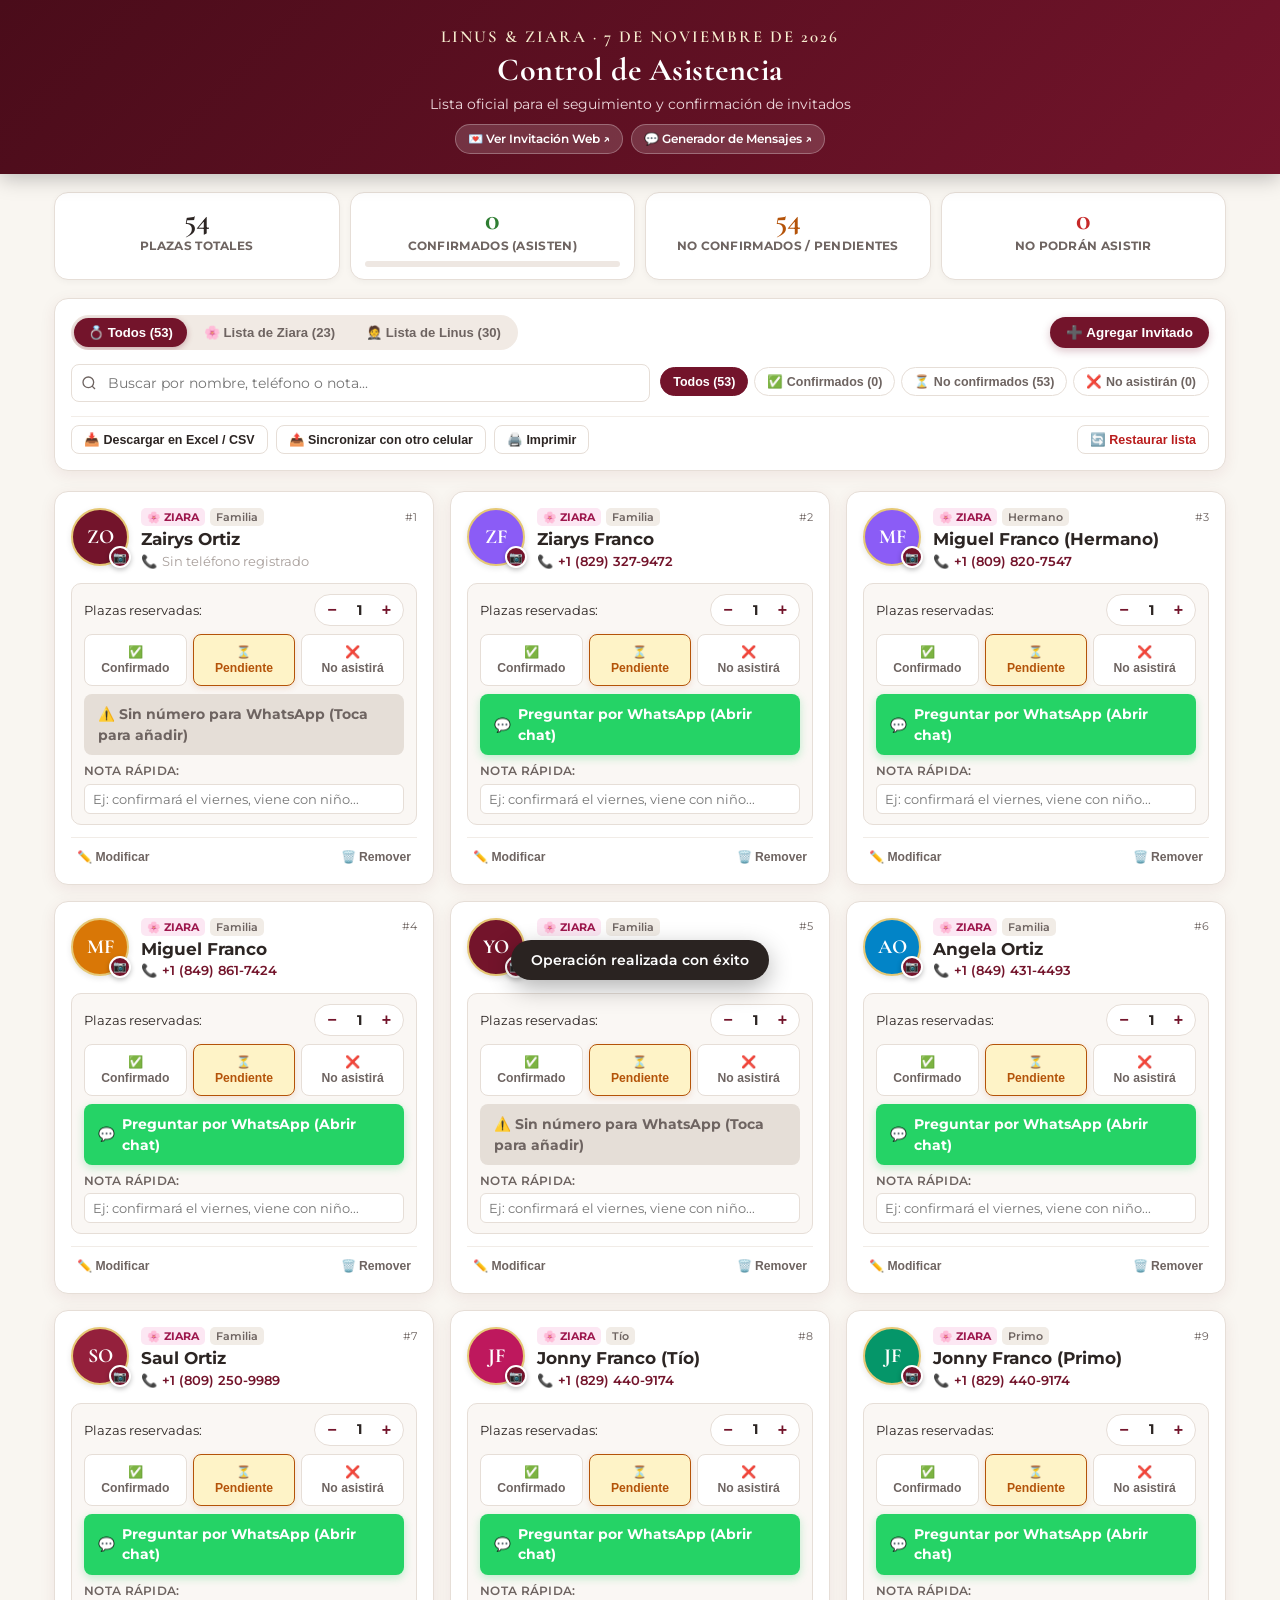
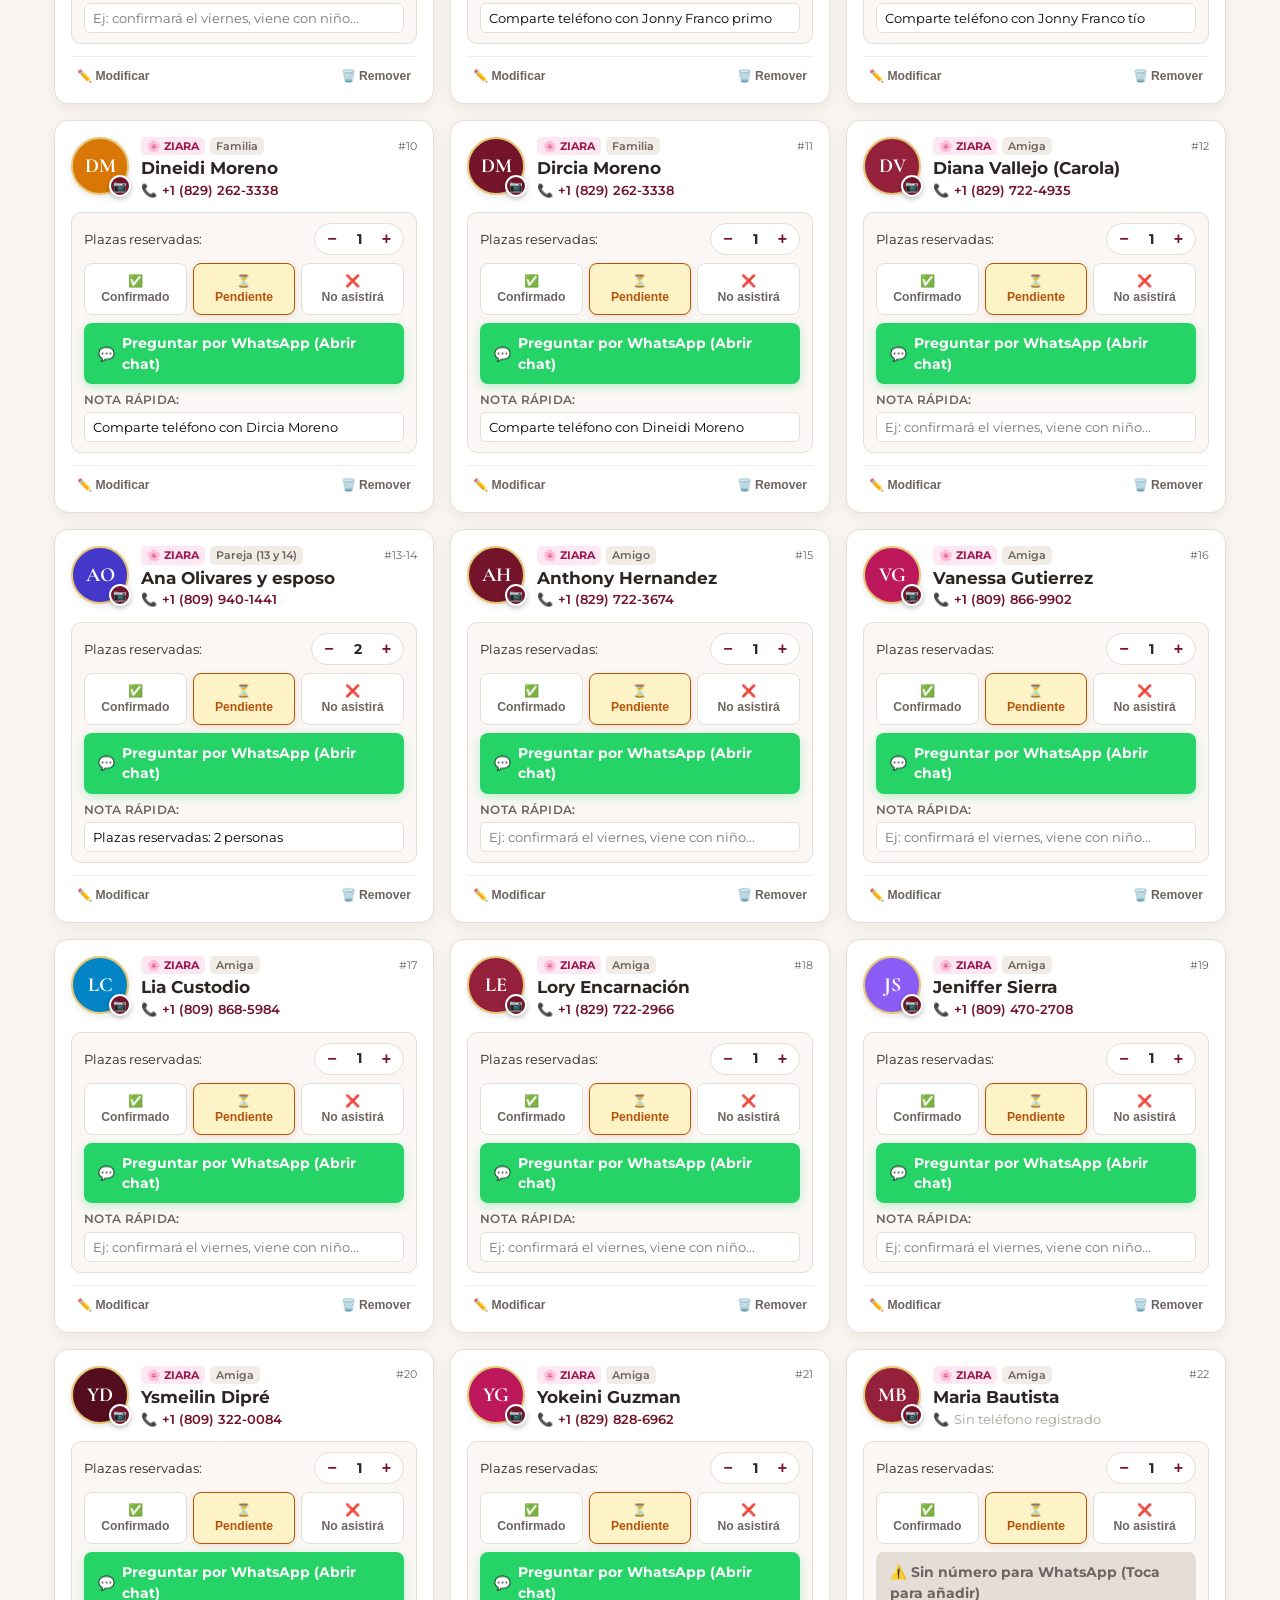
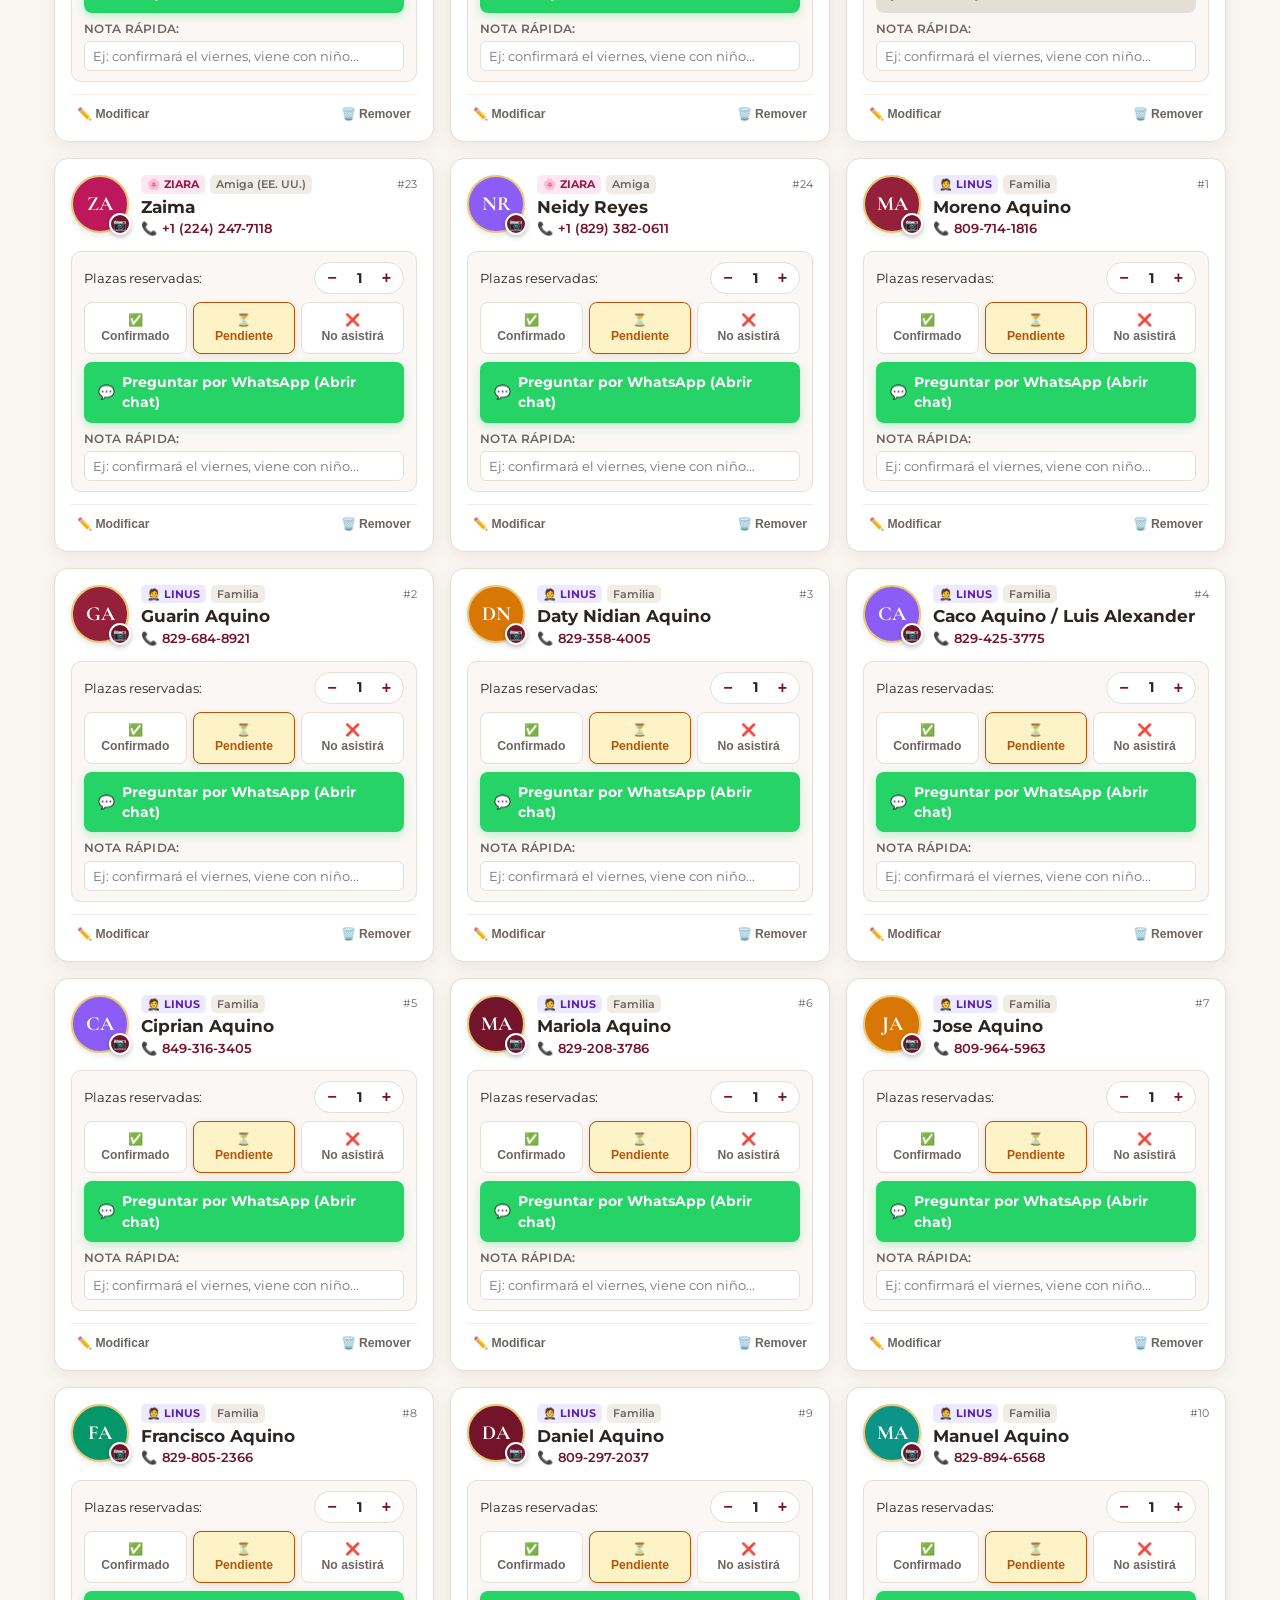
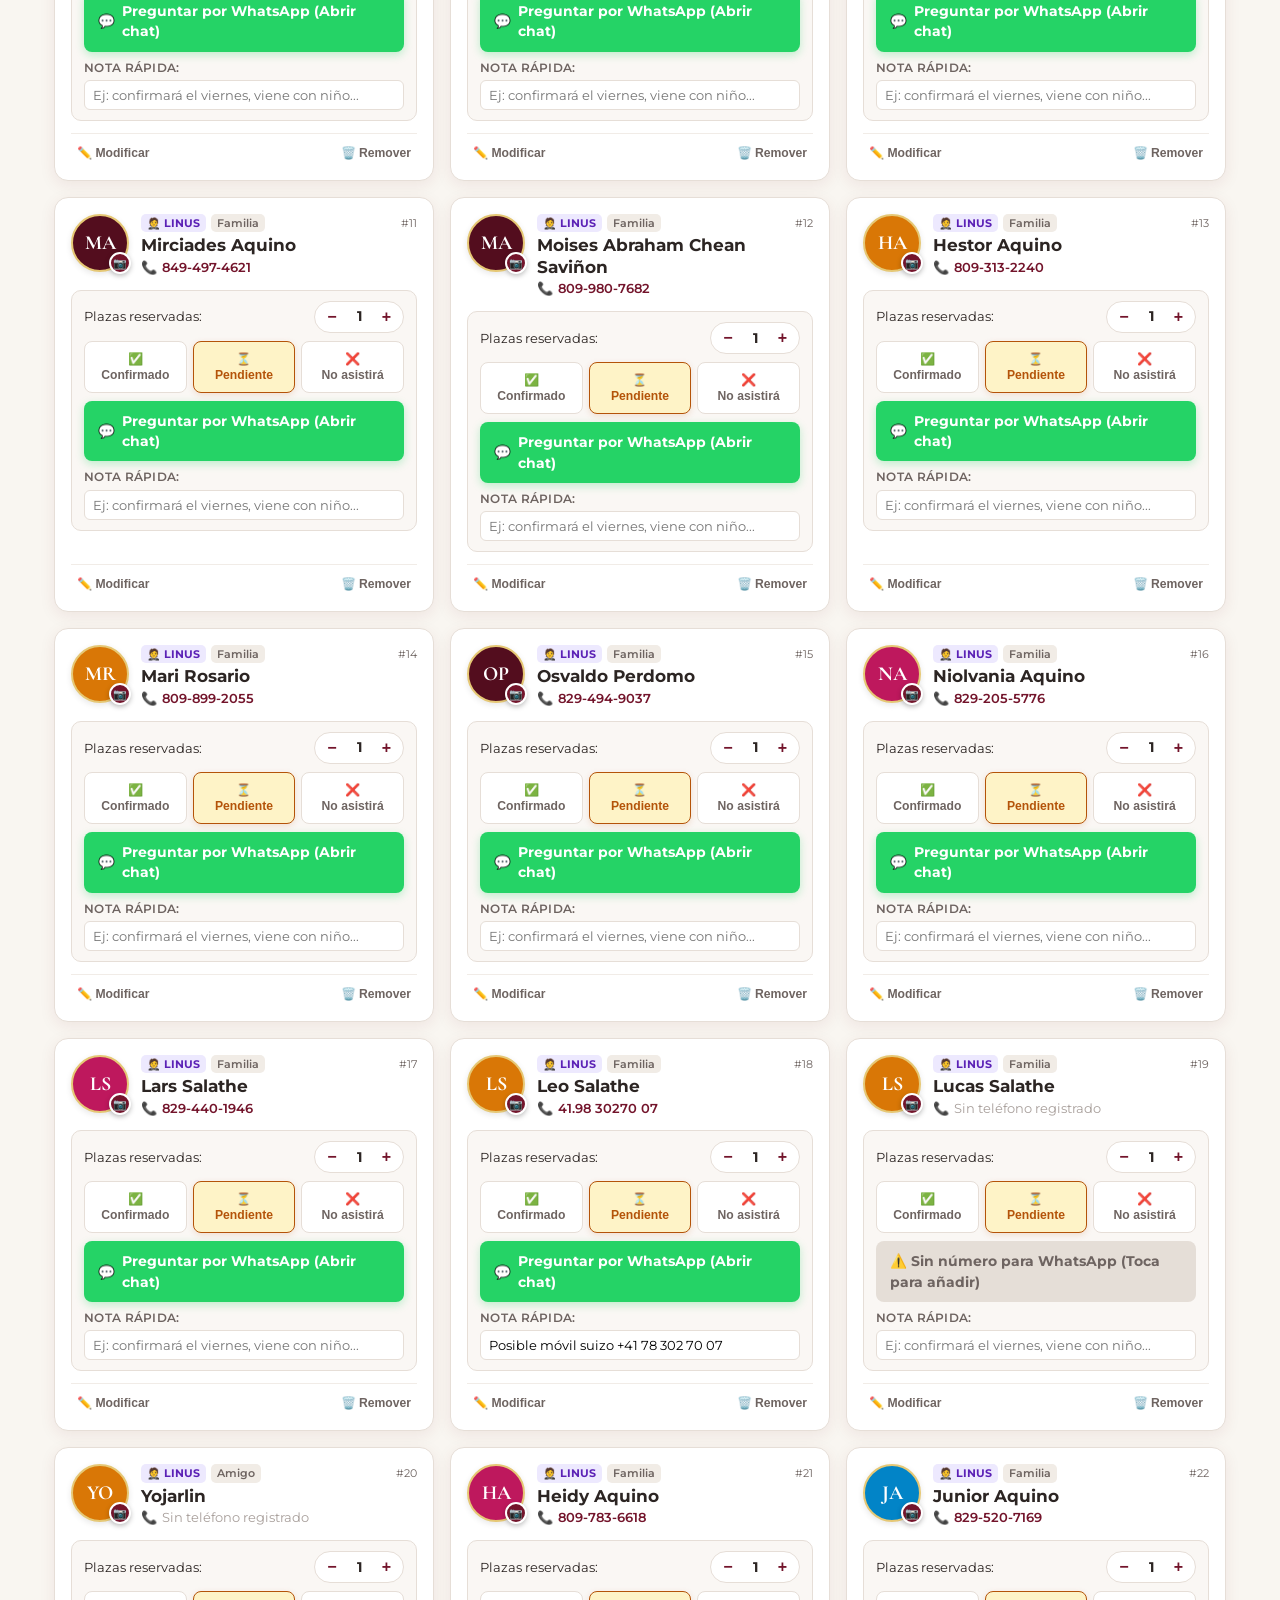
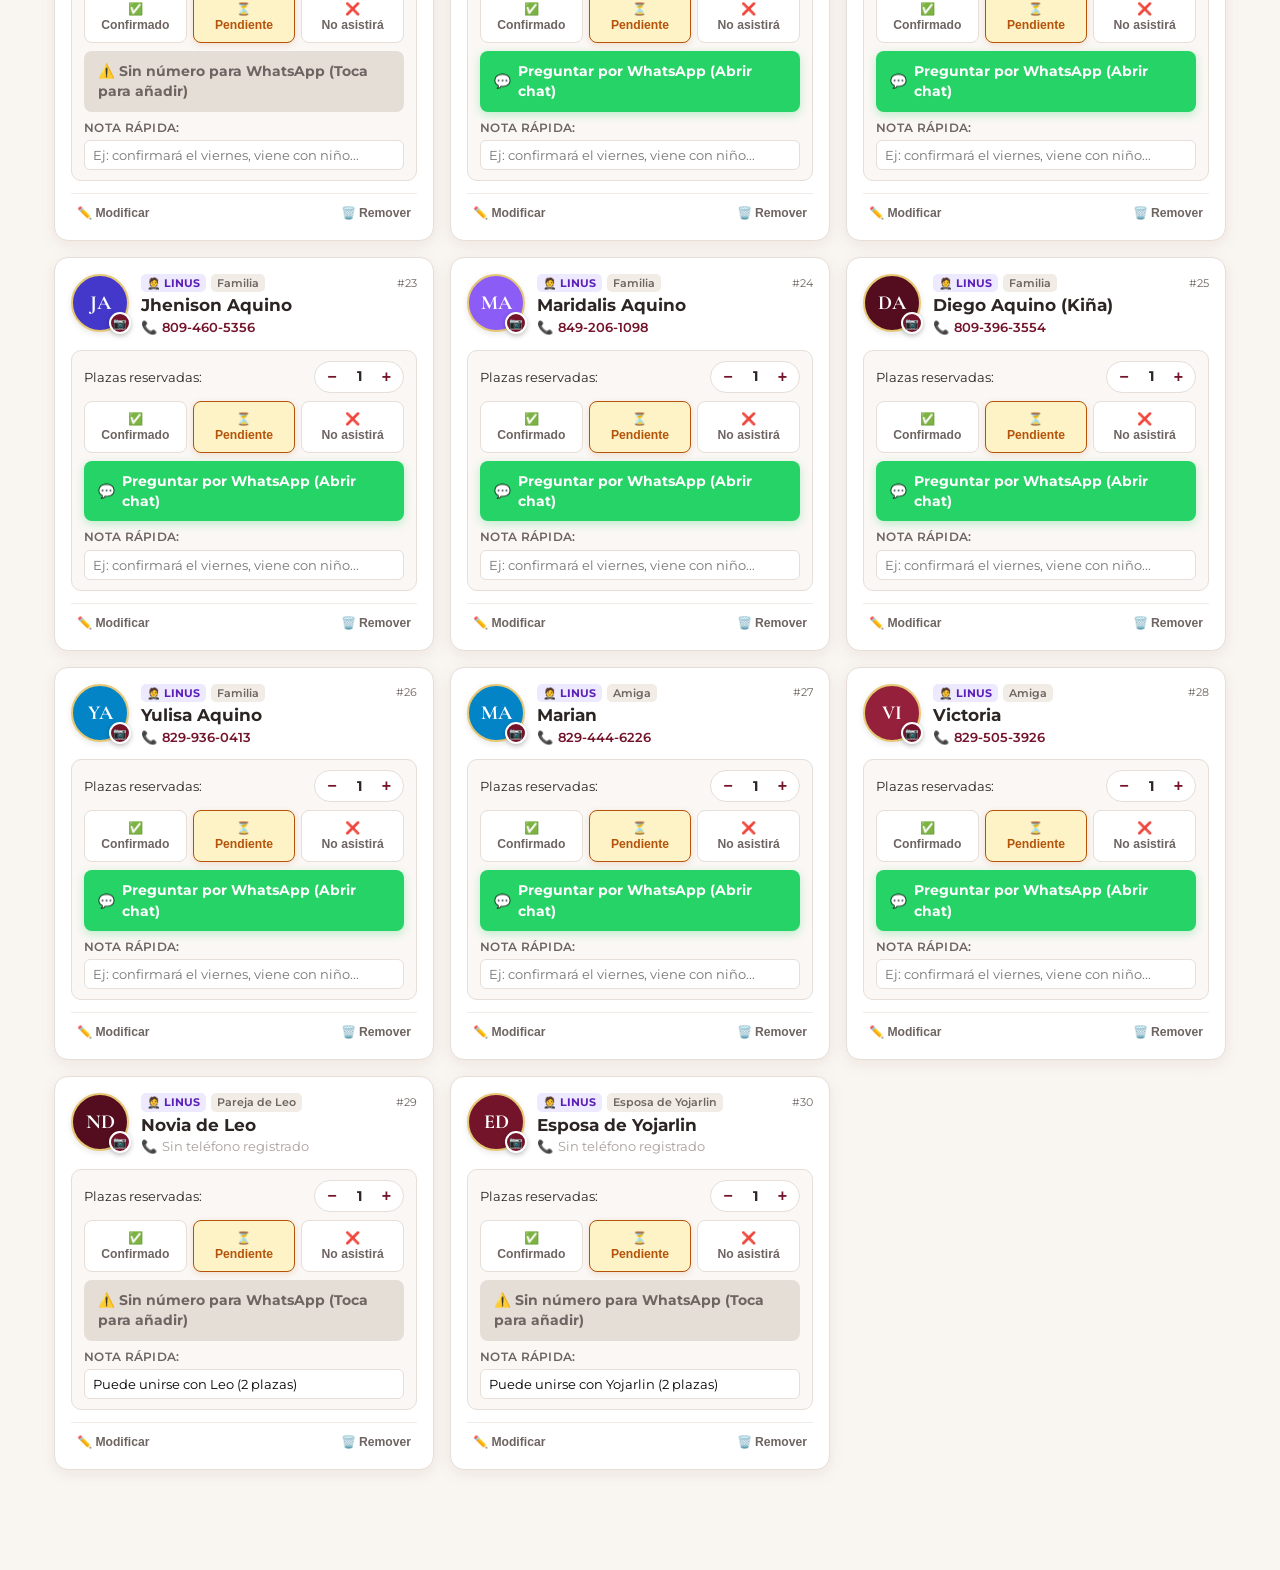
==== confirmaciones.html @ 28e30df6 "Añade panel de confirmaciones y gestor de invitados para móvil y PC" ====
<!DOCTYPE html>
<html lang="es">
<head>
  <meta charset="UTF-8">
  <meta name="viewport" content="width=device-width, initial-scale=1.0, maximum-scale=1.0, user-scalable=no">
  <title>Control de Asistencia · Linus & Ziara</title>
  <link rel="preconnect" href="https://fonts.googleapis.com">
  <link rel="preconnect" href="https://fonts.gstatic.com" crossorigin>
  <link href="https://fonts.googleapis.com/css2?family=Cormorant+Garamond:ital,wght@0,500;0,600;0,700;1,400&family=Montserrat:wght@400;500;600;700&display=swap" rel="stylesheet">
  <style>
    :root {
      --wine: #73142b;
      --wine-dark: #4a0c1a;
      --wine-light: #94203c;
      --gold: #c59b27;
      --gold-light: #f7edcf;
      --gold-border: #e6c875;
      --bg: #f9f6f1;
      --card-bg: #ffffff;
      --text: #2c2523;
      --text-muted: #6e6461;
      --border: #e6ded7;
      --green: #2e7d32;
      --green-light: #e8f5e9;
      --green-border: #a5d6a7;
      --yellow: #b45309;
      --yellow-light: #fef3c7;
      --yellow-border: #fde68a;
      --red: #c62828;
      --red-light: #ffebee;
      --red-border: #ef9a9a;
      --wa-green: #25D366;
      --wa-green-dark: #128C7E;
      --shadow-sm: 0 2px 6px rgba(0,0,0,0.04);
      --shadow: 0 4px 16px rgba(115, 20, 43, 0.08);
      --shadow-hover: 0 8px 24px rgba(115, 20, 43, 0.14);
      --radius: 14px;
    }
    * { box-sizing: border-box; margin: 0; padding: 0; -webkit-tap-highlight-color: transparent; }
    body {
      font-family: 'Montserrat', -apple-system, BlinkMacSystemFont, "Segoe UI", Roboto, sans-serif;
      background: var(--bg);
      color: var(--text);
      line-height: 1.5;
      padding-bottom: 100px;
    }

    /* Header */
    header {
      background: linear-gradient(135deg, var(--wine-dark) 0%, var(--wine) 100%);
      color: #fff;
      padding: 24px 16px 20px;
      text-align: center;
      position: sticky;
      top: 0;
      z-index: 100;
      box-shadow: 0 4px 20px rgba(0,0,0,0.25);
    }
    .header-content {
      max-width: 1200px;
      margin: 0 auto;
    }
    .wedding-tag {
      font-family: 'Cormorant Garamond', Georgia, serif;
      font-size: 1.05rem;
      color: var(--gold-light);
      letter-spacing: 2px;
      text-transform: uppercase;
      font-weight: 600;
      margin-bottom: 2px;
    }
    h1 {
      font-family: 'Cormorant Garamond', Georgia, serif;
      font-size: 2rem;
      font-weight: 700;
      letter-spacing: 0.5px;
      margin-bottom: 4px;
      line-height: 1.2;
    }
    .subtitle {
      font-size: 0.85rem;
      color: #fbebee;
      opacity: 0.92;
    }
    .nav-shortcuts {
      margin-top: 10px;
      display: flex;
      justify-content: center;
      gap: 8px;
      flex-wrap: wrap;
    }
    .nav-link-btn {
      background: rgba(255,255,255,0.15);
      border: 1px solid rgba(255,255,255,0.28);
      color: #fff;
      text-decoration: none;
      padding: 5px 12px;
      border-radius: 20px;
      font-size: 0.76rem;
      font-weight: 600;
      transition: all 0.2s;
      display: inline-flex;
      align-items: center;
      gap: 5px;
    }
    .nav-link-btn:hover, .nav-link-btn:active {
      background: #fff;
      color: var(--wine);
    }

    .container {
      max-width: 1200px;
      margin: 18px auto 0;
      padding: 0 14px;
    }

    /* Stats Grid */
    .stats-grid {
      display: grid;
      grid-template-columns: repeat(auto-fit, minmax(140px, 1fr));
      gap: 10px;
      margin-bottom: 18px;
    }
    .stat-card {
      background: var(--card-bg);
      border-radius: var(--radius);
      padding: 12px 14px;
      border: 1px solid var(--border);
      box-shadow: var(--shadow-sm);
      text-align: center;
    }
    .stat-val {
      font-family: 'Cormorant Garamond', Georgia, serif;
      font-size: 1.9rem;
      font-weight: 700;
      line-height: 1;
      margin-bottom: 2px;
    }
    .stat-lbl {
      font-size: 0.72rem;
      text-transform: uppercase;
      font-weight: 700;
      color: var(--text-muted);
      letter-spacing: 0.3px;
    }
    .progress-bar-wrap {
      background: #eee7e2;
      border-radius: 99px;
      height: 6px;
      overflow: hidden;
      margin-top: 6px;
    }
    .progress-bar-fill {
      height: 100%;
      background: var(--green);
      width: 0%;
      transition: width 0.4s ease;
    }

    /* Controls Panel */
    .controls-panel {
      background: var(--card-bg);
      border-radius: var(--radius);
      border: 1px solid var(--border);
      box-shadow: var(--shadow);
      padding: 16px;
      margin-bottom: 20px;
      display: flex;
      flex-direction: column;
      gap: 14px;
    }

    /* Horizontal scrollable tabs for mobile */
    .scrollable-tabs-wrap {
      display: flex;
      align-items: center;
      justify-content: space-between;
      gap: 10px;
      flex-wrap: wrap;
    }
    .group-tabs {
      display: flex;
      background: #f1eae4;
      border-radius: 30px;
      padding: 3px;
      gap: 3px;
      overflow-x: auto;
      white-space: nowrap;
      -webkit-overflow-scrolling: touch;
      max-width: 100%;
    }
    .group-tab-btn {
      border: none;
      background: transparent;
      padding: 7px 14px;
      border-radius: 20px;
      font-size: 0.82rem;
      font-weight: 600;
      cursor: pointer;
      color: var(--text-muted);
      transition: all 0.2s;
      flex-shrink: 0;
    }
    .group-tab-btn.active {
      background: var(--wine);
      color: #fff;
      box-shadow: 0 2px 6px rgba(115,20,43,0.3);
    }

    .btn-add-guest {
      background: var(--wine);
      color: #fff;
      border: none;
      padding: 8px 16px;
      border-radius: 20px;
      font-size: 0.84rem;
      font-weight: 700;
      cursor: pointer;
      display: inline-flex;
      align-items: center;
      gap: 6px;
      box-shadow: 0 3px 8px rgba(115,20,43,0.25);
      transition: all 0.2s;
      flex-shrink: 0;
    }
    .btn-add-guest:hover, .btn-add-guest:active {
      background: var(--wine-dark);
      transform: translateY(-1px);
    }

    .filter-search-row {
      display: flex;
      justify-content: space-between;
      align-items: center;
      flex-wrap: wrap;
      gap: 10px;
    }
    .search-input-wrap {
      flex: 1;
      min-width: 220px;
      position: relative;
    }
    .search-input-wrap input {
      width: 100%;
      padding: 9px 12px 9px 36px;
      border: 1.5px solid var(--border);
      border-radius: 8px;
      font-size: 0.88rem;
      font-family: inherit;
      outline: none;
      transition: border-color 0.2s;
    }
    .search-input-wrap input:focus { border-color: var(--wine); }
    .search-input-wrap svg {
      position: absolute;
      left: 10px;
      top: 50%;
      transform: translateY(-50%);
      width: 16px;
      height: 16px;
      stroke: var(--text-muted);
    }

    .status-pills {
      display: flex;
      gap: 6px;
      overflow-x: auto;
      white-space: nowrap;
      -webkit-overflow-scrolling: touch;
      padding-bottom: 2px;
      max-width: 100%;
    }
    .status-pill {
      border: 1px solid var(--border);
      background: #fff;
      padding: 6px 12px;
      border-radius: 18px;
      font-size: 0.78rem;
      font-weight: 600;
      color: var(--text-muted);
      cursor: pointer;
      transition: all 0.15s;
      flex-shrink: 0;
    }
    .status-pill:hover, .status-pill:active { border-color: var(--wine); color: var(--wine); }
    .status-pill.active {
      background: var(--wine);
      color: #fff;
      border-color: var(--wine);
    }

    .tools-row {
      display: flex;
      flex-wrap: wrap;
      gap: 8px;
      padding-top: 8px;
      border-top: 1px solid #f2ede8;
    }
    .btn-tool {
      background: #fff;
      border: 1px solid var(--border);
      color: var(--text);
      font-size: 0.78rem;
      font-weight: 600;
      padding: 6px 12px;
      border-radius: 8px;
      cursor: pointer;
      display: inline-flex;
      align-items: center;
      gap: 5px;
      transition: all 0.2s;
    }
    .btn-tool:hover, .btn-tool:active {
      background: #fbf7f4;
      border-color: var(--wine);
      color: var(--wine);
    }

    /* Guest Cards Grid */
    .guests-grid {
      display: grid;
      grid-template-columns: repeat(auto-fill, minmax(340px, 1fr));
      gap: 16px;
    }
    .guest-card {
      background: var(--card-bg);
      border-radius: var(--radius);
      border: 1.5px solid var(--border);
      box-shadow: var(--shadow);
      padding: 16px;
      display: flex;
      flex-direction: column;
      gap: 12px;
      position: relative;
      transition: transform 0.2s, box-shadow 0.2s, border-color 0.2s;
    }
    .guest-card:hover {
      box-shadow: var(--shadow-hover);
      border-color: #d1c1b8;
    }
    .guest-card.confirmed {
      border-color: var(--green-border);
      background: #fbfdfb;
    }
    .guest-card.declined {
      border-color: var(--red-border);
      background: #fffcfc;
    }

    /* Card Header with Photo Avatar */
    .card-person-header {
      display: flex;
      gap: 12px;
      align-items: flex-start;
    }
    .avatar-wrap {
      position: relative;
      flex-shrink: 0;
      cursor: pointer;
    }
    .avatar-img {
      width: 58px;
      height: 58px;
      border-radius: 50%;
      object-fit: cover;
      border: 2px solid var(--gold-border);
      box-shadow: 0 2px 6px rgba(0,0,0,0.1);
      display: block;
      background: #f4ede6;
    }
    .avatar-initials {
      width: 58px;
      height: 58px;
      border-radius: 50%;
      display: flex;
      align-items: center;
      justify-content: center;
      font-size: 1.25rem;
      font-weight: 700;
      font-family: 'Cormorant Garamond', Georgia, serif;
      color: #fff;
      border: 2px solid var(--gold-border);
      box-shadow: 0 2px 6px rgba(0,0,0,0.1);
      text-transform: uppercase;
      user-select: none;
    }
    .avatar-camera-badge {
      position: absolute;
      bottom: -2px;
      right: -2px;
      background: var(--wine);
      color: #fff;
      width: 22px;
      height: 22px;
      border-radius: 50%;
      display: flex;
      align-items: center;
      justify-content: center;
      font-size: 0.68rem;
      border: 2px solid #fff;
      box-shadow: 0 2px 5px rgba(0,0,0,0.25);
    }

    .person-info {
      flex: 1;
      min-width: 0;
    }
    .person-top-meta {
      display: flex;
      align-items: center;
      gap: 5px;
      margin-bottom: 2px;
      flex-wrap: wrap;
    }
    .badge-group {
      font-size: 0.68rem;
      font-weight: 700;
      padding: 1px 6px;
      border-radius: 5px;
      text-transform: uppercase;
    }
    .badge-group.ziara { background: #fce7f3; color: #9d174d; }
    .badge-group.linus { background: #ede9fe; color: #5b21b6; }
    .badge-relation {
      background: #f1ece6;
      color: var(--text-muted);
      font-size: 0.68rem;
      font-weight: 600;
      padding: 1px 6px;
      border-radius: 5px;
    }
    .person-name {
      font-size: 1.08rem;
      font-weight: 700;
      color: var(--text);
      line-height: 1.25;
      margin-bottom: 2px;
      word-break: break-word;
    }
    .person-phone {
      font-size: 0.82rem;
      color: var(--text-muted);
      display: flex;
      align-items: center;
      gap: 5px;
    }
    .person-phone a {
      color: var(--wine);
      text-decoration: none;
      font-weight: 600;
    }

    /* Capacity & RSVP Status Box */
    .status-box {
      background: #faf7f4;
      border: 1px solid var(--border);
      border-radius: 10px;
      padding: 10px 12px;
      display: flex;
      flex-direction: column;
      gap: 8px;
    }
    .plazas-row {
      display: flex;
      align-items: center;
      justify-content: space-between;
      font-size: 0.84rem;
    }
    .plazas-stepper {
      display: inline-flex;
      align-items: center;
      border: 1px solid var(--border);
      border-radius: 20px;
      background: #fff;
      overflow: hidden;
    }
    .plazas-stepper button {
      border: none;
      background: transparent;
      padding: 6px 12px;
      font-size: 1rem;
      font-weight: bold;
      cursor: pointer;
      color: var(--wine);
      touch-action: manipulation;
    }
    .plazas-stepper button:active { background: #f5ebe6; }
    .plazas-stepper span {
      padding: 0 8px;
      font-weight: 700;
      font-size: 0.86rem;
    }

    /* Attendance Buttons */
    .rsvp-choice-buttons {
      display: grid;
      grid-template-columns: 1fr 1fr 1fr;
      gap: 6px;
    }
    .btn-rsvp {
      border: 1.5px solid var(--border);
      background: #fff;
      padding: 10px 4px;
      border-radius: 8px;
      font-size: 0.76rem;
      font-weight: 700;
      cursor: pointer;
      display: flex;
      flex-direction: column;
      align-items: center;
      justify-content: center;
      gap: 2px;
      color: var(--text-muted);
      transition: all 0.2s;
      touch-action: manipulation;
    }
    .btn-rsvp.confirmed.active {
      background: var(--green-light);
      border-color: var(--green);
      color: var(--green);
      box-shadow: 0 2px 6px rgba(46,125,50,0.15);
    }
    .btn-rsvp.pending.active {
      background: var(--yellow-light);
      border-color: var(--yellow);
      color: var(--yellow);
      box-shadow: 0 2px 6px rgba(180,83,9,0.15);
    }
    .btn-rsvp.declined.active {
      background: var(--red-light);
      border-color: var(--red);
      color: var(--red);
      box-shadow: 0 2px 6px rgba(198,40,40,0.15);
    }

    /* WhatsApp direct button (WITHOUT text, opens chat directly) */
    .btn-wa-ask {
      background: var(--wa-green);
      color: #fff;
      border: none;
      padding: 10px 14px;
      border-radius: 8px;
      font-weight: 700;
      font-size: 0.85rem;
      cursor: pointer;
      display: flex;
      align-items: center;
      justify-content: center;
      gap: 7px;
      text-decoration: none;
      box-shadow: 0 3px 8px rgba(37, 211, 102, 0.28);
      transition: all 0.2s;
      touch-action: manipulation;
    }
    .btn-wa-ask:hover, .btn-wa-ask:active {
      background: var(--wa-green-dark);
      transform: translateY(-1px);
    }
    .btn-wa-ask.confirmed-subtle {
      background: #f0faf2;
      color: var(--green);
      border: 1px solid var(--green-border);
      box-shadow: none;
    }
    .btn-wa-ask.no-phone {
      background: #e5ded7;
      color: var(--text-muted);
      box-shadow: none;
      cursor: not-allowed;
    }

    /* Notes Input */
    .notes-box {
      display: flex;
      flex-direction: column;
      gap: 3px;
    }
    .notes-box label {
      font-size: 0.72rem;
      font-weight: 600;
      color: var(--text-muted);
      text-transform: uppercase;
      letter-spacing: 0.3px;
    }
    .notes-input {
      width: 100%;
      border: 1px solid var(--border);
      border-radius: 6px;
      padding: 6px 8px;
      font-size: 0.82rem;
      font-family: inherit;
      background: #fff;
      outline: none;
      transition: border-color 0.2s;
    }
    .notes-input:focus { border-color: var(--wine); }

    /* Card Actions Footer */
    .card-footer-actions {
      display: flex;
      align-items: center;
      justify-content: space-between;
      border-top: 1px solid #f1ece7;
      padding-top: 8px;
      margin-top: auto;
    }
    .btn-card-action {
      background: transparent;
      border: none;
      font-size: 0.76rem;
      font-weight: 600;
      color: var(--text-muted);
      cursor: pointer;
      display: inline-flex;
      align-items: center;
      gap: 3px;
      padding: 4px 6px;
      border-radius: 4px;
      transition: all 0.15s;
    }
    .btn-card-action:hover, .btn-card-action:active {
      background: #f1ece7;
      color: var(--wine);
    }
    .btn-card-action.danger:hover, .btn-card-action.danger:active {
      color: var(--red);
      background: var(--red-light);
    }

    /* Modals */
    .modal-overlay {
      position: fixed;
      top: 0; left: 0; right: 0; bottom: 0;
      background: rgba(0,0,0,0.65);
      backdrop-filter: blur(4px);
      display: none;
      align-items: center;
      justify-content: center;
      z-index: 1000;
      padding: 14px;
    }
    .modal-overlay.open { display: flex; }
    .modal-card {
      background: #fff;
      border-radius: 16px;
      width: 100%;
      max-width: 500px;
      max-height: 90vh;
      overflow-y: auto;
      box-shadow: 0 20px 50px rgba(0,0,0,0.3);
      padding: 22px;
      position: relative;
    }
    .modal-header {
      display: flex;
      align-items: center;
      justify-content: space-between;
      margin-bottom: 16px;
      padding-bottom: 10px;
      border-bottom: 1px solid var(--border);
    }
    .modal-title {
      font-family: 'Cormorant Garamond', Georgia, serif;
      font-size: 1.5rem;
      font-weight: 700;
      color: var(--wine);
    }
    .modal-close {
      border: none;
      background: transparent;
      font-size: 1.8rem;
      color: var(--text-muted);
      cursor: pointer;
      padding: 0 4px;
    }
    .form-group {
      display: flex;
      flex-direction: column;
      gap: 5px;
      margin-bottom: 14px;
    }
    .form-group label {
      font-size: 0.82rem;
      font-weight: 600;
      color: var(--text);
    }
    .form-control {
      border: 1.5px solid var(--border);
      border-radius: 8px;
      padding: 8px 10px;
      font-size: 0.88rem;
      font-family: inherit;
      outline: none;
      transition: border-color 0.2s;
    }
    .form-control:focus { border-color: var(--wine); }
    .form-row-2 {
      display: grid;
      grid-template-columns: 1fr 1fr;
      gap: 10px;
    }
    .modal-actions {
      display: flex;
      justify-content: flex-end;
      gap: 8px;
      margin-top: 18px;
      padding-top: 12px;
      border-top: 1px solid var(--border);
    }
    .btn-save {
      background: var(--wine);
      color: #fff;
      border: none;
      padding: 9px 18px;
      border-radius: 8px;
      font-weight: 700;
      font-size: 0.88rem;
      cursor: pointer;
    }
    .btn-save:hover, .btn-save:active { background: var(--wine-dark); }
    .btn-cancel {
      background: #f1ece6;
      border: 1px solid var(--border);
      padding: 9px 14px;
      border-radius: 8px;
      font-weight: 600;
      font-size: 0.88rem;
      cursor: pointer;
    }

    /* Photo Upload Area */
    .photo-preview-wrap {
      display: flex;
      align-items: center;
      gap: 14px;
      margin-top: 4px;
    }
    .preview-circle {
      width: 64px;
      height: 64px;
      border-radius: 50%;
      object-fit: cover;
      border: 2px solid var(--gold-border);
      background: #f1ece7;
      display: flex;
      align-items: center;
      justify-content: center;
      font-size: 1.35rem;
      color: var(--text-muted);
      overflow: hidden;
      flex-shrink: 0;
    }
    .preview-circle img {
      width: 100%;
      height: 100%;
      object-fit: cover;
    }
    .photo-actions {
      display: flex;
      flex-direction: column;
      gap: 5px;
    }

    /* Toast */
    .toast {
      position: fixed;
      bottom: 20px;
      left: 50%;
      transform: translateX(-50%) translateY(100px);
      background: #2a2321;
      color: #fff;
      padding: 10px 20px;
      border-radius: 30px;
      font-size: 0.85rem;
      font-weight: 600;
      box-shadow: 0 8px 24px rgba(0,0,0,0.3);
      transition: transform 0.25s cubic-bezier(0.175, 0.885, 0.32, 1.275);
      z-index: 2000;
      display: flex;
      align-items: center;
      gap: 6px;
      white-space: nowrap;
    }
    .toast.show { transform: translateX(-50%) translateY(0); }

    /* Hidden file input */
    #hiddenFileInput { display: none; }

    /* Mobile specific tweaks */
    @media (max-width: 600px) {
      header { padding: 18px 12px 14px; }
      h1 { font-size: 1.6rem; }
      .container { padding: 0 10px; margin-top: 12px; }
      .stats-grid { grid-template-columns: 1fr 1fr; gap: 8px; }
      .stat-card { padding: 10px; }
      .stat-val { font-size: 1.6rem; }
      .controls-panel { padding: 12px; gap: 10px; }
      .scrollable-tabs-wrap { flex-direction: column; align-items: stretch; }
      .btn-add-guest { width: 100%; justify-content: center; }
      .filter-search-row { flex-direction: column; align-items: stretch; }
      .guests-grid { grid-template-columns: 1fr; gap: 12px; }
      .form-row-2 { grid-template-columns: 1fr; }
    }
  </style>
</head>
<body>

<header>
  <div class="header-content">
    <div class="wedding-tag">Linus & Ziara · 7 de Noviembre de 2026</div>
    <h1>Control de Asistencia</h1>
    <p class="subtitle">Lista oficial para el seguimiento y confirmación de invitados</p>
    <div class="nav-shortcuts">
      <a href="index.html" class="nav-link-btn" target="_blank">💌 Ver Invitación Web ↗</a>
      <a href="invitados.html" class="nav-link-btn">💬 Generador de Mensajes ↗</a>
    </div>
  </div>
</header>

<div class="container">
  <!-- Stats -->
  <div class="stats-grid">
    <div class="stat-card">
      <div class="stat-val" id="statTotalPlazas">54</div>
      <div class="stat-lbl">Plazas Totales</div>
    </div>
    <div class="stat-card">
      <div class="stat-val" id="statConfirmed" style="color: var(--green);">0</div>
      <div class="stat-lbl">Confirmados (Asisten)</div>
      <div class="progress-bar-wrap">
        <div class="progress-bar-fill" id="statProgressBar"></div>
      </div>
    </div>
    <div class="stat-card">
      <div class="stat-val" id="statPending" style="color: var(--yellow);">54</div>
      <div class="stat-lbl">No Confirmados / Pendientes</div>
    </div>
    <div class="stat-card">
      <div class="stat-val" id="statDeclined" style="color: var(--red);">0</div>
      <div class="stat-lbl">No Podrán Asistir</div>
    </div>
  </div>

  <!-- Controls Panel -->
  <div class="controls-panel">
    <div class="scrollable-tabs-wrap">
      <div class="group-tabs">
        <button class="group-tab-btn active" data-group="all" onclick="setGroup('all')">
          💍 Todos (<span id="countGroupAll">53</span>)
        </button>
        <button class="group-tab-btn" data-group="ziara" onclick="setGroup('ziara')">
          🌸 Lista de Ziara (<span id="countGroupZiara">23</span>)
        </button>
        <button class="group-tab-btn" data-group="linus" onclick="setGroup('linus')">
          🤵 Lista de Linus (<span id="countGroupLinus">30</span>)
        </button>
      </div>

      <button class="btn-add-guest" onclick="openAddGuestModal()">
        <span>➕ Agregar Invitado</span>
      </button>
    </div>

    <div class="filter-search-row">
      <div class="search-input-wrap">
        <svg viewBox="0 0 24 24" fill="none" stroke="currentColor" stroke-width="2"><circle cx="11" cy="11" r="8"/><path d="M21 21l-4.35-4.35"/></svg>
        <input type="text" id="searchInput" placeholder="Buscar por nombre, teléfono o nota..." oninput="handleSearch()">
      </div>

      <div class="status-pills">
        <button class="status-pill active" data-status="all" onclick="setStatusFilter('all')">
          Todos (<span id="countStatusAll">53</span>)
        </button>
        <button class="status-pill" data-status="confirmed" onclick="setStatusFilter('confirmed')">
          ✅ Confirmados (<span id="countStatusConfirmed">0</span>)
        </button>
        <button class="status-pill" data-status="pending" onclick="setStatusFilter('pending')">
          ⏳ No confirmados (<span id="countStatusPending">53</span>)
        </button>
        <button class="status-pill" data-status="declined" onclick="setStatusFilter('declined')">
          ❌ No asistirán (<span id="countStatusDeclined">0</span>)
        </button>
      </div>
    </div>

    <div class="tools-row">
      <button class="btn-tool" onclick="exportCSV()">📥 Descargar en Excel / CSV</button>
      <button class="btn-tool" onclick="shareOrSyncModal()">📤 Sincronizar con otro celular</button>
      <button class="btn-tool" onclick="window.print()">🖨️ Imprimir</button>
      <button class="btn-tool" onclick="resetToInitialData()" style="color:#b91c1c; margin-left:auto;">🔄 Restaurar lista</button>
    </div>
  </div>

  <!-- Cards Grid -->
  <div class="guests-grid" id="guestsContainer">
    <!-- Injected via JavaScript -->
  </div>
</div>

<!-- Modal: Add or Edit Guest -->
<div class="modal-overlay" id="guestModal" onclick="closeModalOnOverlay(event, 'guestModal')">
  <div class="modal-card">
    <div class="modal-header">
      <h3 class="modal-title" id="modalTitle">Agregar Invitado</h3>
      <button class="modal-close" onclick="closeModal('guestModal')">&times;</button>
    </div>

    <form id="guestForm" onsubmit="handleSaveGuest(event)">
      <input type="hidden" id="editGuestId">

      <div class="form-group">
        <label for="inputName">Nombre completo / Pareja *</label>
        <input type="text" id="inputName" class="form-control" required placeholder="Ej: Diana Vallejo">
      </div>

      <div class="form-row-2">
        <div class="form-group">
          <label for="inputPhone">Teléfono / WhatsApp</label>
          <input type="tel" id="inputPhone" class="form-control" placeholder="Ej: 829-327-9472">
        </div>
        <div class="form-group">
          <label for="inputPersonas">Plazas reservadas</label>
          <input type="number" id="inputPersonas" class="form-control" min="1" max="20" value="1" required>
        </div>
      </div>

      <div class="form-row-2">
        <div class="form-group">
          <label for="inputGroup">¿De qué lista es?</label>
          <select id="inputGroup" class="form-control">
            <option value="ziara">🌸 Lista de Ziara</option>
            <option value="linus">🤵 Lista de Linus</option>
          </select>
        </div>
        <div class="form-group">
          <label for="inputRelation">Relación / Categoría</label>
          <input type="text" id="inputRelation" class="form-control" placeholder="Ej: Familia, Amigo, etc.">
        </div>
      </div>

      <div class="form-group">
        <label for="inputStatus">Estado de Asistencia</label>
        <select id="inputStatus" class="form-control">
          <option value="pending">⏳ No confirmado / Pendiente</option>
          <option value="confirmed">✅ Confirmado (Asistirá)</option>
          <option value="declined">❌ No asistirá</option>
        </select>
      </div>

      <div class="form-group">
        <label>Foto de Perfil</label>
        <div class="photo-preview-wrap">
          <div class="preview-circle" id="formPhotoPreview">
            <span>📷</span>
          </div>
          <div class="photo-actions">
            <button type="button" class="btn-tool" onclick="triggerFileInput('modal')">📁 Subir / Tomar foto</button>
            <button type="button" class="btn-card-action danger" id="btnRemoveFormPhoto" style="display:none;" onclick="removeFormPhoto()">Quitar foto</button>
          </div>
        </div>
        <input type="hidden" id="inputPhotoData">
      </div>

      <div class="form-group">
        <label for="inputNotes">Notas privadas (Alergias, acompañantes, etc.)</label>
        <textarea id="inputNotes" class="form-control" rows="2" placeholder="Notas sobre la confirmación..."></textarea>
      </div>

      <div class="modal-actions">
        <button type="button" class="btn-cancel" onclick="closeModal('guestModal')">Cancelar</button>
        <button type="submit" class="btn-save" id="btnSubmitModal">Guardar Invitado</button>
      </div>
    </form>
  </div>
</div>

<!-- Modal: Sync / Share -->
<div class="modal-overlay" id="syncModal" onclick="closeModalOnOverlay(event, 'syncModal')">
  <div class="modal-card">
    <div class="modal-header">
      <h3 class="modal-title">Sincronizar Celulares</h3>
      <button class="modal-close" onclick="closeModal('syncModal')">&times;</button>
    </div>
    <p style="font-size:0.86rem; color:var(--text-muted); margin-bottom:12px;">
      Para que Linus y Ziara tengan exactamente la misma lista en sus celulares:
      <br>1. En el celular que tiene los cambios, pulsa <b>«Copiar código»</b> y envíaselo al otro por WhatsApp.
      <br>2. En el otro celular, pégalo abajo y pulsa <b>«Cargar Datos»</b>.
    </p>
    <div class="form-group">
      <label>Código de respaldo actual:</label>
      <textarea id="backupDataArea" class="form-control" rows="4" readonly style="font-family:monospace; font-size:0.72rem;"></textarea>
    </div>
    <div style="display:flex; gap:10px; margin-bottom:14px;">
      <button class="btn-save" onclick="copyBackupData()" style="flex:1;">📋 Copiar código para enviar</button>
    </div>

    <div class="form-group" style="border-top:1px solid var(--border); padding-top:12px;">
      <label>Pegar código recibido por WhatsApp:</label>
      <textarea id="importDataArea" class="form-control" rows="3" placeholder="Pega aquí el código copiado..."></textarea>
    </div>
    <div class="modal-actions">
      <button type="button" class="btn-save" onclick="handleImportData()">📥 Cargar Datos en este celular</button>
    </div>
  </div>
</div>

<!-- Hidden File Input for Image Uploads -->
<input type="file" id="hiddenFileInput" accept="image/*" onchange="handleFileSelected(event)">

<div class="toast" id="toast">Operación realizada con éxito</div>

<script>
const INITIAL_DATA = [{"id": 101, "list_num": "1", "name": "Zairys Ortiz", "greeting": "Zairys", "phone": "", "wa": "", "personas": 1, "group": "ziara", "relation": "Familia", "status": "pending", "notes": "", "photo": ""}, {"id": 102, "list_num": "2", "name": "Ziarys Franco", "greeting": "Ziarys", "phone": "+1 (829) 327-9472", "wa": "18293279472", "personas": 1, "group": "ziara", "relation": "Familia", "status": "pending", "notes": "", "photo": ""}, {"id": 103, "list_num": "3", "name": "Miguel Franco (Hermano)", "greeting": "Miguel", "phone": "+1 (809) 820-7547", "wa": "18098207547", "personas": 1, "group": "ziara", "relation": "Hermano", "status": "pending", "notes": "", "photo": ""}, {"id": 104, "list_num": "4", "name": "Miguel Franco", "greeting": "Miguel", "phone": "+1 (849) 861-7424", "wa": "18498617424", "personas": 1, "group": "ziara", "relation": "Familia", "status": "pending", "notes": "", "photo": ""}, {"id": 105, "list_num": "5", "name": "Yanela Ortiz", "greeting": "Yanela", "phone": "", "wa": "", "personas": 1, "group": "ziara", "relation": "Familia", "status": "pending", "notes": "", "photo": ""}, {"id": 106, "list_num": "6", "name": "Angela Ortiz", "greeting": "Angela", "phone": "+1 (849) 431-4493", "wa": "18494314493", "personas": 1, "group": "ziara", "relation": "Familia", "status": "pending", "notes": "", "photo": ""}, {"id": 107, "list_num": "7", "name": "Saul Ortiz", "greeting": "Saul", "phone": "+1 (809) 250-9989", "wa": "18092509989", "personas": 1, "group": "ziara", "relation": "Familia", "status": "pending", "notes": "", "photo": ""}, {"id": 108, "list_num": "8", "name": "Jonny Franco (Tío)", "greeting": "Jonny", "link_name": "Jonny Franco", "phone": "+1 (829) 440-9174", "wa": "18294409174", "personas": 1, "group": "ziara", "relation": "Tío", "status": "pending", "notes": "Comparte teléfono con Jonny Franco primo", "photo": ""}, {"id": 109, "list_num": "9", "name": "Jonny Franco (Primo)", "greeting": "Jonny", "link_name": "Jonny Franco", "phone": "+1 (829) 440-9174", "wa": "18294409174", "personas": 1, "group": "ziara", "relation": "Primo", "status": "pending", "notes": "Comparte teléfono con Jonny Franco tío", "photo": ""}, {"id": 110, "list_num": "10", "name": "Dineidi Moreno", "greeting": "Dineidi", "phone": "+1 (829) 262-3338", "wa": "18292623338", "personas": 1, "group": "ziara", "relation": "Familia", "status": "pending", "notes": "Comparte teléfono con Dircia Moreno", "photo": ""}, {"id": 111, "list_num": "11", "name": "Dircia Moreno", "greeting": "Dircia", "phone": "+1 (829) 262-3338", "wa": "18292623338", "personas": 1, "group": "ziara", "relation": "Familia", "status": "pending", "notes": "Comparte teléfono con Dineidi Moreno", "photo": ""}, {"id": 112, "list_num": "12", "name": "Diana Vallejo (Carola)", "greeting": "Diana", "link_name": "Diana Vallejo", "phone": "+1 (829) 722-4935", "wa": "18297224935", "personas": 1, "group": "ziara", "relation": "Amiga", "status": "pending", "notes": "", "photo": ""}, {"id": 113, "list_num": "13-14", "name": "Ana Olivares y esposo", "greeting": "Ana", "link_name": "Ana Olivares y esposo", "phone": "+1 (809) 940-1441", "wa": "18099401441", "personas": 2, "group": "ziara", "relation": "Pareja (13 y 14)", "status": "pending", "notes": "Plazas reservadas: 2 personas", "photo": ""}, {"id": 115, "list_num": "15", "name": "Anthony Hernandez", "greeting": "Anthony", "phone": "+1 (829) 722-3674", "wa": "18297223674", "personas": 1, "group": "ziara", "relation": "Amigo", "status": "pending", "notes": "", "photo": ""}, {"id": 116, "list_num": "16", "name": "Vanessa Gutierrez", "greeting": "Vanessa", "phone": "+1 (809) 866-9902", "wa": "18098669902", "personas": 1, "group": "ziara", "relation": "Amiga", "status": "pending", "notes": "", "photo": ""}, {"id": 117, "list_num": "17", "name": "Lia Custodio", "greeting": "Lia", "phone": "+1 (809) 868-5984", "wa": "18098685984", "personas": 1, "group": "ziara", "relation": "Amiga", "status": "pending", "notes": "", "photo": ""}, {"id": 118, "list_num": "18", "name": "Lory Encarnación", "greeting": "Lory", "phone": "+1 (829) 722-2966", "wa": "18297222966", "personas": 1, "group": "ziara", "relation": "Amiga", "status": "pending", "notes": "", "photo": ""}, {"id": 119, "list_num": "19", "name": "Jeniffer Sierra", "greeting": "Jeniffer", "phone": "+1 (809) 470-2708", "wa": "18094702708", "personas": 1, "group": "ziara", "relation": "Amiga", "status": "pending", "notes": "", "photo": ""}, {"id": 120, "list_num": "20", "name": "Ysmeilin Dipré", "greeting": "Ysmeilin", "phone": "+1 (809) 322-0084", "wa": "18093220084", "personas": 1, "group": "ziara", "relation": "Amiga", "status": "pending", "notes": "", "photo": ""}, {"id": 121, "list_num": "21", "name": "Yokeini Guzman", "greeting": "Yokeini", "phone": "+1 (829) 828-6962", "wa": "18298286962", "personas": 1, "group": "ziara", "relation": "Amiga", "status": "pending", "notes": "", "photo": ""}, {"id": 122, "list_num": "22", "name": "Maria Bautista", "greeting": "Maria", "phone": "", "wa": "", "personas": 1, "group": "ziara", "relation": "Amiga", "status": "pending", "notes": "", "photo": ""}, {"id": 123, "list_num": "23", "name": "Zaima", "greeting": "Zaima", "phone": "+1 (224) 247-7118", "wa": "12242477118", "personas": 1, "group": "ziara", "relation": "Amiga (EE. UU.)", "status": "pending", "notes": "", "photo": ""}, {"id": 124, "list_num": "24", "name": "Neidy Reyes", "greeting": "Neidy", "phone": "+1 (829) 382-0611", "wa": "18293820611", "personas": 1, "group": "ziara", "relation": "Amiga", "status": "pending", "notes": "", "photo": ""}, {"id": 1, "list_num": "1", "name": "Moreno Aquino", "greeting": "Moreno", "phone": "809-714-1816", "wa": "18097141816", "personas": 1, "group": "linus", "relation": "Familia", "status": "pending", "notes": "", "photo": ""}, {"id": 2, "list_num": "2", "name": "Guarin Aquino", "greeting": "Guarin", "phone": "829-684-8921", "wa": "18296848921", "personas": 1, "group": "linus", "relation": "Familia", "status": "pending", "notes": "", "photo": ""}, {"id": 3, "list_num": "3", "name": "Daty Nidian Aquino", "greeting": "Daty Nidian", "phone": "829-358-4005", "wa": "18293584005", "personas": 1, "group": "linus", "relation": "Familia", "status": "pending", "notes": "", "photo": ""}, {"id": 4, "list_num": "4", "name": "Caco Aquino / Luis Alexander", "greeting": "Caco", "link_name": "Luis Alexander Aquino", "phone": "829-425-3775", "wa": "18294253775", "personas": 1, "group": "linus", "relation": "Familia", "status": "pending", "notes": "", "photo": ""}, {"id": 5, "list_num": "5", "name": "Ciprian Aquino", "greeting": "Ciprian", "phone": "849-316-3405", "wa": "18493163405", "personas": 1, "group": "linus", "relation": "Familia", "status": "pending", "notes": "", "photo": ""}, {"id": 6, "list_num": "6", "name": "Mariola Aquino", "greeting": "Mariola", "phone": "829-208-3786", "wa": "18292083786", "personas": 1, "group": "linus", "relation": "Familia", "status": "pending", "notes": "", "photo": ""}, {"id": 7, "list_num": "7", "name": "Jose Aquino", "greeting": "Jose", "phone": "809-964-5963", "wa": "18099645963", "personas": 1, "group": "linus", "relation": "Familia", "status": "pending", "notes": "", "photo": ""}, {"id": 8, "list_num": "8", "name": "Francisco Aquino", "greeting": "Francisco", "phone": "829-805-2366", "wa": "18298052366", "personas": 1, "group": "linus", "relation": "Familia", "status": "pending", "notes": "", "photo": ""}, {"id": 9, "list_num": "9", "name": "Daniel Aquino", "greeting": "Daniel", "phone": "809-297-2037", "wa": "18092972037", "personas": 1, "group": "linus", "relation": "Familia", "status": "pending", "notes": "", "photo": ""}, {"id": 10, "list_num": "10", "name": "Manuel Aquino", "greeting": "Manuel", "phone": "829-894-6568", "wa": "18298946568", "personas": 1, "group": "linus", "relation": "Familia", "status": "pending", "notes": "", "photo": ""}, {"id": 11, "list_num": "11", "name": "Mirciades Aquino", "greeting": "Mirciades", "phone": "849-497-4621", "wa": "18494974621", "personas": 1, "group": "linus", "relation": "Familia", "status": "pending", "notes": "", "photo": ""}, {"id": 12, "list_num": "12", "name": "Moises Abraham Chean Saviñon", "greeting": "Moises", "phone": "809-980-7682", "wa": "18099807682", "personas": 1, "group": "linus", "relation": "Familia", "status": "pending", "notes": "", "photo": ""}, {"id": 13, "list_num": "13", "name": "Hestor Aquino", "greeting": "Hestor", "phone": "809-313-2240", "wa": "18093132240", "personas": 1, "group": "linus", "relation": "Familia", "status": "pending", "notes": "", "photo": ""}, {"id": 14, "list_num": "14", "name": "Mari Rosario", "greeting": "Mari", "phone": "809-899-2055", "wa": "18098992055", "personas": 1, "group": "linus", "relation": "Familia", "status": "pending", "notes": "", "photo": ""}, {"id": 15, "list_num": "15", "name": "Osvaldo Perdomo", "greeting": "Osvaldo", "phone": "829-494-9037", "wa": "18294949037", "personas": 1, "group": "linus", "relation": "Familia", "status": "pending", "notes": "", "photo": ""}, {"id": 16, "list_num": "16", "name": "Niolvania Aquino", "greeting": "Niolvania", "phone": "829-205-5776", "wa": "18292055776", "personas": 1, "group": "linus", "relation": "Familia", "status": "pending", "notes": "", "photo": ""}, {"id": 17, "list_num": "17", "name": "Lars Salathe", "greeting": "Lars", "phone": "829-440-1946", "wa": "18294401946", "personas": 1, "group": "linus", "relation": "Familia", "status": "pending", "notes": "", "photo": ""}, {"id": 18, "list_num": "18", "name": "Leo Salathe", "greeting": "Leo", "phone": "41.98 30270 07", "wa": "41983027007", "personas": 1, "group": "linus", "relation": "Familia", "status": "pending", "notes": "Posible móvil suizo +41 78 302 70 07", "photo": ""}, {"id": 19, "list_num": "19", "name": "Lucas Salathe", "greeting": "Lucas", "phone": "", "wa": "", "personas": 1, "group": "linus", "relation": "Familia", "status": "pending", "notes": "", "photo": ""}, {"id": 20, "list_num": "20", "name": "Yojarlin", "greeting": "Yojarlin", "phone": "", "wa": "", "personas": 1, "group": "linus", "relation": "Amigo", "status": "pending", "notes": "", "photo": ""}, {"id": 21, "list_num": "21", "name": "Heidy Aquino", "greeting": "Heidy", "phone": "809-783-6618", "wa": "18097836618", "personas": 1, "group": "linus", "relation": "Familia", "status": "pending", "notes": "", "photo": ""}, {"id": 22, "list_num": "22", "name": "Junior Aquino", "greeting": "Junior", "phone": "829-520-7169", "wa": "18295207169", "personas": 1, "group": "linus", "relation": "Familia", "status": "pending", "notes": "", "photo": ""}, {"id": 23, "list_num": "23", "name": "Jhenison Aquino", "greeting": "Jhenison", "phone": "809-460-5356", "wa": "18094605356", "personas": 1, "group": "linus", "relation": "Familia", "status": "pending", "notes": "", "photo": ""}, {"id": 24, "list_num": "24", "name": "Maridalis Aquino", "greeting": "Maridalis", "phone": "849-206-1098", "wa": "18492061098", "personas": 1, "group": "linus", "relation": "Familia", "status": "pending", "notes": "", "photo": ""}, {"id": 25, "list_num": "25", "name": "Diego Aquino (Kiña)", "greeting": "Diego", "link_name": "Diego Aquino", "phone": "809-396-3554", "wa": "18093963554", "personas": 1, "group": "linus", "relation": "Familia", "status": "pending", "notes": "", "photo": ""}, {"id": 26, "list_num": "26", "name": "Yulisa Aquino", "greeting": "Yulisa", "phone": "829-936-0413", "wa": "18299360413", "personas": 1, "group": "linus", "relation": "Familia", "status": "pending", "notes": "", "photo": ""}, {"id": 27, "list_num": "27", "name": "Marian", "greeting": "Marian", "phone": "829-444-6226", "wa": "18294446226", "personas": 1, "group": "linus", "relation": "Amiga", "status": "pending", "notes": "", "photo": ""}, {"id": 28, "list_num": "28", "name": "Victoria", "greeting": "Victoria", "phone": "829-505-3926", "wa": "18295053926", "personas": 1, "group": "linus", "relation": "Amiga", "status": "pending", "notes": "", "photo": ""}, {"id": 29, "list_num": "29", "name": "Novia de Leo", "greeting": "Amiga", "phone": "", "wa": "", "personas": 1, "group": "linus", "relation": "Pareja de Leo", "status": "pending", "notes": "Puede unirse con Leo (2 plazas)", "photo": ""}, {"id": 30, "list_num": "30", "name": "Esposa de Yojarlin", "greeting": "Amiga", "phone": "", "wa": "", "personas": 1, "group": "linus", "relation": "Esposa de Yojarlin", "status": "pending", "notes": "Puede unirse con Yojarlin (2 plazas)", "photo": ""}];
const STORAGE_KEY = 'linus_ziara_wedding_attendance_v3';

let guests = [];
let currentGroup = 'all';
let currentStatus = 'all';
let searchQuery = '';
let targetPhotoGuestId = null;

const MONO_COLORS = [
  '#73142b', '#94203c', '#530d1e', '#8b5cf6', '#d97706',
  '#0d9488', '#0284c7', '#4338ca', '#be185d', '#059669'
];

function getMonogramColor(str) {
  let hash = 0;
  for (let i = 0; i < str.length; i++) hash = str.charCodeAt(i) + ((hash << 5) - hash);
  return MONO_COLORS[Math.abs(hash) % MONO_COLORS.length];
}

function getInitials(name) {
  if (!name) return 'LZ';
  const parts = name.trim().split(/\s+/);
  if (parts.length === 1) return parts[0].slice(0, 2).toUpperCase();
  return (parts[0][0] + parts[1][0]).toUpperCase();
}

function loadData() {
  const saved = localStorage.getItem(STORAGE_KEY);
  if (saved) {
    try {
      guests = JSON.parse(saved);
    } catch(e) {
      guests = JSON.parse(JSON.stringify(INITIAL_DATA));
    }
  } else {
    guests = JSON.parse(JSON.stringify(INITIAL_DATA));
  }
}

function saveData() {
  localStorage.setItem(STORAGE_KEY, JSON.stringify(guests));
  updateStats();
}

function updateStats() {
  const filteredByGroup = guests.filter(g => currentGroup === 'all' || g.group === currentGroup);
  const totalPlazas = filteredByGroup.reduce((acc, g) => acc + (parseInt(g.personas, 10) || 1), 0);
  
  const confirmedPlazas = filteredByGroup
    .filter(g => g.status === 'confirmed')
    .reduce((acc, g) => acc + (parseInt(g.personas, 10) || 1), 0);

  const pendingPlazas = filteredByGroup
    .filter(g => g.status === 'pending' || !g.status)
    .reduce((acc, g) => acc + (parseInt(g.personas, 10) || 1), 0);

  const declinedPlazas = filteredByGroup
    .filter(g => g.status === 'declined')
    .reduce((acc, g) => acc + (parseInt(g.personas, 10) || 1), 0);

  document.getElementById('statTotalPlazas').textContent = totalPlazas;
  document.getElementById('statConfirmed').textContent = confirmedPlazas;
  document.getElementById('statPending').textContent = pendingPlazas;
  document.getElementById('statDeclined').textContent = declinedPlazas;

  const pct = totalPlazas > 0 ? Math.round((confirmedPlazas / totalPlazas) * 100) : 0;
  document.getElementById('statProgressBar').style.width = pct + '%';

  // Counts for pills
  document.getElementById('countGroupAll').textContent = guests.length;
  document.getElementById('countGroupZiara').textContent = guests.filter(g => g.group === 'ziara').length;
  document.getElementById('countGroupLinus').textContent = guests.filter(g => g.group === 'linus').length;

  document.getElementById('countStatusAll').textContent = filteredByGroup.length;
  document.getElementById('countStatusConfirmed').textContent = filteredByGroup.filter(g => g.status === 'confirmed').length;
  document.getElementById('countStatusPending').textContent = filteredByGroup.filter(g => g.status === 'pending' || !g.status).length;
  document.getElementById('countStatusDeclined').textContent = filteredByGroup.filter(g => g.status === 'declined').length;
}

function render() {
  const container = document.getElementById('guestsContainer');
  container.innerHTML = '';

  const list = guests.filter(g => {
    if (currentGroup !== 'all' && g.group !== currentGroup) return false;

    const guestStatus = g.status || 'pending';
    if (currentStatus !== 'all' && guestStatus !== currentStatus) return false;

    if (searchQuery) {
      const matchName = g.name.toLowerCase().includes(searchQuery);
      const matchPhone = (g.phone || '').toLowerCase().includes(searchQuery);
      const matchNotes = (g.notes || '').toLowerCase().includes(searchQuery);
      const matchRelation = (g.relation || '').toLowerCase().includes(searchQuery);
      if (!matchName && !matchPhone && !matchNotes && !matchRelation) return false;
    }
    return true;
  });

  if (list.length === 0) {
    container.innerHTML = '<div style="grid-column: 1/-1; text-align:center; padding: 40px; color: var(--text-muted); font-size:1rem;">No se encontraron invitados con estos criterios.</div>';
    return;
  }

  list.forEach(g => {
    const card = document.createElement('div');
    const guestStatus = g.status || 'pending';
    card.className = `guest-card ${guestStatus}`;
    card.id = `guest-card-${g.id}`;

    const color = getMonogramColor(g.name);
    const initials = getInitials(g.name);
    const hasPhoto = Boolean(g.photo);

    // Direct WhatsApp link WITHOUT any text message
    const waDirectUrl = g.wa ? `https://wa.me/${g.wa}` : null;
    const telLink = g.phone ? `tel:${g.phone.replace(/[^\d+]/g, '')}` : null;

    card.innerHTML = `
      <div class="card-person-header">
        <div class="avatar-wrap" onclick="changeGuestPhotoPrompt(${g.id})" title="Toca para cambiar o subir foto">
          ${hasPhoto 
            ? `<img src="${g.photo}" alt="${escapeHtml(g.name)}" class="avatar-img">`
            : `<div class="avatar-initials" style="background:${color};">${initials}</div>`
          }
          <div class="avatar-camera-badge" title="Cambiar foto">📷</div>
        </div>

        <div class="person-info">
          <div class="person-top-meta">
            <span class="badge-group ${g.group}">${g.group === 'ziara' ? '🌸 Ziara' : '🤵 Linus'}</span>
            ${g.relation ? `<span class="badge-relation">${escapeHtml(g.relation)}</span>` : ''}
            <span style="font-size:0.7rem; color:var(--text-muted); margin-left:auto;">#${g.list_num || g.id}</span>
          </div>
          <h4 class="person-name">${escapeHtml(g.name)}</h4>
          <div class="person-phone">
            <span>📞</span>
            ${g.phone ? `
              <a href="${telLink || '#'}" title="Llamar">${escapeHtml(g.phone)}</a>
            ` : '<span style="color:#a89f9b;">Sin teléfono registrado</span>'}
          </div>
        </div>
      </div>

      <div class="status-box">
        <div class="plazas-row">
          <span>Plazas reservadas:</span>
          <div class="plazas-stepper">
            <button type="button" onclick="adjustPlazas(${g.id}, -1)">−</button>
            <span>${g.personas || 1}</span>
            <button type="button" onclick="adjustPlazas(${g.id}, 1)">+</button>
          </div>
        </div>

        <div class="rsvp-choice-buttons">
          <button type="button" class="btn-rsvp confirmed ${guestStatus === 'confirmed' ? 'active' : ''}" onclick="setGuestStatus(${g.id}, 'confirmed')">
            <span>✅</span>
            <span>Confirmado</span>
          </button>
          <button type="button" class="btn-rsvp pending ${guestStatus === 'pending' ? 'active' : ''}" onclick="setGuestStatus(${g.id}, 'pending')">
            <span>⏳</span>
            <span>Pendiente</span>
          </button>
          <button type="button" class="btn-rsvp declined ${guestStatus === 'declined' ? 'active' : ''}" onclick="setGuestStatus(${g.id}, 'declined')">
            <span>❌</span>
            <span>No asistirá</span>
          </button>
        </div>

        <!-- WhatsApp direct button: opens chat directly without message to ask -->
        ${waDirectUrl ? `
          <a href="${waDirectUrl}" target="_blank" class="btn-wa-ask ${guestStatus === 'confirmed' ? 'confirmed-subtle' : ''}">
            <span>💬</span>
            <span>${guestStatus === 'confirmed' ? 'Abrir chat en WhatsApp' : 'Preguntar por WhatsApp (Abrir chat)'}</span>
          </a>
        ` : `
          <div class="btn-wa-ask no-phone" onclick="openEditGuestModal(${g.id})">
            <span>⚠️ Sin número para WhatsApp (Toca para añadir)</span>
          </div>
        `}

        <div class="notes-box">
          <label>Nota rápida:</label>
          <input type="text" class="notes-input" placeholder="Ej: confirmará el viernes, viene con niño..." value="${escapeHtml(g.notes || '')}" onchange="saveQuickNote(${g.id}, this.value)">
        </div>
      </div>

      <div class="card-footer-actions">
        <button type="button" class="btn-card-action" onclick="openEditGuestModal(${g.id})">
          <span>✏️ Modificar</span>
        </button>
        ${hasPhoto ? `<button type="button" class="btn-card-action" onclick="removeGuestPhoto(${g.id})">Quitar foto</button>` : ''}
        <button type="button" class="btn-card-action danger" onclick="deleteGuest(${g.id})">
          <span>🗑️ Remover</span>
        </button>
      </div>
    `;

    container.appendChild(card);
  });
}

function escapeHtml(text) {
  if (!text) return '';
  return String(text).replace(/&/g, '&amp;').replace(/</g, '&lt;').replace(/>/g, '&gt;').replace(/"/g, '&quot;');
}

function setGroup(group) {
  currentGroup = group;
  document.querySelectorAll('.group-tab-btn').forEach(btn => {
    btn.classList.toggle('active', btn.getAttribute('data-group') === group);
  });
  updateStats();
  render();
}

function setStatusFilter(status) {
  currentStatus = status;
  document.querySelectorAll('.status-pill').forEach(btn => {
    btn.classList.toggle('active', btn.getAttribute('data-status') === status);
  });
  render();
}

function handleSearch() {
  searchQuery = document.getElementById('searchInput').value.trim().toLowerCase();
  render();
}

function setGuestStatus(id, newStatus) {
  const g = guests.find(x => x.id === id);
  if (g) {
    g.status = newStatus;
    saveData();
    render();
    const label = newStatus === 'confirmed' ? 'Confirmado' : (newStatus === 'declined' ? 'No asistirá' : 'Pendiente');
    showToast(`${g.name} marcado como: ${label}`);
  }
}

function adjustPlazas(id, delta) {
  const g = guests.find(x => x.id === id);
  if (g) {
    const current = parseInt(g.personas, 10) || 1;
    const updated = Math.max(1, Math.min(30, current + delta));
    if (updated !== current) {
      g.personas = updated;
      saveData();
      render();
      showToast(`Plazas de ${g.name} actualizadas a ${updated}`);
    }
  }
}

function saveQuickNote(id, note) {
  const g = guests.find(x => x.id === id);
  if (g) {
    g.notes = note.trim();
    saveData();
    showToast('Nota guardada');
  }
}

// Photos Management with resize
function changeGuestPhotoPrompt(id) {
  targetPhotoGuestId = id;
  document.getElementById('hiddenFileInput').click();
}

function triggerFileInput(source) {
  document.getElementById('hiddenFileInput').click();
}

function handleFileSelected(event) {
  const file = event.target.files[0];
  if (!file) return;

  const reader = new FileReader();
  reader.onload = function(e) {
    const img = new Image();
    img.onload = function() {
      // Resize to max 240x240 for mobile localStorage efficiency
      const canvas = document.createElement('canvas');
      const maxDim = 240;
      let width = img.width;
      let height = img.height;
      if (width > height) {
        if (width > maxDim) {
          height = Math.round(height * (maxDim / width));
          width = maxDim;
        }
      } else {
        if (height > maxDim) {
          width = Math.round(width * (maxDim / height));
          height = maxDim;
        }
      }
      canvas.width = width;
      canvas.height = height;
      const ctx = canvas.getContext('2d');
      ctx.drawImage(img, 0, 0, width, height);
      const dataUrl = canvas.toDataURL('image/jpeg', 0.85);

      if (document.getElementById('guestModal').classList.contains('open')) {
        document.getElementById('inputPhotoData').value = dataUrl;
        const preview = document.getElementById('formPhotoPreview');
        preview.innerHTML = `<img src="${dataUrl}" alt="Preview">`;
        document.getElementById('btnRemoveFormPhoto').style.display = 'inline-block';
        showToast('Foto cargada en formulario');
      } else if (targetPhotoGuestId) {
        const g = guests.find(x => x.id === targetPhotoGuestId);
        if (g) {
          g.photo = dataUrl;
          saveData();
          render();
          showToast(`Foto de ${g.name} guardada`);
        }
        targetPhotoGuestId = null;
      }
    };
    img.src = e.target.result;
  };
  reader.readAsDataURL(file);
  event.target.value = '';
}

function removeGuestPhoto(id) {
  const g = guests.find(x => x.id === id);
  if (g && confirm(`¿Deseas quitar la foto de ${g.name}?`)) {
    g.photo = '';
    saveData();
    render();
    showToast('Foto removida');
  }
}

function removeFormPhoto() {
  document.getElementById('inputPhotoData').value = '';
  document.getElementById('formPhotoPreview').innerHTML = '<span>📷</span>';
  document.getElementById('btnRemoveFormPhoto').style.display = 'none';
}

// Modals: Add / Edit
function openAddGuestModal() {
  document.getElementById('modalTitle').textContent = 'Agregar Invitado';
  document.getElementById('editGuestId').value = '';
  document.getElementById('inputName').value = '';
  document.getElementById('inputPhone').value = '';
  document.getElementById('inputPersonas').value = '1';
  document.getElementById('inputGroup').value = currentGroup === 'linus' ? 'linus' : 'ziara';
  document.getElementById('inputRelation').value = 'Familia';
  document.getElementById('inputStatus').value = 'pending';
  document.getElementById('inputNotes').value = '';
  removeFormPhoto();

  document.getElementById('guestModal').classList.add('open');
}

function openEditGuestModal(id) {
  const g = guests.find(x => x.id === id);
  if (!g) return;

  document.getElementById('modalTitle').textContent = 'Modificar Invitado';
  document.getElementById('editGuestId').value = g.id;
  document.getElementById('inputName').value = g.name || '';
  document.getElementById('inputPhone').value = g.phone || '';
  document.getElementById('inputPersonas').value = g.personas || 1;
  document.getElementById('inputGroup').value = g.group || 'ziara';
  document.getElementById('inputRelation').value = g.relation || '';
  document.getElementById('inputStatus').value = g.status || 'pending';
  document.getElementById('inputNotes').value = g.notes || '';

  if (g.photo) {
    document.getElementById('inputPhotoData').value = g.photo;
    document.getElementById('formPhotoPreview').innerHTML = `<img src="${g.photo}" alt="Preview">`;
    document.getElementById('btnRemoveFormPhoto').style.display = 'inline-block';
  } else {
    removeFormPhoto();
  }

  document.getElementById('guestModal').classList.add('open');
}

function handleSaveGuest(event) {
  event.preventDefault();
  const idStr = document.getElementById('editGuestId').value;
  const name = document.getElementById('inputName').value.trim();
  const phone = document.getElementById('inputPhone').value.trim();
  const personas = parseInt(document.getElementById('inputPersonas').value, 10) || 1;
  const group = document.getElementById('inputGroup').value;
  const relation = document.getElementById('inputRelation').value.trim();
  const status = document.getElementById('inputStatus').value;
  const notes = document.getElementById('inputNotes').value.trim();
  const photo = document.getElementById('inputPhotoData').value;

  const cleanPhone = phone.replace(/\D/g, '');
  let wa = '';
  if (cleanPhone.startsWith('809') || cleanPhone.startsWith('829') || cleanPhone.startsWith('849')) {
    wa = '1' + cleanPhone;
  } else if (cleanPhone) {
    wa = cleanPhone;
  }

  if (idStr) {
    // Modify existing
    const id = parseInt(idStr, 10);
    const g = guests.find(x => x.id === id);
    if (g) {
      g.name = name;
      g.phone = phone;
      g.wa = wa;
      g.personas = personas;
      g.group = group;
      g.relation = relation;
      g.status = status;
      g.notes = notes;
      g.photo = photo;
      showToast('Invitado modificado con éxito');
    }
  } else {
    // Add new
    const nextId = guests.length > 0 ? Math.max(...guests.map(x => x.id)) + 1 : 1;
    guests.push({
      id: nextId,
      list_num: String(nextId),
      name,
      greeting: name.split(' ')[0],
      phone,
      wa,
      personas,
      group,
      relation,
      status,
      notes,
      photo
    });
    showToast('Nuevo invitado agregado');
  }

  saveData();
  render();
  closeModal('guestModal');
}

function deleteGuest(id) {
  const g = guests.find(x => x.id === id);
  if (!g) return;
  if (confirm(`¿Estás seguro de que deseas remover a "${g.name}" de la lista?`)) {
    guests = guests.filter(x => x.id !== id);
    saveData();
    render();
    showToast(`"${g.name}" fue removido`);
  }
}

function closeModal(id) {
  document.getElementById(id).classList.remove('open');
}

function closeModalOnOverlay(e, id) {
  if (e.target === document.getElementById(id)) {
    closeModal(id);
  }
}

// Export CSV
function exportCSV() {
  const list = guests.filter(g => currentGroup === 'all' || g.group === currentGroup);
  const headers = ['ID', 'Lista', 'Nombre', 'Relacion', 'Telefono', 'Plazas', 'Estado_Asistencia', 'Notas'];
  const rows = list.map(g => [
    g.list_num || g.id,
    g.group === 'ziara' ? 'Ziara' : 'Linus',
    `"${g.name.replace(/"/g, '""')}"`,
    `"${(g.relation || '').replace(/"/g, '""')}"`,
    `"${g.phone || ''}"`,
    g.personas || 1,
    g.status === 'confirmed' ? 'Confirmado' : (g.status === 'declined' ? 'No asistira' : 'Pendiente'),
    `"${(g.notes || '').replace(/"/g, '""')}"`
  ]);

  const csv = '\uFEFF' + [headers.join(','), ...rows.map(r => r.join(','))].join('\n');
  const blob = new Blob([csv], { type: 'text/csv;charset=utf-8;' });
  const url = URL.createObjectURL(blob);
  const a = document.createElement('a');
  a.href = url;
  a.download = 'asistencia_boda_linus_ziara.csv';
  document.body.appendChild(a);
  a.click();
  a.remove();
  URL.revokeObjectURL(url);
  showToast('Archivo CSV descargado');
}

// Backup & Sync
function shareOrSyncModal() {
  document.getElementById('backupDataArea').value = JSON.stringify(guests);
  document.getElementById('importDataArea').value = '';
  document.getElementById('syncModal').classList.add('open');
}

function copyBackupData() {
  const text = document.getElementById('backupDataArea').value;
  navigator.clipboard.writeText(text).then(() => {
    showToast('Código de respaldo copiado para enviar por WhatsApp');
  });
}

function handleImportData() {
  const text = document.getElementById('importDataArea').value.trim();
  if (!text) {
    alert('Por favor pega el código recibido.');
    return;
  }
  try {
    const parsed = JSON.parse(text);
    if (Array.isArray(parsed) && parsed.length > 0) {
      if (confirm('Se actualizarán los datos de tu celular con el código recibido. ¿Continuar?')) {
        guests = parsed;
        saveData();
        render();
        closeModal('syncModal');
        showToast('¡Datos sincronizados con éxito en este celular!');
      }
    } else {
      alert('El formato del código no es válido.');
    }
  } catch(e) {
    alert('Error al leer el código. Asegúrate de copiarlo completo.');
  }
}

function resetToInitialData() {
  if (confirm('¿Seguro que deseas reiniciar la lista a los valores iniciales?')) {
    localStorage.removeItem(STORAGE_KEY);
    loadData();
    updateStats();
    render();
    showToast('Lista restaurada a los valores iniciales');
  }
}

let toastTimer = null;
function showToast(msg) {
  const el = document.getElementById('toast');
  el.textContent = msg;
  el.classList.add('show');
  clearTimeout(toastTimer);
  toastTimer = setTimeout(() => {
    el.classList.remove('show');
  }, 2500);
}

// Initialize
loadData();
updateStats();
render();
</script>

</body>
</html>
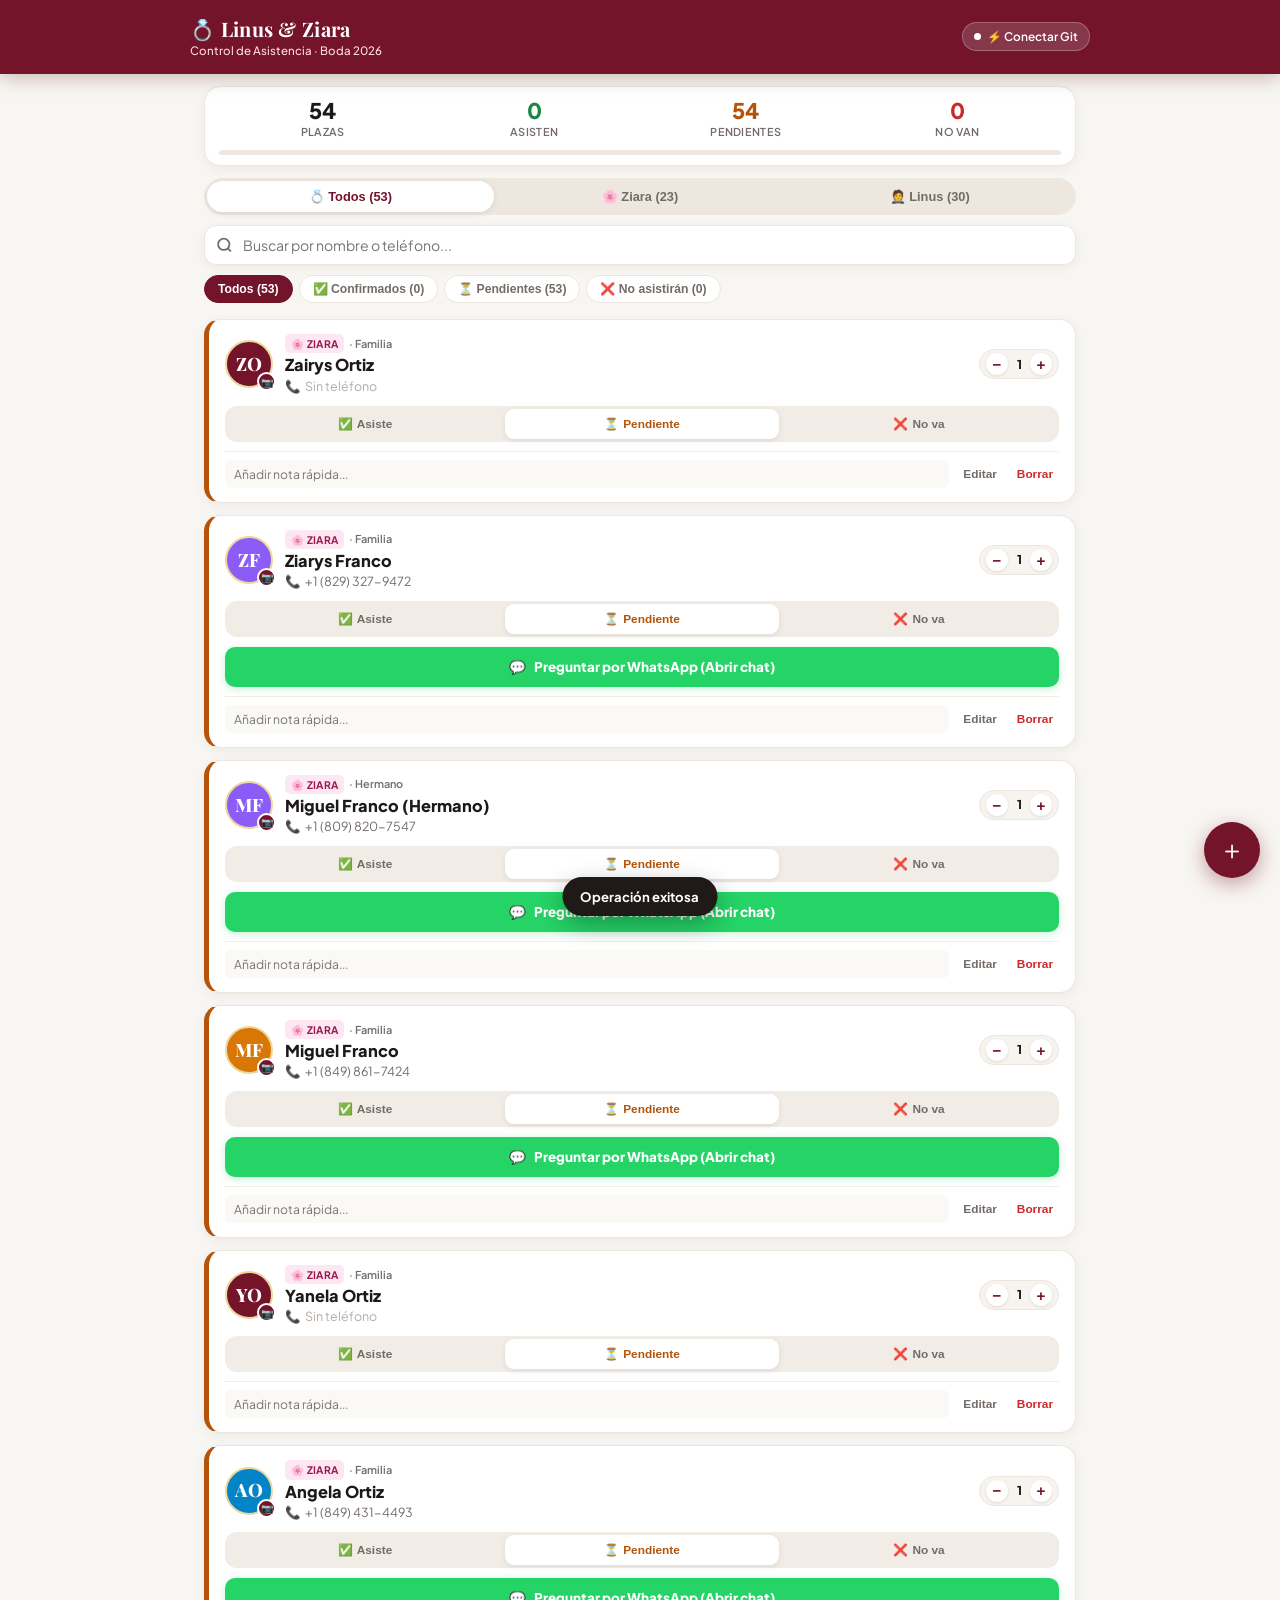
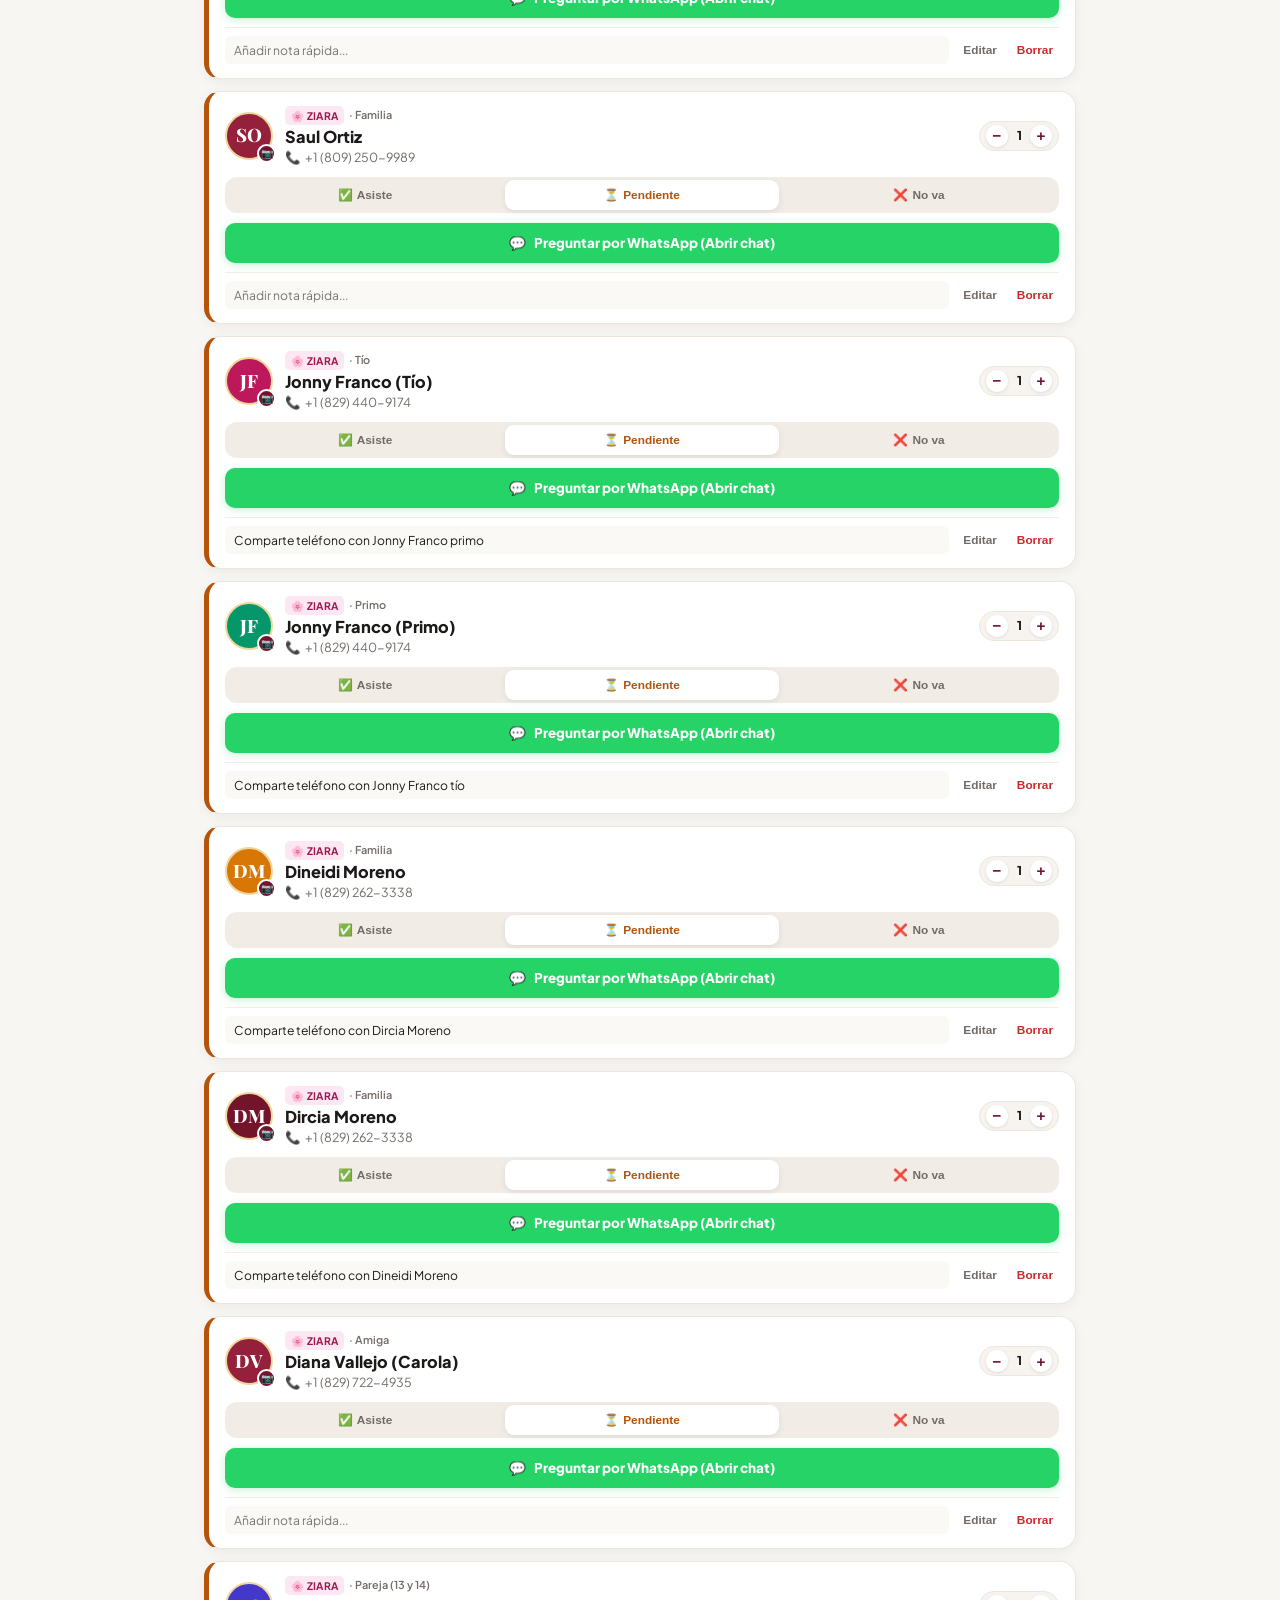
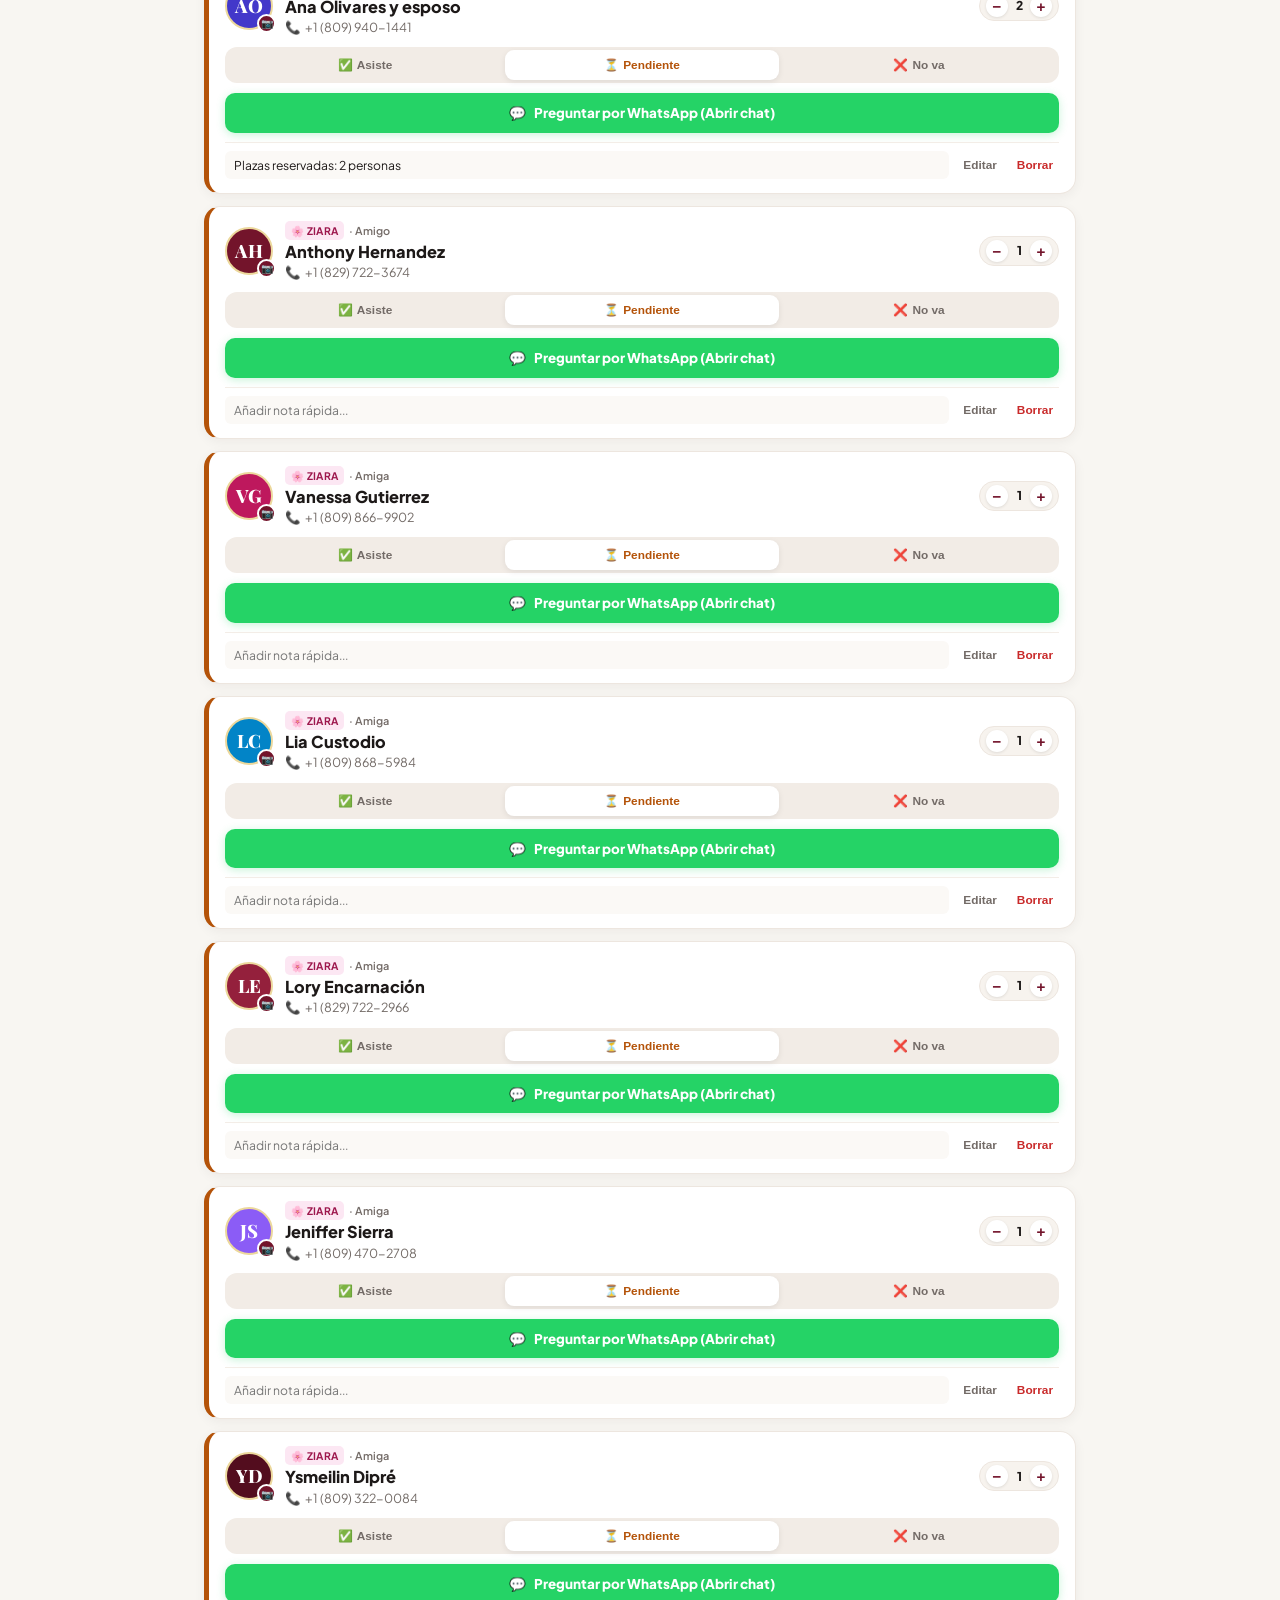
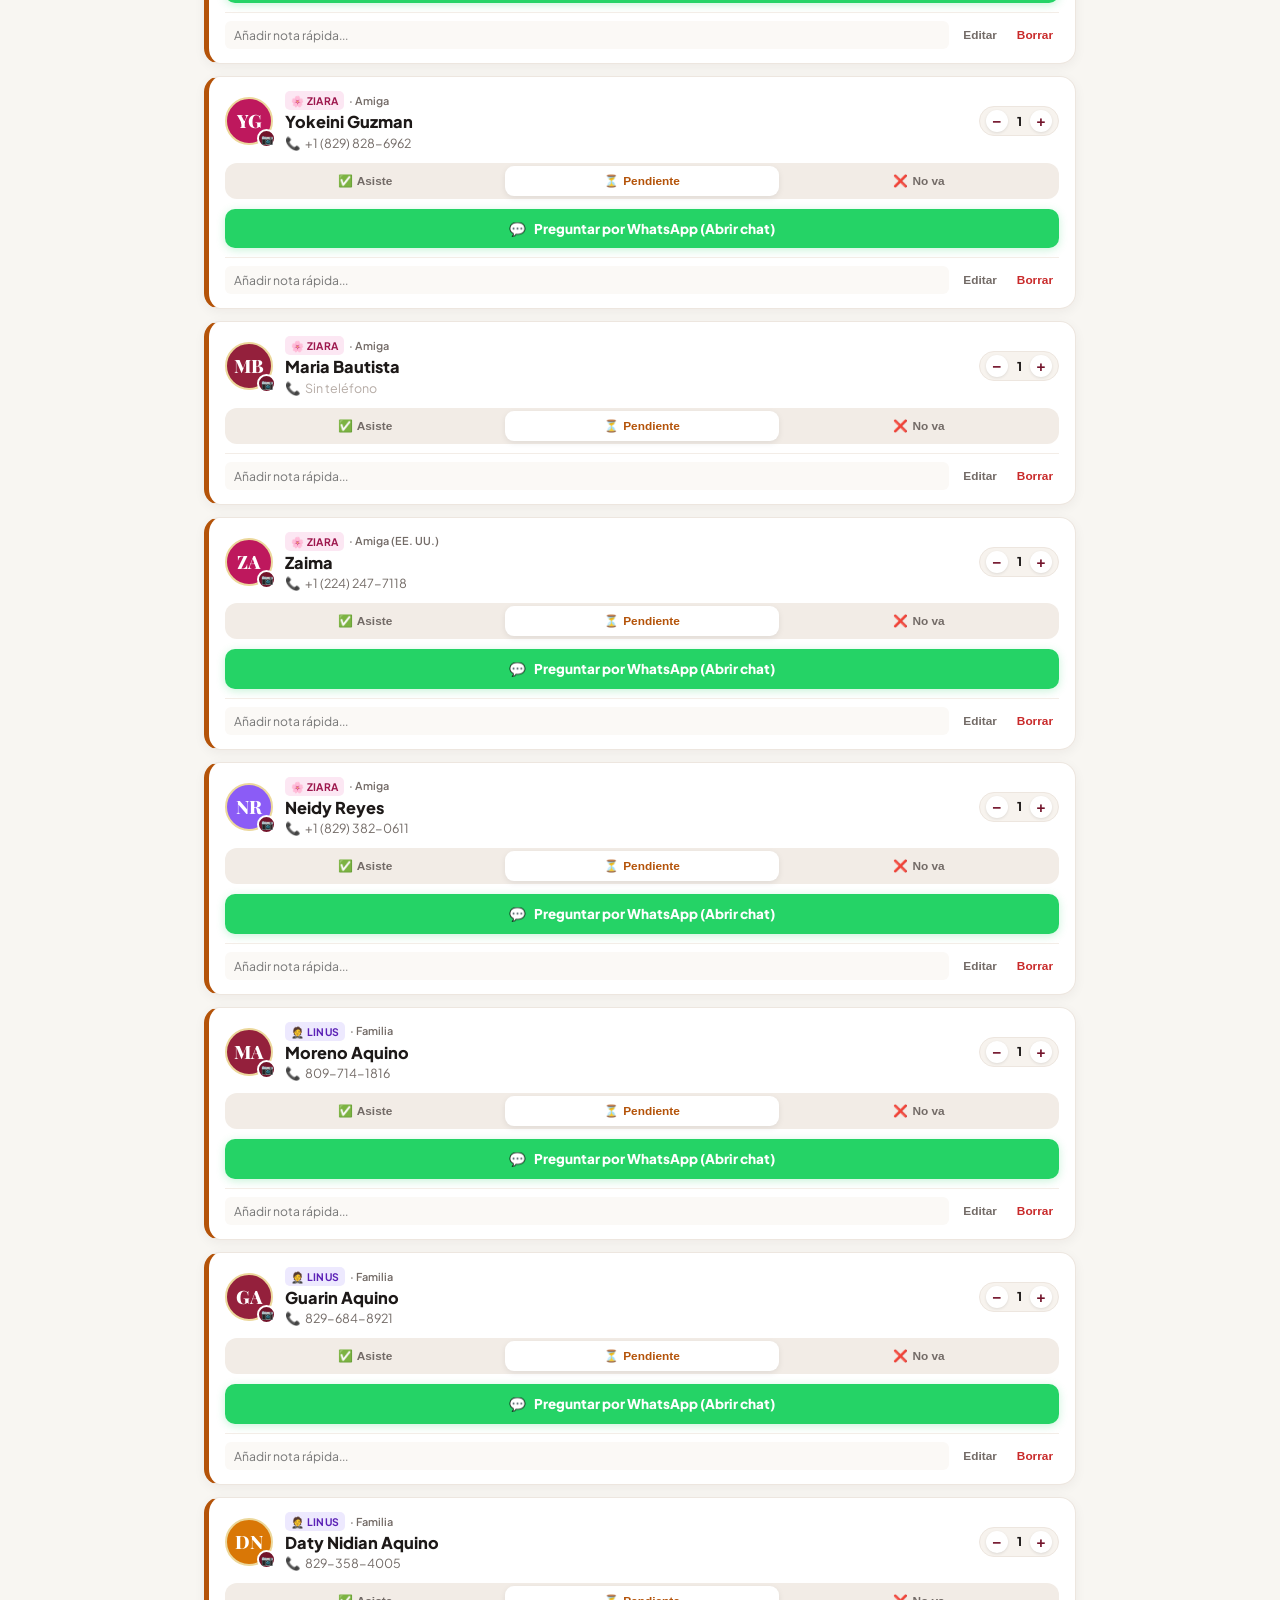
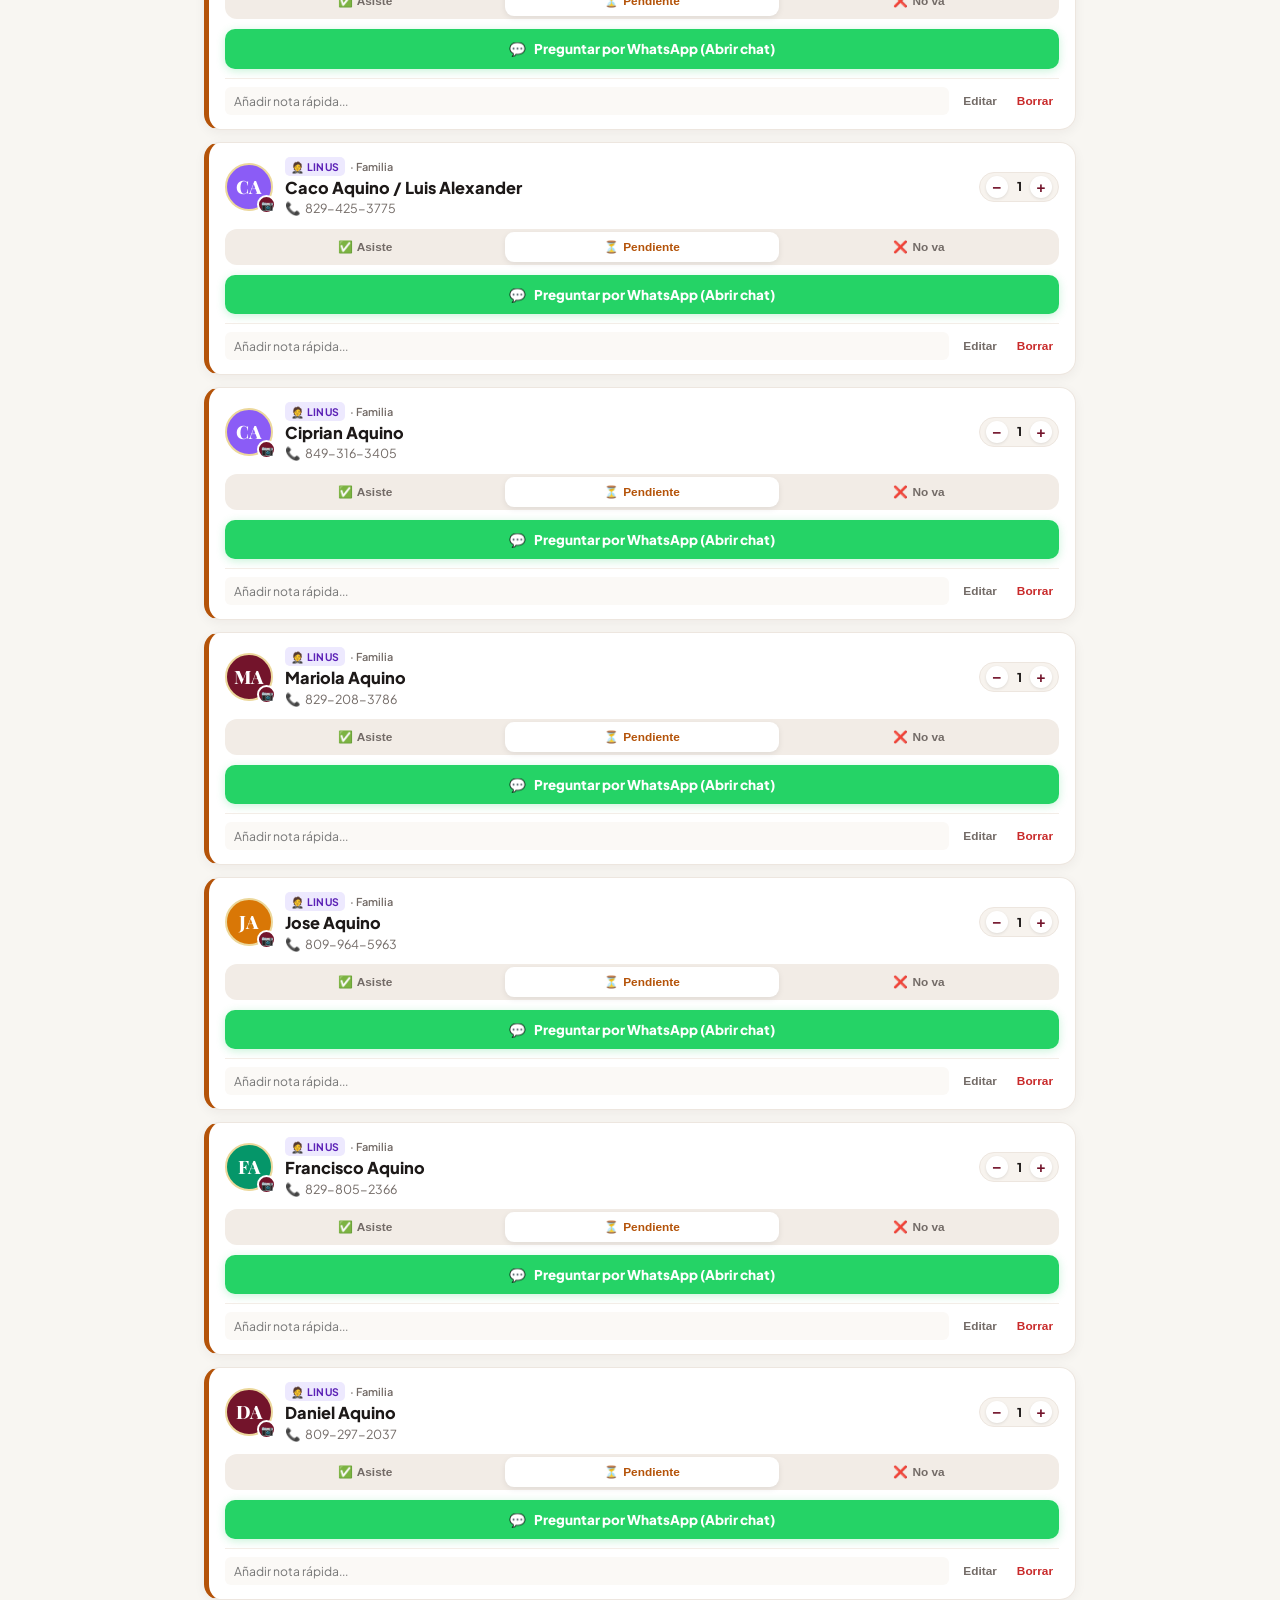
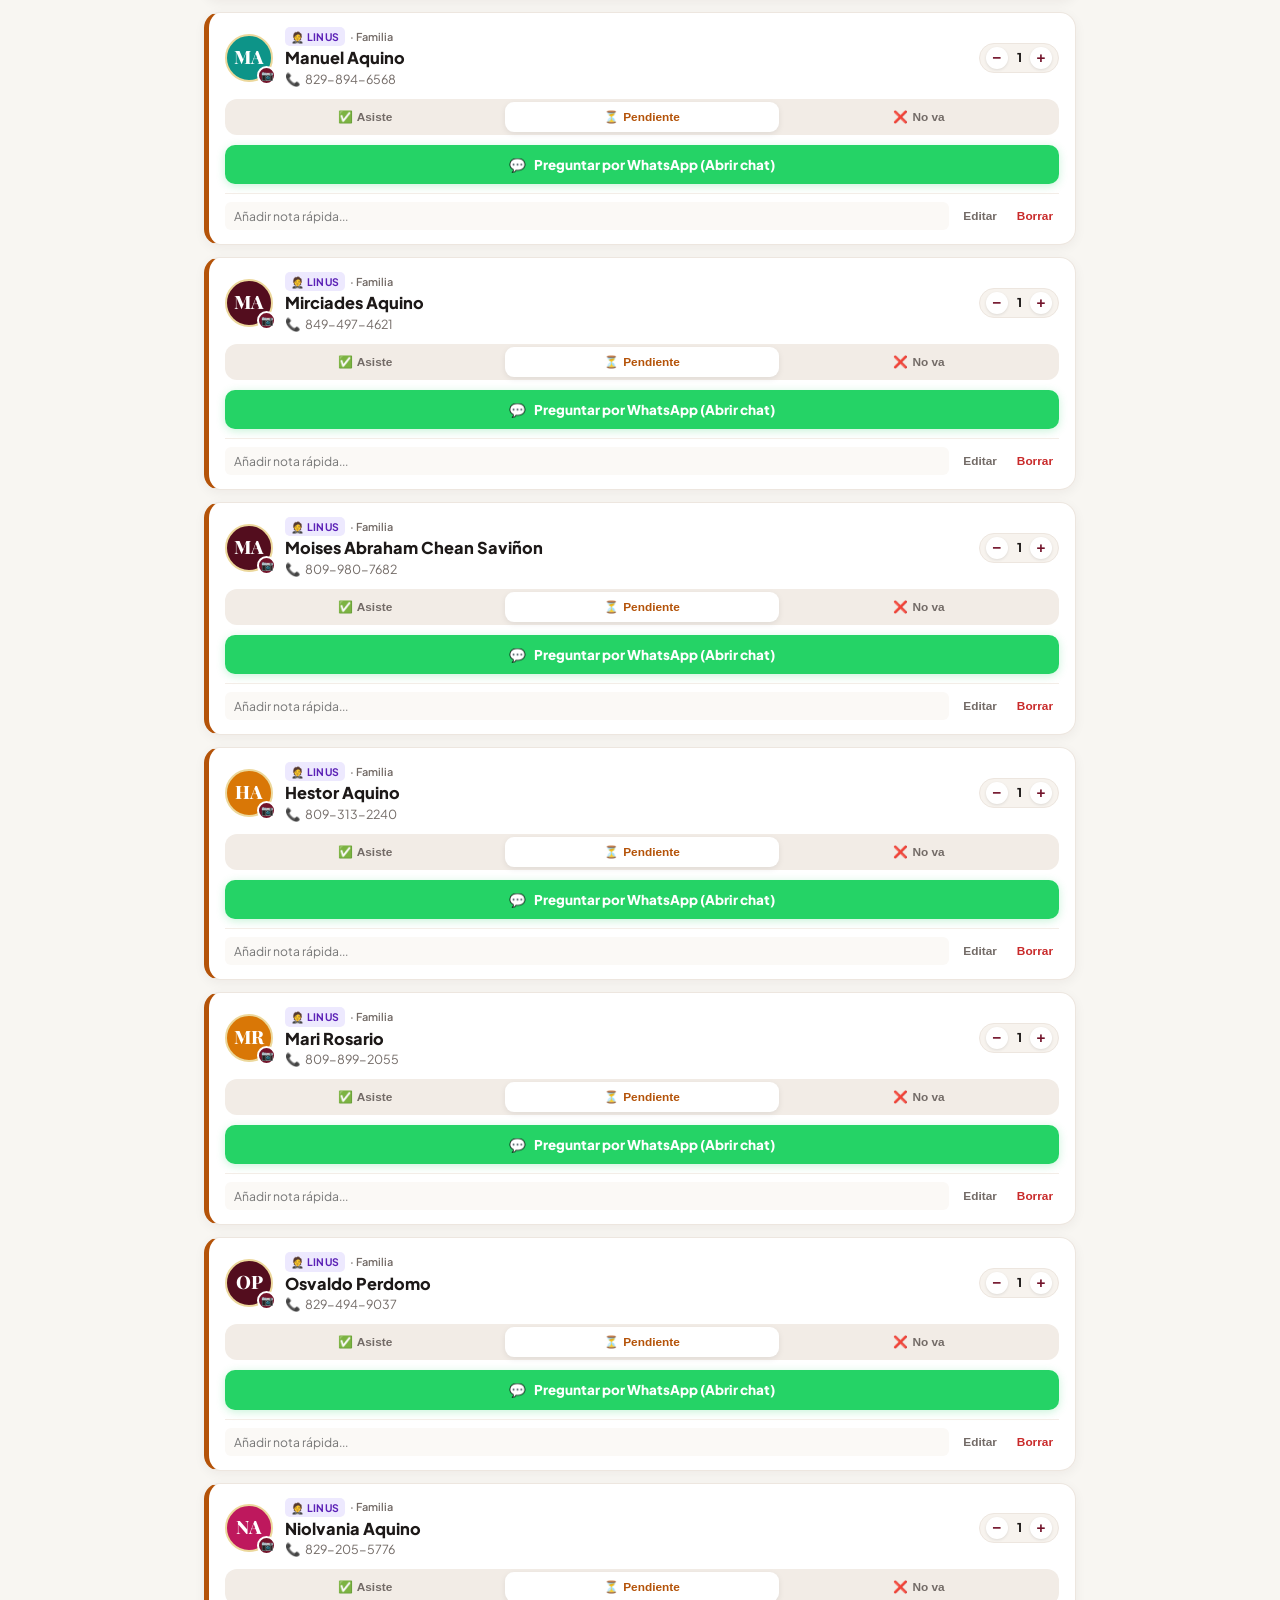
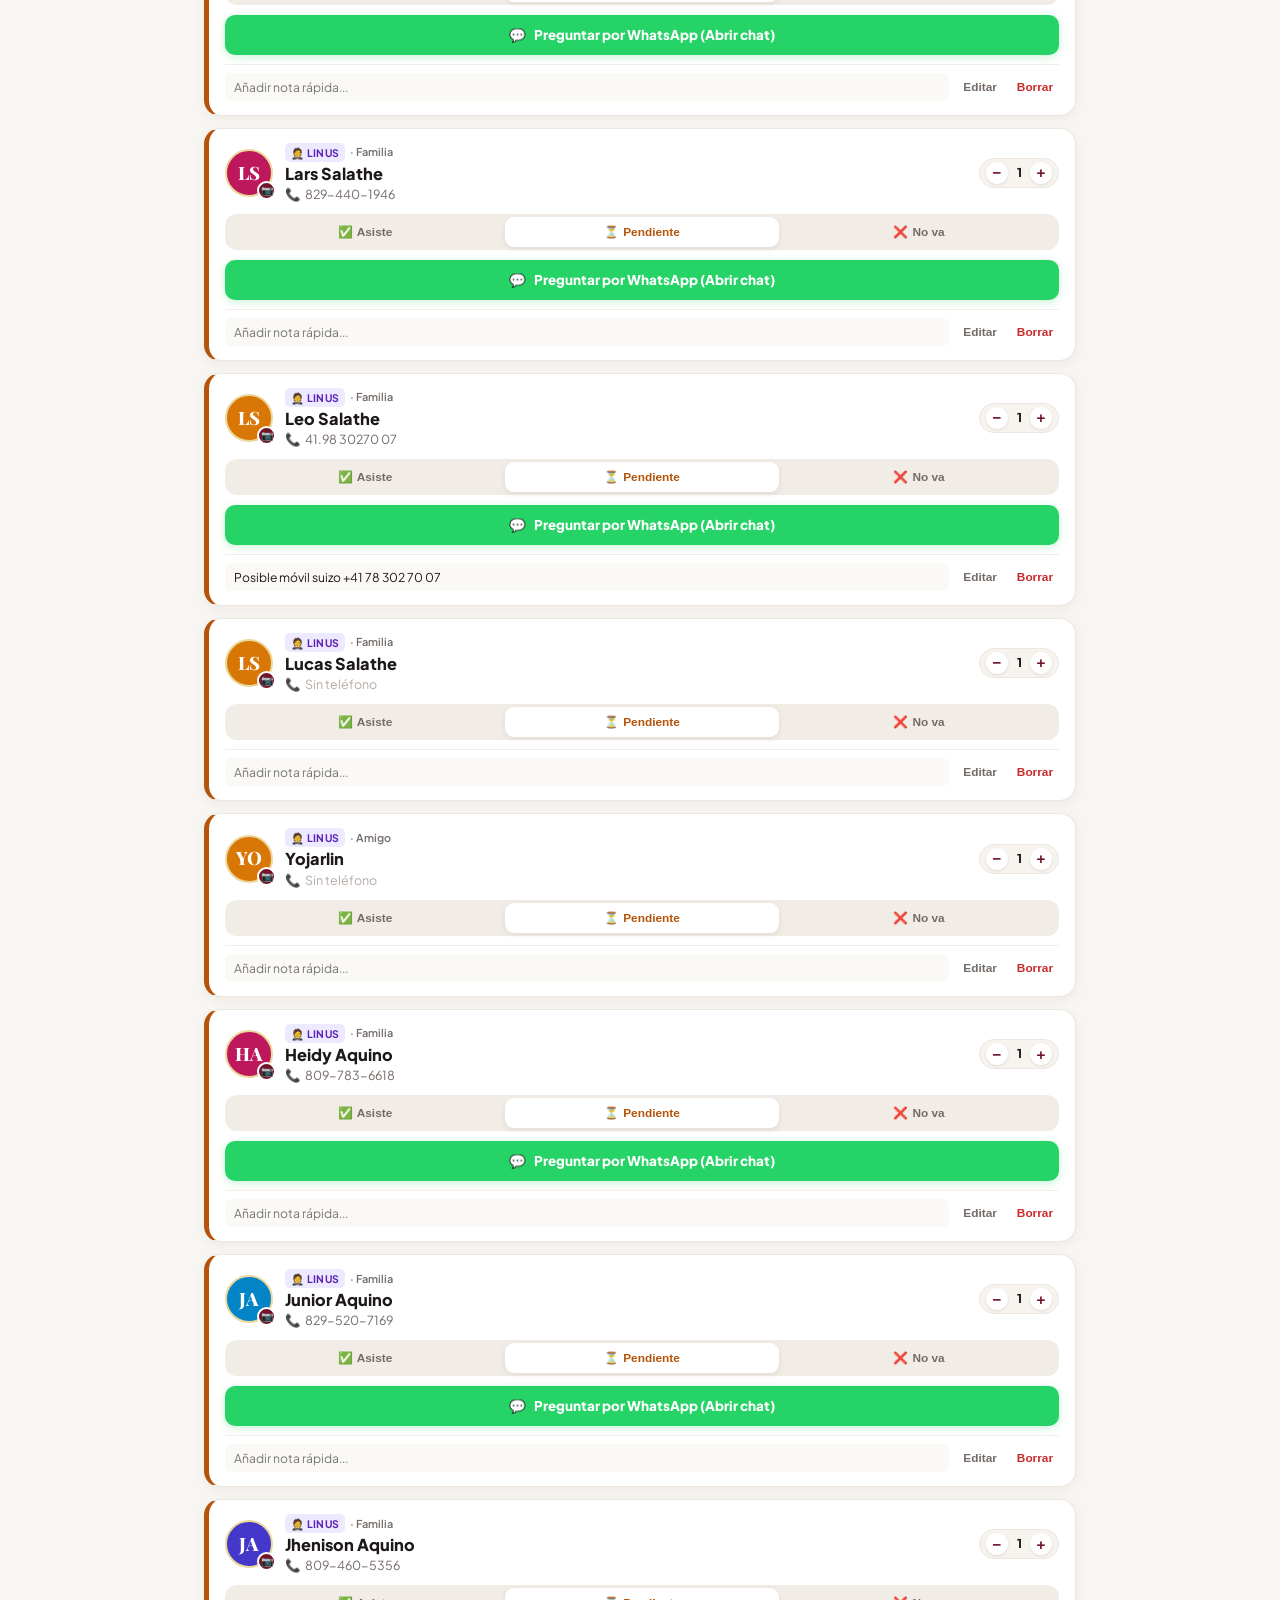
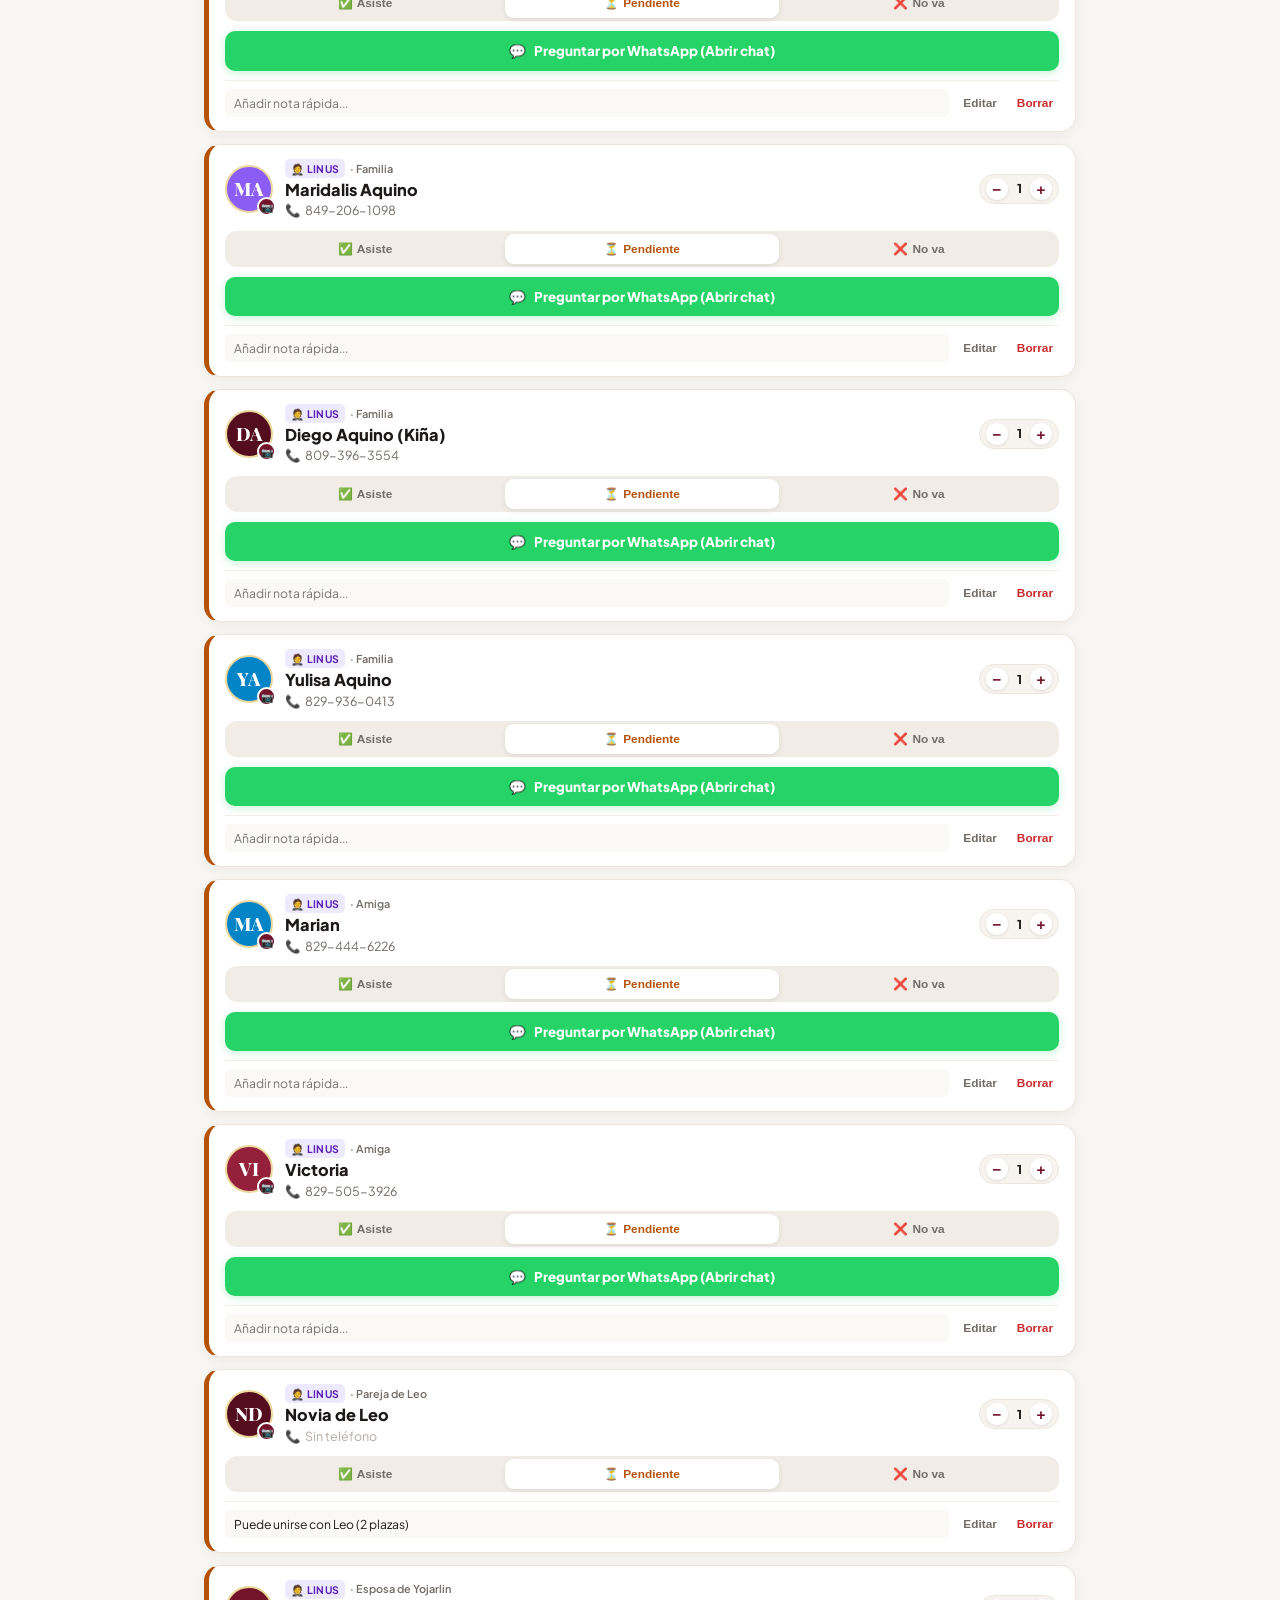
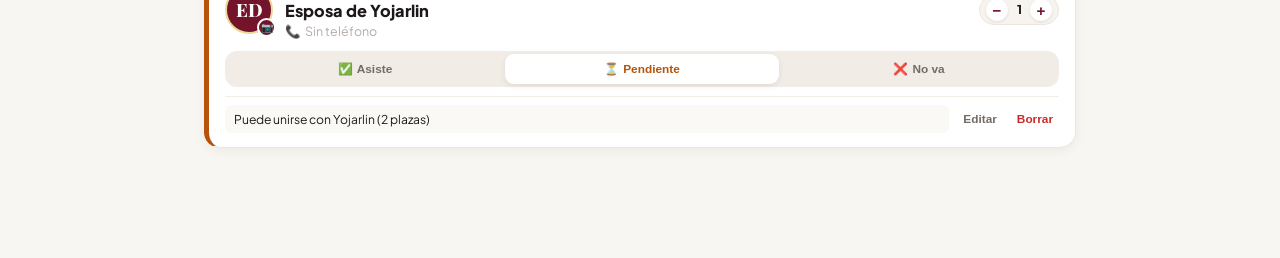
==== commit e351d1a4: "Rediseño móvil premium de confirmaciones y guardado automático en Git" ====
--- a/confirmaciones.html
+++ b/confirmaciones.html
@@ -3,1570 +3,1372 @@
 <head>
   <meta charset="UTF-8">
   <meta name="viewport" content="width=device-width, initial-scale=1.0, maximum-scale=1.0, user-scalable=no">
-  <title>Control de Asistencia · Linus & Ziara</title>
+  <title>Asistencia · Linus & Ziara</title>
   <link rel="preconnect" href="https://fonts.googleapis.com">
   <link rel="preconnect" href="https://fonts.gstatic.com" crossorigin>
-  <link href="https://fonts.googleapis.com/css2?family=Cormorant+Garamond:ital,wght@0,500;0,600;0,700;1,400&family=Montserrat:wght@400;500;600;700&display=swap" rel="stylesheet">
+  <link href="https://fonts.googleapis.com/css2?family=Plus+Jakarta+Sans:wght@400;500;600;700;800&family=Playfair+Display:ital,wght@0,600;0,700;1,500&display=swap" rel="stylesheet">
   <style>
     :root {
       --wine: #73142b;
-      --wine-dark: #4a0c1a;
-      --wine-light: #94203c;
-      --gold: #c59b27;
-      --gold-light: #f7edcf;
-      --gold-border: #e6c875;
-      --bg: #f9f6f1;
-      --card-bg: #ffffff;
-      --text: #2c2523;
-      --text-muted: #6e6461;
-      --border: #e6ded7;
-      --green: #2e7d32;
-      --green-light: #e8f5e9;
-      --green-border: #a5d6a7;
-      --yellow: #b45309;
-      --yellow-light: #fef3c7;
-      --yellow-border: #fde68a;
-      --red: #c62828;
-      --red-light: #ffebee;
-      --red-border: #ef9a9a;
-      --wa-green: #25D366;
-      --wa-green-dark: #128C7E;
-      --shadow-sm: 0 2px 6px rgba(0,0,0,0.04);
-      --shadow: 0 4px 16px rgba(115, 20, 43, 0.08);
-      --shadow-hover: 0 8px 24px rgba(115, 20, 43, 0.14);
-      --radius: 14px;
+      --wine-dark: #490a19;
+      --wine-subtle: #fcf1f3;
+      --gold: #b38b22;
+      --gold-light: #fef8e7;
+      --bg: #f8f6f2;
+      --surface: #ffffff;
+      --text: #1d1918;
+      --text-muted: #736b67;
+      --border: #ede6df;
+      --border-subtle: #f3ede7;
+      --green: #1b873f;
+      --green-bg: #eaf7ee;
+      --amber: #b45309;
+      --amber-bg: #fff8eb;
+      --red: #c92a2a;
+      --red-bg: #fdf0f0;
+      --wa: #25D366;
+      --wa-dark: #128C7E;
+      --shadow-card: 0 3px 12px rgba(45, 25, 20, 0.05);
+      --radius: 16px;
     }
     * { box-sizing: border-box; margin: 0; padding: 0; -webkit-tap-highlight-color: transparent; }
     body {
-      font-family: 'Montserrat', -apple-system, BlinkMacSystemFont, "Segoe UI", Roboto, sans-serif;
+      font-family: 'Plus Jakarta Sans', -apple-system, BlinkMacSystemFont, "Segoe UI", Roboto, sans-serif;
       background: var(--bg);
       color: var(--text);
-      line-height: 1.5;
-      padding-bottom: 100px;
-    }
-
-    /* Header */
-    header {
-      background: linear-gradient(135deg, var(--wine-dark) 0%, var(--wine) 100%);
+      line-height: 1.45;
+      padding-bottom: 110px;
+      -webkit-font-smoothing: antialiased;
+    }
+
+    /* Top App Bar */
+    .app-header {
+      background: var(--wine);
       color: #fff;
-      padding: 24px 16px 20px;
-      text-align: center;
+      padding: 14px 16px;
       position: sticky;
       top: 0;
       z-index: 100;
-      box-shadow: 0 4px 20px rgba(0,0,0,0.25);
-    }
-    .header-content {
-      max-width: 1200px;
+      box-shadow: 0 4px 18px rgba(73, 10, 25, 0.25);
+    }
+    .header-row {
+      max-width: 900px;
       margin: 0 auto;
-    }
-    .wedding-tag {
-      font-family: 'Cormorant Garamond', Georgia, serif;
-      font-size: 1.05rem;
-      color: var(--gold-light);
-      letter-spacing: 2px;
+      display: flex;
+      align-items: center;
+      justify-content: space-between;
+    }
+    .brand-title {
+      font-family: 'Playfair Display', Georgia, serif;
+      font-size: 1.25rem;
+      font-weight: 700;
+      letter-spacing: 0.3px;
+      display: flex;
+      align-items: center;
+      gap: 7px;
+    }
+    .brand-sub {
+      font-size: 0.72rem;
+      color: #ffd9e2;
+      font-family: 'Plus Jakarta Sans', sans-serif;
+      font-weight: 500;
+    }
+    .header-actions {
+      display: flex;
+      align-items: center;
+      gap: 8px;
+    }
+    .git-status-badge {
+      background: rgba(255,255,255,0.15);
+      border: 1px solid rgba(255,255,255,0.25);
+      color: #fff;
+      padding: 5px 11px;
+      border-radius: 20px;
+      font-size: 0.74rem;
+      font-weight: 600;
+      cursor: pointer;
+      display: inline-flex;
+      align-items: center;
+      gap: 6px;
+      transition: all 0.2s;
+    }
+    .git-status-badge.connected {
+      background: #eaf7ee;
+      color: var(--green);
+      border-color: #a3e0b5;
+    }
+    .git-status-badge.saving {
+      background: #fef8e7;
+      color: var(--amber);
+      border-color: #f7df94;
+    }
+    .pulse-dot {
+      width: 7px;
+      height: 7px;
+      border-radius: 50%;
+      background: currentColor;
+    }
+
+    /* Main Container */
+    .main-wrap {
+      max-width: 900px;
+      margin: 0 auto;
+      padding: 12px 14px 0;
+    }
+
+    /* Compact Stat Ribbon */
+    .stat-ribbon {
+      background: var(--surface);
+      border-radius: var(--radius);
+      border: 1px solid var(--border);
+      box-shadow: var(--shadow-card);
+      padding: 12px 14px 10px;
+      margin-bottom: 12px;
+    }
+    .stat-cells {
+      display: grid;
+      grid-template-columns: repeat(4, 1fr);
+      text-align: center;
+      gap: 4px;
+    }
+    .stat-cell .num {
+      font-size: 1.35rem;
+      font-weight: 800;
+      line-height: 1.1;
+      font-family: 'Plus Jakarta Sans', sans-serif;
+    }
+    .stat-cell .lbl {
+      font-size: 0.68rem;
+      font-weight: 600;
+      color: var(--text-muted);
       text-transform: uppercase;
-      font-weight: 600;
-      margin-bottom: 2px;
-    }
-    h1 {
-      font-family: 'Cormorant Garamond', Georgia, serif;
-      font-size: 2rem;
-      font-weight: 700;
-      letter-spacing: 0.5px;
-      margin-bottom: 4px;
-      line-height: 1.2;
-    }
-    .subtitle {
-      font-size: 0.85rem;
-      color: #fbebee;
-      opacity: 0.92;
-    }
-    .nav-shortcuts {
+      letter-spacing: 0.3px;
+      margin-top: 2px;
+    }
+    .ribbon-progress {
+      height: 5px;
+      background: #eee8e2;
+      border-radius: 10px;
+      overflow: hidden;
       margin-top: 10px;
-      display: flex;
-      justify-content: center;
-      gap: 8px;
-      flex-wrap: wrap;
-    }
-    .nav-link-btn {
-      background: rgba(255,255,255,0.15);
-      border: 1px solid rgba(255,255,255,0.28);
-      color: #fff;
-      text-decoration: none;
-      padding: 5px 12px;
-      border-radius: 20px;
-      font-size: 0.76rem;
-      font-weight: 600;
-      transition: all 0.2s;
-      display: inline-flex;
-      align-items: center;
-      gap: 5px;
-    }
-    .nav-link-btn:hover, .nav-link-btn:active {
-      background: #fff;
-      color: var(--wine);
-    }
-
-    .container {
-      max-width: 1200px;
-      margin: 18px auto 0;
-      padding: 0 14px;
-    }
-
-    /* Stats Grid */
-    .stats-grid {
-      display: grid;
-      grid-template-columns: repeat(auto-fit, minmax(140px, 1fr));
+    }
+    .ribbon-progress-fill {
+      height: 100%;
+      background: linear-gradient(90deg, #1b873f, #25D366);
+      width: 0%;
+      transition: width 0.4s ease;
+    }
+
+    /* Sticky Search & Filter Bar */
+    .filter-section {
+      display: flex;
+      flex-direction: column;
       gap: 10px;
-      margin-bottom: 18px;
-    }
-    .stat-card {
-      background: var(--card-bg);
-      border-radius: var(--radius);
-      padding: 12px 14px;
-      border: 1px solid var(--border);
-      box-shadow: var(--shadow-sm);
-      text-align: center;
-    }
-    .stat-val {
-      font-family: 'Cormorant Garamond', Georgia, serif;
-      font-size: 1.9rem;
-      font-weight: 700;
-      line-height: 1;
-      margin-bottom: 2px;
-    }
-    .stat-lbl {
-      font-size: 0.72rem;
-      text-transform: uppercase;
+      margin-bottom: 14px;
+    }
+
+    /* List Tabs (Ziara / Linus / Todos) */
+    .group-pills-bar {
+      display: flex;
+      background: #eee7e0;
+      padding: 3px;
+      border-radius: 30px;
+      gap: 3px;
+    }
+    .grp-btn {
+      flex: 1;
+      border: none;
+      background: transparent;
+      padding: 8px 6px;
+      border-radius: 24px;
+      font-size: 0.8rem;
       font-weight: 700;
       color: var(--text-muted);
-      letter-spacing: 0.3px;
-    }
-    .progress-bar-wrap {
-      background: #eee7e2;
-      border-radius: 99px;
-      height: 6px;
-      overflow: hidden;
-      margin-top: 6px;
-    }
-    .progress-bar-fill {
-      height: 100%;
-      background: var(--green);
-      width: 0%;
-      transition: width 0.4s ease;
-    }
-
-    /* Controls Panel */
-    .controls-panel {
-      background: var(--card-bg);
-      border-radius: var(--radius);
+      cursor: pointer;
+      text-align: center;
+      transition: all 0.2s;
+    }
+    .grp-btn.active {
+      background: var(--surface);
+      color: var(--wine);
+      box-shadow: 0 2px 7px rgba(0,0,0,0.08);
+    }
+
+    /* Search Box (iOS style) */
+    .search-row {
+      position: relative;
+    }
+    .search-row input {
+      width: 100%;
+      padding: 10px 14px 10px 38px;
+      background: var(--surface);
       border: 1px solid var(--border);
-      box-shadow: var(--shadow);
-      padding: 16px;
-      margin-bottom: 20px;
-      display: flex;
-      flex-direction: column;
-      gap: 14px;
-    }
-
-    /* Horizontal scrollable tabs for mobile */
-    .scrollable-tabs-wrap {
-      display: flex;
-      align-items: center;
-      justify-content: space-between;
-      gap: 10px;
-      flex-wrap: wrap;
-    }
-    .group-tabs {
-      display: flex;
-      background: #f1eae4;
-      border-radius: 30px;
-      padding: 3px;
-      gap: 3px;
-      overflow-x: auto;
-      white-space: nowrap;
-      -webkit-overflow-scrolling: touch;
-      max-width: 100%;
-    }
-    .group-tab-btn {
-      border: none;
-      background: transparent;
-      padding: 7px 14px;
-      border-radius: 20px;
-      font-size: 0.82rem;
-      font-weight: 600;
-      cursor: pointer;
-      color: var(--text-muted);
-      transition: all 0.2s;
-      flex-shrink: 0;
-    }
-    .group-tab-btn.active {
-      background: var(--wine);
-      color: #fff;
-      box-shadow: 0 2px 6px rgba(115,20,43,0.3);
-    }
-
-    .btn-add-guest {
-      background: var(--wine);
-      color: #fff;
-      border: none;
-      padding: 8px 16px;
-      border-radius: 20px;
-      font-size: 0.84rem;
-      font-weight: 700;
-      cursor: pointer;
-      display: inline-flex;
-      align-items: center;
-      gap: 6px;
-      box-shadow: 0 3px 8px rgba(115,20,43,0.25);
-      transition: all 0.2s;
-      flex-shrink: 0;
-    }
-    .btn-add-guest:hover, .btn-add-guest:active {
-      background: var(--wine-dark);
-      transform: translateY(-1px);
-    }
-
-    .filter-search-row {
-      display: flex;
-      justify-content: space-between;
-      align-items: center;
-      flex-wrap: wrap;
-      gap: 10px;
-    }
-    .search-input-wrap {
-      flex: 1;
-      min-width: 220px;
-      position: relative;
-    }
-    .search-input-wrap input {
-      width: 100%;
-      padding: 9px 12px 9px 36px;
-      border: 1.5px solid var(--border);
-      border-radius: 8px;
+      border-radius: 12px;
       font-size: 0.88rem;
       font-family: inherit;
       outline: none;
+      box-shadow: var(--shadow-card);
       transition: border-color 0.2s;
     }
-    .search-input-wrap input:focus { border-color: var(--wine); }
-    .search-input-wrap svg {
+    .search-row input:focus { border-color: var(--wine); }
+    .search-row svg {
       position: absolute;
-      left: 10px;
+      left: 12px;
       top: 50%;
       transform: translateY(-50%);
-      width: 16px;
-      height: 16px;
+      width: 17px;
+      height: 17px;
       stroke: var(--text-muted);
     }
 
-    .status-pills {
+    /* Status Filters (Swipeable horizontal pills) */
+    .status-scroll-bar {
       display: flex;
       gap: 6px;
       overflow-x: auto;
       white-space: nowrap;
       -webkit-overflow-scrolling: touch;
       padding-bottom: 2px;
-      max-width: 100%;
-    }
-    .status-pill {
+      scrollbar-width: none;
+    }
+    .status-scroll-bar::-webkit-scrollbar { display: none; }
+    .pill-btn {
       border: 1px solid var(--border);
-      background: #fff;
-      padding: 6px 12px;
-      border-radius: 18px;
-      font-size: 0.78rem;
-      font-weight: 600;
+      background: var(--surface);
       color: var(--text-muted);
+      padding: 6px 13px;
+      border-radius: 20px;
+      font-size: 0.76rem;
+      font-weight: 700;
       cursor: pointer;
       transition: all 0.15s;
       flex-shrink: 0;
     }
-    .status-pill:hover, .status-pill:active { border-color: var(--wine); color: var(--wine); }
-    .status-pill.active {
+    .pill-btn.active {
       background: var(--wine);
       color: #fff;
       border-color: var(--wine);
     }
 
-    .tools-row {
-      display: flex;
-      flex-wrap: wrap;
-      gap: 8px;
-      padding-top: 8px;
-      border-top: 1px solid #f2ede8;
-    }
-    .btn-tool {
-      background: #fff;
-      border: 1px solid var(--border);
-      color: var(--text);
-      font-size: 0.78rem;
-      font-weight: 600;
-      padding: 6px 12px;
-      border-radius: 8px;
-      cursor: pointer;
-      display: inline-flex;
-      align-items: center;
-      gap: 5px;
-      transition: all 0.2s;
-    }
-    .btn-tool:hover, .btn-tool:active {
-      background: #fbf7f4;
-      border-color: var(--wine);
-      color: var(--wine);
-    }
-
-    /* Guest Cards Grid */
-    .guests-grid {
-      display: grid;
-      grid-template-columns: repeat(auto-fill, minmax(340px, 1fr));
-      gap: 16px;
-    }
-    .guest-card {
-      background: var(--card-bg);
-      border-radius: var(--radius);
-      border: 1.5px solid var(--border);
-      box-shadow: var(--shadow);
-      padding: 16px;
+    /* Guest Cards List */
+    .guests-list {
       display: flex;
       flex-direction: column;
       gap: 12px;
+    }
+    .guest-card {
+      background: var(--surface);
+      border-radius: var(--radius);
+      border: 1px solid var(--border);
+      box-shadow: var(--shadow-card);
+      padding: 14px 16px;
       position: relative;
-      transition: transform 0.2s, box-shadow 0.2s, border-color 0.2s;
-    }
-    .guest-card:hover {
-      box-shadow: var(--shadow-hover);
-      border-color: #d1c1b8;
-    }
-    .guest-card.confirmed {
-      border-color: var(--green-border);
-      background: #fbfdfb;
-    }
-    .guest-card.declined {
-      border-color: var(--red-border);
-      background: #fffcfc;
-    }
-
-    /* Card Header with Photo Avatar */
-    .card-person-header {
-      display: flex;
+      transition: all 0.2s;
+      border-left: 5px solid #d9d2cb;
+    }
+    .guest-card.confirmed { border-left-color: var(--green); }
+    .guest-card.pending { border-left-color: var(--amber); }
+    .guest-card.declined { border-left-color: var(--red); }
+
+    /* Top row inside card */
+    .card-top {
+      display: flex;
+      align-items: center;
       gap: 12px;
-      align-items: flex-start;
-    }
-    .avatar-wrap {
+    }
+    .avatar-box {
       position: relative;
       flex-shrink: 0;
       cursor: pointer;
     }
     .avatar-img {
-      width: 58px;
-      height: 58px;
+      width: 48px;
+      height: 48px;
       border-radius: 50%;
       object-fit: cover;
-      border: 2px solid var(--gold-border);
-      box-shadow: 0 2px 6px rgba(0,0,0,0.1);
       display: block;
-      background: #f4ede6;
-    }
-    .avatar-initials {
-      width: 58px;
-      height: 58px;
+      border: 2px solid #ecd89c;
+    }
+    .avatar-mono {
+      width: 48px;
+      height: 48px;
       border-radius: 50%;
+      color: #fff;
       display: flex;
       align-items: center;
       justify-content: center;
-      font-size: 1.25rem;
-      font-weight: 700;
-      font-family: 'Cormorant Garamond', Georgia, serif;
-      color: #fff;
-      border: 2px solid var(--gold-border);
-      box-shadow: 0 2px 6px rgba(0,0,0,0.1);
-      text-transform: uppercase;
-      user-select: none;
-    }
-    .avatar-camera-badge {
+      font-weight: 800;
+      font-size: 1.15rem;
+      font-family: 'Playfair Display', Georgia, serif;
+      border: 2px solid #ecd89c;
+    }
+    .avatar-cam-badge {
       position: absolute;
-      bottom: -2px;
-      right: -2px;
+      bottom: -3px;
+      right: -3px;
       background: var(--wine);
       color: #fff;
+      width: 19px;
+      height: 19px;
+      border-radius: 50%;
+      display: flex;
+      align-items: center;
+      justify-content: center;
+      font-size: 0.62rem;
+      border: 2px solid #fff;
+    }
+
+    .card-info {
+      flex: 1;
+      min-width: 0;
+    }
+    .card-meta-line {
+      display: flex;
+      align-items: center;
+      gap: 5px;
+      margin-bottom: 2px;
+      flex-wrap: wrap;
+    }
+    .tag-chip {
+      font-size: 0.65rem;
+      font-weight: 700;
+      padding: 2px 6px;
+      border-radius: 5px;
+      text-transform: uppercase;
+      letter-spacing: 0.3px;
+    }
+    .tag-chip.ziara { background: #fce7f3; color: #9d174d; }
+    .tag-chip.linus { background: #ede9fe; color: #5b21b6; }
+    .tag-rel {
+      font-size: 0.68rem;
+      color: var(--text-muted);
+      font-weight: 600;
+    }
+    .card-name {
+      font-size: 1.02rem;
+      font-weight: 800;
+      color: var(--text);
+      line-height: 1.25;
+      word-break: break-word;
+    }
+    .card-phone-txt {
+      font-size: 0.78rem;
+      color: var(--text-muted);
+      display: flex;
+      align-items: center;
+      gap: 4px;
+      margin-top: 1px;
+    }
+    .card-phone-txt a {
+      color: var(--text-muted);
+      text-decoration: none;
+    }
+
+    /* Plazas Stepper */
+    .plazas-pill {
+      display: flex;
+      align-items: center;
+      gap: 4px;
+      background: #f7f3ee;
+      padding: 3px 6px;
+      border-radius: 20px;
+      flex-shrink: 0;
+      border: 1px solid var(--border);
+    }
+    .plazas-btn {
+      border: none;
+      background: #fff;
       width: 22px;
       height: 22px;
       border-radius: 50%;
+      font-weight: 800;
+      font-size: 0.95rem;
+      color: var(--wine);
+      cursor: pointer;
       display: flex;
       align-items: center;
       justify-content: center;
-      font-size: 0.68rem;
-      border: 2px solid #fff;
-      box-shadow: 0 2px 5px rgba(0,0,0,0.25);
-    }
-
-    .person-info {
-      flex: 1;
-      min-width: 0;
-    }
-    .person-top-meta {
-      display: flex;
-      align-items: center;
-      gap: 5px;
-      margin-bottom: 2px;
-      flex-wrap: wrap;
-    }
-    .badge-group {
-      font-size: 0.68rem;
-      font-weight: 700;
-      padding: 1px 6px;
-      border-radius: 5px;
-      text-transform: uppercase;
-    }
-    .badge-group.ziara { background: #fce7f3; color: #9d174d; }
-    .badge-group.linus { background: #ede9fe; color: #5b21b6; }
-    .badge-relation {
-      background: #f1ece6;
-      color: var(--text-muted);
-      font-size: 0.68rem;
-      font-weight: 600;
-      padding: 1px 6px;
-      border-radius: 5px;
-    }
-    .person-name {
-      font-size: 1.08rem;
-      font-weight: 700;
+      box-shadow: 0 1px 3px rgba(0,0,0,0.1);
+    }
+    .plazas-val {
+      font-size: 0.76rem;
+      font-weight: 800;
       color: var(--text);
-      line-height: 1.25;
-      margin-bottom: 2px;
-      word-break: break-word;
-    }
-    .person-phone {
-      font-size: 0.82rem;
-      color: var(--text-muted);
-      display: flex;
-      align-items: center;
-      gap: 5px;
-    }
-    .person-phone a {
-      color: var(--wine);
-      text-decoration: none;
-      font-weight: 600;
-    }
-
-    /* Capacity & RSVP Status Box */
-    .status-box {
-      background: #faf7f4;
-      border: 1px solid var(--border);
-      border-radius: 10px;
-      padding: 10px 12px;
-      display: flex;
-      flex-direction: column;
-      gap: 8px;
-    }
-    .plazas-row {
-      display: flex;
-      align-items: center;
-      justify-content: space-between;
-      font-size: 0.84rem;
-    }
-    .plazas-stepper {
-      display: inline-flex;
-      align-items: center;
-      border: 1px solid var(--border);
-      border-radius: 20px;
-      background: #fff;
-      overflow: hidden;
-    }
-    .plazas-stepper button {
+      min-width: 14px;
+      text-align: center;
+    }
+
+    /* Segmented Control for Attendance */
+    .segmented-rsvp {
+      display: grid;
+      grid-template-columns: 1fr 1fr 1fr;
+      background: #f2ece6;
+      border-radius: 12px;
+      padding: 3px;
+      gap: 3px;
+      margin-top: 11px;
+    }
+    .seg-btn {
       border: none;
       background: transparent;
-      padding: 6px 12px;
-      font-size: 1rem;
-      font-weight: bold;
-      cursor: pointer;
-      color: var(--wine);
-      touch-action: manipulation;
-    }
-    .plazas-stepper button:active { background: #f5ebe6; }
-    .plazas-stepper span {
-      padding: 0 8px;
-      font-weight: 700;
-      font-size: 0.86rem;
-    }
-
-    /* Attendance Buttons */
-    .rsvp-choice-buttons {
-      display: grid;
-      grid-template-columns: 1fr 1fr 1fr;
-      gap: 6px;
-    }
-    .btn-rsvp {
-      border: 1.5px solid var(--border);
-      background: #fff;
-      padding: 10px 4px;
-      border-radius: 8px;
-      font-size: 0.76rem;
+      padding: 8px 4px;
+      border-radius: 9px;
+      font-size: 0.74rem;
       font-weight: 700;
       cursor: pointer;
-      display: flex;
-      flex-direction: column;
+      color: var(--text-muted);
+      display: flex;
       align-items: center;
       justify-content: center;
-      gap: 2px;
-      color: var(--text-muted);
-      transition: all 0.2s;
-      touch-action: manipulation;
-    }
-    .btn-rsvp.confirmed.active {
-      background: var(--green-light);
-      border-color: var(--green);
+      gap: 4px;
+      transition: all 0.18s;
+      white-space: nowrap;
+    }
+    .seg-btn.active.confirmed {
+      background: var(--surface);
       color: var(--green);
-      box-shadow: 0 2px 6px rgba(46,125,50,0.15);
-    }
-    .btn-rsvp.pending.active {
-      background: var(--yellow-light);
-      border-color: var(--yellow);
-      color: var(--yellow);
-      box-shadow: 0 2px 6px rgba(180,83,9,0.15);
-    }
-    .btn-rsvp.declined.active {
-      background: var(--red-light);
-      border-color: var(--red);
+      box-shadow: 0 2px 6px rgba(0,0,0,0.08);
+      font-weight: 800;
+    }
+    .seg-btn.active.pending {
+      background: var(--surface);
+      color: var(--amber);
+      box-shadow: 0 2px 6px rgba(0,0,0,0.08);
+      font-weight: 800;
+    }
+    .seg-btn.active.declined {
+      background: var(--surface);
       color: var(--red);
-      box-shadow: 0 2px 6px rgba(198,40,40,0.15);
-    }
-
-    /* WhatsApp direct button (WITHOUT text, opens chat directly) */
-    .btn-wa-ask {
-      background: var(--wa-green);
+      box-shadow: 0 2px 6px rgba(0,0,0,0.08);
+      font-weight: 800;
+    }
+
+    /* WhatsApp Button (Clean & Modern) */
+    .wa-button-row {
+      margin-top: 10px;
+    }
+    .btn-wa-direct {
+      width: 100%;
+      background: var(--wa);
       color: #fff;
       border: none;
       padding: 10px 14px;
-      border-radius: 8px;
+      border-radius: 10px;
+      font-size: 0.84rem;
+      font-weight: 800;
+      text-decoration: none;
+      display: flex;
+      align-items: center;
+      justify-content: center;
+      gap: 8px;
+      cursor: pointer;
+      box-shadow: 0 2px 8px rgba(37, 211, 102, 0.25);
+      transition: all 0.18s;
+    }
+    .btn-wa-direct:active {
+      background: var(--wa-dark);
+      transform: scale(0.98);
+    }
+    .btn-wa-direct.confirmed-style {
+      background: #eaf7ee;
+      color: var(--green);
+      border: 1px solid #bce6c7;
+      box-shadow: none;
       font-weight: 700;
-      font-size: 0.85rem;
-      cursor: pointer;
-      display: flex;
-      align-items: center;
-      justify-content: center;
-      gap: 7px;
-      text-decoration: none;
-      box-shadow: 0 3px 8px rgba(37, 211, 102, 0.28);
-      transition: all 0.2s;
-      touch-action: manipulation;
-    }
-    .btn-wa-ask:hover, .btn-wa-ask:active {
-      background: var(--wa-green-dark);
-      transform: translateY(-1px);
-    }
-    .btn-wa-ask.confirmed-subtle {
-      background: #f0faf2;
-      color: var(--green);
-      border: 1px solid var(--green-border);
-      box-shadow: none;
-    }
-    .btn-wa-ask.no-phone {
-      background: #e5ded7;
-      color: var(--text-muted);
-      box-shadow: none;
-      cursor: not-allowed;
-    }
-
-    /* Notes Input */
-    .notes-box {
-      display: flex;
-      flex-direction: column;
-      gap: 3px;
-    }
-    .notes-box label {
-      font-size: 0.72rem;
-      font-weight: 600;
-      color: var(--text-muted);
-      text-transform: uppercase;
-      letter-spacing: 0.3px;
-    }
-    .notes-input {
-      width: 100%;
-      border: 1px solid var(--border);
+    }
+
+    /* Note & Options Row */
+    .card-footer-row {
+      display: flex;
+      align-items: center;
+      justify-content: space-between;
+      gap: 8px;
+      margin-top: 9px;
+      padding-top: 8px;
+      border-top: 1px solid var(--border-subtle);
+    }
+    .inline-note-input {
+      flex: 1;
+      border: none;
+      background: #fbf9f6;
       border-radius: 6px;
-      padding: 6px 8px;
-      font-size: 0.82rem;
+      padding: 6px 9px;
+      font-size: 0.76rem;
       font-family: inherit;
-      background: #fff;
+      color: var(--text);
       outline: none;
-      transition: border-color 0.2s;
-    }
-    .notes-input:focus { border-color: var(--wine); }
-
-    /* Card Actions Footer */
-    .card-footer-actions {
-      display: flex;
-      align-items: center;
-      justify-content: space-between;
-      border-top: 1px solid #f1ece7;
-      padding-top: 8px;
-      margin-top: auto;
-    }
-    .btn-card-action {
+    }
+    .inline-note-input:focus { background: #fff; box-shadow: 0 0 0 1px var(--wine); }
+    .btn-subtle-act {
+      border: none;
       background: transparent;
-      border: none;
-      font-size: 0.76rem;
-      font-weight: 600;
+      font-size: 0.74rem;
+      font-weight: 700;
       color: var(--text-muted);
       cursor: pointer;
-      display: inline-flex;
-      align-items: center;
-      gap: 3px;
       padding: 4px 6px;
-      border-radius: 4px;
-      transition: all 0.15s;
-    }
-    .btn-card-action:hover, .btn-card-action:active {
-      background: #f1ece7;
-      color: var(--wine);
-    }
-    .btn-card-action.danger:hover, .btn-card-action.danger:active {
-      color: var(--red);
-      background: var(--red-light);
-    }
-
-    /* Modals */
+      border-radius: 5px;
+    }
+    .btn-subtle-act:active { background: #f0e9e2; color: var(--wine); }
+
+    /* Floating Add Button for Mobile */
+    .fab-add {
+      position: fixed;
+      bottom: 22px;
+      right: 20px;
+      background: var(--wine);
+      color: #fff;
+      border: none;
+      width: 56px;
+      height: 56px;
+      border-radius: 50%;
+      display: flex;
+      align-items: center;
+      justify-content: center;
+      font-size: 1.6rem;
+      box-shadow: 0 6px 20px rgba(115, 20, 43, 0.4);
+      cursor: pointer;
+      z-index: 90;
+      transition: all 0.2s;
+    }
+    .fab-add:active { transform: scale(0.92); background: var(--wine-dark); }
+
+    /* Modals (Clean iOS bottom sheet on mobile, centered on desktop) */
     .modal-overlay {
       position: fixed;
       top: 0; left: 0; right: 0; bottom: 0;
-      background: rgba(0,0,0,0.65);
+      background: rgba(0,0,0,0.6);
       backdrop-filter: blur(4px);
       display: none;
-      align-items: center;
+      align-items: flex-end;
       justify-content: center;
       z-index: 1000;
-      padding: 14px;
+      padding: 0;
     }
     .modal-overlay.open { display: flex; }
     .modal-card {
       background: #fff;
-      border-radius: 16px;
       width: 100%;
-      max-width: 500px;
+      max-width: 540px;
+      border-radius: 24px 24px 0 0;
       max-height: 90vh;
       overflow-y: auto;
-      box-shadow: 0 20px 50px rgba(0,0,0,0.3);
-      padding: 22px;
+      padding: 22px 20px 30px;
+      box-shadow: 0 -8px 30px rgba(0,0,0,0.25);
       position: relative;
-    }
-    .modal-header {
-      display: flex;
-      align-items: center;
+      animation: slideUp 0.25s cubic-bezier(0.16, 1, 0.3, 1);
+    }
+    @keyframes slideUp {
+      from { transform: translateY(100%); }
+      to { transform: translateY(0); }
+    }
+    @media (min-width: 600px) {
+      .modal-overlay { align-items: center; padding: 20px; }
+      .modal-card { border-radius: 20px; animation: fadeIn 0.2s ease; }
+      @keyframes fadeIn { from { opacity: 0; transform: scale(0.96); } to { opacity: 1; transform: scale(1); } }
+    }
+    .modal-handle {
+      width: 38px;
+      height: 4px;
+      background: #ddd;
+      border-radius: 4px;
+      margin: 0 auto 14px;
+    }
+    .modal-head {
+      display: flex;
       justify-content: space-between;
-      margin-bottom: 16px;
-      padding-bottom: 10px;
-      border-bottom: 1px solid var(--border);
+      align-items: center;
+      margin-bottom: 14px;
     }
     .modal-title {
-      font-family: 'Cormorant Garamond', Georgia, serif;
-      font-size: 1.5rem;
-      font-weight: 700;
+      font-size: 1.25rem;
+      font-weight: 800;
       color: var(--wine);
     }
-    .modal-close {
+    .btn-m-close {
       border: none;
-      background: transparent;
-      font-size: 1.8rem;
-      color: var(--text-muted);
+      background: #f1ece7;
+      width: 30px;
+      height: 30px;
+      border-radius: 50%;
+      font-size: 1.2rem;
       cursor: pointer;
-      padding: 0 4px;
-    }
-    .form-group {
+      display: flex;
+      align-items: center;
+      justify-content: center;
+    }
+
+    .form-item {
       display: flex;
       flex-direction: column;
       gap: 5px;
-      margin-bottom: 14px;
-    }
-    .form-group label {
-      font-size: 0.82rem;
-      font-weight: 600;
+      margin-bottom: 12px;
+    }
+    .form-item label {
+      font-size: 0.78rem;
+      font-weight: 700;
       color: var(--text);
     }
-    .form-control {
+    .form-input {
       border: 1.5px solid var(--border);
-      border-radius: 8px;
-      padding: 8px 10px;
-      font-size: 0.88rem;
+      border-radius: 10px;
+      padding: 10px 12px;
+      font-size: 0.9rem;
       font-family: inherit;
       outline: none;
-      transition: border-color 0.2s;
-    }
-    .form-control:focus { border-color: var(--wine); }
-    .form-row-2 {
+    }
+    .form-input:focus { border-color: var(--wine); }
+    .form-2col {
       display: grid;
       grid-template-columns: 1fr 1fr;
       gap: 10px;
     }
-    .modal-actions {
-      display: flex;
-      justify-content: flex-end;
-      gap: 8px;
-      margin-top: 18px;
-      padding-top: 12px;
-      border-top: 1px solid var(--border);
-    }
-    .btn-save {
+    .btn-save-act {
+      width: 100%;
       background: var(--wine);
       color: #fff;
       border: none;
-      padding: 9px 18px;
-      border-radius: 8px;
-      font-weight: 700;
-      font-size: 0.88rem;
+      padding: 13px;
+      border-radius: 12px;
+      font-size: 0.92rem;
+      font-weight: 800;
       cursor: pointer;
-    }
-    .btn-save:hover, .btn-save:active { background: var(--wine-dark); }
-    .btn-cancel {
-      background: #f1ece6;
-      border: 1px solid var(--border);
-      padding: 9px 14px;
-      border-radius: 8px;
-      font-weight: 600;
-      font-size: 0.88rem;
-      cursor: pointer;
-    }
-
-    /* Photo Upload Area */
-    .photo-preview-wrap {
-      display: flex;
-      align-items: center;
-      gap: 14px;
-      margin-top: 4px;
-    }
-    .preview-circle {
-      width: 64px;
-      height: 64px;
-      border-radius: 50%;
-      object-fit: cover;
-      border: 2px solid var(--gold-border);
-      background: #f1ece7;
-      display: flex;
-      align-items: center;
-      justify-content: center;
-      font-size: 1.35rem;
-      color: var(--text-muted);
-      overflow: hidden;
-      flex-shrink: 0;
-    }
-    .preview-circle img {
-      width: 100%;
-      height: 100%;
-      object-fit: cover;
-    }
-    .photo-actions {
-      display: flex;
-      flex-direction: column;
-      gap: 5px;
+      margin-top: 14px;
     }
 
     /* Toast */
     .toast {
       position: fixed;
-      bottom: 20px;
+      bottom: 84px;
       left: 50%;
       transform: translateX(-50%) translateY(100px);
-      background: #2a2321;
+      background: #1f1a18;
       color: #fff;
-      padding: 10px 20px;
+      padding: 10px 18px;
       border-radius: 30px;
-      font-size: 0.85rem;
-      font-weight: 600;
+      font-size: 0.82rem;
+      font-weight: 700;
       box-shadow: 0 8px 24px rgba(0,0,0,0.3);
       transition: transform 0.25s cubic-bezier(0.175, 0.885, 0.32, 1.275);
       z-index: 2000;
-      display: flex;
-      align-items: center;
-      gap: 6px;
       white-space: nowrap;
     }
     .toast.show { transform: translateX(-50%) translateY(0); }
-
-    /* Hidden file input */
-    #hiddenFileInput { display: none; }
-
-    /* Mobile specific tweaks */
-    @media (max-width: 600px) {
-      header { padding: 18px 12px 14px; }
-      h1 { font-size: 1.6rem; }
-      .container { padding: 0 10px; margin-top: 12px; }
-      .stats-grid { grid-template-columns: 1fr 1fr; gap: 8px; }
-      .stat-card { padding: 10px; }
-      .stat-val { font-size: 1.6rem; }
-      .controls-panel { padding: 12px; gap: 10px; }
-      .scrollable-tabs-wrap { flex-direction: column; align-items: stretch; }
-      .btn-add-guest { width: 100%; justify-content: center; }
-      .filter-search-row { flex-direction: column; align-items: stretch; }
-      .guests-grid { grid-template-columns: 1fr; gap: 12px; }
-      .form-row-2 { grid-template-columns: 1fr; }
-    }
+    #filePicker { display: none; }
   </style>
 </head>
 <body>
 
-<header>
-  <div class="header-content">
-    <div class="wedding-tag">Linus & Ziara · 7 de Noviembre de 2026</div>
-    <h1>Control de Asistencia</h1>
-    <p class="subtitle">Lista oficial para el seguimiento y confirmación de invitados</p>
-    <div class="nav-shortcuts">
-      <a href="index.html" class="nav-link-btn" target="_blank">💌 Ver Invitación Web ↗</a>
-      <a href="invitados.html" class="nav-link-btn">💬 Generador de Mensajes ↗</a>
+<header class="app-header">
+  <div class="header-row">
+    <div>
+      <div class="brand-title">💍 Linus & Ziara</div>
+      <div class="brand-sub">Control de Asistencia · Boda 2026</div>
+    </div>
+    <div class="header-actions">
+      <div class="git-status-badge" id="gitSyncBadge" onclick="openGitSettingsModal()">
+        <span class="pulse-dot"></span>
+        <span id="gitSyncText">Conectar Git</span>
+      </div>
     </div>
   </div>
 </header>
 
-<div class="container">
-  <!-- Stats -->
-  <div class="stats-grid">
-    <div class="stat-card">
-      <div class="stat-val" id="statTotalPlazas">54</div>
-      <div class="stat-lbl">Plazas Totales</div>
-    </div>
-    <div class="stat-card">
-      <div class="stat-val" id="statConfirmed" style="color: var(--green);">0</div>
-      <div class="stat-lbl">Confirmados (Asisten)</div>
-      <div class="progress-bar-wrap">
-        <div class="progress-bar-fill" id="statProgressBar"></div>
+<div class="main-wrap">
+  <!-- Ribbon Stats -->
+  <div class="stat-ribbon">
+    <div class="stat-cells">
+      <div class="stat-cell">
+        <div class="num" id="ribbonPlazas">54</div>
+        <div class="lbl">Plazas</div>
+      </div>
+      <div class="stat-cell" style="color: var(--green);">
+        <div class="num" id="ribbonConfirmed">0</div>
+        <div class="lbl">Asisten</div>
+      </div>
+      <div class="stat-cell" style="color: var(--amber);">
+        <div class="num" id="ribbonPending">54</div>
+        <div class="lbl">Pendientes</div>
+      </div>
+      <div class="stat-cell" style="color: var(--red);">
+        <div class="num" id="ribbonDeclined">0</div>
+        <div class="lbl">No van</div>
       </div>
     </div>
-    <div class="stat-card">
-      <div class="stat-val" id="statPending" style="color: var(--yellow);">54</div>
-      <div class="stat-lbl">No Confirmados / Pendientes</div>
-    </div>
-    <div class="stat-card">
-      <div class="stat-val" id="statDeclined" style="color: var(--red);">0</div>
-      <div class="stat-lbl">No Podrán Asistir</div>
+    <div class="ribbon-progress">
+      <div class="ribbon-progress-fill" id="ribbonProgressFill"></div>
     </div>
   </div>
 
-  <!-- Controls Panel -->
-  <div class="controls-panel">
-    <div class="scrollable-tabs-wrap">
-      <div class="group-tabs">
-        <button class="group-tab-btn active" data-group="all" onclick="setGroup('all')">
-          💍 Todos (<span id="countGroupAll">53</span>)
-        </button>
-        <button class="group-tab-btn" data-group="ziara" onclick="setGroup('ziara')">
-          🌸 Lista de Ziara (<span id="countGroupZiara">23</span>)
-        </button>
-        <button class="group-tab-btn" data-group="linus" onclick="setGroup('linus')">
-          🤵 Lista de Linus (<span id="countGroupLinus">30</span>)
-        </button>
-      </div>
-
-      <button class="btn-add-guest" onclick="openAddGuestModal()">
-        <span>➕ Agregar Invitado</span>
-      </button>
+  <!-- Filters -->
+  <div class="filter-section">
+    <!-- List Switcher -->
+    <div class="group-pills-bar">
+      <button class="grp-btn active" data-grp="all" onclick="selectGroup('all')">💍 Todos (<span id="cntAll">53</span>)</button>
+      <button class="grp-btn" data-grp="ziara" onclick="selectGroup('ziara')">🌸 Ziara (<span id="cntZiara">23</span>)</button>
+      <button class="grp-btn" data-grp="linus" onclick="selectGroup('linus')">🤵 Linus (<span id="cntLinus">30</span>)</button>
     </div>
 
-    <div class="filter-search-row">
-      <div class="search-input-wrap">
-        <svg viewBox="0 0 24 24" fill="none" stroke="currentColor" stroke-width="2"><circle cx="11" cy="11" r="8"/><path d="M21 21l-4.35-4.35"/></svg>
-        <input type="text" id="searchInput" placeholder="Buscar por nombre, teléfono o nota..." oninput="handleSearch()">
-      </div>
-
-      <div class="status-pills">
-        <button class="status-pill active" data-status="all" onclick="setStatusFilter('all')">
-          Todos (<span id="countStatusAll">53</span>)
-        </button>
-        <button class="status-pill" data-status="confirmed" onclick="setStatusFilter('confirmed')">
-          ✅ Confirmados (<span id="countStatusConfirmed">0</span>)
-        </button>
-        <button class="status-pill" data-status="pending" onclick="setStatusFilter('pending')">
-          ⏳ No confirmados (<span id="countStatusPending">53</span>)
-        </button>
-        <button class="status-pill" data-status="declined" onclick="setStatusFilter('declined')">
-          ❌ No asistirán (<span id="countStatusDeclined">0</span>)
-        </button>
-      </div>
+    <!-- Search Input -->
+    <div class="search-row">
+      <svg viewBox="0 0 24 24" fill="none" stroke="currentColor" stroke-width="2.5"><circle cx="11" cy="11" r="8"/><path d="M21 21l-4.35-4.35"/></svg>
+      <input type="text" id="searchInput" placeholder="Buscar por nombre o teléfono..." oninput="handleSearch()">
     </div>
 
-    <div class="tools-row">
-      <button class="btn-tool" onclick="exportCSV()">📥 Descargar en Excel / CSV</button>
-      <button class="btn-tool" onclick="shareOrSyncModal()">📤 Sincronizar con otro celular</button>
-      <button class="btn-tool" onclick="window.print()">🖨️ Imprimir</button>
-      <button class="btn-tool" onclick="resetToInitialData()" style="color:#b91c1c; margin-left:auto;">🔄 Restaurar lista</button>
+    <!-- Status Tabs -->
+    <div class="status-scroll-bar">
+      <button class="pill-btn active" data-st="all" onclick="selectStatus('all')">Todos (<span id="cntStAll">53</span>)</button>
+      <button class="pill-btn" data-st="confirmed" onclick="selectStatus('confirmed')">✅ Confirmados (<span id="cntStConf">0</span>)</button>
+      <button class="pill-btn" data-st="pending" onclick="selectStatus('pending')">⏳ Pendientes (<span id="cntStPend">53</span>)</button>
+      <button class="pill-btn" data-st="declined" onclick="selectStatus('declined')">❌ No asistirán (<span id="cntStDecl">0</span>)</button>
     </div>
   </div>
 
-  <!-- Cards Grid -->
-  <div class="guests-grid" id="guestsContainer">
-    <!-- Injected via JavaScript -->
+  <!-- Cards List -->
+  <div class="guests-list" id="cardsList">
+    <!-- Injected by JavaScript -->
   </div>
 </div>
 
+<!-- Floating Action Button -->
+<button class="fab-add" onclick="openAddModal()" title="Agregar nuevo invitado">＋</button>
+
 <!-- Modal: Add or Edit Guest -->
-<div class="modal-overlay" id="guestModal" onclick="closeModalOnOverlay(event, 'guestModal')">
+<div class="modal-overlay" id="editModal" onclick="closeOverlay(event, 'editModal')">
   <div class="modal-card">
-    <div class="modal-header">
+    <div class="modal-handle"></div>
+    <div class="modal-head">
       <h3 class="modal-title" id="modalTitle">Agregar Invitado</h3>
-      <button class="modal-close" onclick="closeModal('guestModal')">&times;</button>
+      <button class="btn-m-close" onclick="closeModal('editModal')">&times;</button>
     </div>
 
-    <form id="guestForm" onsubmit="handleSaveGuest(event)">
+    <form onsubmit="saveGuestForm(event)">
       <input type="hidden" id="editGuestId">
 
-      <div class="form-group">
-        <label for="inputName">Nombre completo / Pareja *</label>
-        <input type="text" id="inputName" class="form-control" required placeholder="Ej: Diana Vallejo">
+      <div class="form-item">
+        <label>Nombre del invitado / pareja *</label>
+        <input type="text" id="mName" class="form-input" required placeholder="Ej: Diana Vallejo">
       </div>
 
-      <div class="form-row-2">
-        <div class="form-group">
-          <label for="inputPhone">Teléfono / WhatsApp</label>
-          <input type="tel" id="inputPhone" class="form-control" placeholder="Ej: 829-327-9472">
+      <div class="form-2col">
+        <div class="form-item">
+          <label>Teléfono (WhatsApp)</label>
+          <input type="tel" id="mPhone" class="form-input" placeholder="Ej: 829-327-9472">
         </div>
-        <div class="form-group">
-          <label for="inputPersonas">Plazas reservadas</label>
-          <input type="number" id="inputPersonas" class="form-control" min="1" max="20" value="1" required>
+        <div class="form-item">
+          <label>Plazas</label>
+          <input type="number" id="mPersonas" class="form-input" min="1" max="20" value="1" required>
         </div>
       </div>
 
-      <div class="form-row-2">
-        <div class="form-group">
-          <label for="inputGroup">¿De qué lista es?</label>
-          <select id="inputGroup" class="form-control">
+      <div class="form-2col">
+        <div class="form-item">
+          <label>Lista</label>
+          <select id="mGroup" class="form-input">
             <option value="ziara">🌸 Lista de Ziara</option>
             <option value="linus">🤵 Lista de Linus</option>
           </select>
         </div>
-        <div class="form-group">
-          <label for="inputRelation">Relación / Categoría</label>
-          <input type="text" id="inputRelation" class="form-control" placeholder="Ej: Familia, Amigo, etc.">
+        <div class="form-item">
+          <label>Relación</label>
+          <input type="text" id="mRelation" class="form-input" placeholder="Familia, Amigo...">
         </div>
       </div>
 
-      <div class="form-group">
-        <label for="inputStatus">Estado de Asistencia</label>
-        <select id="inputStatus" class="form-control">
-          <option value="pending">⏳ No confirmado / Pendiente</option>
-          <option value="confirmed">✅ Confirmado (Asistirá)</option>
-          <option value="declined">❌ No asistirá</option>
-        </select>
+      <div class="form-item">
+        <label>Foto de perfil</label>
+        <div style="display:flex; align-items:center; gap:10px;">
+          <div id="mPhotoPrev" style="width:48px; height:48px; border-radius:50%; background:#eee; display:flex; align-items:center; justify-content:center; overflow:hidden; font-size:1.2rem;">📷</div>
+          <button type="button" class="pill-btn" onclick="triggerPhotoPick('modal')">📁 Elegir / Tomar foto</button>
+          <button type="button" class="btn-subtle-act" id="btnDelPhoto" style="display:none; color:var(--red);" onclick="delFormPhoto()">Quitar</button>
+        </div>
+        <input type="hidden" id="mPhotoData">
       </div>
 
-      <div class="form-group">
-        <label>Foto de Perfil</label>
-        <div class="photo-preview-wrap">
-          <div class="preview-circle" id="formPhotoPreview">
-            <span>📷</span>
-          </div>
-          <div class="photo-actions">
-            <button type="button" class="btn-tool" onclick="triggerFileInput('modal')">📁 Subir / Tomar foto</button>
-            <button type="button" class="btn-card-action danger" id="btnRemoveFormPhoto" style="display:none;" onclick="removeFormPhoto()">Quitar foto</button>
-          </div>
-        </div>
-        <input type="hidden" id="inputPhotoData">
+      <div class="form-item">
+        <label>Nota rápida</label>
+        <input type="text" id="mNotes" class="form-input" placeholder="Comentarios, acompañantes...">
       </div>
 
-      <div class="form-group">
-        <label for="inputNotes">Notas privadas (Alergias, acompañantes, etc.)</label>
-        <textarea id="inputNotes" class="form-control" rows="2" placeholder="Notas sobre la confirmación..."></textarea>
-      </div>
-
-      <div class="modal-actions">
-        <button type="button" class="btn-cancel" onclick="closeModal('guestModal')">Cancelar</button>
-        <button type="submit" class="btn-save" id="btnSubmitModal">Guardar Invitado</button>
-      </div>
+      <button type="submit" class="btn-save-act">Guardar Invitado</button>
     </form>
   </div>
 </div>
 
-<!-- Modal: Sync / Share -->
-<div class="modal-overlay" id="syncModal" onclick="closeModalOnOverlay(event, 'syncModal')">
+<!-- Modal: Git Auto-Sync Config -->
+<div class="modal-overlay" id="gitModal" onclick="closeOverlay(event, 'gitModal')">
   <div class="modal-card">
-    <div class="modal-header">
-      <h3 class="modal-title">Sincronizar Celulares</h3>
-      <button class="modal-close" onclick="closeModal('syncModal')">&times;</button>
+    <div class="modal-handle"></div>
+    <div class="modal-head">
+      <h3 class="modal-title">Guardado Automático en Git</h3>
+      <button class="btn-m-close" onclick="closeModal('gitModal')">&times;</button>
     </div>
-    <p style="font-size:0.86rem; color:var(--text-muted); margin-bottom:12px;">
-      Para que Linus y Ziara tengan exactamente la misma lista en sus celulares:
-      <br>1. En el celular que tiene los cambios, pulsa <b>«Copiar código»</b> y envíaselo al otro por WhatsApp.
-      <br>2. En el otro celular, pégalo abajo y pulsa <b>«Cargar Datos»</b>.
+
+    <p style="font-size:0.84rem; color:var(--text-muted); margin-bottom:12px;">
+      Conecta tu Token de GitHub para que cada vez que tú o Ziara marquen a alguien como <b>Confirmado</b>, se guarde <b>automáticamente en el Git</b> en tiempo real sin tener que mandar códigos.
     </p>
-    <div class="form-group">
-      <label>Código de respaldo actual:</label>
-      <textarea id="backupDataArea" class="form-control" rows="4" readonly style="font-family:monospace; font-size:0.72rem;"></textarea>
+
+    <div class="form-item">
+      <label>Token de GitHub (Personal Access Token):</label>
+      <input type="password" id="gitTokenInput" class="form-input" placeholder="ghp_xxxxxxxxxxxx...">
+      <small style="font-size:0.72rem; color:var(--text-muted); margin-top:3px;">
+        👉 <a href="https://github.com/settings/tokens/new?description=Boda-Linus-Ziara-Sync&scopes=repo" target="_blank" style="color:var(--wine); font-weight:700;">Haz clic aquí para crear tu token en GitHub</a> (marca la casilla <b>repo</b> y pulsa Generar).
+      </small>
     </div>
-    <div style="display:flex; gap:10px; margin-bottom:14px;">
-      <button class="btn-save" onclick="copyBackupData()" style="flex:1;">📋 Copiar código para enviar</button>
-    </div>
-
-    <div class="form-group" style="border-top:1px solid var(--border); padding-top:12px;">
-      <label>Pegar código recibido por WhatsApp:</label>
-      <textarea id="importDataArea" class="form-control" rows="3" placeholder="Pega aquí el código copiado..."></textarea>
-    </div>
-    <div class="modal-actions">
-      <button type="button" class="btn-save" onclick="handleImportData()">📥 Cargar Datos en este celular</button>
+
+    <button type="button" class="btn-save-act" onclick="saveGitToken()" style="margin-top:4px;">🔐 Conectar y Guardar en Git</button>
+
+    <div id="ziaraShareSection" style="margin-top:20px; padding-top:14px; border-top:1px solid var(--border); display:none;">
+      <label style="font-size:0.8rem; font-weight:700; color:var(--wine);">📲 Enlace para el celular de Ziara:</label>
+      <p style="font-size:0.75rem; color:var(--text-muted); margin:4px 0 8px;">
+        Envíale este enlace por WhatsApp a Ziara. Al tocarlo en su celular, quedará conectada a Git automáticamente sin tener que configurar nada.
+      </p>
+      <button type="button" class="btn-wa-direct" onclick="copyZiaraLink()">
+        <span>💬 Copiar enlace directo para Ziara</span>
+      </button>
     </div>
   </div>
 </div>
 
-<!-- Hidden File Input for Image Uploads -->
-<input type="file" id="hiddenFileInput" accept="image/*" onchange="handleFileSelected(event)">
-
-<div class="toast" id="toast">Operación realizada con éxito</div>
+<input type="file" id="filePicker" accept="image/*" onchange="fileSelected(event)">
+<div class="toast" id="toastMsg">Operación exitosa</div>
 
 <script>
 const INITIAL_DATA = [{"id": 101, "list_num": "1", "name": "Zairys Ortiz", "greeting": "Zairys", "phone": "", "wa": "", "personas": 1, "group": "ziara", "relation": "Familia", "status": "pending", "notes": "", "photo": ""}, {"id": 102, "list_num": "2", "name": "Ziarys Franco", "greeting": "Ziarys", "phone": "+1 (829) 327-9472", "wa": "18293279472", "personas": 1, "group": "ziara", "relation": "Familia", "status": "pending", "notes": "", "photo": ""}, {"id": 103, "list_num": "3", "name": "Miguel Franco (Hermano)", "greeting": "Miguel", "phone": "+1 (809) 820-7547", "wa": "18098207547", "personas": 1, "group": "ziara", "relation": "Hermano", "status": "pending", "notes": "", "photo": ""}, {"id": 104, "list_num": "4", "name": "Miguel Franco", "greeting": "Miguel", "phone": "+1 (849) 861-7424", "wa": "18498617424", "personas": 1, "group": "ziara", "relation": "Familia", "status": "pending", "notes": "", "photo": ""}, {"id": 105, "list_num": "5", "name": "Yanela Ortiz", "greeting": "Yanela", "phone": "", "wa": "", "personas": 1, "group": "ziara", "relation": "Familia", "status": "pending", "notes": "", "photo": ""}, {"id": 106, "list_num": "6", "name": "Angela Ortiz", "greeting": "Angela", "phone": "+1 (849) 431-4493", "wa": "18494314493", "personas": 1, "group": "ziara", "relation": "Familia", "status": "pending", "notes": "", "photo": ""}, {"id": 107, "list_num": "7", "name": "Saul Ortiz", "greeting": "Saul", "phone": "+1 (809) 250-9989", "wa": "18092509989", "personas": 1, "group": "ziara", "relation": "Familia", "status": "pending", "notes": "", "photo": ""}, {"id": 108, "list_num": "8", "name": "Jonny Franco (Tío)", "greeting": "Jonny", "link_name": "Jonny Franco", "phone": "+1 (829) 440-9174", "wa": "18294409174", "personas": 1, "group": "ziara", "relation": "Tío", "status": "pending", "notes": "Comparte teléfono con Jonny Franco primo", "photo": ""}, {"id": 109, "list_num": "9", "name": "Jonny Franco (Primo)", "greeting": "Jonny", "link_name": "Jonny Franco", "phone": "+1 (829) 440-9174", "wa": "18294409174", "personas": 1, "group": "ziara", "relation": "Primo", "status": "pending", "notes": "Comparte teléfono con Jonny Franco tío", "photo": ""}, {"id": 110, "list_num": "10", "name": "Dineidi Moreno", "greeting": "Dineidi", "phone": "+1 (829) 262-3338", "wa": "18292623338", "personas": 1, "group": "ziara", "relation": "Familia", "status": "pending", "notes": "Comparte teléfono con Dircia Moreno", "photo": ""}, {"id": 111, "list_num": "11", "name": "Dircia Moreno", "greeting": "Dircia", "phone": "+1 (829) 262-3338", "wa": "18292623338", "personas": 1, "group": "ziara", "relation": "Familia", "status": "pending", "notes": "Comparte teléfono con Dineidi Moreno", "photo": ""}, {"id": 112, "list_num": "12", "name": "Diana Vallejo (Carola)", "greeting": "Diana", "link_name": "Diana Vallejo", "phone": "+1 (829) 722-4935", "wa": "18297224935", "personas": 1, "group": "ziara", "relation": "Amiga", "status": "pending", "notes": "", "photo": ""}, {"id": 113, "list_num": "13-14", "name": "Ana Olivares y esposo", "greeting": "Ana", "link_name": "Ana Olivares y esposo", "phone": "+1 (809) 940-1441", "wa": "18099401441", "personas": 2, "group": "ziara", "relation": "Pareja (13 y 14)", "status": "pending", "notes": "Plazas reservadas: 2 personas", "photo": ""}, {"id": 115, "list_num": "15", "name": "Anthony Hernandez", "greeting": "Anthony", "phone": "+1 (829) 722-3674", "wa": "18297223674", "personas": 1, "group": "ziara", "relation": "Amigo", "status": "pending", "notes": "", "photo": ""}, {"id": 116, "list_num": "16", "name": "Vanessa Gutierrez", "greeting": "Vanessa", "phone": "+1 (809) 866-9902", "wa": "18098669902", "personas": 1, "group": "ziara", "relation": "Amiga", "status": "pending", "notes": "", "photo": ""}, {"id": 117, "list_num": "17", "name": "Lia Custodio", "greeting": "Lia", "phone": "+1 (809) 868-5984", "wa": "18098685984", "personas": 1, "group": "ziara", "relation": "Amiga", "status": "pending", "notes": "", "photo": ""}, {"id": 118, "list_num": "18", "name": "Lory Encarnación", "greeting": "Lory", "phone": "+1 (829) 722-2966", "wa": "18297222966", "personas": 1, "group": "ziara", "relation": "Amiga", "status": "pending", "notes": "", "photo": ""}, {"id": 119, "list_num": "19", "name": "Jeniffer Sierra", "greeting": "Jeniffer", "phone": "+1 (809) 470-2708", "wa": "18094702708", "personas": 1, "group": "ziara", "relation": "Amiga", "status": "pending", "notes": "", "photo": ""}, {"id": 120, "list_num": "20", "name": "Ysmeilin Dipré", "greeting": "Ysmeilin", "phone": "+1 (809) 322-0084", "wa": "18093220084", "personas": 1, "group": "ziara", "relation": "Amiga", "status": "pending", "notes": "", "photo": ""}, {"id": 121, "list_num": "21", "name": "Yokeini Guzman", "greeting": "Yokeini", "phone": "+1 (829) 828-6962", "wa": "18298286962", "personas": 1, "group": "ziara", "relation": "Amiga", "status": "pending", "notes": "", "photo": ""}, {"id": 122, "list_num": "22", "name": "Maria Bautista", "greeting": "Maria", "phone": "", "wa": "", "personas": 1, "group": "ziara", "relation": "Amiga", "status": "pending", "notes": "", "photo": ""}, {"id": 123, "list_num": "23", "name": "Zaima", "greeting": "Zaima", "phone": "+1 (224) 247-7118", "wa": "12242477118", "personas": 1, "group": "ziara", "relation": "Amiga (EE. UU.)", "status": "pending", "notes": "", "photo": ""}, {"id": 124, "list_num": "24", "name": "Neidy Reyes", "greeting": "Neidy", "phone": "+1 (829) 382-0611", "wa": "18293820611", "personas": 1, "group": "ziara", "relation": "Amiga", "status": "pending", "notes": "", "photo": ""}, {"id": 1, "list_num": "1", "name": "Moreno Aquino", "greeting": "Moreno", "phone": "809-714-1816", "wa": "18097141816", "personas": 1, "group": "linus", "relation": "Familia", "status": "pending", "notes": "", "photo": ""}, {"id": 2, "list_num": "2", "name": "Guarin Aquino", "greeting": "Guarin", "phone": "829-684-8921", "wa": "18296848921", "personas": 1, "group": "linus", "relation": "Familia", "status": "pending", "notes": "", "photo": ""}, {"id": 3, "list_num": "3", "name": "Daty Nidian Aquino", "greeting": "Daty Nidian", "phone": "829-358-4005", "wa": "18293584005", "personas": 1, "group": "linus", "relation": "Familia", "status": "pending", "notes": "", "photo": ""}, {"id": 4, "list_num": "4", "name": "Caco Aquino / Luis Alexander", "greeting": "Caco", "link_name": "Luis Alexander Aquino", "phone": "829-425-3775", "wa": "18294253775", "personas": 1, "group": "linus", "relation": "Familia", "status": "pending", "notes": "", "photo": ""}, {"id": 5, "list_num": "5", "name": "Ciprian Aquino", "greeting": "Ciprian", "phone": "849-316-3405", "wa": "18493163405", "personas": 1, "group": "linus", "relation": "Familia", "status": "pending", "notes": "", "photo": ""}, {"id": 6, "list_num": "6", "name": "Mariola Aquino", "greeting": "Mariola", "phone": "829-208-3786", "wa": "18292083786", "personas": 1, "group": "linus", "relation": "Familia", "status": "pending", "notes": "", "photo": ""}, {"id": 7, "list_num": "7", "name": "Jose Aquino", "greeting": "Jose", "phone": "809-964-5963", "wa": "18099645963", "personas": 1, "group": "linus", "relation": "Familia", "status": "pending", "notes": "", "photo": ""}, {"id": 8, "list_num": "8", "name": "Francisco Aquino", "greeting": "Francisco", "phone": "829-805-2366", "wa": "18298052366", "personas": 1, "group": "linus", "relation": "Familia", "status": "pending", "notes": "", "photo": ""}, {"id": 9, "list_num": "9", "name": "Daniel Aquino", "greeting": "Daniel", "phone": "809-297-2037", "wa": "18092972037", "personas": 1, "group": "linus", "relation": "Familia", "status": "pending", "notes": "", "photo": ""}, {"id": 10, "list_num": "10", "name": "Manuel Aquino", "greeting": "Manuel", "phone": "829-894-6568", "wa": "18298946568", "personas": 1, "group": "linus", "relation": "Familia", "status": "pending", "notes": "", "photo": ""}, {"id": 11, "list_num": "11", "name": "Mirciades Aquino", "greeting": "Mirciades", "phone": "849-497-4621", "wa": "18494974621", "personas": 1, "group": "linus", "relation": "Familia", "status": "pending", "notes": "", "photo": ""}, {"id": 12, "list_num": "12", "name": "Moises Abraham Chean Saviñon", "greeting": "Moises", "phone": "809-980-7682", "wa": "18099807682", "personas": 1, "group": "linus", "relation": "Familia", "status": "pending", "notes": "", "photo": ""}, {"id": 13, "list_num": "13", "name": "Hestor Aquino", "greeting": "Hestor", "phone": "809-313-2240", "wa": "18093132240", "personas": 1, "group": "linus", "relation": "Familia", "status": "pending", "notes": "", "photo": ""}, {"id": 14, "list_num": "14", "name": "Mari Rosario", "greeting": "Mari", "phone": "809-899-2055", "wa": "18098992055", "personas": 1, "group": "linus", "relation": "Familia", "status": "pending", "notes": "", "photo": ""}, {"id": 15, "list_num": "15", "name": "Osvaldo Perdomo", "greeting": "Osvaldo", "phone": "829-494-9037", "wa": "18294949037", "personas": 1, "group": "linus", "relation": "Familia", "status": "pending", "notes": "", "photo": ""}, {"id": 16, "list_num": "16", "name": "Niolvania Aquino", "greeting": "Niolvania", "phone": "829-205-5776", "wa": "18292055776", "personas": 1, "group": "linus", "relation": "Familia", "status": "pending", "notes": "", "photo": ""}, {"id": 17, "list_num": "17", "name": "Lars Salathe", "greeting": "Lars", "phone": "829-440-1946", "wa": "18294401946", "personas": 1, "group": "linus", "relation": "Familia", "status": "pending", "notes": "", "photo": ""}, {"id": 18, "list_num": "18", "name": "Leo Salathe", "greeting": "Leo", "phone": "41.98 30270 07", "wa": "41983027007", "personas": 1, "group": "linus", "relation": "Familia", "status": "pending", "notes": "Posible móvil suizo +41 78 302 70 07", "photo": ""}, {"id": 19, "list_num": "19", "name": "Lucas Salathe", "greeting": "Lucas", "phone": "", "wa": "", "personas": 1, "group": "linus", "relation": "Familia", "status": "pending", "notes": "", "photo": ""}, {"id": 20, "list_num": "20", "name": "Yojarlin", "greeting": "Yojarlin", "phone": "", "wa": "", "personas": 1, "group": "linus", "relation": "Amigo", "status": "pending", "notes": "", "photo": ""}, {"id": 21, "list_num": "21", "name": "Heidy Aquino", "greeting": "Heidy", "phone": "809-783-6618", "wa": "18097836618", "personas": 1, "group": "linus", "relation": "Familia", "status": "pending", "notes": "", "photo": ""}, {"id": 22, "list_num": "22", "name": "Junior Aquino", "greeting": "Junior", "phone": "829-520-7169", "wa": "18295207169", "personas": 1, "group": "linus", "relation": "Familia", "status": "pending", "notes": "", "photo": ""}, {"id": 23, "list_num": "23", "name": "Jhenison Aquino", "greeting": "Jhenison", "phone": "809-460-5356", "wa": "18094605356", "personas": 1, "group": "linus", "relation": "Familia", "status": "pending", "notes": "", "photo": ""}, {"id": 24, "list_num": "24", "name": "Maridalis Aquino", "greeting": "Maridalis", "phone": "849-206-1098", "wa": "18492061098", "personas": 1, "group": "linus", "relation": "Familia", "status": "pending", "notes": "", "photo": ""}, {"id": 25, "list_num": "25", "name": "Diego Aquino (Kiña)", "greeting": "Diego", "link_name": "Diego Aquino", "phone": "809-396-3554", "wa": "18093963554", "personas": 1, "group": "linus", "relation": "Familia", "status": "pending", "notes": "", "photo": ""}, {"id": 26, "list_num": "26", "name": "Yulisa Aquino", "greeting": "Yulisa", "phone": "829-936-0413", "wa": "18299360413", "personas": 1, "group": "linus", "relation": "Familia", "status": "pending", "notes": "", "photo": ""}, {"id": 27, "list_num": "27", "name": "Marian", "greeting": "Marian", "phone": "829-444-6226", "wa": "18294446226", "personas": 1, "group": "linus", "relation": "Amiga", "status": "pending", "notes": "", "photo": ""}, {"id": 28, "list_num": "28", "name": "Victoria", "greeting": "Victoria", "phone": "829-505-3926", "wa": "18295053926", "personas": 1, "group": "linus", "relation": "Amiga", "status": "pending", "notes": "", "photo": ""}, {"id": 29, "list_num": "29", "name": "Novia de Leo", "greeting": "Amiga", "phone": "", "wa": "", "personas": 1, "group": "linus", "relation": "Pareja de Leo", "status": "pending", "notes": "Puede unirse con Leo (2 plazas)", "photo": ""}, {"id": 30, "list_num": "30", "name": "Esposa de Yojarlin", "greeting": "Amiga", "phone": "", "wa": "", "personas": 1, "group": "linus", "relation": "Esposa de Yojarlin", "status": "pending", "notes": "Puede unirse con Yojarlin (2 plazas)", "photo": ""}];
-const STORAGE_KEY = 'linus_ziara_wedding_attendance_v3';
+const GITHUB_REPO = 'LuckyOne69/invitacion-linus-ziara';
+const GITHUB_FILE_PATH = 'data/asistencia.json';
+const LOCAL_STORAGE_KEY = 'linus_ziara_wedding_attendance_v4';
+const TOKEN_STORAGE_KEY = 'linus_ziara_github_pat_v1';
 
 let guests = [];
 let currentGroup = 'all';
 let currentStatus = 'all';
 let searchQuery = '';
-let targetPhotoGuestId = null;
-
-const MONO_COLORS = [
-  '#73142b', '#94203c', '#530d1e', '#8b5cf6', '#d97706',
-  '#0d9488', '#0284c7', '#4338ca', '#be185d', '#059669'
-];
-
-function getMonogramColor(str) {
-  let hash = 0;
-  for (let i = 0; i < str.length; i++) hash = str.charCodeAt(i) + ((hash << 5) - hash);
-  return MONO_COLORS[Math.abs(hash) % MONO_COLORS.length];
-}
-
+let targetPhotoId = null;
+let gitSha = null;
+let isSavingToGit = false;
+let gitToken = localStorage.getItem(TOKEN_STORAGE_KEY) || '';
+
+// Palette for avatars
+const PALETTE = ['#73142b', '#94203c', '#530d1e', '#8b5cf6', '#d97706', '#0d9488', '#0284c7', '#4338ca', '#be185d', '#059669'];
+function getAvatarColor(name) {
+  let h = 0;
+  for (let i = 0; i < name.length; i++) h = name.charCodeAt(i) + ((h << 5) - h);
+  return PALETTE[Math.abs(h) % PALETTE.length];
+}
 function getInitials(name) {
   if (!name) return 'LZ';
   const parts = name.trim().split(/\s+/);
-  if (parts.length === 1) return parts[0].slice(0, 2).toUpperCase();
-  return (parts[0][0] + parts[1][0]).toUpperCase();
-}
-
-function loadData() {
-  const saved = localStorage.getItem(STORAGE_KEY);
-  if (saved) {
-    try {
-      guests = JSON.parse(saved);
-    } catch(e) {
-      guests = JSON.parse(JSON.stringify(INITIAL_DATA));
-    }
+  return parts.length === 1 ? parts[0].slice(0,2).toUpperCase() : (parts[0][0] + parts[1][0]).toUpperCase();
+}
+
+// Check URL Hash for automatic Ziara pairing (#auth=...)
+function checkAuthHash() {
+  const hash = window.location.hash;
+  if (hash && hash.includes('auth=')) {
+    const tokenMatch = hash.match(/auth=([^&]+)/);
+    if (tokenMatch && tokenMatch[1]) {
+      gitToken = decodeURIComponent(tokenMatch[1]);
+      localStorage.setItem(TOKEN_STORAGE_KEY, gitToken);
+      window.history.replaceState(null, '', window.location.pathname + window.location.search);
+      showToast('¡Conectado automáticamente con Git!');
+    }
+  }
+}
+
+// Load Data (First from Git, fallback to localStorage/initial)
+async function initApp() {
+  checkAuthHash();
+  updateGitBadgeUI();
+
+  // Load local cache first for instant rendering
+  const cached = localStorage.getItem(LOCAL_STORAGE_KEY);
+  if (cached) {
+    try { guests = JSON.parse(cached); } catch(e) { guests = JSON.parse(JSON.stringify(INITIAL_DATA)); }
   } else {
     guests = JSON.parse(JSON.stringify(INITIAL_DATA));
   }
-}
-
-function saveData() {
-  localStorage.setItem(STORAGE_KEY, JSON.stringify(guests));
   updateStats();
+  renderCards();
+
+  // Now fetch live data from Git repository in background
+  await fetchFromGit();
+}
+
+async function fetchFromGit() {
+  try {
+    const url = `https://raw.githubusercontent.com/${GITHUB_REPO}/main/${GITHUB_FILE_PATH}?_t=${Date.now()}`;
+    const res = await fetch(url);
+    if (res.ok) {
+      const data = await res.json();
+      if (Array.isArray(data) && data.length > 0) {
+        guests = data;
+        localStorage.setItem(LOCAL_STORAGE_KEY, JSON.stringify(guests));
+        updateStats();
+        renderCards();
+      }
+    }
+    // Also fetch SHA if token present
+    if (gitToken) {
+      const metaRes = await fetch(`https://api.github.com/repos/${GITHUB_REPO}/contents/${GITHUB_FILE_PATH}`, {
+        headers: { 'Authorization': `Bearer ${gitToken}`, 'Accept': 'application/vnd.github.v3+json' }
+      });
+      if (metaRes.ok) {
+        const meta = await metaRes.json();
+        gitSha = meta.sha;
+      }
+    }
+  } catch(e) {
+    console.log('Using local cached data.');
+  }
+}
+
+function updateGitBadgeUI() {
+  const badge = document.getElementById('gitSyncBadge');
+  const txt = document.getElementById('gitSyncText');
+  const ziaraSec = document.getElementById('ziaraShareSection');
+
+  if (gitToken) {
+    badge.className = 'git-status-badge connected';
+    txt.textContent = '● Guardado en Git';
+    if (ziaraSec) ziaraSec.style.display = 'block';
+  } else {
+    badge.className = 'git-status-badge';
+    txt.textContent = '⚡ Conectar Git';
+    if (ziaraSec) ziaraSec.style.display = 'none';
+  }
+}
+
+// Auto-Save: updates local immediately, and commits to Git automatically!
+async function triggerSave(commitMsg = 'Actualiza asistencia') {
+  // 1. Save local immediately
+  localStorage.setItem(LOCAL_STORAGE_KEY, JSON.stringify(guests));
+  updateStats();
+
+  // 2. If GitHub Token is connected, commit directly to Git!
+  if (gitToken) {
+    pushToGit(commitMsg);
+  }
+}
+
+let gitDebounceTimer = null;
+function pushToGit(commitMsg) {
+  clearTimeout(gitDebounceTimer);
+  const badge = document.getElementById('gitSyncBadge');
+  const txt = document.getElementById('gitSyncText');
+  badge.className = 'git-status-badge saving';
+  txt.textContent = 'Guardando en Git...';
+
+  gitDebounceTimer = setTimeout(async () => {
+    try {
+      // Get current SHA if not present
+      if (!gitSha) {
+        const getRes = await fetch(`https://api.github.com/repos/${GITHUB_REPO}/contents/${GITHUB_FILE_PATH}`, {
+          headers: { 'Authorization': `Bearer ${gitToken}`, 'Accept': 'application/vnd.github.v3+json' }
+        });
+        if (getRes.ok) {
+          const meta = await getRes.json();
+          gitSha = meta.sha;
+        }
+      }
+
+      const contentStr = JSON.stringify(guests, null, 2);
+      const b64 = btoa(unescape(encodeURIComponent(contentStr)));
+
+      const putRes = await fetch(`https://api.github.com/repos/${GITHUB_REPO}/contents/${GITHUB_FILE_PATH}`, {
+        method: 'PUT',
+        headers: {
+          'Authorization': `Bearer ${gitToken}`,
+          'Accept': 'application/vnd.github.v3+json',
+          'Content-Type': 'application/json'
+        },
+        body: JSON.stringify({
+          message: commitMsg + ' (Boda Linus & Ziara)',
+          content: b64,
+          sha: gitSha
+        })
+      });
+
+      if (putRes.ok) {
+        const resData = await putRes.json();
+        gitSha = resData.content.sha;
+        badge.className = 'git-status-badge connected';
+        txt.textContent = '● Guardado en Git';
+        showToast('Guardado en Git con éxito');
+      } else if (putRes.status === 409) {
+        // Conflict: retry with fresh SHA
+        gitSha = null;
+        pushToGit(commitMsg);
+      } else {
+        badge.className = 'git-status-badge';
+        txt.textContent = '⚠️ Error en Git';
+      }
+    } catch(err) {
+      badge.className = 'git-status-badge';
+      txt.textContent = '⚠️ Reintentar';
+    }
+  }, 1000);
 }
 
 function updateStats() {
-  const filteredByGroup = guests.filter(g => currentGroup === 'all' || g.group === currentGroup);
-  const totalPlazas = filteredByGroup.reduce((acc, g) => acc + (parseInt(g.personas, 10) || 1), 0);
-  
-  const confirmedPlazas = filteredByGroup
-    .filter(g => g.status === 'confirmed')
-    .reduce((acc, g) => acc + (parseInt(g.personas, 10) || 1), 0);
-
-  const pendingPlazas = filteredByGroup
-    .filter(g => g.status === 'pending' || !g.status)
-    .reduce((acc, g) => acc + (parseInt(g.personas, 10) || 1), 0);
-
-  const declinedPlazas = filteredByGroup
-    .filter(g => g.status === 'declined')
-    .reduce((acc, g) => acc + (parseInt(g.personas, 10) || 1), 0);
-
-  document.getElementById('statTotalPlazas').textContent = totalPlazas;
-  document.getElementById('statConfirmed').textContent = confirmedPlazas;
-  document.getElementById('statPending').textContent = pendingPlazas;
-  document.getElementById('statDeclined').textContent = declinedPlazas;
+  const filtered = guests.filter(g => currentGroup === 'all' || g.group === currentGroup);
+  const totalPlazas = filtered.reduce((acc, g) => acc + (parseInt(g.personas, 10) || 1), 0);
+  const confirmedPlazas = filtered.filter(g => g.status === 'confirmed').reduce((acc, g) => acc + (parseInt(g.personas, 10) || 1), 0);
+  const pendingPlazas = filtered.filter(g => g.status === 'pending' || !g.status).reduce((acc, g) => acc + (parseInt(g.personas, 10) || 1), 0);
+  const declinedPlazas = filtered.filter(g => g.status === 'declined').reduce((acc, g) => acc + (parseInt(g.personas, 10) || 1), 0);
+
+  document.getElementById('ribbonPlazas').textContent = totalPlazas;
+  document.getElementById('ribbonConfirmed').textContent = confirmedPlazas;
+  document.getElementById('ribbonPending').textContent = pendingPlazas;
+  document.getElementById('ribbonDeclined').textContent = declinedPlazas;
 
   const pct = totalPlazas > 0 ? Math.round((confirmedPlazas / totalPlazas) * 100) : 0;
-  document.getElementById('statProgressBar').style.width = pct + '%';
-
-  // Counts for pills
-  document.getElementById('countGroupAll').textContent = guests.length;
-  document.getElementById('countGroupZiara').textContent = guests.filter(g => g.group === 'ziara').length;
-  document.getElementById('countGroupLinus').textContent = guests.filter(g => g.group === 'linus').length;
-
-  document.getElementById('countStatusAll').textContent = filteredByGroup.length;
-  document.getElementById('countStatusConfirmed').textContent = filteredByGroup.filter(g => g.status === 'confirmed').length;
-  document.getElementById('countStatusPending').textContent = filteredByGroup.filter(g => g.status === 'pending' || !g.status).length;
-  document.getElementById('countStatusDeclined').textContent = filteredByGroup.filter(g => g.status === 'declined').length;
-}
-
-function render() {
-  const container = document.getElementById('guestsContainer');
+  document.getElementById('ribbonProgressFill').style.width = pct + '%';
+
+  document.getElementById('cntAll').textContent = guests.length;
+  document.getElementById('cntZiara').textContent = guests.filter(g => g.group === 'ziara').length;
+  document.getElementById('cntLinus').textContent = guests.filter(g => g.group === 'linus').length;
+
+  document.getElementById('cntStAll').textContent = filtered.length;
+  document.getElementById('cntStConf').textContent = filtered.filter(g => g.status === 'confirmed').length;
+  document.getElementById('cntStPend').textContent = filtered.filter(g => g.status === 'pending' || !g.status).length;
+  document.getElementById('cntStDecl').textContent = filtered.filter(g => g.status === 'declined').length;
+}
+
+function renderCards() {
+  const container = document.getElementById('cardsList');
   container.innerHTML = '';
 
   const list = guests.filter(g => {
     if (currentGroup !== 'all' && g.group !== currentGroup) return false;
-
-    const guestStatus = g.status || 'pending';
-    if (currentStatus !== 'all' && guestStatus !== currentStatus) return false;
-
+    const st = g.status || 'pending';
+    if (currentStatus !== 'all' && st !== currentStatus) return false;
     if (searchQuery) {
-      const matchName = g.name.toLowerCase().includes(searchQuery);
-      const matchPhone = (g.phone || '').toLowerCase().includes(searchQuery);
-      const matchNotes = (g.notes || '').toLowerCase().includes(searchQuery);
-      const matchRelation = (g.relation || '').toLowerCase().includes(searchQuery);
-      if (!matchName && !matchPhone && !matchNotes && !matchRelation) return false;
+      const q = searchQuery;
+      if (!g.name.toLowerCase().includes(q) && !(g.phone||'').includes(q) && !(g.notes||'').toLowerCase().includes(q)) return false;
     }
     return true;
   });
 
   if (list.length === 0) {
-    container.innerHTML = '<div style="grid-column: 1/-1; text-align:center; padding: 40px; color: var(--text-muted); font-size:1rem;">No se encontraron invitados con estos criterios.</div>';
+    container.innerHTML = '<div style="text-align:center; padding:36px 16px; color:var(--text-muted); font-size:0.92rem;">No se encontraron invitados con estos filtros.</div>';
     return;
   }
 
   list.forEach(g => {
     const card = document.createElement('div');
-    const guestStatus = g.status || 'pending';
-    card.className = `guest-card ${guestStatus}`;
-    card.id = `guest-card-${g.id}`;
-
-    const color = getMonogramColor(g.name);
+    const st = g.status || 'pending';
+    card.className = `guest-card ${st}`;
+
+    const color = getAvatarColor(g.name);
     const initials = getInitials(g.name);
     const hasPhoto = Boolean(g.photo);
 
-    // Direct WhatsApp link WITHOUT any text message
-    const waDirectUrl = g.wa ? `https://wa.me/${g.wa}` : null;
+    // Direct WhatsApp Link (NO message text)
+    const waUrl = g.wa ? `https://wa.me/${g.wa}` : null;
     const telLink = g.phone ? `tel:${g.phone.replace(/[^\d+]/g, '')}` : null;
 
     card.innerHTML = `
-      <div class="card-person-header">
-        <div class="avatar-wrap" onclick="changeGuestPhotoPrompt(${g.id})" title="Toca para cambiar o subir foto">
+      <div class="card-top">
+        <div class="avatar-box" onclick="pickPhotoFor(${g.id})" title="Toca para cambiar foto">
           ${hasPhoto 
             ? `<img src="${g.photo}" alt="${escapeHtml(g.name)}" class="avatar-img">`
-            : `<div class="avatar-initials" style="background:${color};">${initials}</div>`
+            : `<div class="avatar-mono" style="background:${color};">${initials}</div>`
           }
-          <div class="avatar-camera-badge" title="Cambiar foto">📷</div>
+          <div class="avatar-cam-badge">📷</div>
         </div>
 
-        <div class="person-info">
-          <div class="person-top-meta">
-            <span class="badge-group ${g.group}">${g.group === 'ziara' ? '🌸 Ziara' : '🤵 Linus'}</span>
-            ${g.relation ? `<span class="badge-relation">${escapeHtml(g.relation)}</span>` : ''}
-            <span style="font-size:0.7rem; color:var(--text-muted); margin-left:auto;">#${g.list_num || g.id}</span>
+        <div class="card-info">
+          <div class="card-meta-line">
+            <span class="tag-chip ${g.group}">${g.group === 'ziara' ? '🌸 Ziara' : '🤵 Linus'}</span>
+            ${g.relation ? `<span class="tag-rel">· ${escapeHtml(g.relation)}</span>` : ''}
           </div>
-          <h4 class="person-name">${escapeHtml(g.name)}</h4>
-          <div class="person-phone">
+          <h4 class="card-name">${escapeHtml(g.name)}</h4>
+          <div class="card-phone-txt">
             <span>📞</span>
-            ${g.phone ? `
-              <a href="${telLink || '#'}" title="Llamar">${escapeHtml(g.phone)}</a>
-            ` : '<span style="color:#a89f9b;">Sin teléfono registrado</span>'}
+            ${g.phone ? `<a href="${telLink || '#'}">${escapeHtml(g.phone)}</a>` : '<span style="color:#b5aba5;">Sin teléfono</span>'}
           </div>
         </div>
-      </div>
-
-      <div class="status-box">
-        <div class="plazas-row">
-          <span>Plazas reservadas:</span>
-          <div class="plazas-stepper">
-            <button type="button" onclick="adjustPlazas(${g.id}, -1)">−</button>
-            <span>${g.personas || 1}</span>
-            <button type="button" onclick="adjustPlazas(${g.id}, 1)">+</button>
-          </div>
-        </div>
-
-        <div class="rsvp-choice-buttons">
-          <button type="button" class="btn-rsvp confirmed ${guestStatus === 'confirmed' ? 'active' : ''}" onclick="setGuestStatus(${g.id}, 'confirmed')">
-            <span>✅</span>
-            <span>Confirmado</span>
-          </button>
-          <button type="button" class="btn-rsvp pending ${guestStatus === 'pending' ? 'active' : ''}" onclick="setGuestStatus(${g.id}, 'pending')">
-            <span>⏳</span>
-            <span>Pendiente</span>
-          </button>
-          <button type="button" class="btn-rsvp declined ${guestStatus === 'declined' ? 'active' : ''}" onclick="setGuestStatus(${g.id}, 'declined')">
-            <span>❌</span>
-            <span>No asistirá</span>
-          </button>
-        </div>
-
-        <!-- WhatsApp direct button: opens chat directly without message to ask -->
-        ${waDirectUrl ? `
-          <a href="${waDirectUrl}" target="_blank" class="btn-wa-ask ${guestStatus === 'confirmed' ? 'confirmed-subtle' : ''}">
-            <span>💬</span>
-            <span>${guestStatus === 'confirmed' ? 'Abrir chat en WhatsApp' : 'Preguntar por WhatsApp (Abrir chat)'}</span>
-          </a>
-        ` : `
-          <div class="btn-wa-ask no-phone" onclick="openEditGuestModal(${g.id})">
-            <span>⚠️ Sin número para WhatsApp (Toca para añadir)</span>
-          </div>
-        `}
-
-        <div class="notes-box">
-          <label>Nota rápida:</label>
-          <input type="text" class="notes-input" placeholder="Ej: confirmará el viernes, viene con niño..." value="${escapeHtml(g.notes || '')}" onchange="saveQuickNote(${g.id}, this.value)">
+
+        <div class="plazas-pill">
+          <button class="plazas-btn" onclick="stepPlazas(${g.id}, -1)">−</button>
+          <span class="plazas-val">${g.personas || 1}</span>
+          <button class="plazas-btn" onclick="stepPlazas(${g.id}, 1)">+</button>
         </div>
       </div>
 
-      <div class="card-footer-actions">
-        <button type="button" class="btn-card-action" onclick="openEditGuestModal(${g.id})">
-          <span>✏️ Modificar</span>
+      <!-- Segmented RSVP Status -->
+      <div class="segmented-rsvp">
+        <button class="seg-btn ${st === 'confirmed' ? 'active confirmed' : ''}" onclick="setStatus(${g.id}, 'confirmed')">
+          <span>✅</span> Asiste
         </button>
-        ${hasPhoto ? `<button type="button" class="btn-card-action" onclick="removeGuestPhoto(${g.id})">Quitar foto</button>` : ''}
-        <button type="button" class="btn-card-action danger" onclick="deleteGuest(${g.id})">
-          <span>🗑️ Remover</span>
+        <button class="seg-btn ${st === 'pending' ? 'active pending' : ''}" onclick="setStatus(${g.id}, 'pending')">
+          <span>⏳</span> Pendiente
+        </button>
+        <button class="seg-btn ${st === 'declined' ? 'active declined' : ''}" onclick="setStatus(${g.id}, 'declined')">
+          <span>❌</span> No va
         </button>
       </div>
+
+      <!-- WhatsApp Button (No text, opens directly to chat) -->
+      ${waUrl ? `
+        <div class="wa-button-row">
+          <a href="${waUrl}" target="_blank" class="btn-wa-direct ${st === 'confirmed' ? 'confirmed-style' : ''}">
+            <span>💬</span>
+            <span>${st === 'confirmed' ? 'Abrir chat de WhatsApp' : 'Preguntar por WhatsApp (Abrir chat)'}</span>
+          </a>
+        </div>
+      ` : ''}
+
+      <!-- Note & Options -->
+      <div class="card-footer-row">
+        <input type="text" class="inline-note-input" placeholder="Añadir nota rápida..." value="${escapeHtml(g.notes || '')}" onchange="updateNote(${g.id}, this.value)">
+        <button class="btn-subtle-act" onclick="openEditModal(${g.id})">Editar</button>
+        <button class="btn-subtle-act" style="color:var(--red);" onclick="removeGuest(${g.id})">Borrar</button>
+      </div>
     `;
 
     container.appendChild(card);
   });
 }
 
-function escapeHtml(text) {
-  if (!text) return '';
-  return String(text).replace(/&/g, '&amp;').replace(/</g, '&lt;').replace(/>/g, '&gt;').replace(/"/g, '&quot;');
-}
-
-function setGroup(group) {
-  currentGroup = group;
-  document.querySelectorAll('.group-tab-btn').forEach(btn => {
-    btn.classList.toggle('active', btn.getAttribute('data-group') === group);
-  });
+function escapeHtml(t) {
+  if (!t) return '';
+  return String(t).replace(/&/g, '&amp;').replace(/</g, '&lt;').replace(/>/g, '&gt;').replace(/"/g, '&quot;');
+}
+
+function selectGroup(grp) {
+  currentGroup = grp;
+  document.querySelectorAll('.grp-btn').forEach(b => b.classList.toggle('active', b.getAttribute('data-grp') === grp));
   updateStats();
-  render();
-}
-
-function setStatusFilter(status) {
-  currentStatus = status;
-  document.querySelectorAll('.status-pill').forEach(btn => {
-    btn.classList.toggle('active', btn.getAttribute('data-status') === status);
-  });
-  render();
+  renderCards();
+}
+
+function selectStatus(st) {
+  currentStatus = st;
+  document.querySelectorAll('.pill-btn').forEach(b => b.classList.toggle('active', b.getAttribute('data-st') === st));
+  renderCards();
 }
 
 function handleSearch() {
   searchQuery = document.getElementById('searchInput').value.trim().toLowerCase();
-  render();
-}
-
-function setGuestStatus(id, newStatus) {
+  renderCards();
+}
+
+function setStatus(id, newStatus) {
   const g = guests.find(x => x.id === id);
   if (g) {
     g.status = newStatus;
-    saveData();
-    render();
-    const label = newStatus === 'confirmed' ? 'Confirmado' : (newStatus === 'declined' ? 'No asistirá' : 'Pendiente');
-    showToast(`${g.name} marcado como: ${label}`);
+    renderCards();
+    triggerSave(`Confirmación: ${g.name} (${newStatus})`);
+    const lbl = newStatus === 'confirmed' ? 'Confirmado' : (newStatus === 'declined' ? 'No asistirá' : 'Pendiente');
+    showToast(`${g.name}: ${lbl}`);
   }
 }
 
-function adjustPlazas(id, delta) {
+function stepPlazas(id, delta) {
   const g = guests.find(x => x.id === id);
   if (g) {
-    const current = parseInt(g.personas, 10) || 1;
-    const updated = Math.max(1, Math.min(30, current + delta));
-    if (updated !== current) {
-      g.personas = updated;
-      saveData();
-      render();
-      showToast(`Plazas de ${g.name} actualizadas a ${updated}`);
+    const cur = parseInt(g.personas, 10) || 1;
+    const n = Math.max(1, Math.min(20, cur + delta));
+    if (n !== cur) {
+      g.personas = n;
+      renderCards();
+      triggerSave(`Plazas de ${g.name} -> ${n}`);
     }
   }
 }
 
-function saveQuickNote(id, note) {
+function updateNote(id, note) {
   const g = guests.find(x => x.id === id);
   if (g) {
     g.notes = note.trim();
-    saveData();
+    triggerSave(`Nota en ${g.name}`);
     showToast('Nota guardada');
   }
 }
 
-// Photos Management with resize
-function changeGuestPhotoPrompt(id) {
-  targetPhotoGuestId = id;
-  document.getElementById('hiddenFileInput').click();
-}
-
-function triggerFileInput(source) {
-  document.getElementById('hiddenFileInput').click();
-}
-
-function handleFileSelected(event) {
-  const file = event.target.files[0];
+// Photos: Compress on phone
+function pickPhotoFor(id) {
+  targetPhotoId = id;
+  document.getElementById('filePicker').click();
+}
+function triggerPhotoPick(source) {
+  document.getElementById('filePicker').click();
+}
+function fileSelected(e) {
+  const file = e.target.files[0];
   if (!file) return;
 
   const reader = new FileReader();
-  reader.onload = function(e) {
+  reader.onload = function(evt) {
     const img = new Image();
     img.onload = function() {
-      // Resize to max 240x240 for mobile localStorage efficiency
       const canvas = document.createElement('canvas');
-      const maxDim = 240;
-      let width = img.width;
-      let height = img.height;
-      if (width > height) {
-        if (width > maxDim) {
-          height = Math.round(height * (maxDim / width));
-          width = maxDim;
-        }
-      } else {
-        if (height > maxDim) {
-          width = Math.round(width * (maxDim / height));
-          height = maxDim;
-        }
-      }
-      canvas.width = width;
-      canvas.height = height;
-      const ctx = canvas.getContext('2d');
-      ctx.drawImage(img, 0, 0, width, height);
-      const dataUrl = canvas.toDataURL('image/jpeg', 0.85);
-
-      if (document.getElementById('guestModal').classList.contains('open')) {
-        document.getElementById('inputPhotoData').value = dataUrl;
-        const preview = document.getElementById('formPhotoPreview');
-        preview.innerHTML = `<img src="${dataUrl}" alt="Preview">`;
-        document.getElementById('btnRemoveFormPhoto').style.display = 'inline-block';
-        showToast('Foto cargada en formulario');
-      } else if (targetPhotoGuestId) {
-        const g = guests.find(x => x.id === targetPhotoGuestId);
+      const maxD = 180;
+      let w = img.width, h = img.height;
+      if (w > h) { if (w > maxD) { h = Math.round(h * (maxD / w)); w = maxD; } }
+      else { if (h > maxD) { w = Math.round(w * (maxD / h)); h = maxD; } }
+      canvas.width = w; canvas.height = h;
+      canvas.getContext('2d').drawImage(img, 0, 0, w, h);
+      const dataUrl = canvas.toDataURL('image/jpeg', 0.82);
+
+      if (document.getElementById('editModal').classList.contains('open')) {
+        document.getElementById('mPhotoData').value = dataUrl;
+        document.getElementById('mPhotoPrev').innerHTML = `<img src="${dataUrl}" style="width:100%; height:100%; object-fit:cover;">`;
+        document.getElementById('btnDelPhoto').style.display = 'inline-block';
+      } else if (targetPhotoId) {
+        const g = guests.find(x => x.id === targetPhotoId);
         if (g) {
           g.photo = dataUrl;
-          saveData();
-          render();
-          showToast(`Foto de ${g.name} guardada`);
+          renderCards();
+          triggerSave(`Foto de ${g.name}`);
+          showToast(`Foto guardada para ${g.name}`);
         }
-        targetPhotoGuestId = null;
+        targetPhotoId = null;
       }
     };
-    img.src = e.target.result;
+    img.src = evt.target.result;
   };
   reader.readAsDataURL(file);
-  event.target.value = '';
-}
-
-function removeGuestPhoto(id) {
-  const g = guests.find(x => x.id === id);
-  if (g && confirm(`¿Deseas quitar la foto de ${g.name}?`)) {
-    g.photo = '';
-    saveData();
-    render();
-    showToast('Foto removida');
-  }
-}
-
-function removeFormPhoto() {
-  document.getElementById('inputPhotoData').value = '';
-  document.getElementById('formPhotoPreview').innerHTML = '<span>📷</span>';
-  document.getElementById('btnRemoveFormPhoto').style.display = 'none';
+  e.target.value = '';
+}
+function delFormPhoto() {
+  document.getElementById('mPhotoData').value = '';
+  document.getElementById('mPhotoPrev').innerHTML = '📷';
+  document.getElementById('btnDelPhoto').style.display = 'none';
 }
 
 // Modals: Add / Edit
-function openAddGuestModal() {
+function openAddModal() {
   document.getElementById('modalTitle').textContent = 'Agregar Invitado';
   document.getElementById('editGuestId').value = '';
-  document.getElementById('inputName').value = '';
-  document.getElementById('inputPhone').value = '';
-  document.getElementById('inputPersonas').value = '1';
-  document.getElementById('inputGroup').value = currentGroup === 'linus' ? 'linus' : 'ziara';
-  document.getElementById('inputRelation').value = 'Familia';
-  document.getElementById('inputStatus').value = 'pending';
-  document.getElementById('inputNotes').value = '';
-  removeFormPhoto();
-
-  document.getElementById('guestModal').classList.add('open');
-}
-
-function openEditGuestModal(id) {
+  document.getElementById('mName').value = '';
+  document.getElementById('mPhone').value = '';
+  document.getElementById('mPersonas').value = '1';
+  document.getElementById('mGroup').value = currentGroup === 'linus' ? 'linus' : 'ziara';
+  document.getElementById('mRelation').value = 'Familia';
+  document.getElementById('mNotes').value = '';
+  delFormPhoto();
+  document.getElementById('editModal').classList.add('open');
+}
+
+function openEditModal(id) {
   const g = guests.find(x => x.id === id);
   if (!g) return;
-
   document.getElementById('modalTitle').textContent = 'Modificar Invitado';
   document.getElementById('editGuestId').value = g.id;
-  document.getElementById('inputName').value = g.name || '';
-  document.getElementById('inputPhone').value = g.phone || '';
-  document.getElementById('inputPersonas').value = g.personas || 1;
-  document.getElementById('inputGroup').value = g.group || 'ziara';
-  document.getElementById('inputRelation').value = g.relation || '';
-  document.getElementById('inputStatus').value = g.status || 'pending';
-  document.getElementById('inputNotes').value = g.notes || '';
+  document.getElementById('mName').value = g.name || '';
+  document.getElementById('mPhone').value = g.phone || '';
+  document.getElementById('mPersonas').value = g.personas || 1;
+  document.getElementById('mGroup').value = g.group || 'ziara';
+  document.getElementById('mRelation').value = g.relation || '';
+  document.getElementById('mNotes').value = g.notes || '';
 
   if (g.photo) {
-    document.getElementById('inputPhotoData').value = g.photo;
-    document.getElementById('formPhotoPreview').innerHTML = `<img src="${g.photo}" alt="Preview">`;
-    document.getElementById('btnRemoveFormPhoto').style.display = 'inline-block';
+    document.getElementById('mPhotoData').value = g.photo;
+    document.getElementById('mPhotoPrev').innerHTML = `<img src="${g.photo}" style="width:100%; height:100%; object-fit:cover;">`;
+    document.getElementById('btnDelPhoto').style.display = 'inline-block';
   } else {
-    removeFormPhoto();
+    delFormPhoto();
   }
-
-  document.getElementById('guestModal').classList.add('open');
-}
-
-function handleSaveGuest(event) {
-  event.preventDefault();
+  document.getElementById('editModal').classList.add('open');
+}
+
+function saveGuestForm(e) {
+  e.preventDefault();
   const idStr = document.getElementById('editGuestId').value;
-  const name = document.getElementById('inputName').value.trim();
-  const phone = document.getElementById('inputPhone').value.trim();
-  const personas = parseInt(document.getElementById('inputPersonas').value, 10) || 1;
-  const group = document.getElementById('inputGroup').value;
-  const relation = document.getElementById('inputRelation').value.trim();
-  const status = document.getElementById('inputStatus').value;
-  const notes = document.getElementById('inputNotes').value.trim();
-  const photo = document.getElementById('inputPhotoData').value;
-
-  const cleanPhone = phone.replace(/\D/g, '');
+  const name = document.getElementById('mName').value.trim();
+  const phone = document.getElementById('mPhone').value.trim();
+  const personas = parseInt(document.getElementById('mPersonas').value, 10) || 1;
+  const group = document.getElementById('mGroup').value;
+  const relation = document.getElementById('mRelation').value.trim();
+  const notes = document.getElementById('mNotes').value.trim();
+  const photo = document.getElementById('mPhotoData').value;
+
+  const clean = phone.replace(/\D/g, '');
   let wa = '';
-  if (cleanPhone.startsWith('809') || cleanPhone.startsWith('829') || cleanPhone.startsWith('849')) {
-    wa = '1' + cleanPhone;
-  } else if (cleanPhone) {
-    wa = cleanPhone;
-  }
+  if (clean.startsWith('809') || clean.startsWith('829') || clean.startsWith('849')) wa = '1' + clean;
+  else if (clean) wa = clean;
 
   if (idStr) {
-    // Modify existing
-    const id = parseInt(idStr, 10);
-    const g = guests.find(x => x.id === id);
+    const g = guests.find(x => x.id === parseInt(idStr, 10));
     if (g) {
-      g.name = name;
-      g.phone = phone;
-      g.wa = wa;
-      g.personas = personas;
-      g.group = group;
-      g.relation = relation;
-      g.status = status;
-      g.notes = notes;
-      g.photo = photo;
-      showToast('Invitado modificado con éxito');
+      g.name = name; g.phone = phone; g.wa = wa; g.personas = personas;
+      g.group = group; g.relation = relation; g.notes = notes; g.photo = photo;
+      triggerSave(`Modificado: ${name}`);
+      showToast('Invitado modificado');
     }
   } else {
-    // Add new
     const nextId = guests.length > 0 ? Math.max(...guests.map(x => x.id)) + 1 : 1;
-    guests.push({
-      id: nextId,
-      list_num: String(nextId),
-      name,
-      greeting: name.split(' ')[0],
-      phone,
-      wa,
-      personas,
-      group,
-      relation,
-      status,
-      notes,
-      photo
+    guests.unshift({
+      id: nextId, list_num: String(nextId), name, greeting: name.split(' ')[0],
+      phone, wa, personas, group, relation, status: 'pending', notes, photo
     });
+    triggerSave(`Agregado: ${name}`);
     showToast('Nuevo invitado agregado');
   }
 
-  saveData();
-  render();
-  closeModal('guestModal');
-}
-
-function deleteGuest(id) {
+  renderCards();
+  closeModal('editModal');
+}
+
+function removeGuest(id) {
   const g = guests.find(x => x.id === id);
-  if (!g) return;
-  if (confirm(`¿Estás seguro de que deseas remover a "${g.name}" de la lista?`)) {
+  if (g && confirm(`¿Remover a "${g.name}" de la lista?`)) {
     guests = guests.filter(x => x.id !== id);
-    saveData();
-    render();
+    renderCards();
+    triggerSave(`Removido: ${g.name}`);
     showToast(`"${g.name}" fue removido`);
   }
 }
 
+// Git Settings Modal
+function openGitSettingsModal() {
+  document.getElementById('gitTokenInput').value = gitToken;
+  document.getElementById('gitModal').classList.add('open');
+}
+
+function saveGitToken() {
+  const tok = document.getElementById('gitTokenInput').value.trim();
+  if (!tok) {
+    alert('Por favor ingresa un token válido.');
+    return;
+  }
+  gitToken = tok;
+  localStorage.setItem(TOKEN_STORAGE_KEY, gitToken);
+  updateGitBadgeUI();
+  closeModal('gitModal');
+  showToast('Token conectado. Guardando en Git...');
+  pushToGit('Conexión inicial de Git');
+}
+
+function copyZiaraLink() {
+  const shareUrl = `${window.location.origin}${window.location.pathname}#auth=${encodeURIComponent(gitToken)}`;
+  navigator.clipboard.writeText(shareUrl).then(() => {
+    showToast('Enlace para Ziara copiado al portapapeles');
+    alert('¡Enlace copiado!\n\nPégalo en WhatsApp y envíaselo a Ziara. Al tocarlo en su celular, su teléfono se sincronizará automáticamente.');
+  });
+}
+
 function closeModal(id) {
   document.getElementById(id).classList.remove('open');
 }
-
-function closeModalOnOverlay(e, id) {
-  if (e.target === document.getElementById(id)) {
-    closeModal(id);
-  }
-}
-
-// Export CSV
-function exportCSV() {
-  const list = guests.filter(g => currentGroup === 'all' || g.group === currentGroup);
-  const headers = ['ID', 'Lista', 'Nombre', 'Relacion', 'Telefono', 'Plazas', 'Estado_Asistencia', 'Notas'];
-  const rows = list.map(g => [
-    g.list_num || g.id,
-    g.group === 'ziara' ? 'Ziara' : 'Linus',
-    `"${g.name.replace(/"/g, '""')}"`,
-    `"${(g.relation || '').replace(/"/g, '""')}"`,
-    `"${g.phone || ''}"`,
-    g.personas || 1,
-    g.status === 'confirmed' ? 'Confirmado' : (g.status === 'declined' ? 'No asistira' : 'Pendiente'),
-    `"${(g.notes || '').replace(/"/g, '""')}"`
-  ]);
-
-  const csv = '\uFEFF' + [headers.join(','), ...rows.map(r => r.join(','))].join('\n');
-  const blob = new Blob([csv], { type: 'text/csv;charset=utf-8;' });
-  const url = URL.createObjectURL(blob);
-  const a = document.createElement('a');
-  a.href = url;
-  a.download = 'asistencia_boda_linus_ziara.csv';
-  document.body.appendChild(a);
-  a.click();
-  a.remove();
-  URL.revokeObjectURL(url);
-  showToast('Archivo CSV descargado');
-}
-
-// Backup & Sync
-function shareOrSyncModal() {
-  document.getElementById('backupDataArea').value = JSON.stringify(guests);
-  document.getElementById('importDataArea').value = '';
-  document.getElementById('syncModal').classList.add('open');
-}
-
-function copyBackupData() {
-  const text = document.getElementById('backupDataArea').value;
-  navigator.clipboard.writeText(text).then(() => {
-    showToast('Código de respaldo copiado para enviar por WhatsApp');
-  });
-}
-
-function handleImportData() {
-  const text = document.getElementById('importDataArea').value.trim();
-  if (!text) {
-    alert('Por favor pega el código recibido.');
-    return;
-  }
-  try {
-    const parsed = JSON.parse(text);
-    if (Array.isArray(parsed) && parsed.length > 0) {
-      if (confirm('Se actualizarán los datos de tu celular con el código recibido. ¿Continuar?')) {
-        guests = parsed;
-        saveData();
-        render();
-        closeModal('syncModal');
-        showToast('¡Datos sincronizados con éxito en este celular!');
-      }
-    } else {
-      alert('El formato del código no es válido.');
-    }
-  } catch(e) {
-    alert('Error al leer el código. Asegúrate de copiarlo completo.');
-  }
-}
-
-function resetToInitialData() {
-  if (confirm('¿Seguro que deseas reiniciar la lista a los valores iniciales?')) {
-    localStorage.removeItem(STORAGE_KEY);
-    loadData();
-    updateStats();
-    render();
-    showToast('Lista restaurada a los valores iniciales');
-  }
+function closeOverlay(e, id) {
+  if (e.target === document.getElementById(id)) closeModal(id);
 }
 
 let toastTimer = null;
 function showToast(msg) {
-  const el = document.getElementById('toast');
+  const el = document.getElementById('toastMsg');
   el.textContent = msg;
   el.classList.add('show');
   clearTimeout(toastTimer);
-  toastTimer = setTimeout(() => {
-    el.classList.remove('show');
-  }, 2500);
-}
-
-// Initialize
-loadData();
-updateStats();
-render();
+  toastTimer = setTimeout(() => el.classList.remove('show'), 2400);
+}
+
+// Start
+initApp();
 </script>
 
 </body>
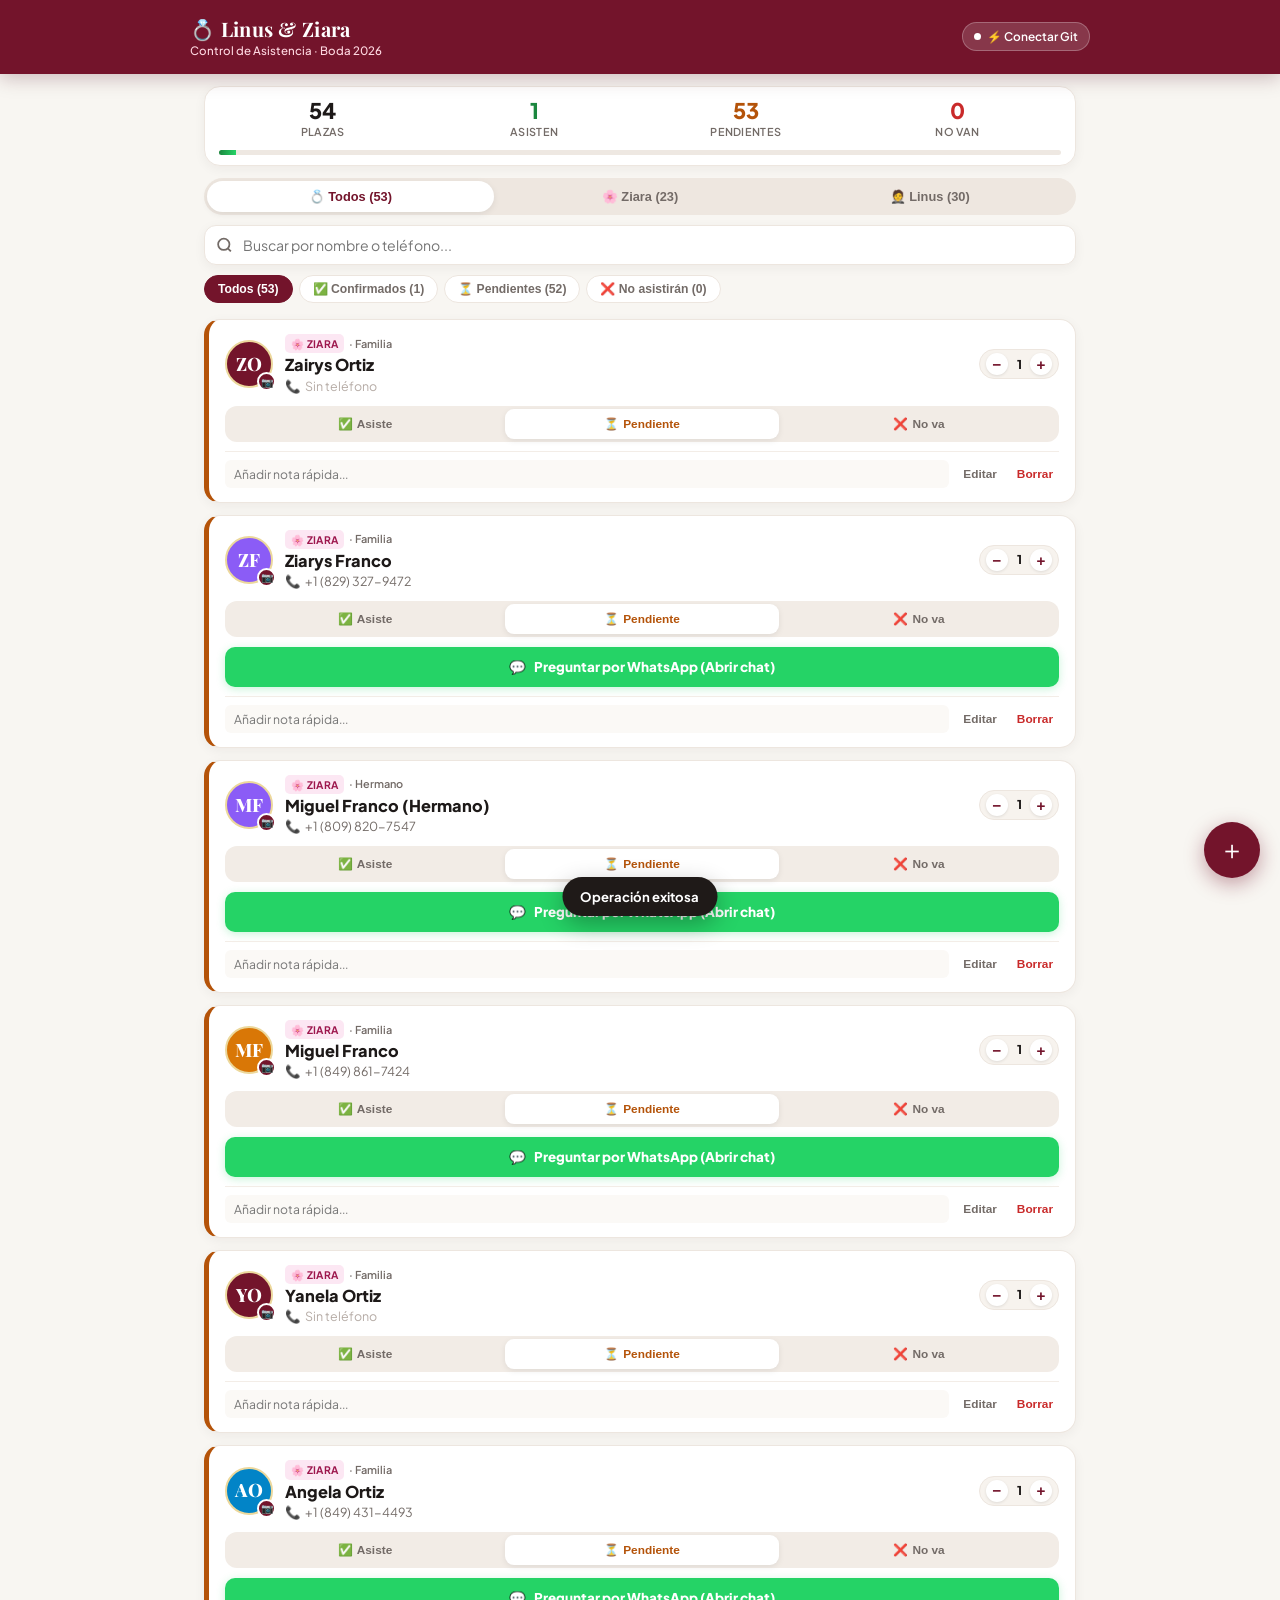
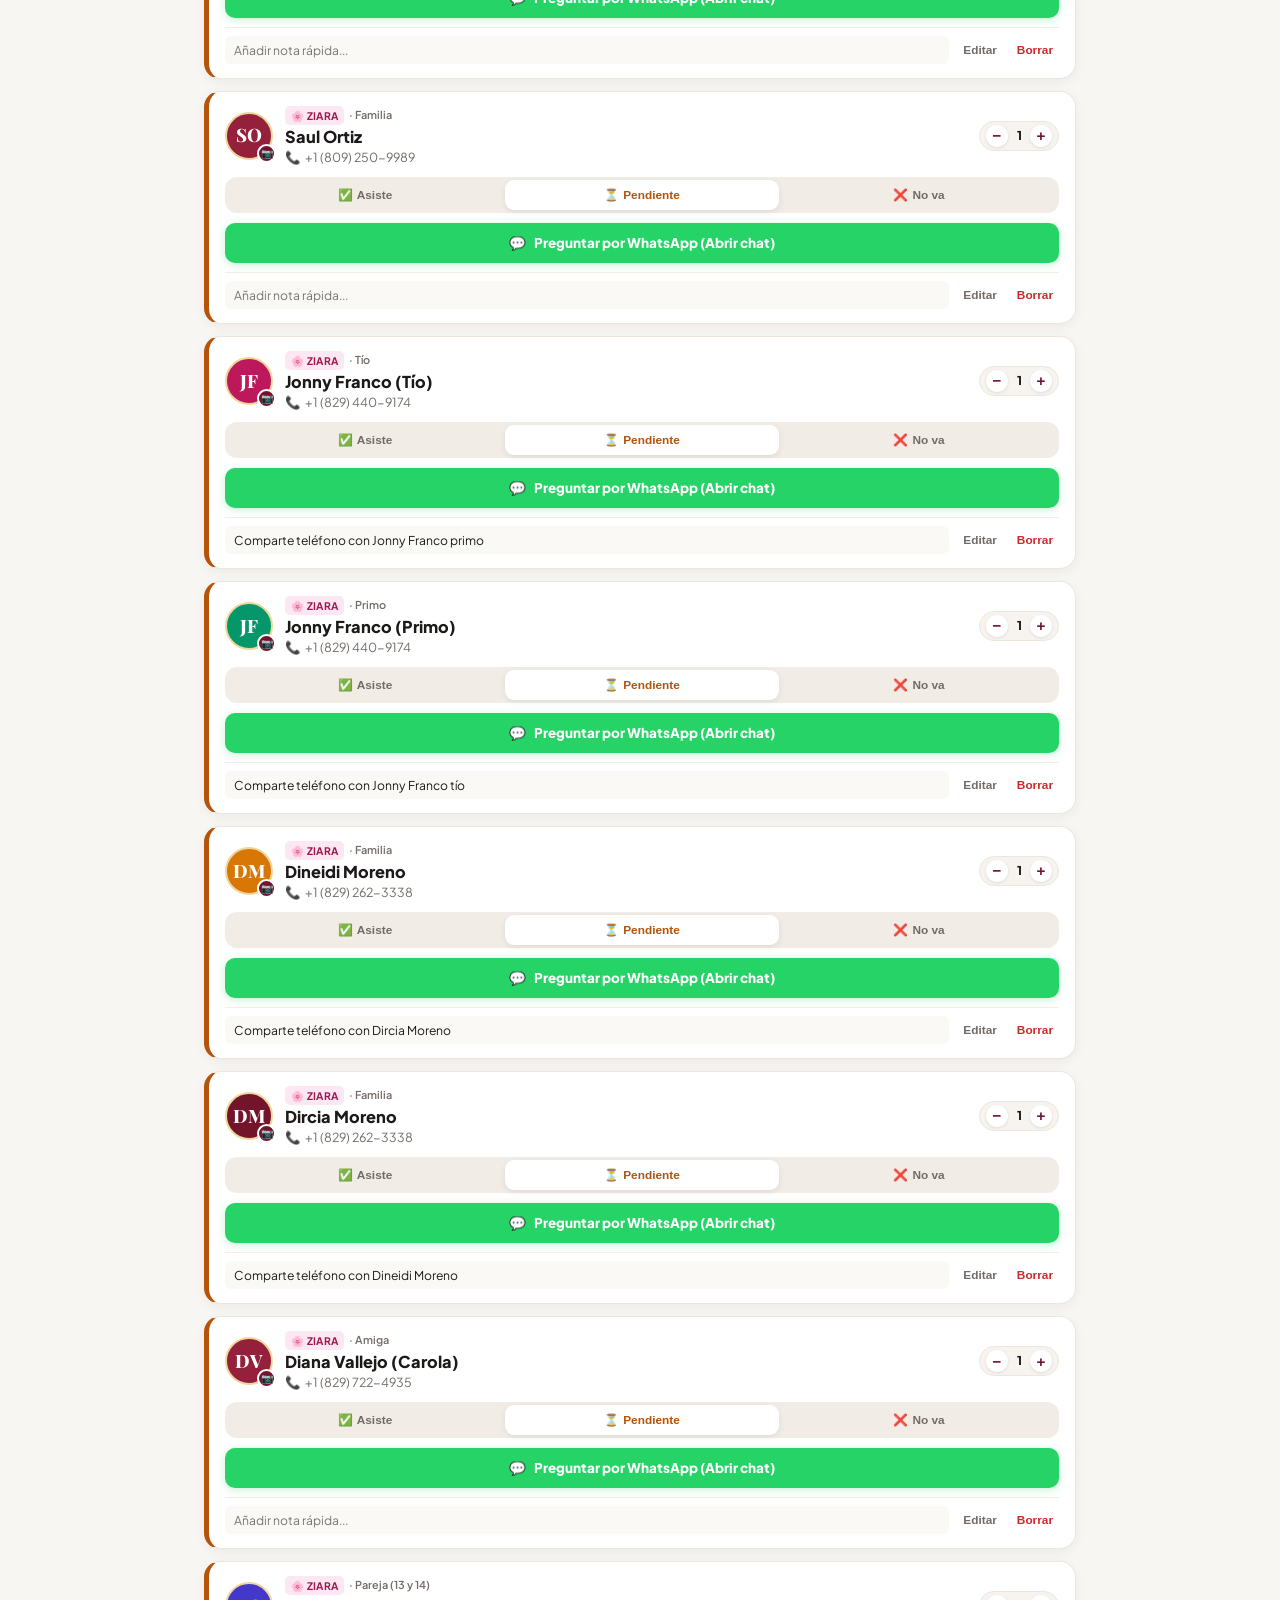
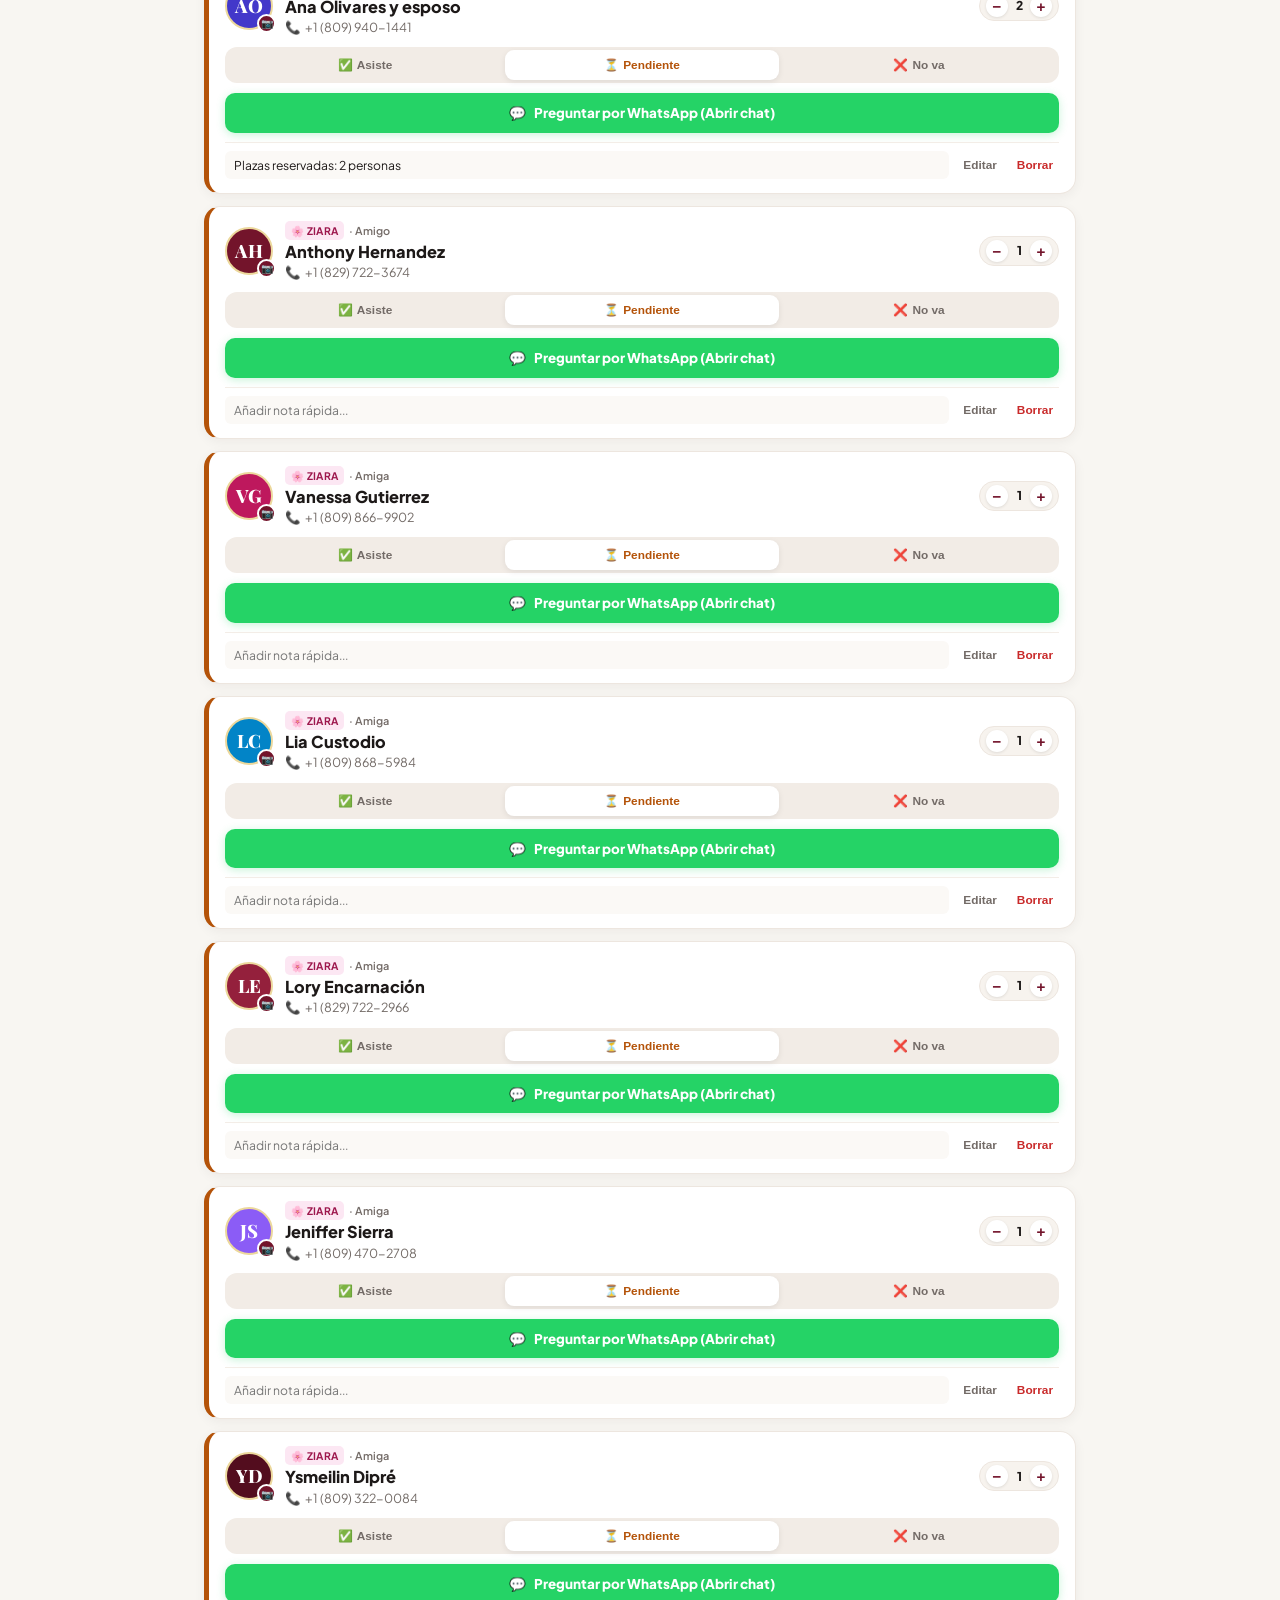
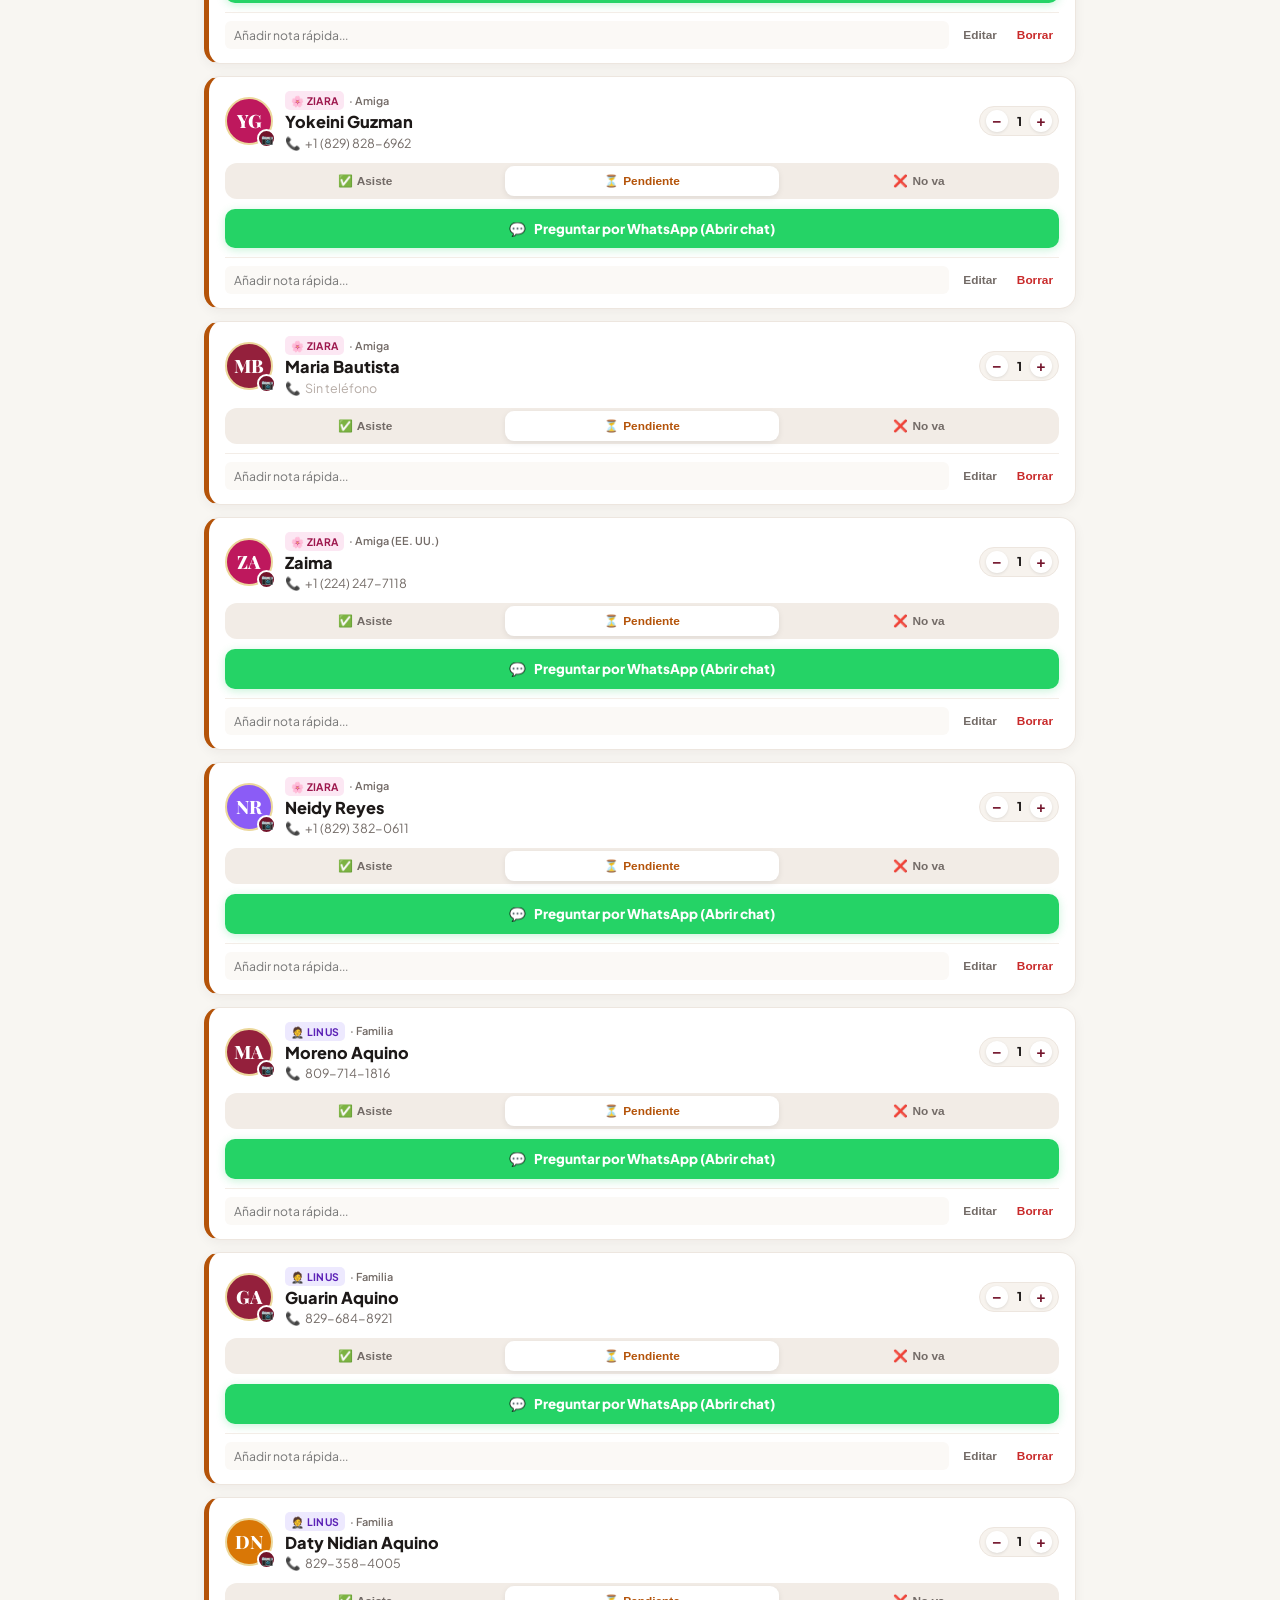
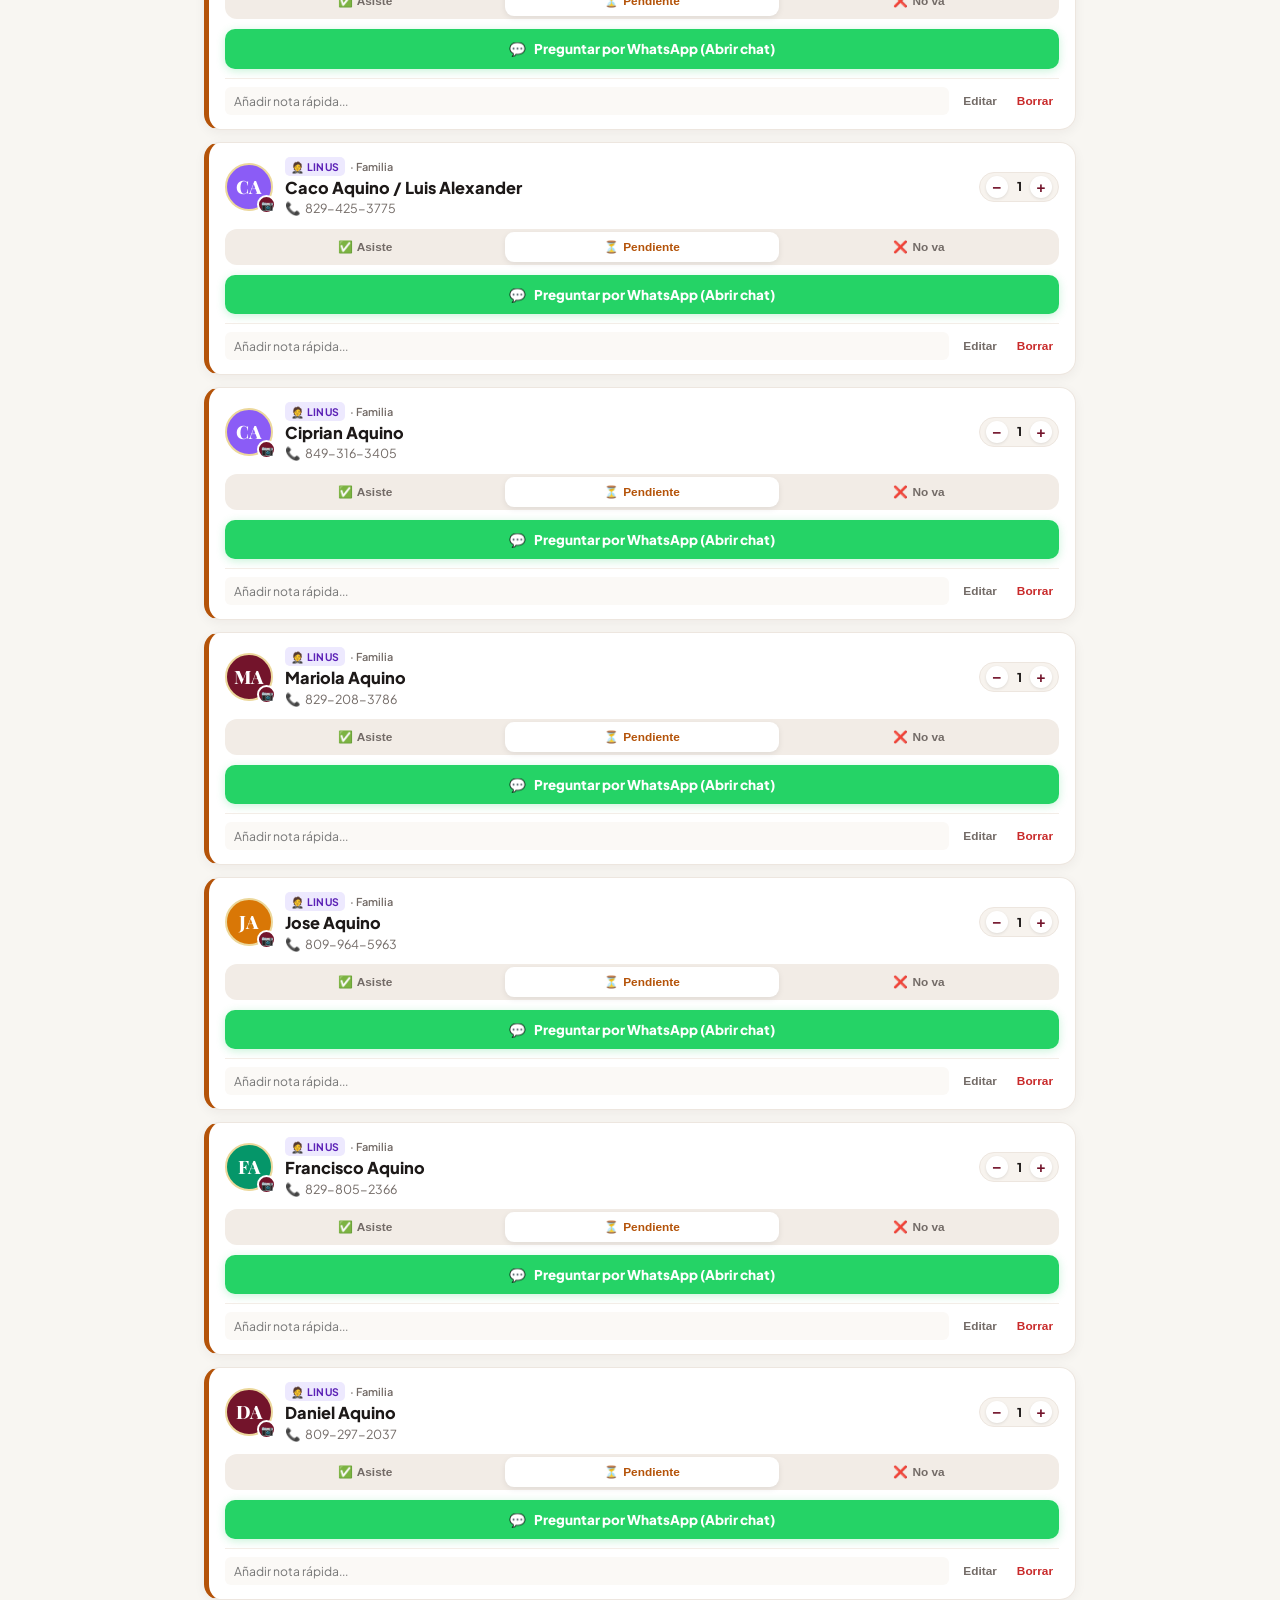
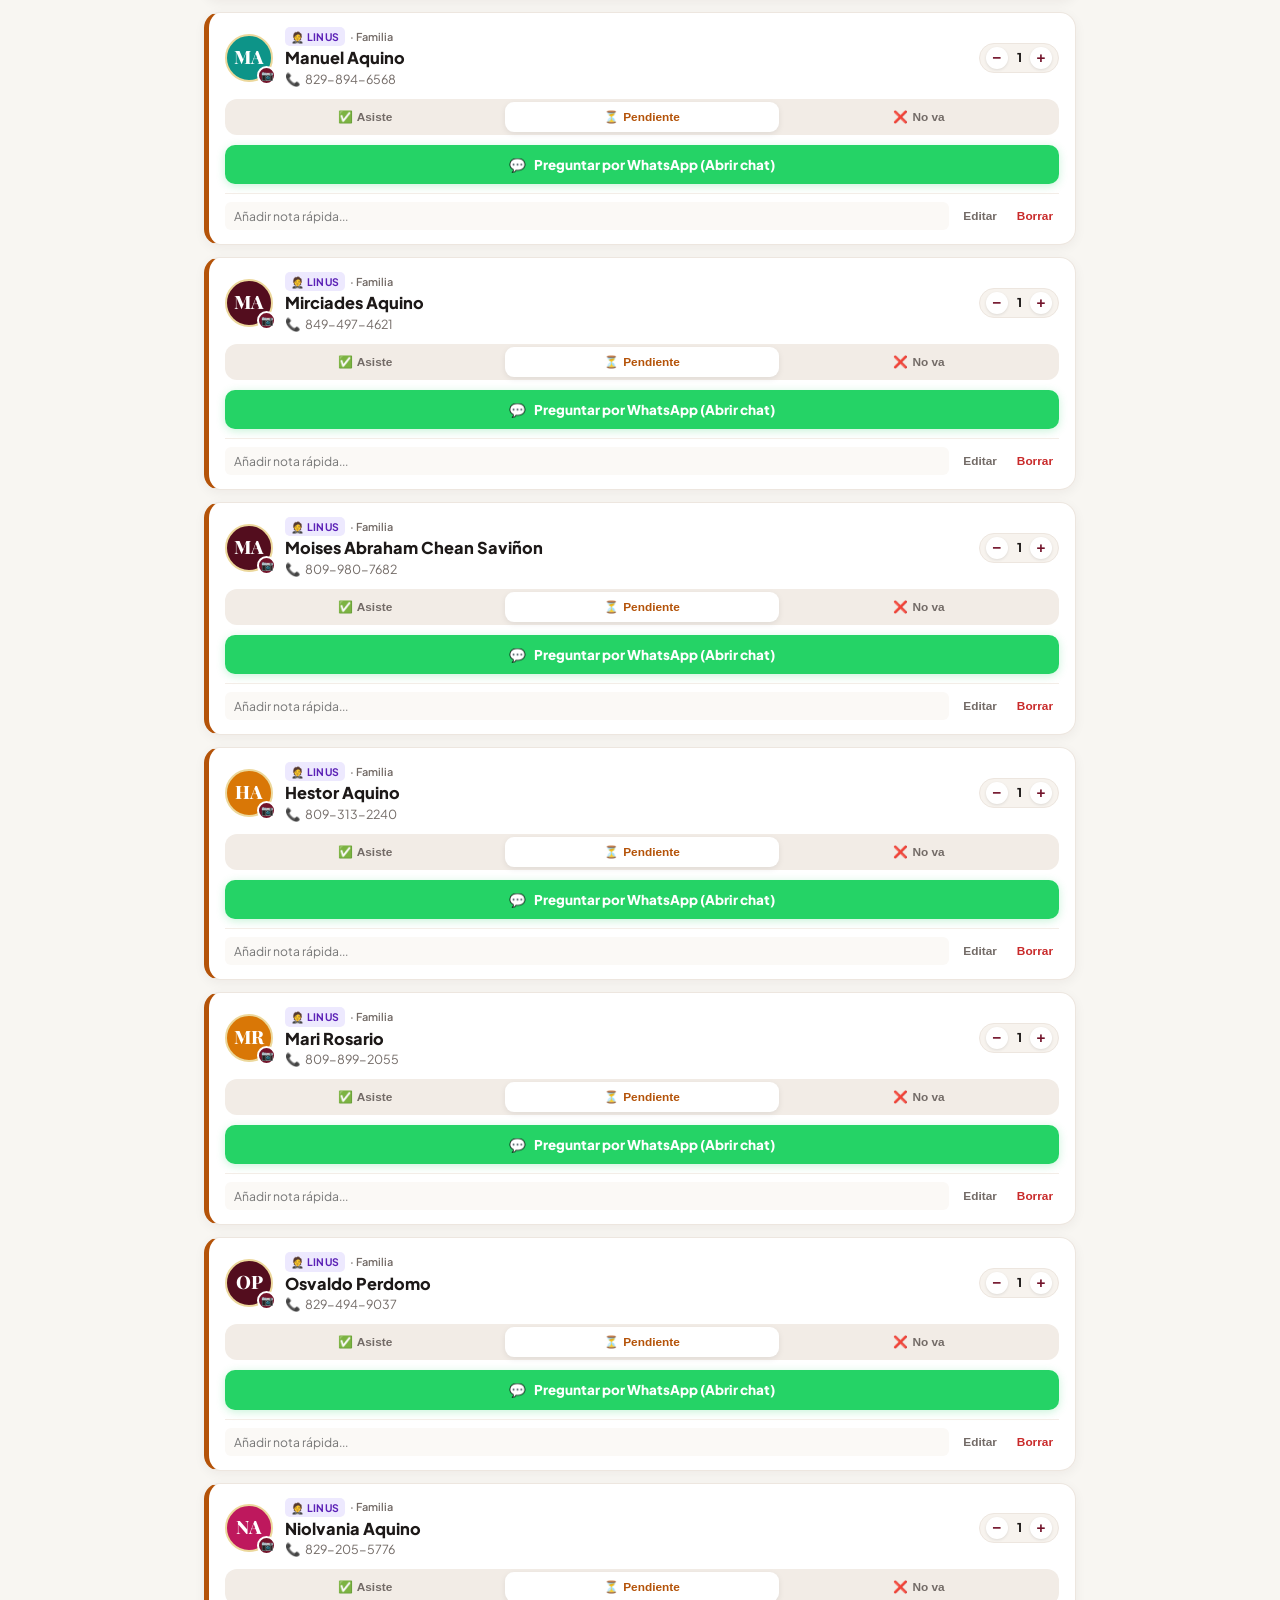
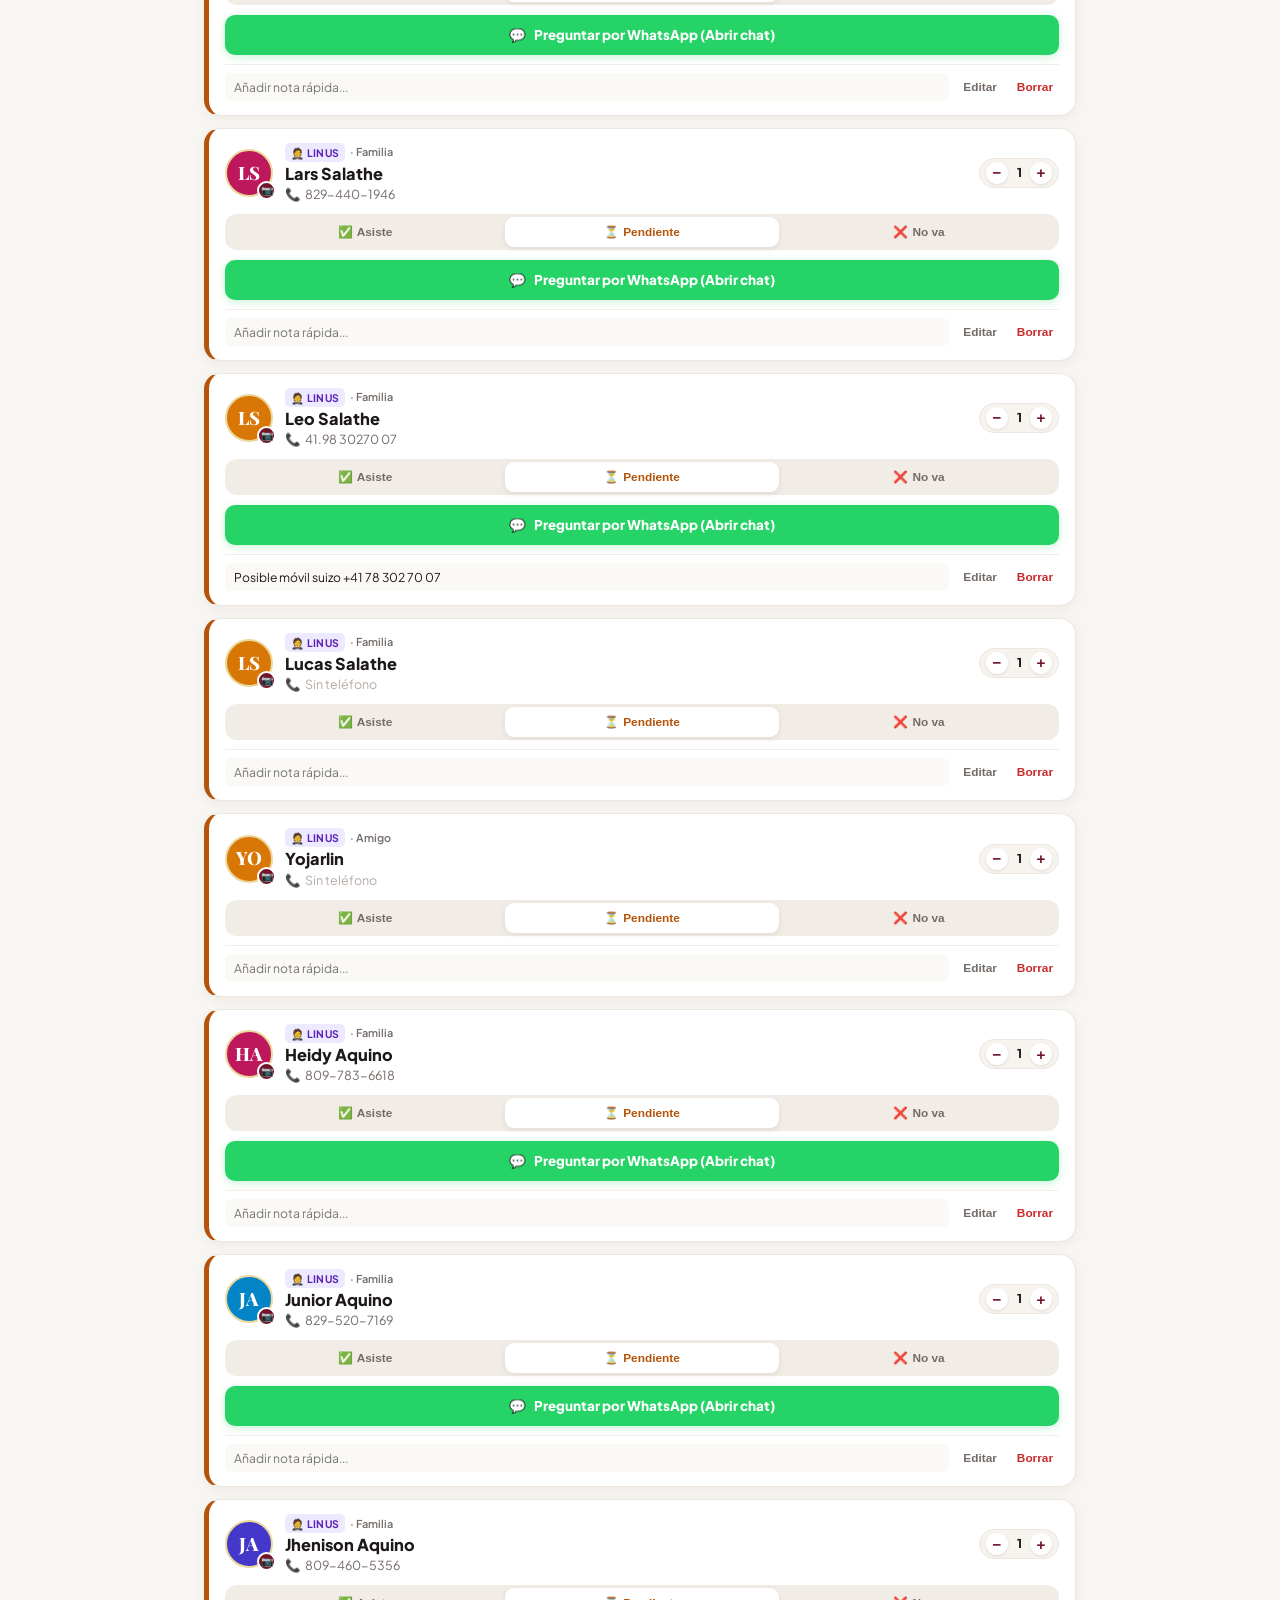
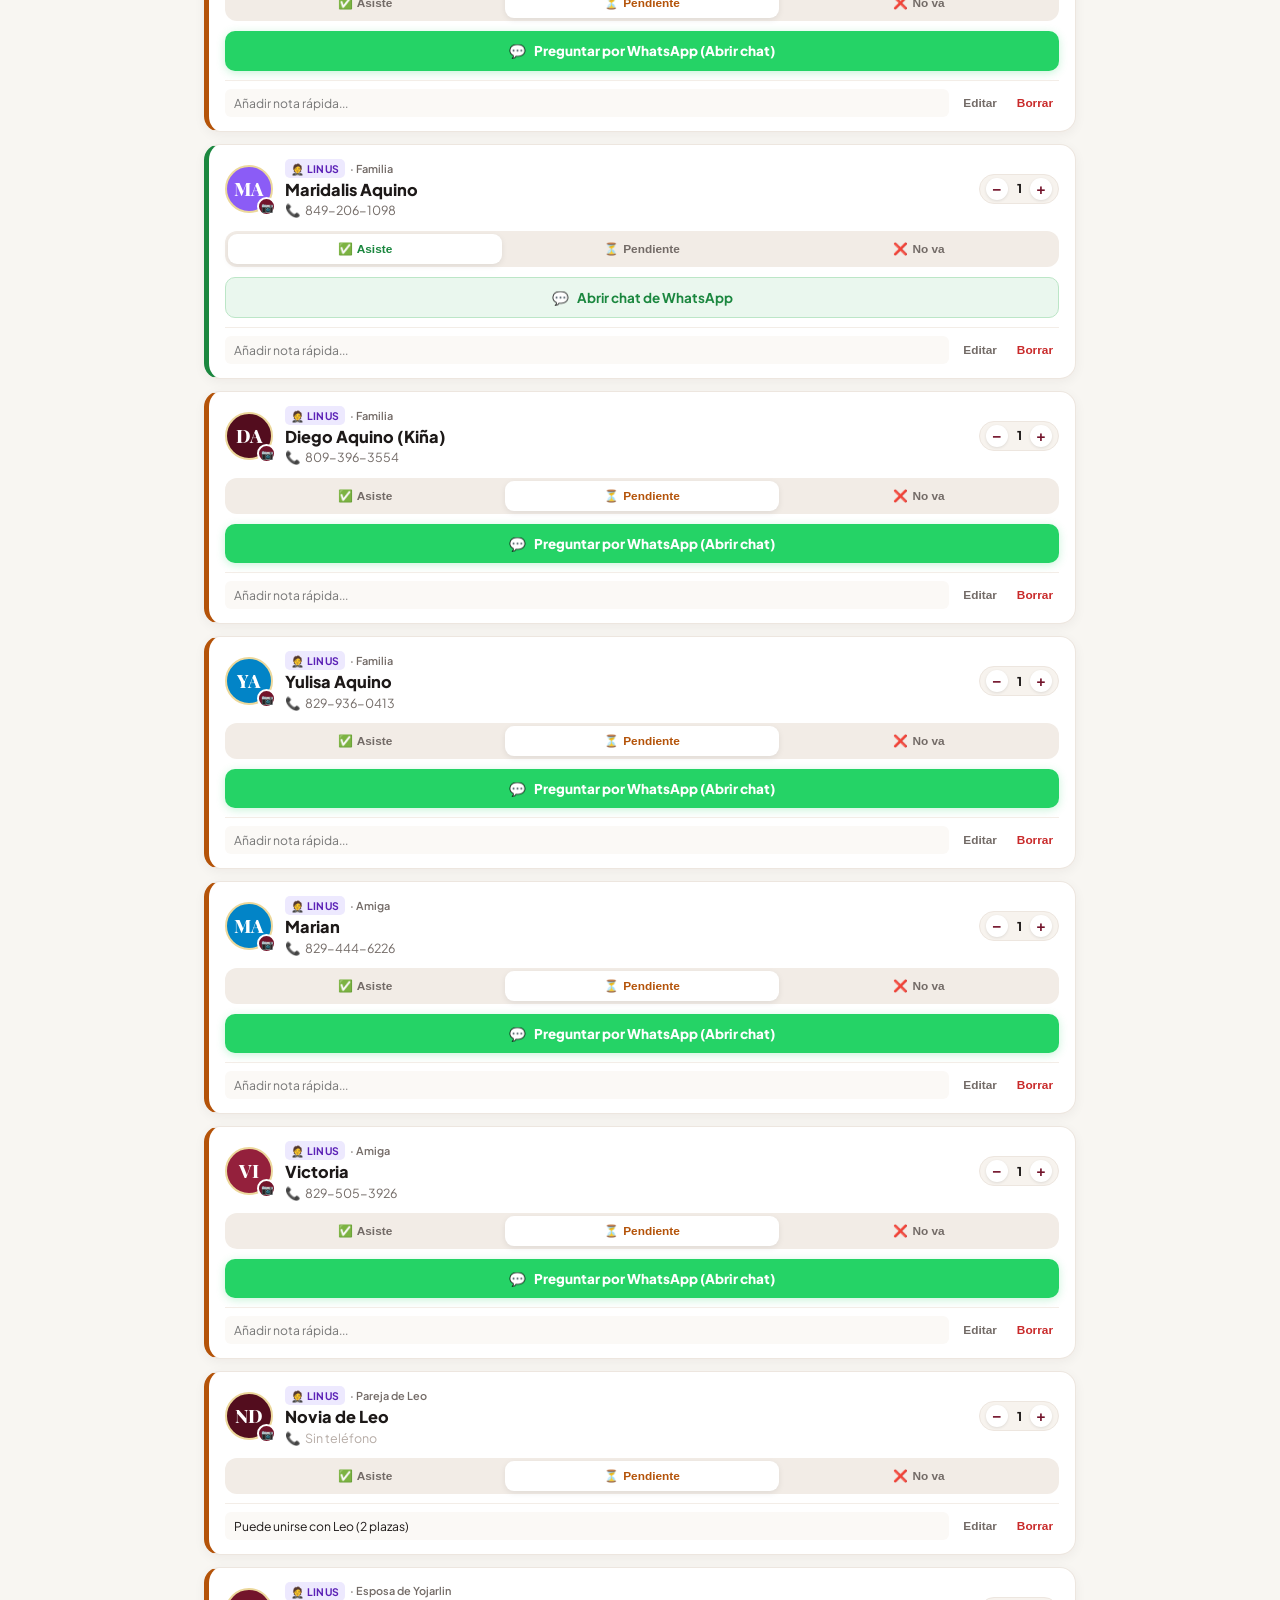
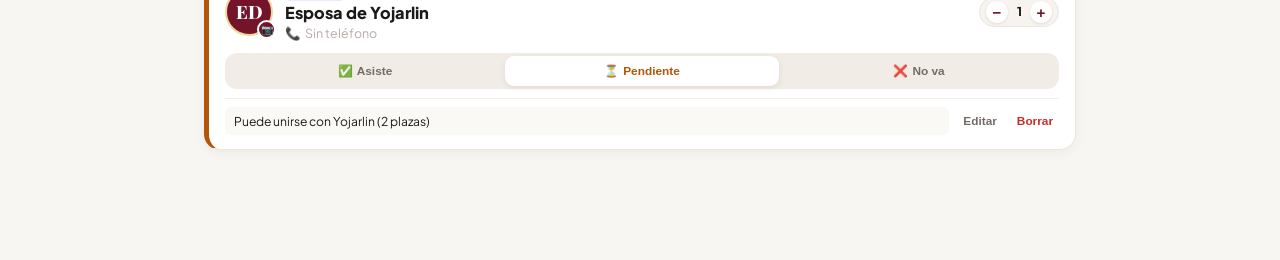
==== commit da7107be: "Corrige sincronizacion en tiempo real con GitHub API sin cache de CDN y mejora modal Git" ====
--- a/confirmaciones.html
+++ b/confirmaciones.html
@@ -800,30 +800,47 @@
   <div class="modal-card">
     <div class="modal-handle"></div>
     <div class="modal-head">
-      <h3 class="modal-title">Guardado Automático en Git</h3>
+      <h3 class="modal-title">Sincronización con Git</h3>
       <button class="btn-m-close" onclick="closeModal('gitModal')">&times;</button>
     </div>
 
-    <p style="font-size:0.84rem; color:var(--text-muted); margin-bottom:12px;">
-      Conecta tu Token de GitHub para que cada vez que tú o Ziara marquen a alguien como <b>Confirmado</b>, se guarde <b>automáticamente en el Git</b> en tiempo real sin tener que mandar códigos.
-    </p>
-
-    <div class="form-item">
-      <label>Token de GitHub (Personal Access Token):</label>
-      <input type="password" id="gitTokenInput" class="form-input" placeholder="ghp_xxxxxxxxxxxx...">
-      <small style="font-size:0.72rem; color:var(--text-muted); margin-top:3px;">
-        👉 <a href="https://github.com/settings/tokens/new?description=Boda-Linus-Ziara-Sync&scopes=repo" target="_blank" style="color:var(--wine); font-weight:700;">Haz clic aquí para crear tu token en GitHub</a> (marca la casilla <b>repo</b> y pulsa Generar).
-      </small>
+    <!-- Active Connected State -->
+    <div id="gitConnectedBox" style="display:none; background:rgba(46,125,50,0.08); border:1px solid rgba(46,125,50,0.25); border-radius:12px; padding:14px; margin-bottom:14px;">
+      <div style="color:#2e7d32; font-weight:700; font-size:0.92rem; display:flex; align-items:center; gap:8px;">
+        <span>✅ Conectado a Git con éxito</span>
+      </div>
+      <p style="font-size:0.78rem; color:var(--text); margin:6px 0 12px; line-height:1.4;">
+        Cada confirmación o cambio se guarda <b>automáticamente y en tiempo real</b> en tu repositorio de GitHub. Linus y Ziara siempre ven los mismos datos actualizados.
+      </p>
+      <div style="display:flex; gap:8px; flex-wrap:wrap;">
+        <button type="button" class="btn-save-act" onclick="fetchFromGit(true)" style="flex:1; margin:0; padding:9px 12px; font-size:0.78rem;">🔄 Sincronizar Ahora</button>
+        <button type="button" onclick="disconnectGit()" style="background:#fff; color:var(--red); border:1px solid #ffcdd2; padding:9px 12px; border-radius:10px; font-size:0.78rem; font-weight:600; cursor:pointer;">Desconectar</button>
+      </div>
     </div>
 
-    <button type="button" class="btn-save-act" onclick="saveGitToken()" style="margin-top:4px;">🔐 Conectar y Guardar en Git</button>
-
-    <div id="ziaraShareSection" style="margin-top:20px; padding-top:14px; border-top:1px solid var(--border); display:none;">
-      <label style="font-size:0.8rem; font-weight:700; color:var(--wine);">📲 Enlace para el celular de Ziara:</label>
-      <p style="font-size:0.75rem; color:var(--text-muted); margin:4px 0 8px;">
+    <!-- Connect Form (when not connected) -->
+    <div id="gitConnectForm">
+      <p style="font-size:0.84rem; color:var(--text-muted); margin-bottom:12px;">
+        Conecta tu Token de GitHub para que cada vez que tú o Ziara marquen a alguien como <b>Confirmado</b>, se guarde <b>automáticamente en el Git</b> en tiempo real sin tener que mandar códigos.
+      </p>
+
+      <div class="form-item">
+        <label>Token de GitHub (Personal Access Token):</label>
+        <input type="password" id="gitTokenInput" class="form-input" placeholder="ghp_xxxxxxxxxxxx...">
+        <small style="font-size:0.72rem; color:var(--text-muted); margin-top:3px;">
+          👉 <a href="https://github.com/settings/tokens/new?description=Boda-Linus-Ziara-Sync&scopes=repo" target="_blank" style="color:var(--wine); font-weight:700;">Haz clic aquí para crear tu token en GitHub</a> (marca la casilla <b>repo</b> y pulsa Generar).
+        </small>
+      </div>
+
+      <button type="button" class="btn-save-act" onclick="saveGitToken()" style="margin-top:4px;">🔐 Conectar y Guardar en Git</button>
+    </div>
+
+    <div id="ziaraShareSection" style="margin-top:16px; padding-top:14px; border-top:1px solid var(--border); display:none;">
+      <label style="font-size:0.82rem; font-weight:700; color:var(--wine);">📲 Enlace para el celular de Ziara:</label>
+      <p style="font-size:0.75rem; color:var(--text-muted); margin:4px 0 10px; line-height:1.4;">
         Envíale este enlace por WhatsApp a Ziara. Al tocarlo en su celular, quedará conectada a Git automáticamente sin tener que configurar nada.
       </p>
-      <button type="button" class="btn-wa-direct" onclick="copyZiaraLink()">
+      <button type="button" class="btn-wa-direct" onclick="copyZiaraLink()" style="width:100%; justify-content:center;">
         <span>💬 Copiar enlace directo para Ziara</span>
       </button>
     </div>
@@ -834,7 +851,7 @@
 <div class="toast" id="toastMsg">Operación exitosa</div>
 
 <script>
-const INITIAL_DATA = [{"id": 101, "list_num": "1", "name": "Zairys Ortiz", "greeting": "Zairys", "phone": "", "wa": "", "personas": 1, "group": "ziara", "relation": "Familia", "status": "pending", "notes": "", "photo": ""}, {"id": 102, "list_num": "2", "name": "Ziarys Franco", "greeting": "Ziarys", "phone": "+1 (829) 327-9472", "wa": "18293279472", "personas": 1, "group": "ziara", "relation": "Familia", "status": "pending", "notes": "", "photo": ""}, {"id": 103, "list_num": "3", "name": "Miguel Franco (Hermano)", "greeting": "Miguel", "phone": "+1 (809) 820-7547", "wa": "18098207547", "personas": 1, "group": "ziara", "relation": "Hermano", "status": "pending", "notes": "", "photo": ""}, {"id": 104, "list_num": "4", "name": "Miguel Franco", "greeting": "Miguel", "phone": "+1 (849) 861-7424", "wa": "18498617424", "personas": 1, "group": "ziara", "relation": "Familia", "status": "pending", "notes": "", "photo": ""}, {"id": 105, "list_num": "5", "name": "Yanela Ortiz", "greeting": "Yanela", "phone": "", "wa": "", "personas": 1, "group": "ziara", "relation": "Familia", "status": "pending", "notes": "", "photo": ""}, {"id": 106, "list_num": "6", "name": "Angela Ortiz", "greeting": "Angela", "phone": "+1 (849) 431-4493", "wa": "18494314493", "personas": 1, "group": "ziara", "relation": "Familia", "status": "pending", "notes": "", "photo": ""}, {"id": 107, "list_num": "7", "name": "Saul Ortiz", "greeting": "Saul", "phone": "+1 (809) 250-9989", "wa": "18092509989", "personas": 1, "group": "ziara", "relation": "Familia", "status": "pending", "notes": "", "photo": ""}, {"id": 108, "list_num": "8", "name": "Jonny Franco (Tío)", "greeting": "Jonny", "link_name": "Jonny Franco", "phone": "+1 (829) 440-9174", "wa": "18294409174", "personas": 1, "group": "ziara", "relation": "Tío", "status": "pending", "notes": "Comparte teléfono con Jonny Franco primo", "photo": ""}, {"id": 109, "list_num": "9", "name": "Jonny Franco (Primo)", "greeting": "Jonny", "link_name": "Jonny Franco", "phone": "+1 (829) 440-9174", "wa": "18294409174", "personas": 1, "group": "ziara", "relation": "Primo", "status": "pending", "notes": "Comparte teléfono con Jonny Franco tío", "photo": ""}, {"id": 110, "list_num": "10", "name": "Dineidi Moreno", "greeting": "Dineidi", "phone": "+1 (829) 262-3338", "wa": "18292623338", "personas": 1, "group": "ziara", "relation": "Familia", "status": "pending", "notes": "Comparte teléfono con Dircia Moreno", "photo": ""}, {"id": 111, "list_num": "11", "name": "Dircia Moreno", "greeting": "Dircia", "phone": "+1 (829) 262-3338", "wa": "18292623338", "personas": 1, "group": "ziara", "relation": "Familia", "status": "pending", "notes": "Comparte teléfono con Dineidi Moreno", "photo": ""}, {"id": 112, "list_num": "12", "name": "Diana Vallejo (Carola)", "greeting": "Diana", "link_name": "Diana Vallejo", "phone": "+1 (829) 722-4935", "wa": "18297224935", "personas": 1, "group": "ziara", "relation": "Amiga", "status": "pending", "notes": "", "photo": ""}, {"id": 113, "list_num": "13-14", "name": "Ana Olivares y esposo", "greeting": "Ana", "link_name": "Ana Olivares y esposo", "phone": "+1 (809) 940-1441", "wa": "18099401441", "personas": 2, "group": "ziara", "relation": "Pareja (13 y 14)", "status": "pending", "notes": "Plazas reservadas: 2 personas", "photo": ""}, {"id": 115, "list_num": "15", "name": "Anthony Hernandez", "greeting": "Anthony", "phone": "+1 (829) 722-3674", "wa": "18297223674", "personas": 1, "group": "ziara", "relation": "Amigo", "status": "pending", "notes": "", "photo": ""}, {"id": 116, "list_num": "16", "name": "Vanessa Gutierrez", "greeting": "Vanessa", "phone": "+1 (809) 866-9902", "wa": "18098669902", "personas": 1, "group": "ziara", "relation": "Amiga", "status": "pending", "notes": "", "photo": ""}, {"id": 117, "list_num": "17", "name": "Lia Custodio", "greeting": "Lia", "phone": "+1 (809) 868-5984", "wa": "18098685984", "personas": 1, "group": "ziara", "relation": "Amiga", "status": "pending", "notes": "", "photo": ""}, {"id": 118, "list_num": "18", "name": "Lory Encarnación", "greeting": "Lory", "phone": "+1 (829) 722-2966", "wa": "18297222966", "personas": 1, "group": "ziara", "relation": "Amiga", "status": "pending", "notes": "", "photo": ""}, {"id": 119, "list_num": "19", "name": "Jeniffer Sierra", "greeting": "Jeniffer", "phone": "+1 (809) 470-2708", "wa": "18094702708", "personas": 1, "group": "ziara", "relation": "Amiga", "status": "pending", "notes": "", "photo": ""}, {"id": 120, "list_num": "20", "name": "Ysmeilin Dipré", "greeting": "Ysmeilin", "phone": "+1 (809) 322-0084", "wa": "18093220084", "personas": 1, "group": "ziara", "relation": "Amiga", "status": "pending", "notes": "", "photo": ""}, {"id": 121, "list_num": "21", "name": "Yokeini Guzman", "greeting": "Yokeini", "phone": "+1 (829) 828-6962", "wa": "18298286962", "personas": 1, "group": "ziara", "relation": "Amiga", "status": "pending", "notes": "", "photo": ""}, {"id": 122, "list_num": "22", "name": "Maria Bautista", "greeting": "Maria", "phone": "", "wa": "", "personas": 1, "group": "ziara", "relation": "Amiga", "status": "pending", "notes": "", "photo": ""}, {"id": 123, "list_num": "23", "name": "Zaima", "greeting": "Zaima", "phone": "+1 (224) 247-7118", "wa": "12242477118", "personas": 1, "group": "ziara", "relation": "Amiga (EE. UU.)", "status": "pending", "notes": "", "photo": ""}, {"id": 124, "list_num": "24", "name": "Neidy Reyes", "greeting": "Neidy", "phone": "+1 (829) 382-0611", "wa": "18293820611", "personas": 1, "group": "ziara", "relation": "Amiga", "status": "pending", "notes": "", "photo": ""}, {"id": 1, "list_num": "1", "name": "Moreno Aquino", "greeting": "Moreno", "phone": "809-714-1816", "wa": "18097141816", "personas": 1, "group": "linus", "relation": "Familia", "status": "pending", "notes": "", "photo": ""}, {"id": 2, "list_num": "2", "name": "Guarin Aquino", "greeting": "Guarin", "phone": "829-684-8921", "wa": "18296848921", "personas": 1, "group": "linus", "relation": "Familia", "status": "pending", "notes": "", "photo": ""}, {"id": 3, "list_num": "3", "name": "Daty Nidian Aquino", "greeting": "Daty Nidian", "phone": "829-358-4005", "wa": "18293584005", "personas": 1, "group": "linus", "relation": "Familia", "status": "pending", "notes": "", "photo": ""}, {"id": 4, "list_num": "4", "name": "Caco Aquino / Luis Alexander", "greeting": "Caco", "link_name": "Luis Alexander Aquino", "phone": "829-425-3775", "wa": "18294253775", "personas": 1, "group": "linus", "relation": "Familia", "status": "pending", "notes": "", "photo": ""}, {"id": 5, "list_num": "5", "name": "Ciprian Aquino", "greeting": "Ciprian", "phone": "849-316-3405", "wa": "18493163405", "personas": 1, "group": "linus", "relation": "Familia", "status": "pending", "notes": "", "photo": ""}, {"id": 6, "list_num": "6", "name": "Mariola Aquino", "greeting": "Mariola", "phone": "829-208-3786", "wa": "18292083786", "personas": 1, "group": "linus", "relation": "Familia", "status": "pending", "notes": "", "photo": ""}, {"id": 7, "list_num": "7", "name": "Jose Aquino", "greeting": "Jose", "phone": "809-964-5963", "wa": "18099645963", "personas": 1, "group": "linus", "relation": "Familia", "status": "pending", "notes": "", "photo": ""}, {"id": 8, "list_num": "8", "name": "Francisco Aquino", "greeting": "Francisco", "phone": "829-805-2366", "wa": "18298052366", "personas": 1, "group": "linus", "relation": "Familia", "status": "pending", "notes": "", "photo": ""}, {"id": 9, "list_num": "9", "name": "Daniel Aquino", "greeting": "Daniel", "phone": "809-297-2037", "wa": "18092972037", "personas": 1, "group": "linus", "relation": "Familia", "status": "pending", "notes": "", "photo": ""}, {"id": 10, "list_num": "10", "name": "Manuel Aquino", "greeting": "Manuel", "phone": "829-894-6568", "wa": "18298946568", "personas": 1, "group": "linus", "relation": "Familia", "status": "pending", "notes": "", "photo": ""}, {"id": 11, "list_num": "11", "name": "Mirciades Aquino", "greeting": "Mirciades", "phone": "849-497-4621", "wa": "18494974621", "personas": 1, "group": "linus", "relation": "Familia", "status": "pending", "notes": "", "photo": ""}, {"id": 12, "list_num": "12", "name": "Moises Abraham Chean Saviñon", "greeting": "Moises", "phone": "809-980-7682", "wa": "18099807682", "personas": 1, "group": "linus", "relation": "Familia", "status": "pending", "notes": "", "photo": ""}, {"id": 13, "list_num": "13", "name": "Hestor Aquino", "greeting": "Hestor", "phone": "809-313-2240", "wa": "18093132240", "personas": 1, "group": "linus", "relation": "Familia", "status": "pending", "notes": "", "photo": ""}, {"id": 14, "list_num": "14", "name": "Mari Rosario", "greeting": "Mari", "phone": "809-899-2055", "wa": "18098992055", "personas": 1, "group": "linus", "relation": "Familia", "status": "pending", "notes": "", "photo": ""}, {"id": 15, "list_num": "15", "name": "Osvaldo Perdomo", "greeting": "Osvaldo", "phone": "829-494-9037", "wa": "18294949037", "personas": 1, "group": "linus", "relation": "Familia", "status": "pending", "notes": "", "photo": ""}, {"id": 16, "list_num": "16", "name": "Niolvania Aquino", "greeting": "Niolvania", "phone": "829-205-5776", "wa": "18292055776", "personas": 1, "group": "linus", "relation": "Familia", "status": "pending", "notes": "", "photo": ""}, {"id": 17, "list_num": "17", "name": "Lars Salathe", "greeting": "Lars", "phone": "829-440-1946", "wa": "18294401946", "personas": 1, "group": "linus", "relation": "Familia", "status": "pending", "notes": "", "photo": ""}, {"id": 18, "list_num": "18", "name": "Leo Salathe", "greeting": "Leo", "phone": "41.98 30270 07", "wa": "41983027007", "personas": 1, "group": "linus", "relation": "Familia", "status": "pending", "notes": "Posible móvil suizo +41 78 302 70 07", "photo": ""}, {"id": 19, "list_num": "19", "name": "Lucas Salathe", "greeting": "Lucas", "phone": "", "wa": "", "personas": 1, "group": "linus", "relation": "Familia", "status": "pending", "notes": "", "photo": ""}, {"id": 20, "list_num": "20", "name": "Yojarlin", "greeting": "Yojarlin", "phone": "", "wa": "", "personas": 1, "group": "linus", "relation": "Amigo", "status": "pending", "notes": "", "photo": ""}, {"id": 21, "list_num": "21", "name": "Heidy Aquino", "greeting": "Heidy", "phone": "809-783-6618", "wa": "18097836618", "personas": 1, "group": "linus", "relation": "Familia", "status": "pending", "notes": "", "photo": ""}, {"id": 22, "list_num": "22", "name": "Junior Aquino", "greeting": "Junior", "phone": "829-520-7169", "wa": "18295207169", "personas": 1, "group": "linus", "relation": "Familia", "status": "pending", "notes": "", "photo": ""}, {"id": 23, "list_num": "23", "name": "Jhenison Aquino", "greeting": "Jhenison", "phone": "809-460-5356", "wa": "18094605356", "personas": 1, "group": "linus", "relation": "Familia", "status": "pending", "notes": "", "photo": ""}, {"id": 24, "list_num": "24", "name": "Maridalis Aquino", "greeting": "Maridalis", "phone": "849-206-1098", "wa": "18492061098", "personas": 1, "group": "linus", "relation": "Familia", "status": "pending", "notes": "", "photo": ""}, {"id": 25, "list_num": "25", "name": "Diego Aquino (Kiña)", "greeting": "Diego", "link_name": "Diego Aquino", "phone": "809-396-3554", "wa": "18093963554", "personas": 1, "group": "linus", "relation": "Familia", "status": "pending", "notes": "", "photo": ""}, {"id": 26, "list_num": "26", "name": "Yulisa Aquino", "greeting": "Yulisa", "phone": "829-936-0413", "wa": "18299360413", "personas": 1, "group": "linus", "relation": "Familia", "status": "pending", "notes": "", "photo": ""}, {"id": 27, "list_num": "27", "name": "Marian", "greeting": "Marian", "phone": "829-444-6226", "wa": "18294446226", "personas": 1, "group": "linus", "relation": "Amiga", "status": "pending", "notes": "", "photo": ""}, {"id": 28, "list_num": "28", "name": "Victoria", "greeting": "Victoria", "phone": "829-505-3926", "wa": "18295053926", "personas": 1, "group": "linus", "relation": "Amiga", "status": "pending", "notes": "", "photo": ""}, {"id": 29, "list_num": "29", "name": "Novia de Leo", "greeting": "Amiga", "phone": "", "wa": "", "personas": 1, "group": "linus", "relation": "Pareja de Leo", "status": "pending", "notes": "Puede unirse con Leo (2 plazas)", "photo": ""}, {"id": 30, "list_num": "30", "name": "Esposa de Yojarlin", "greeting": "Amiga", "phone": "", "wa": "", "personas": 1, "group": "linus", "relation": "Esposa de Yojarlin", "status": "pending", "notes": "Puede unirse con Yojarlin (2 plazas)", "photo": ""}];
+const INITIAL_DATA = [{"id": 101, "list_num": "1", "name": "Zairys Ortiz", "greeting": "Zairys", "phone": "", "wa": "", "personas": 1, "group": "ziara", "relation": "Familia", "status": "pending", "notes": "", "photo": ""}, {"id": 102, "list_num": "2", "name": "Ziarys Franco", "greeting": "Ziarys", "phone": "+1 (829) 327-9472", "wa": "18293279472", "personas": 1, "group": "ziara", "relation": "Familia", "status": "pending", "notes": "", "photo": ""}, {"id": 103, "list_num": "3", "name": "Miguel Franco (Hermano)", "greeting": "Miguel", "phone": "+1 (809) 820-7547", "wa": "18098207547", "personas": 1, "group": "ziara", "relation": "Hermano", "status": "pending", "notes": "", "photo": ""}, {"id": 104, "list_num": "4", "name": "Miguel Franco", "greeting": "Miguel", "phone": "+1 (849) 861-7424", "wa": "18498617424", "personas": 1, "group": "ziara", "relation": "Familia", "status": "pending", "notes": "", "photo": ""}, {"id": 105, "list_num": "5", "name": "Yanela Ortiz", "greeting": "Yanela", "phone": "", "wa": "", "personas": 1, "group": "ziara", "relation": "Familia", "status": "pending", "notes": "", "photo": ""}, {"id": 106, "list_num": "6", "name": "Angela Ortiz", "greeting": "Angela", "phone": "+1 (849) 431-4493", "wa": "18494314493", "personas": 1, "group": "ziara", "relation": "Familia", "status": "pending", "notes": "", "photo": ""}, {"id": 107, "list_num": "7", "name": "Saul Ortiz", "greeting": "Saul", "phone": "+1 (809) 250-9989", "wa": "18092509989", "personas": 1, "group": "ziara", "relation": "Familia", "status": "pending", "notes": "", "photo": ""}, {"id": 108, "list_num": "8", "name": "Jonny Franco (Tío)", "greeting": "Jonny", "link_name": "Jonny Franco", "phone": "+1 (829) 440-9174", "wa": "18294409174", "personas": 1, "group": "ziara", "relation": "Tío", "status": "pending", "notes": "Comparte teléfono con Jonny Franco primo", "photo": ""}, {"id": 109, "list_num": "9", "name": "Jonny Franco (Primo)", "greeting": "Jonny", "link_name": "Jonny Franco", "phone": "+1 (829) 440-9174", "wa": "18294409174", "personas": 1, "group": "ziara", "relation": "Primo", "status": "pending", "notes": "Comparte teléfono con Jonny Franco tío", "photo": ""}, {"id": 110, "list_num": "10", "name": "Dineidi Moreno", "greeting": "Dineidi", "phone": "+1 (829) 262-3338", "wa": "18292623338", "personas": 1, "group": "ziara", "relation": "Familia", "status": "pending", "notes": "Comparte teléfono con Dircia Moreno", "photo": ""}, {"id": 111, "list_num": "11", "name": "Dircia Moreno", "greeting": "Dircia", "phone": "+1 (829) 262-3338", "wa": "18292623338", "personas": 1, "group": "ziara", "relation": "Familia", "status": "pending", "notes": "Comparte teléfono con Dineidi Moreno", "photo": ""}, {"id": 112, "list_num": "12", "name": "Diana Vallejo (Carola)", "greeting": "Diana", "link_name": "Diana Vallejo", "phone": "+1 (829) 722-4935", "wa": "18297224935", "personas": 1, "group": "ziara", "relation": "Amiga", "status": "pending", "notes": "", "photo": ""}, {"id": 113, "list_num": "13-14", "name": "Ana Olivares y esposo", "greeting": "Ana", "link_name": "Ana Olivares y esposo", "phone": "+1 (809) 940-1441", "wa": "18099401441", "personas": 2, "group": "ziara", "relation": "Pareja (13 y 14)", "status": "pending", "notes": "Plazas reservadas: 2 personas", "photo": ""}, {"id": 115, "list_num": "15", "name": "Anthony Hernandez", "greeting": "Anthony", "phone": "+1 (829) 722-3674", "wa": "18297223674", "personas": 1, "group": "ziara", "relation": "Amigo", "status": "pending", "notes": "", "photo": ""}, {"id": 116, "list_num": "16", "name": "Vanessa Gutierrez", "greeting": "Vanessa", "phone": "+1 (809) 866-9902", "wa": "18098669902", "personas": 1, "group": "ziara", "relation": "Amiga", "status": "pending", "notes": "", "photo": ""}, {"id": 117, "list_num": "17", "name": "Lia Custodio", "greeting": "Lia", "phone": "+1 (809) 868-5984", "wa": "18098685984", "personas": 1, "group": "ziara", "relation": "Amiga", "status": "pending", "notes": "", "photo": ""}, {"id": 118, "list_num": "18", "name": "Lory Encarnación", "greeting": "Lory", "phone": "+1 (829) 722-2966", "wa": "18297222966", "personas": 1, "group": "ziara", "relation": "Amiga", "status": "pending", "notes": "", "photo": ""}, {"id": 119, "list_num": "19", "name": "Jeniffer Sierra", "greeting": "Jeniffer", "phone": "+1 (809) 470-2708", "wa": "18094702708", "personas": 1, "group": "ziara", "relation": "Amiga", "status": "pending", "notes": "", "photo": ""}, {"id": 120, "list_num": "20", "name": "Ysmeilin Dipré", "greeting": "Ysmeilin", "phone": "+1 (809) 322-0084", "wa": "18093220084", "personas": 1, "group": "ziara", "relation": "Amiga", "status": "pending", "notes": "", "photo": ""}, {"id": 121, "list_num": "21", "name": "Yokeini Guzman", "greeting": "Yokeini", "phone": "+1 (829) 828-6962", "wa": "18298286962", "personas": 1, "group": "ziara", "relation": "Amiga", "status": "pending", "notes": "", "photo": ""}, {"id": 122, "list_num": "22", "name": "Maria Bautista", "greeting": "Maria", "phone": "", "wa": "", "personas": 1, "group": "ziara", "relation": "Amiga", "status": "pending", "notes": "", "photo": ""}, {"id": 123, "list_num": "23", "name": "Zaima", "greeting": "Zaima", "phone": "+1 (224) 247-7118", "wa": "12242477118", "personas": 1, "group": "ziara", "relation": "Amiga (EE. UU.)", "status": "pending", "notes": "", "photo": ""}, {"id": 124, "list_num": "24", "name": "Neidy Reyes", "greeting": "Neidy", "phone": "+1 (829) 382-0611", "wa": "18293820611", "personas": 1, "group": "ziara", "relation": "Amiga", "status": "pending", "notes": "", "photo": ""}, {"id": 1, "list_num": "1", "name": "Moreno Aquino", "greeting": "Moreno", "phone": "809-714-1816", "wa": "18097141816", "personas": 1, "group": "linus", "relation": "Familia", "status": "pending", "notes": "", "photo": ""}, {"id": 2, "list_num": "2", "name": "Guarin Aquino", "greeting": "Guarin", "phone": "829-684-8921", "wa": "18296848921", "personas": 1, "group": "linus", "relation": "Familia", "status": "pending", "notes": "", "photo": ""}, {"id": 3, "list_num": "3", "name": "Daty Nidian Aquino", "greeting": "Daty Nidian", "phone": "829-358-4005", "wa": "18293584005", "personas": 1, "group": "linus", "relation": "Familia", "status": "pending", "notes": "", "photo": ""}, {"id": 4, "list_num": "4", "name": "Caco Aquino / Luis Alexander", "greeting": "Caco", "link_name": "Luis Alexander Aquino", "phone": "829-425-3775", "wa": "18294253775", "personas": 1, "group": "linus", "relation": "Familia", "status": "pending", "notes": "", "photo": ""}, {"id": 5, "list_num": "5", "name": "Ciprian Aquino", "greeting": "Ciprian", "phone": "849-316-3405", "wa": "18493163405", "personas": 1, "group": "linus", "relation": "Familia", "status": "pending", "notes": "", "photo": ""}, {"id": 6, "list_num": "6", "name": "Mariola Aquino", "greeting": "Mariola", "phone": "829-208-3786", "wa": "18292083786", "personas": 1, "group": "linus", "relation": "Familia", "status": "pending", "notes": "", "photo": ""}, {"id": 7, "list_num": "7", "name": "Jose Aquino", "greeting": "Jose", "phone": "809-964-5963", "wa": "18099645963", "personas": 1, "group": "linus", "relation": "Familia", "status": "pending", "notes": "", "photo": ""}, {"id": 8, "list_num": "8", "name": "Francisco Aquino", "greeting": "Francisco", "phone": "829-805-2366", "wa": "18298052366", "personas": 1, "group": "linus", "relation": "Familia", "status": "pending", "notes": "", "photo": ""}, {"id": 9, "list_num": "9", "name": "Daniel Aquino", "greeting": "Daniel", "phone": "809-297-2037", "wa": "18092972037", "personas": 1, "group": "linus", "relation": "Familia", "status": "pending", "notes": "", "photo": ""}, {"id": 10, "list_num": "10", "name": "Manuel Aquino", "greeting": "Manuel", "phone": "829-894-6568", "wa": "18298946568", "personas": 1, "group": "linus", "relation": "Familia", "status": "pending", "notes": "", "photo": ""}, {"id": 11, "list_num": "11", "name": "Mirciades Aquino", "greeting": "Mirciades", "phone": "849-497-4621", "wa": "18494974621", "personas": 1, "group": "linus", "relation": "Familia", "status": "pending", "notes": "", "photo": ""}, {"id": 12, "list_num": "12", "name": "Moises Abraham Chean Saviñon", "greeting": "Moises", "phone": "809-980-7682", "wa": "18099807682", "personas": 1, "group": "linus", "relation": "Familia", "status": "pending", "notes": "", "photo": ""}, {"id": 13, "list_num": "13", "name": "Hestor Aquino", "greeting": "Hestor", "phone": "809-313-2240", "wa": "18093132240", "personas": 1, "group": "linus", "relation": "Familia", "status": "pending", "notes": "", "photo": ""}, {"id": 14, "list_num": "14", "name": "Mari Rosario", "greeting": "Mari", "phone": "809-899-2055", "wa": "18098992055", "personas": 1, "group": "linus", "relation": "Familia", "status": "pending", "notes": "", "photo": ""}, {"id": 15, "list_num": "15", "name": "Osvaldo Perdomo", "greeting": "Osvaldo", "phone": "829-494-9037", "wa": "18294949037", "personas": 1, "group": "linus", "relation": "Familia", "status": "pending", "notes": "", "photo": ""}, {"id": 16, "list_num": "16", "name": "Niolvania Aquino", "greeting": "Niolvania", "phone": "829-205-5776", "wa": "18292055776", "personas": 1, "group": "linus", "relation": "Familia", "status": "pending", "notes": "", "photo": ""}, {"id": 17, "list_num": "17", "name": "Lars Salathe", "greeting": "Lars", "phone": "829-440-1946", "wa": "18294401946", "personas": 1, "group": "linus", "relation": "Familia", "status": "pending", "notes": "", "photo": ""}, {"id": 18, "list_num": "18", "name": "Leo Salathe", "greeting": "Leo", "phone": "41.98 30270 07", "wa": "41983027007", "personas": 1, "group": "linus", "relation": "Familia", "status": "pending", "notes": "Posible móvil suizo +41 78 302 70 07", "photo": ""}, {"id": 19, "list_num": "19", "name": "Lucas Salathe", "greeting": "Lucas", "phone": "", "wa": "", "personas": 1, "group": "linus", "relation": "Familia", "status": "pending", "notes": "", "photo": ""}, {"id": 20, "list_num": "20", "name": "Yojarlin", "greeting": "Yojarlin", "phone": "", "wa": "", "personas": 1, "group": "linus", "relation": "Amigo", "status": "pending", "notes": "", "photo": ""}, {"id": 21, "list_num": "21", "name": "Heidy Aquino", "greeting": "Heidy", "phone": "809-783-6618", "wa": "18097836618", "personas": 1, "group": "linus", "relation": "Familia", "status": "pending", "notes": "", "photo": ""}, {"id": 22, "list_num": "22", "name": "Junior Aquino", "greeting": "Junior", "phone": "829-520-7169", "wa": "18295207169", "personas": 1, "group": "linus", "relation": "Familia", "status": "pending", "notes": "", "photo": ""}, {"id": 23, "list_num": "23", "name": "Jhenison Aquino", "greeting": "Jhenison", "phone": "809-460-5356", "wa": "18094605356", "personas": 1, "group": "linus", "relation": "Familia", "status": "pending", "notes": "", "photo": ""}, {"id": 24, "list_num": "24", "name": "Maridalis Aquino", "greeting": "Maridalis", "phone": "849-206-1098", "wa": "18492061098", "personas": 1, "group": "linus", "relation": "Familia", "status": "confirmed", "notes": "", "photo": ""}, {"id": 25, "list_num": "25", "name": "Diego Aquino (Kiña)", "greeting": "Diego", "link_name": "Diego Aquino", "phone": "809-396-3554", "wa": "18093963554", "personas": 1, "group": "linus", "relation": "Familia", "status": "pending", "notes": "", "photo": ""}, {"id": 26, "list_num": "26", "name": "Yulisa Aquino", "greeting": "Yulisa", "phone": "829-936-0413", "wa": "18299360413", "personas": 1, "group": "linus", "relation": "Familia", "status": "pending", "notes": "", "photo": ""}, {"id": 27, "list_num": "27", "name": "Marian", "greeting": "Marian", "phone": "829-444-6226", "wa": "18294446226", "personas": 1, "group": "linus", "relation": "Amiga", "status": "pending", "notes": "", "photo": ""}, {"id": 28, "list_num": "28", "name": "Victoria", "greeting": "Victoria", "phone": "829-505-3926", "wa": "18295053926", "personas": 1, "group": "linus", "relation": "Amiga", "status": "pending", "notes": "", "photo": ""}, {"id": 29, "list_num": "29", "name": "Novia de Leo", "greeting": "Amiga", "phone": "", "wa": "", "personas": 1, "group": "linus", "relation": "Pareja de Leo", "status": "pending", "notes": "Puede unirse con Leo (2 plazas)", "photo": ""}, {"id": 30, "list_num": "30", "name": "Esposa de Yojarlin", "greeting": "Amiga", "phone": "", "wa": "", "personas": 1, "group": "linus", "relation": "Esposa de Yojarlin", "status": "pending", "notes": "Puede unirse con Yojarlin (2 plazas)", "photo": ""}];
 const GITHUB_REPO = 'LuckyOne69/invitacion-linus-ziara';
 const GITHUB_FILE_PATH = 'data/asistencia.json';
 const LOCAL_STORAGE_KEY = 'linus_ziara_wedding_attendance_v4';
@@ -895,31 +912,59 @@
   await fetchFromGit();
 }
 
-async function fetchFromGit() {
+// UTF-8 safe base64 encoding and decoding helpers
+function decodeBase64Utf8(base64) {
+  const binaryString = atob(base64.replace(/\s/g, ''));
+  const bytes = Uint8Array.from(binaryString, c => c.charCodeAt(0));
+  return new TextDecoder('utf-8').decode(bytes);
+}
+
+function encodeBase64Utf8(str) {
+  const bytes = new TextEncoder().encode(str);
+  let binary = '';
+  for (let i = 0; i < bytes.byteLength; i++) {
+    binary += String.fromCharCode(bytes[i]);
+  }
+  return btoa(binary);
+}
+
+async function fetchFromGit(manualToast = false) {
+  if (manualToast) showToast('Sincronizando con Git...');
   try {
-    const url = `https://raw.githubusercontent.com/${GITHUB_REPO}/main/${GITHUB_FILE_PATH}?_t=${Date.now()}`;
-    const res = await fetch(url);
+    const headers = {
+      'Accept': 'application/vnd.github.v3+json',
+      'Cache-Control': 'no-cache, no-store, must-revalidate',
+      'Pragma': 'no-cache'
+    };
+    if (gitToken) {
+      headers['Authorization'] = `Bearer ${gitToken}`;
+    }
+
+    // Direct GitHub Contents API with timestamp bypasses Fastly CDN caching completely
+    const url = `https://api.github.com/repos/${GITHUB_REPO}/contents/${GITHUB_FILE_PATH}?ref=main&_t=${Date.now()}`;
+    const res = await fetch(url, { headers });
+
     if (res.ok) {
-      const data = await res.json();
-      if (Array.isArray(data) && data.length > 0) {
-        guests = data;
-        localStorage.setItem(LOCAL_STORAGE_KEY, JSON.stringify(guests));
-        updateStats();
-        renderCards();
+      const meta = await res.json();
+      gitSha = meta.sha; // Keep SHA fresh for next commit
+
+      if (meta.content) {
+        const jsonStr = decodeBase64Utf8(meta.content);
+        const data = JSON.parse(jsonStr);
+        if (Array.isArray(data) && data.length > 0) {
+          guests = data;
+          localStorage.setItem(LOCAL_STORAGE_KEY, JSON.stringify(guests));
+          updateStats();
+          renderCards();
+        }
       }
-    }
-    // Also fetch SHA if token present
-    if (gitToken) {
-      const metaRes = await fetch(`https://api.github.com/repos/${GITHUB_REPO}/contents/${GITHUB_FILE_PATH}`, {
-        headers: { 'Authorization': `Bearer ${gitToken}`, 'Accept': 'application/vnd.github.v3+json' }
-      });
-      if (metaRes.ok) {
-        const meta = await metaRes.json();
-        gitSha = meta.sha;
-      }
+      updateGitBadgeUI();
+      if (manualToast) showToast('¡Sincronizado con Git al instante!');
+    } else {
+      console.warn('GitHub Contents API status:', res.status);
     }
   } catch(e) {
-    console.log('Using local cached data.');
+    console.warn('Using local cached data:', e);
   }
 }
 
@@ -961,10 +1006,14 @@
 
   gitDebounceTimer = setTimeout(async () => {
     try {
-      // Get current SHA if not present
+      // 1. Always fetch fresh SHA before committing
       if (!gitSha) {
-        const getRes = await fetch(`https://api.github.com/repos/${GITHUB_REPO}/contents/${GITHUB_FILE_PATH}`, {
-          headers: { 'Authorization': `Bearer ${gitToken}`, 'Accept': 'application/vnd.github.v3+json' }
+        const getRes = await fetch(`https://api.github.com/repos/${GITHUB_REPO}/contents/${GITHUB_FILE_PATH}?ref=main&_t=${Date.now()}`, {
+          headers: {
+            'Authorization': `Bearer ${gitToken}`,
+            'Accept': 'application/vnd.github.v3+json',
+            'Cache-Control': 'no-cache'
+          }
         });
         if (getRes.ok) {
           const meta = await getRes.json();
@@ -973,7 +1022,7 @@
       }
 
       const contentStr = JSON.stringify(guests, null, 2);
-      const b64 = btoa(unescape(encodeURIComponent(contentStr)));
+      const b64 = encodeBase64Utf8(contentStr);
 
       const putRes = await fetch(`https://api.github.com/repos/${GITHUB_REPO}/contents/${GITHUB_FILE_PATH}`, {
         method: 'PUT',
@@ -996,18 +1045,22 @@
         txt.textContent = '● Guardado en Git';
         showToast('Guardado en Git con éxito');
       } else if (putRes.status === 409) {
-        // Conflict: retry with fresh SHA
+        // Conflict: refresh SHA and retry
+        console.warn('Git conflict 409, updating SHA and retrying...');
         gitSha = null;
         pushToGit(commitMsg);
       } else {
+        const errJson = await putRes.json().catch(() => ({}));
+        console.error('Git error:', putRes.status, errJson);
         badge.className = 'git-status-badge';
         txt.textContent = '⚠️ Error en Git';
       }
     } catch(err) {
+      console.error('Git network error:', err);
       badge.className = 'git-status-badge';
       txt.textContent = '⚠️ Reintentar';
     }
-  }, 1000);
+  }, 600);
 }
 
 function updateStats() {
@@ -1325,11 +1378,23 @@
 
 // Git Settings Modal
 function openGitSettingsModal() {
-  document.getElementById('gitTokenInput').value = gitToken;
+  const isConn = !!gitToken;
+  const connBox = document.getElementById('gitConnectedBox');
+  const connForm = document.getElementById('gitConnectForm');
+  const ziaraSec = document.getElementById('ziaraShareSection');
+
+  if (connBox) connBox.style.display = isConn ? 'block' : 'none';
+  if (connForm) connForm.style.display = isConn ? 'none' : 'block';
+  if (ziaraSec) ziaraSec.style.display = isConn ? 'block' : 'none';
+
+  if (!isConn) {
+    const input = document.getElementById('gitTokenInput');
+    if (input) input.value = '';
+  }
   document.getElementById('gitModal').classList.add('open');
 }
 
-function saveGitToken() {
+async function saveGitToken() {
   const tok = document.getElementById('gitTokenInput').value.trim();
   if (!tok) {
     alert('Por favor ingresa un token válido.');
@@ -1339,8 +1404,19 @@
   localStorage.setItem(TOKEN_STORAGE_KEY, gitToken);
   updateGitBadgeUI();
   closeModal('gitModal');
-  showToast('Token conectado. Guardando en Git...');
-  pushToGit('Conexión inicial de Git');
+  showToast('Token conectado. Sincronizando con Git...');
+  await fetchFromGit(true);
+}
+
+function disconnectGit() {
+  if (confirm('¿Deseas desconectar el token de Git en este dispositivo?')) {
+    gitToken = '';
+    gitSha = null;
+    localStorage.removeItem(TOKEN_STORAGE_KEY);
+    updateGitBadgeUI();
+    openGitSettingsModal();
+    showToast('Token desconectado');
+  }
 }
 
 function copyZiaraLink() {
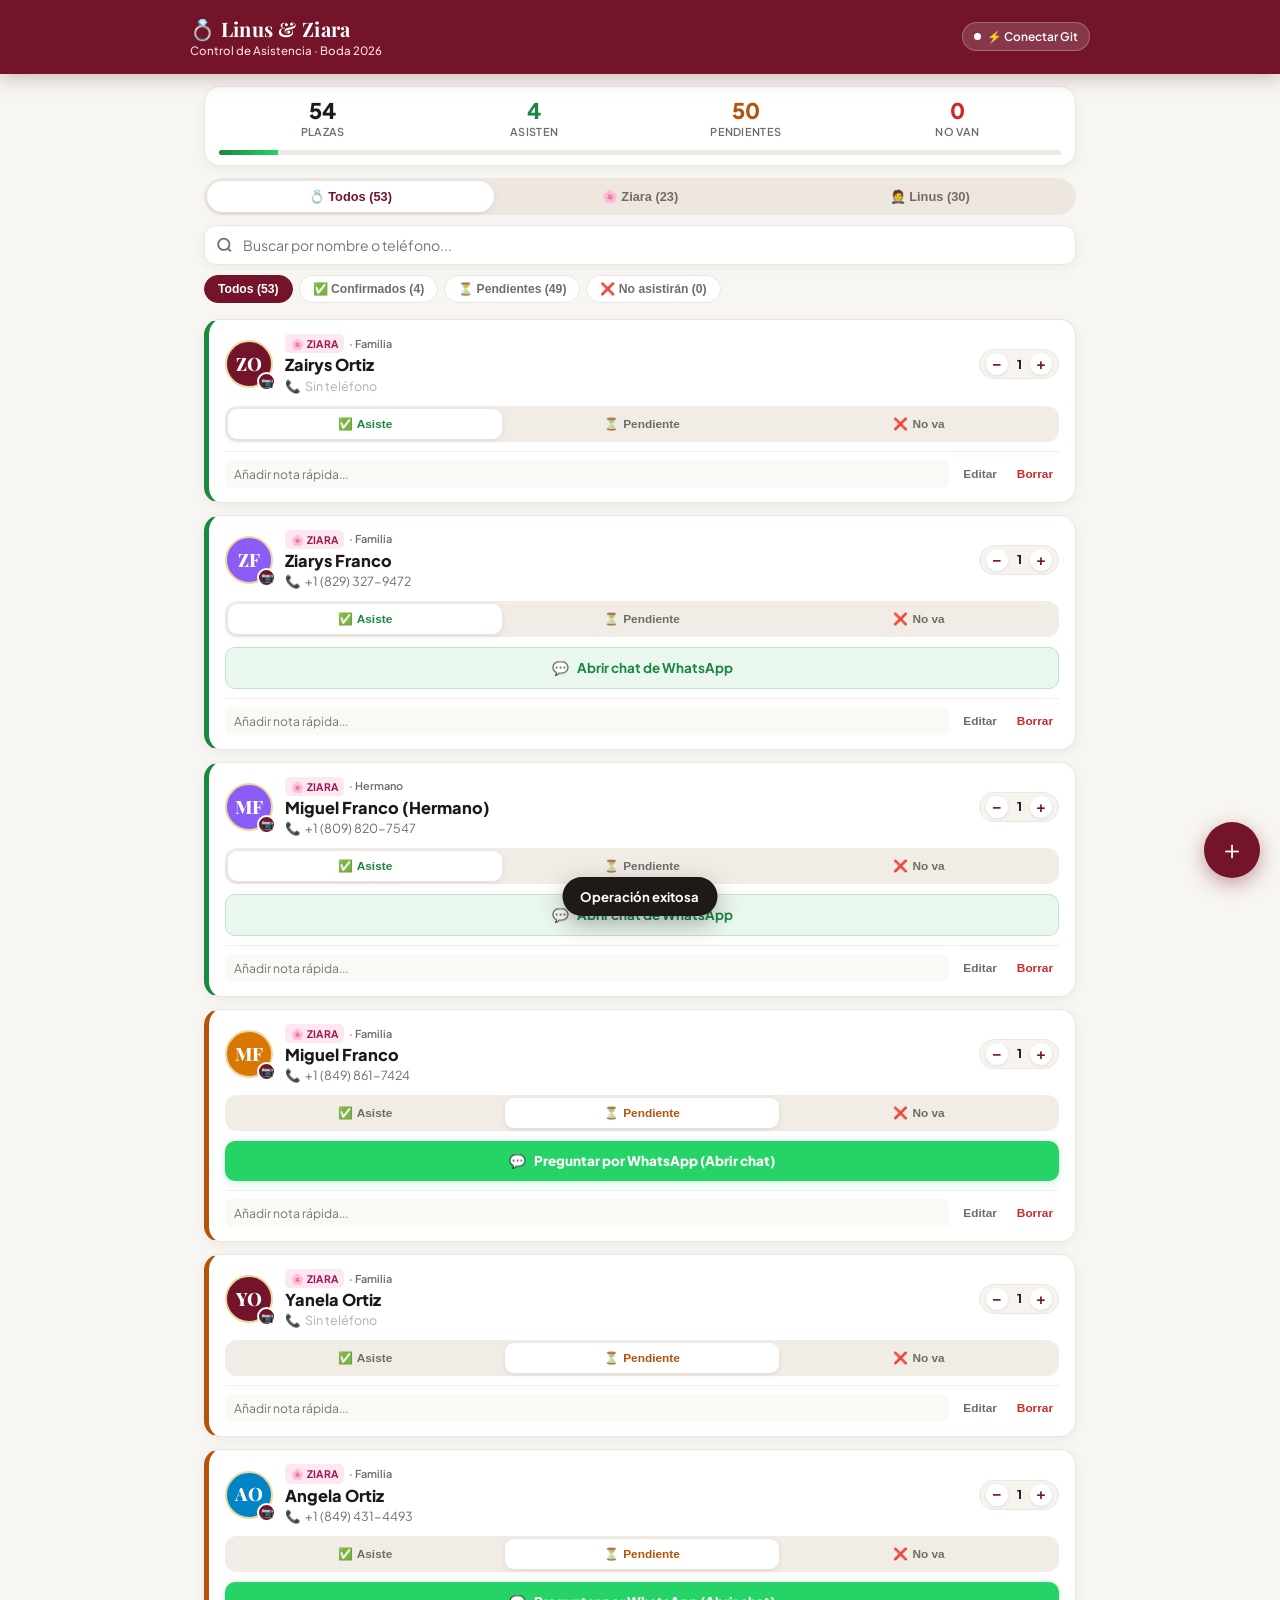
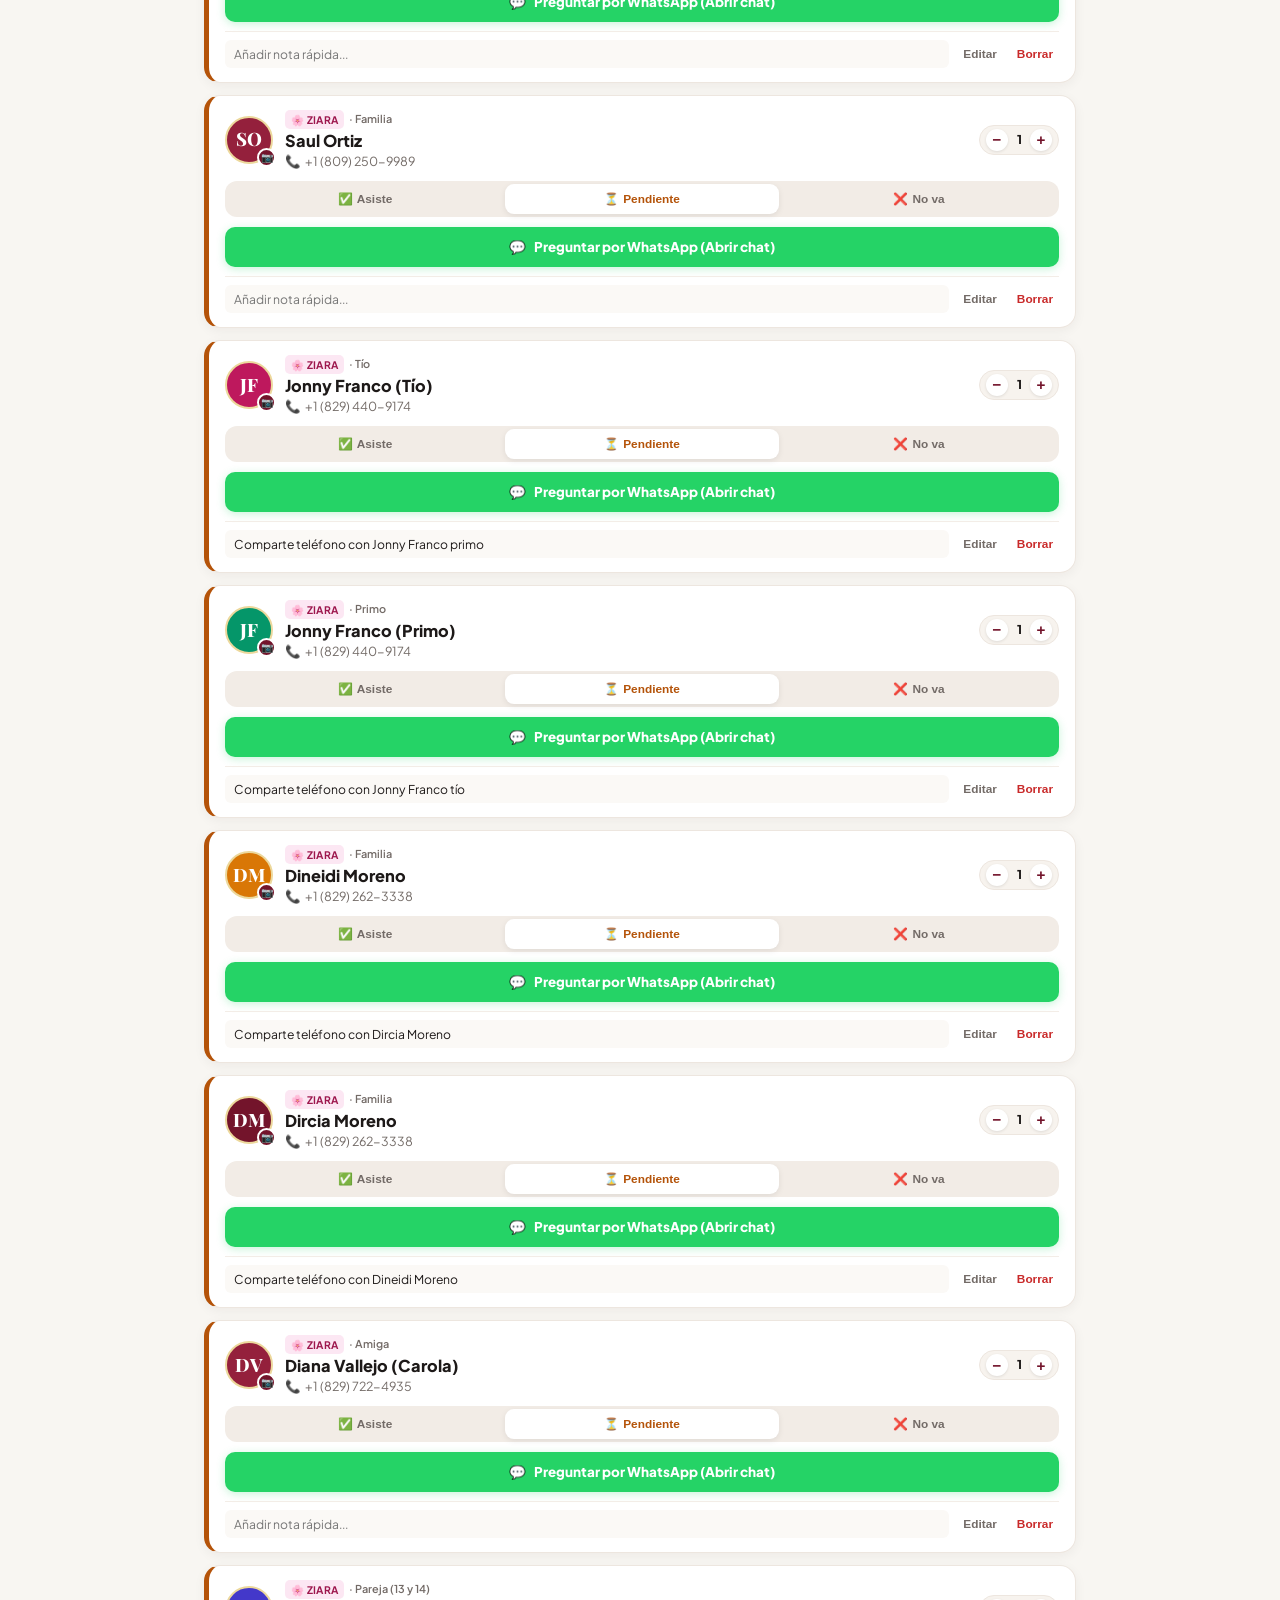
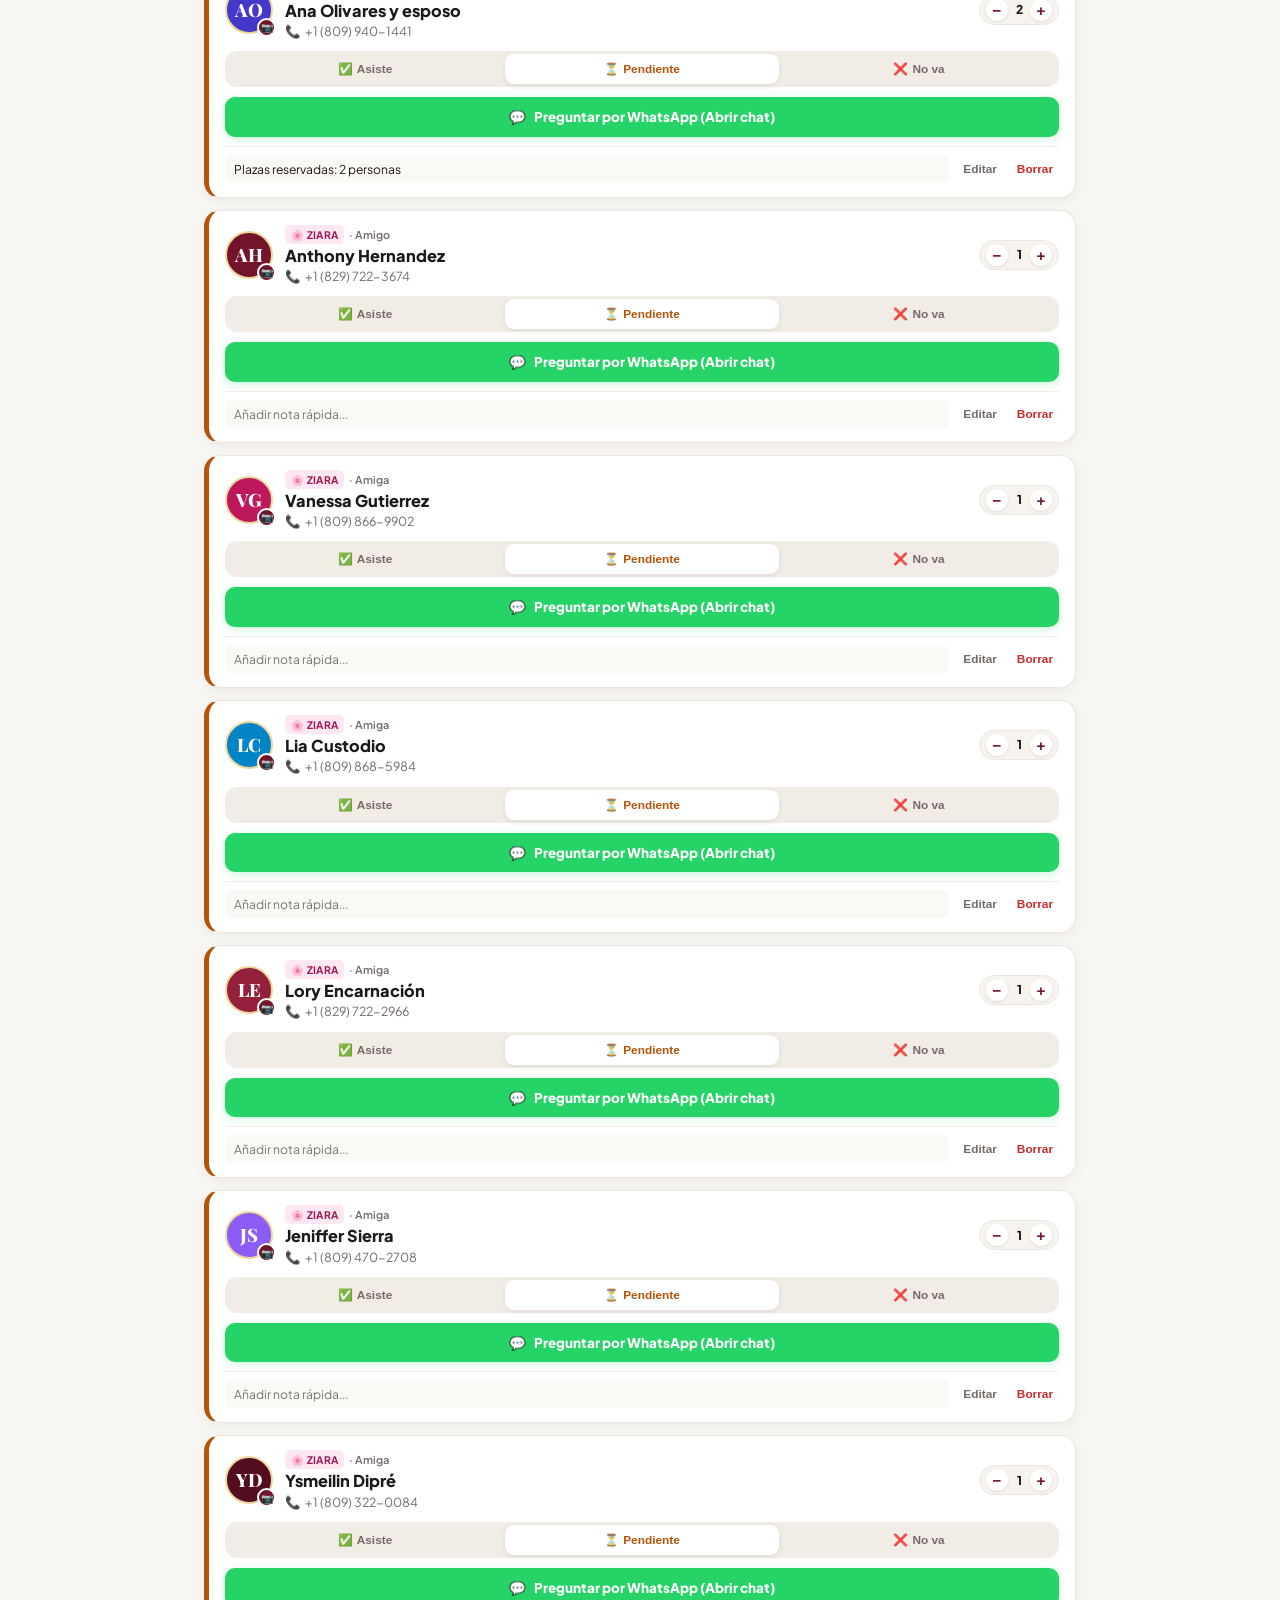
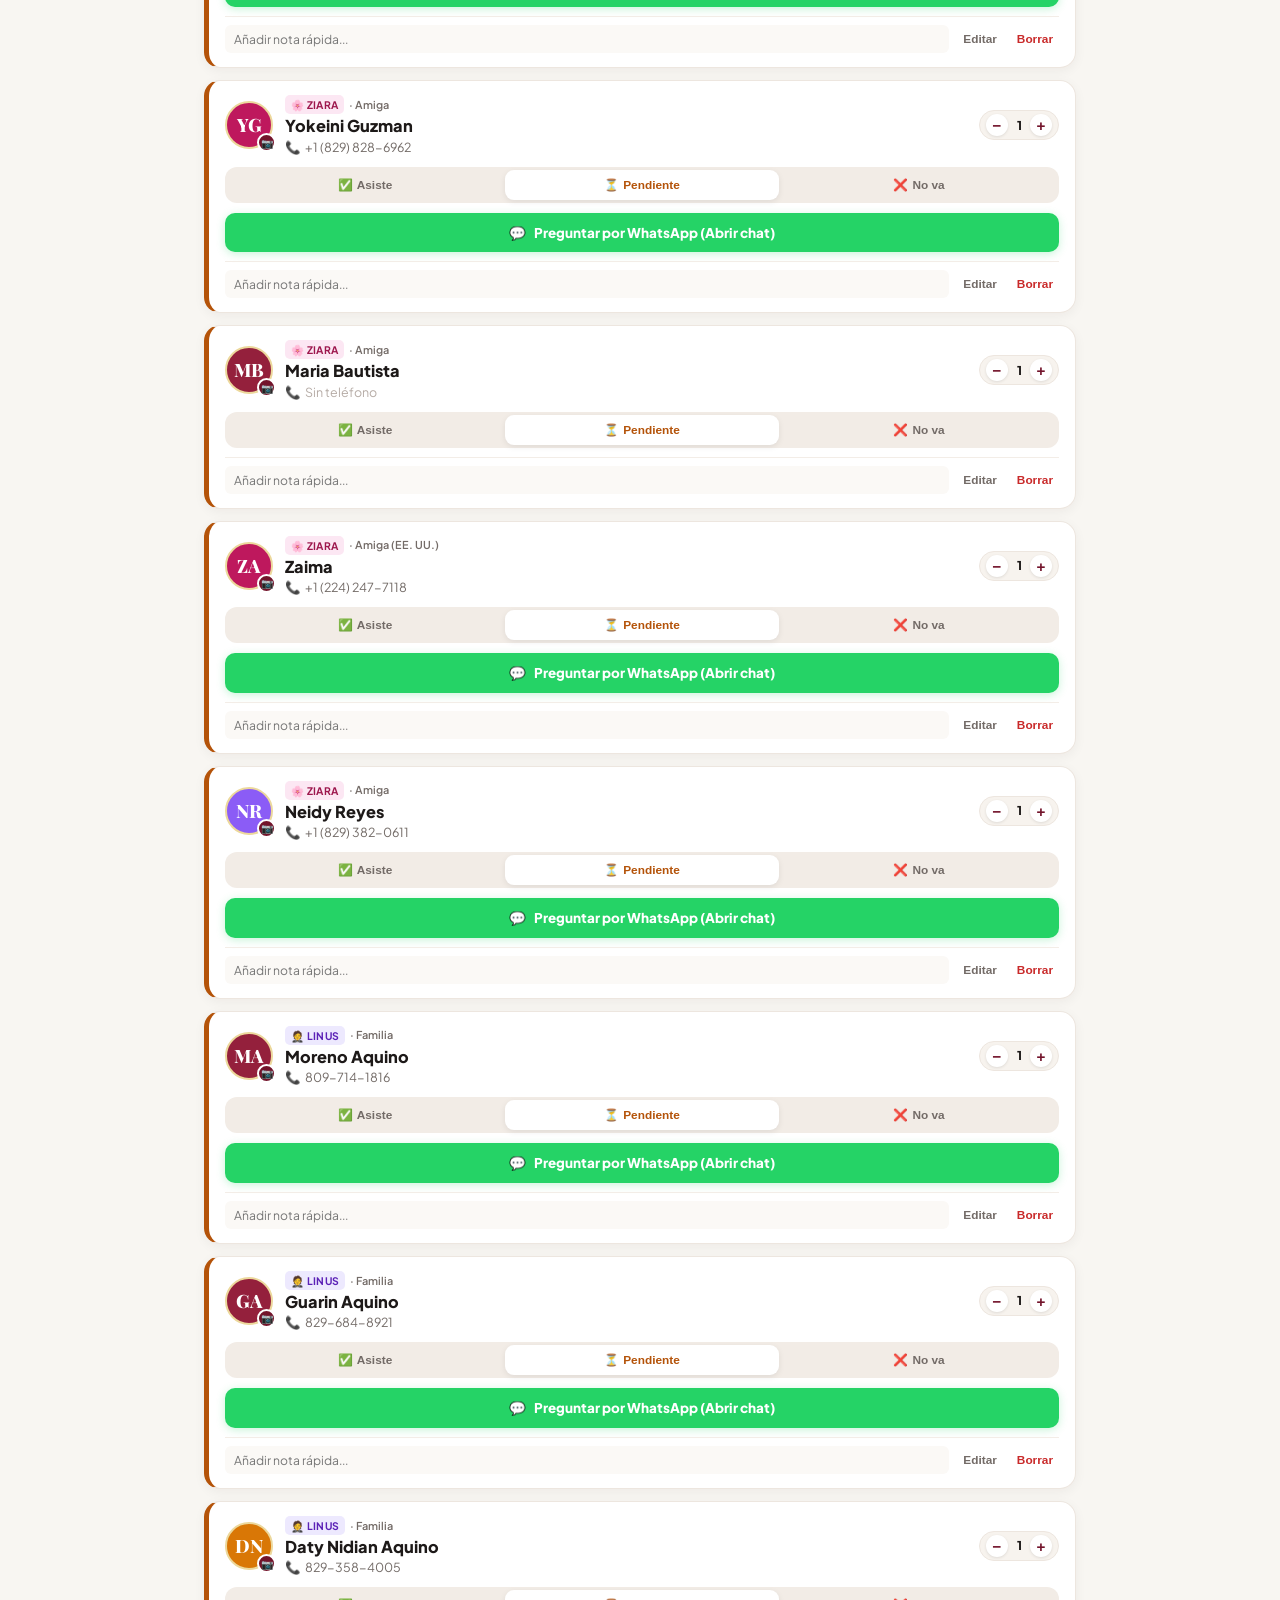
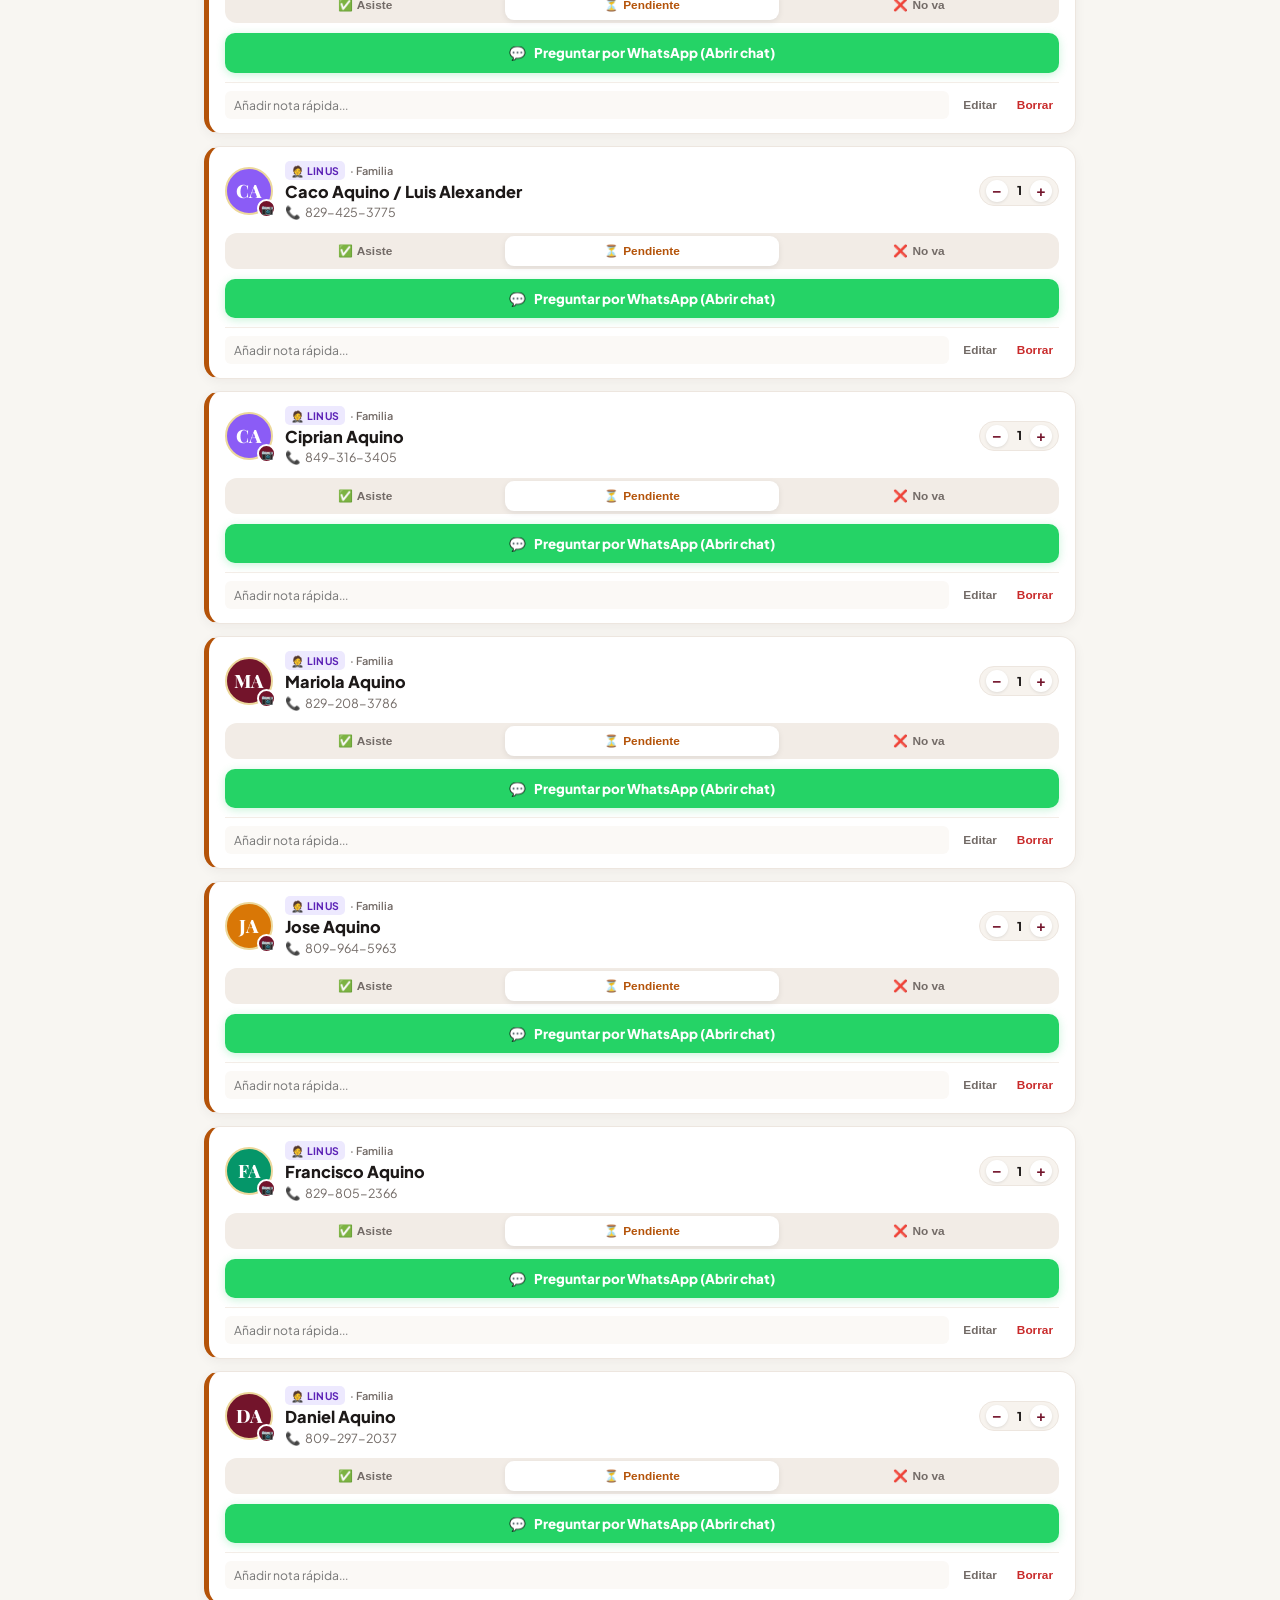
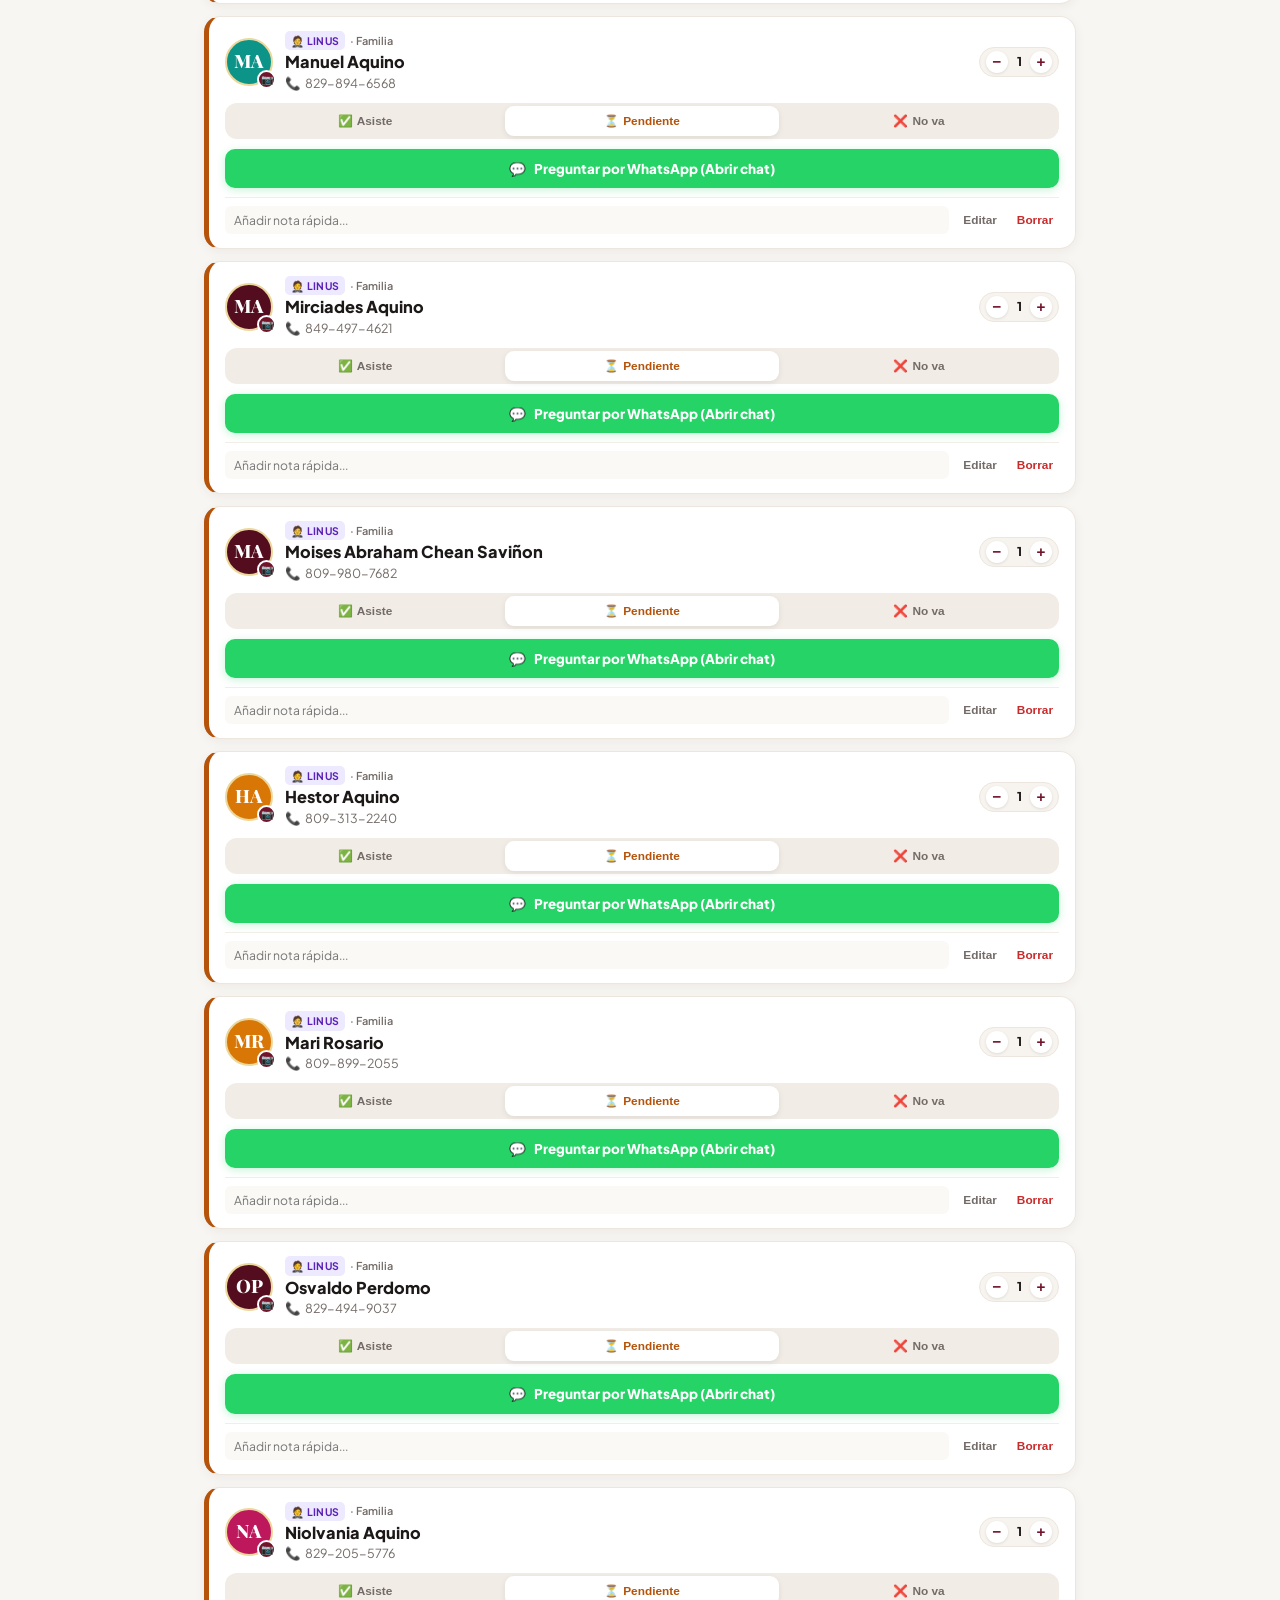
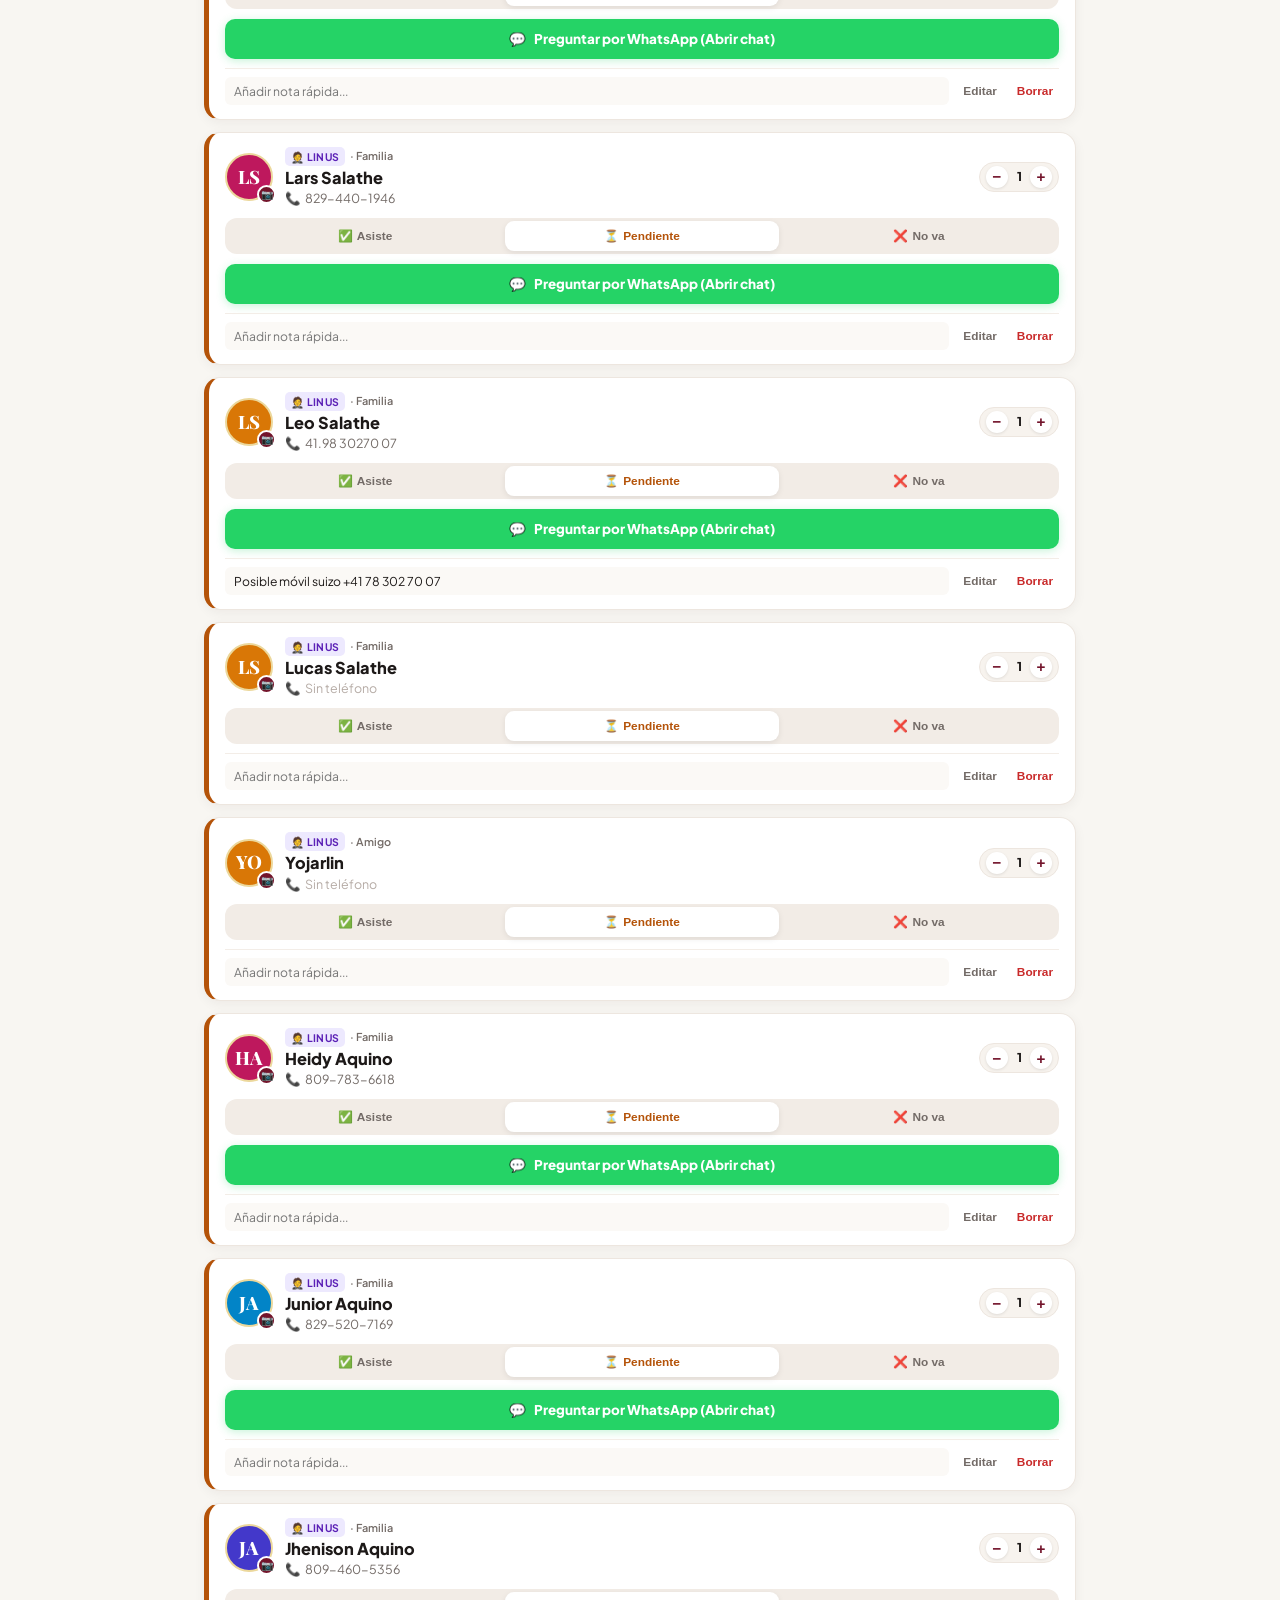
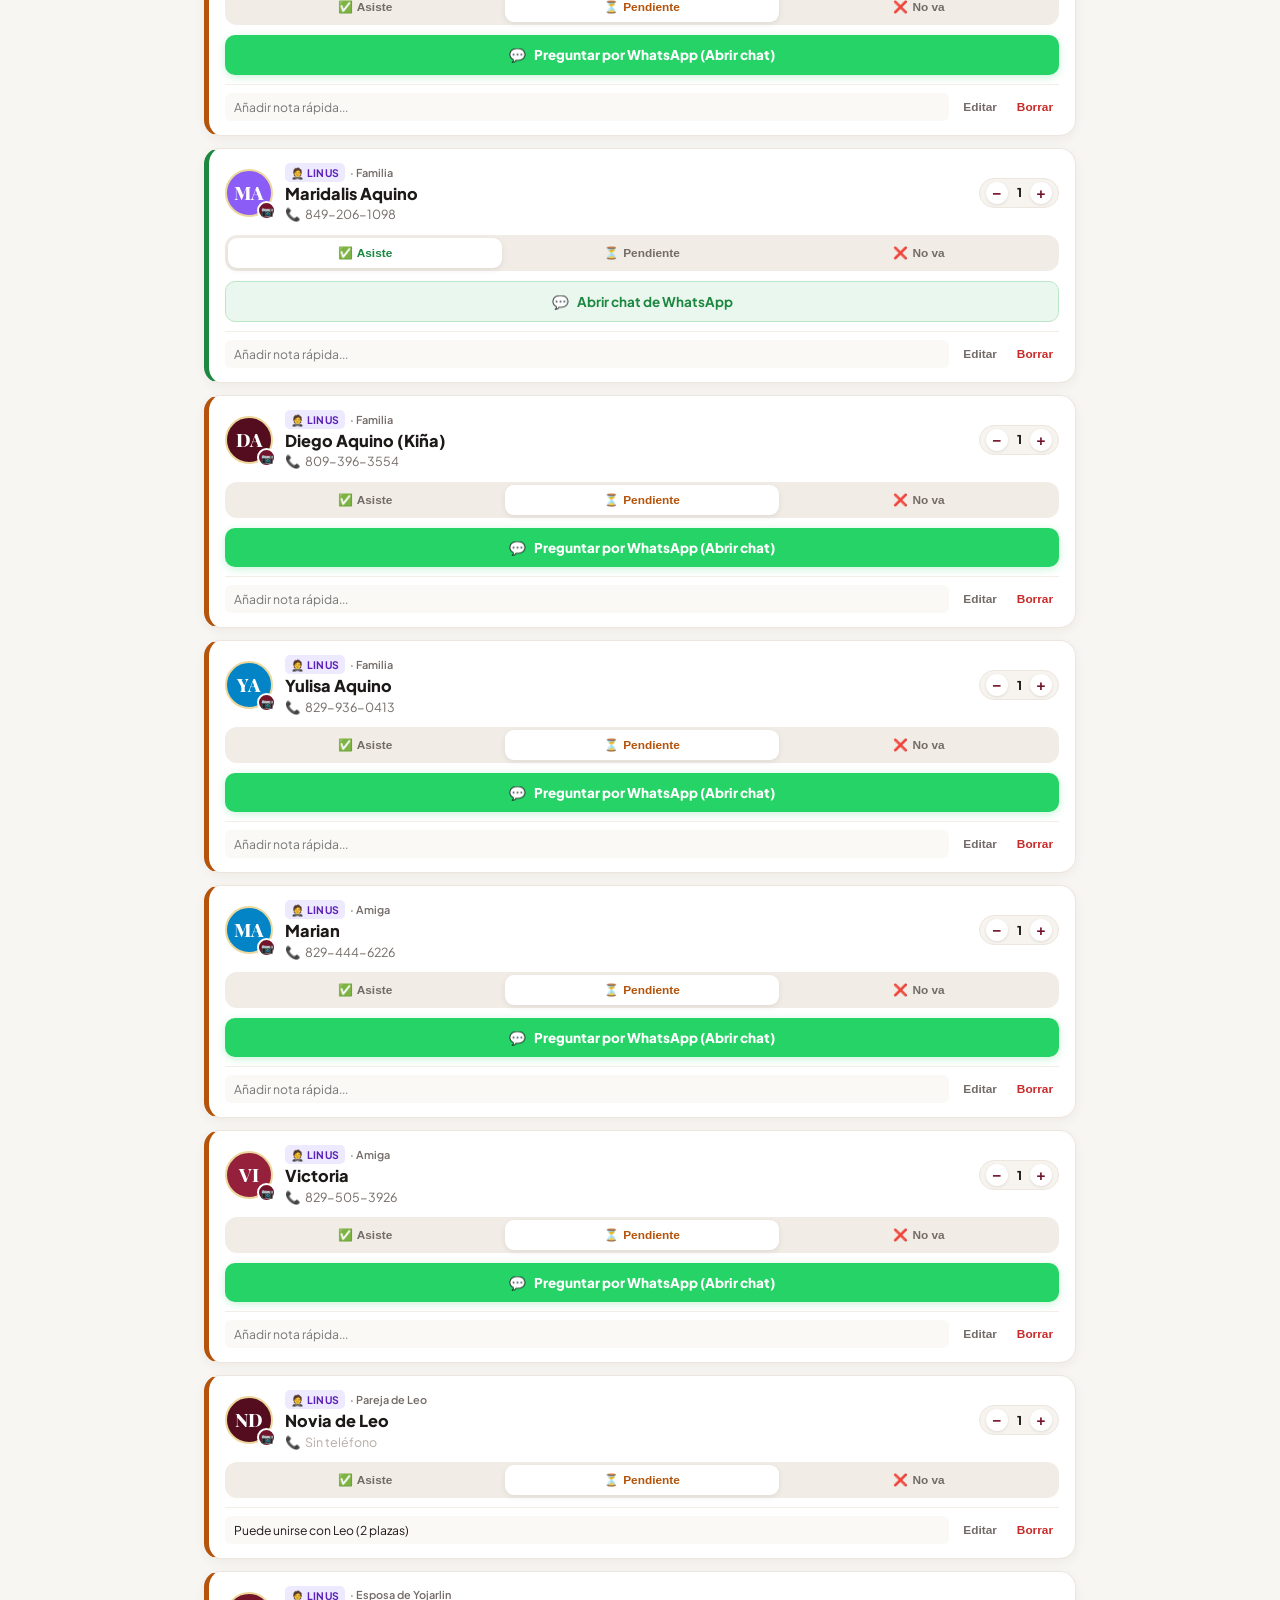
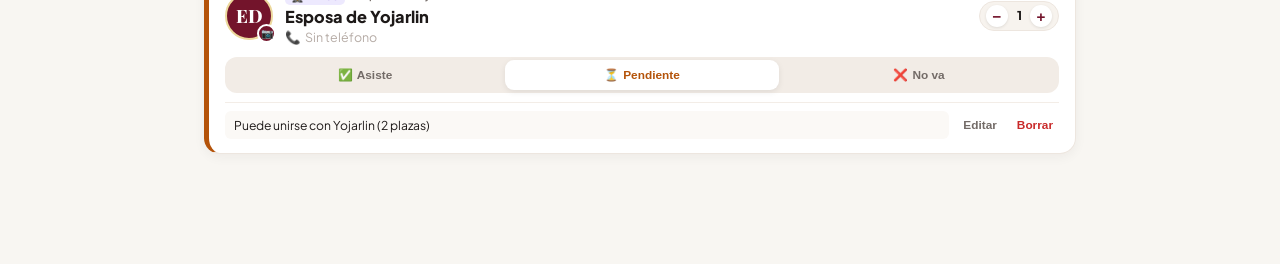
==== commit a74f5b2b: "Actualiza INITIAL_DATA con 4 confirmados, agrega multi-layer sync y cache buster" ====
--- a/confirmaciones.html
+++ b/confirmaciones.html
@@ -3,6 +3,9 @@
 <head>
   <meta charset="UTF-8">
   <meta name="viewport" content="width=device-width, initial-scale=1.0, maximum-scale=1.0, user-scalable=no">
+  <meta http-equiv="Cache-Control" content="no-cache, no-store, must-revalidate">
+  <meta http-equiv="Pragma" content="no-cache">
+  <meta http-equiv="Expires" content="0">
   <title>Asistencia · Linus & Ziara</title>
   <link rel="preconnect" href="https://fonts.googleapis.com">
   <link rel="preconnect" href="https://fonts.gstatic.com" crossorigin>
@@ -851,7 +854,7 @@
 <div class="toast" id="toastMsg">Operación exitosa</div>
 
 <script>
-const INITIAL_DATA = [{"id": 101, "list_num": "1", "name": "Zairys Ortiz", "greeting": "Zairys", "phone": "", "wa": "", "personas": 1, "group": "ziara", "relation": "Familia", "status": "pending", "notes": "", "photo": ""}, {"id": 102, "list_num": "2", "name": "Ziarys Franco", "greeting": "Ziarys", "phone": "+1 (829) 327-9472", "wa": "18293279472", "personas": 1, "group": "ziara", "relation": "Familia", "status": "pending", "notes": "", "photo": ""}, {"id": 103, "list_num": "3", "name": "Miguel Franco (Hermano)", "greeting": "Miguel", "phone": "+1 (809) 820-7547", "wa": "18098207547", "personas": 1, "group": "ziara", "relation": "Hermano", "status": "pending", "notes": "", "photo": ""}, {"id": 104, "list_num": "4", "name": "Miguel Franco", "greeting": "Miguel", "phone": "+1 (849) 861-7424", "wa": "18498617424", "personas": 1, "group": "ziara", "relation": "Familia", "status": "pending", "notes": "", "photo": ""}, {"id": 105, "list_num": "5", "name": "Yanela Ortiz", "greeting": "Yanela", "phone": "", "wa": "", "personas": 1, "group": "ziara", "relation": "Familia", "status": "pending", "notes": "", "photo": ""}, {"id": 106, "list_num": "6", "name": "Angela Ortiz", "greeting": "Angela", "phone": "+1 (849) 431-4493", "wa": "18494314493", "personas": 1, "group": "ziara", "relation": "Familia", "status": "pending", "notes": "", "photo": ""}, {"id": 107, "list_num": "7", "name": "Saul Ortiz", "greeting": "Saul", "phone": "+1 (809) 250-9989", "wa": "18092509989", "personas": 1, "group": "ziara", "relation": "Familia", "status": "pending", "notes": "", "photo": ""}, {"id": 108, "list_num": "8", "name": "Jonny Franco (Tío)", "greeting": "Jonny", "link_name": "Jonny Franco", "phone": "+1 (829) 440-9174", "wa": "18294409174", "personas": 1, "group": "ziara", "relation": "Tío", "status": "pending", "notes": "Comparte teléfono con Jonny Franco primo", "photo": ""}, {"id": 109, "list_num": "9", "name": "Jonny Franco (Primo)", "greeting": "Jonny", "link_name": "Jonny Franco", "phone": "+1 (829) 440-9174", "wa": "18294409174", "personas": 1, "group": "ziara", "relation": "Primo", "status": "pending", "notes": "Comparte teléfono con Jonny Franco tío", "photo": ""}, {"id": 110, "list_num": "10", "name": "Dineidi Moreno", "greeting": "Dineidi", "phone": "+1 (829) 262-3338", "wa": "18292623338", "personas": 1, "group": "ziara", "relation": "Familia", "status": "pending", "notes": "Comparte teléfono con Dircia Moreno", "photo": ""}, {"id": 111, "list_num": "11", "name": "Dircia Moreno", "greeting": "Dircia", "phone": "+1 (829) 262-3338", "wa": "18292623338", "personas": 1, "group": "ziara", "relation": "Familia", "status": "pending", "notes": "Comparte teléfono con Dineidi Moreno", "photo": ""}, {"id": 112, "list_num": "12", "name": "Diana Vallejo (Carola)", "greeting": "Diana", "link_name": "Diana Vallejo", "phone": "+1 (829) 722-4935", "wa": "18297224935", "personas": 1, "group": "ziara", "relation": "Amiga", "status": "pending", "notes": "", "photo": ""}, {"id": 113, "list_num": "13-14", "name": "Ana Olivares y esposo", "greeting": "Ana", "link_name": "Ana Olivares y esposo", "phone": "+1 (809) 940-1441", "wa": "18099401441", "personas": 2, "group": "ziara", "relation": "Pareja (13 y 14)", "status": "pending", "notes": "Plazas reservadas: 2 personas", "photo": ""}, {"id": 115, "list_num": "15", "name": "Anthony Hernandez", "greeting": "Anthony", "phone": "+1 (829) 722-3674", "wa": "18297223674", "personas": 1, "group": "ziara", "relation": "Amigo", "status": "pending", "notes": "", "photo": ""}, {"id": 116, "list_num": "16", "name": "Vanessa Gutierrez", "greeting": "Vanessa", "phone": "+1 (809) 866-9902", "wa": "18098669902", "personas": 1, "group": "ziara", "relation": "Amiga", "status": "pending", "notes": "", "photo": ""}, {"id": 117, "list_num": "17", "name": "Lia Custodio", "greeting": "Lia", "phone": "+1 (809) 868-5984", "wa": "18098685984", "personas": 1, "group": "ziara", "relation": "Amiga", "status": "pending", "notes": "", "photo": ""}, {"id": 118, "list_num": "18", "name": "Lory Encarnación", "greeting": "Lory", "phone": "+1 (829) 722-2966", "wa": "18297222966", "personas": 1, "group": "ziara", "relation": "Amiga", "status": "pending", "notes": "", "photo": ""}, {"id": 119, "list_num": "19", "name": "Jeniffer Sierra", "greeting": "Jeniffer", "phone": "+1 (809) 470-2708", "wa": "18094702708", "personas": 1, "group": "ziara", "relation": "Amiga", "status": "pending", "notes": "", "photo": ""}, {"id": 120, "list_num": "20", "name": "Ysmeilin Dipré", "greeting": "Ysmeilin", "phone": "+1 (809) 322-0084", "wa": "18093220084", "personas": 1, "group": "ziara", "relation": "Amiga", "status": "pending", "notes": "", "photo": ""}, {"id": 121, "list_num": "21", "name": "Yokeini Guzman", "greeting": "Yokeini", "phone": "+1 (829) 828-6962", "wa": "18298286962", "personas": 1, "group": "ziara", "relation": "Amiga", "status": "pending", "notes": "", "photo": ""}, {"id": 122, "list_num": "22", "name": "Maria Bautista", "greeting": "Maria", "phone": "", "wa": "", "personas": 1, "group": "ziara", "relation": "Amiga", "status": "pending", "notes": "", "photo": ""}, {"id": 123, "list_num": "23", "name": "Zaima", "greeting": "Zaima", "phone": "+1 (224) 247-7118", "wa": "12242477118", "personas": 1, "group": "ziara", "relation": "Amiga (EE. UU.)", "status": "pending", "notes": "", "photo": ""}, {"id": 124, "list_num": "24", "name": "Neidy Reyes", "greeting": "Neidy", "phone": "+1 (829) 382-0611", "wa": "18293820611", "personas": 1, "group": "ziara", "relation": "Amiga", "status": "pending", "notes": "", "photo": ""}, {"id": 1, "list_num": "1", "name": "Moreno Aquino", "greeting": "Moreno", "phone": "809-714-1816", "wa": "18097141816", "personas": 1, "group": "linus", "relation": "Familia", "status": "pending", "notes": "", "photo": ""}, {"id": 2, "list_num": "2", "name": "Guarin Aquino", "greeting": "Guarin", "phone": "829-684-8921", "wa": "18296848921", "personas": 1, "group": "linus", "relation": "Familia", "status": "pending", "notes": "", "photo": ""}, {"id": 3, "list_num": "3", "name": "Daty Nidian Aquino", "greeting": "Daty Nidian", "phone": "829-358-4005", "wa": "18293584005", "personas": 1, "group": "linus", "relation": "Familia", "status": "pending", "notes": "", "photo": ""}, {"id": 4, "list_num": "4", "name": "Caco Aquino / Luis Alexander", "greeting": "Caco", "link_name": "Luis Alexander Aquino", "phone": "829-425-3775", "wa": "18294253775", "personas": 1, "group": "linus", "relation": "Familia", "status": "pending", "notes": "", "photo": ""}, {"id": 5, "list_num": "5", "name": "Ciprian Aquino", "greeting": "Ciprian", "phone": "849-316-3405", "wa": "18493163405", "personas": 1, "group": "linus", "relation": "Familia", "status": "pending", "notes": "", "photo": ""}, {"id": 6, "list_num": "6", "name": "Mariola Aquino", "greeting": "Mariola", "phone": "829-208-3786", "wa": "18292083786", "personas": 1, "group": "linus", "relation": "Familia", "status": "pending", "notes": "", "photo": ""}, {"id": 7, "list_num": "7", "name": "Jose Aquino", "greeting": "Jose", "phone": "809-964-5963", "wa": "18099645963", "personas": 1, "group": "linus", "relation": "Familia", "status": "pending", "notes": "", "photo": ""}, {"id": 8, "list_num": "8", "name": "Francisco Aquino", "greeting": "Francisco", "phone": "829-805-2366", "wa": "18298052366", "personas": 1, "group": "linus", "relation": "Familia", "status": "pending", "notes": "", "photo": ""}, {"id": 9, "list_num": "9", "name": "Daniel Aquino", "greeting": "Daniel", "phone": "809-297-2037", "wa": "18092972037", "personas": 1, "group": "linus", "relation": "Familia", "status": "pending", "notes": "", "photo": ""}, {"id": 10, "list_num": "10", "name": "Manuel Aquino", "greeting": "Manuel", "phone": "829-894-6568", "wa": "18298946568", "personas": 1, "group": "linus", "relation": "Familia", "status": "pending", "notes": "", "photo": ""}, {"id": 11, "list_num": "11", "name": "Mirciades Aquino", "greeting": "Mirciades", "phone": "849-497-4621", "wa": "18494974621", "personas": 1, "group": "linus", "relation": "Familia", "status": "pending", "notes": "", "photo": ""}, {"id": 12, "list_num": "12", "name": "Moises Abraham Chean Saviñon", "greeting": "Moises", "phone": "809-980-7682", "wa": "18099807682", "personas": 1, "group": "linus", "relation": "Familia", "status": "pending", "notes": "", "photo": ""}, {"id": 13, "list_num": "13", "name": "Hestor Aquino", "greeting": "Hestor", "phone": "809-313-2240", "wa": "18093132240", "personas": 1, "group": "linus", "relation": "Familia", "status": "pending", "notes": "", "photo": ""}, {"id": 14, "list_num": "14", "name": "Mari Rosario", "greeting": "Mari", "phone": "809-899-2055", "wa": "18098992055", "personas": 1, "group": "linus", "relation": "Familia", "status": "pending", "notes": "", "photo": ""}, {"id": 15, "list_num": "15", "name": "Osvaldo Perdomo", "greeting": "Osvaldo", "phone": "829-494-9037", "wa": "18294949037", "personas": 1, "group": "linus", "relation": "Familia", "status": "pending", "notes": "", "photo": ""}, {"id": 16, "list_num": "16", "name": "Niolvania Aquino", "greeting": "Niolvania", "phone": "829-205-5776", "wa": "18292055776", "personas": 1, "group": "linus", "relation": "Familia", "status": "pending", "notes": "", "photo": ""}, {"id": 17, "list_num": "17", "name": "Lars Salathe", "greeting": "Lars", "phone": "829-440-1946", "wa": "18294401946", "personas": 1, "group": "linus", "relation": "Familia", "status": "pending", "notes": "", "photo": ""}, {"id": 18, "list_num": "18", "name": "Leo Salathe", "greeting": "Leo", "phone": "41.98 30270 07", "wa": "41983027007", "personas": 1, "group": "linus", "relation": "Familia", "status": "pending", "notes": "Posible móvil suizo +41 78 302 70 07", "photo": ""}, {"id": 19, "list_num": "19", "name": "Lucas Salathe", "greeting": "Lucas", "phone": "", "wa": "", "personas": 1, "group": "linus", "relation": "Familia", "status": "pending", "notes": "", "photo": ""}, {"id": 20, "list_num": "20", "name": "Yojarlin", "greeting": "Yojarlin", "phone": "", "wa": "", "personas": 1, "group": "linus", "relation": "Amigo", "status": "pending", "notes": "", "photo": ""}, {"id": 21, "list_num": "21", "name": "Heidy Aquino", "greeting": "Heidy", "phone": "809-783-6618", "wa": "18097836618", "personas": 1, "group": "linus", "relation": "Familia", "status": "pending", "notes": "", "photo": ""}, {"id": 22, "list_num": "22", "name": "Junior Aquino", "greeting": "Junior", "phone": "829-520-7169", "wa": "18295207169", "personas": 1, "group": "linus", "relation": "Familia", "status": "pending", "notes": "", "photo": ""}, {"id": 23, "list_num": "23", "name": "Jhenison Aquino", "greeting": "Jhenison", "phone": "809-460-5356", "wa": "18094605356", "personas": 1, "group": "linus", "relation": "Familia", "status": "pending", "notes": "", "photo": ""}, {"id": 24, "list_num": "24", "name": "Maridalis Aquino", "greeting": "Maridalis", "phone": "849-206-1098", "wa": "18492061098", "personas": 1, "group": "linus", "relation": "Familia", "status": "confirmed", "notes": "", "photo": ""}, {"id": 25, "list_num": "25", "name": "Diego Aquino (Kiña)", "greeting": "Diego", "link_name": "Diego Aquino", "phone": "809-396-3554", "wa": "18093963554", "personas": 1, "group": "linus", "relation": "Familia", "status": "pending", "notes": "", "photo": ""}, {"id": 26, "list_num": "26", "name": "Yulisa Aquino", "greeting": "Yulisa", "phone": "829-936-0413", "wa": "18299360413", "personas": 1, "group": "linus", "relation": "Familia", "status": "pending", "notes": "", "photo": ""}, {"id": 27, "list_num": "27", "name": "Marian", "greeting": "Marian", "phone": "829-444-6226", "wa": "18294446226", "personas": 1, "group": "linus", "relation": "Amiga", "status": "pending", "notes": "", "photo": ""}, {"id": 28, "list_num": "28", "name": "Victoria", "greeting": "Victoria", "phone": "829-505-3926", "wa": "18295053926", "personas": 1, "group": "linus", "relation": "Amiga", "status": "pending", "notes": "", "photo": ""}, {"id": 29, "list_num": "29", "name": "Novia de Leo", "greeting": "Amiga", "phone": "", "wa": "", "personas": 1, "group": "linus", "relation": "Pareja de Leo", "status": "pending", "notes": "Puede unirse con Leo (2 plazas)", "photo": ""}, {"id": 30, "list_num": "30", "name": "Esposa de Yojarlin", "greeting": "Amiga", "phone": "", "wa": "", "personas": 1, "group": "linus", "relation": "Esposa de Yojarlin", "status": "pending", "notes": "Puede unirse con Yojarlin (2 plazas)", "photo": ""}];
+const INITIAL_DATA = [{"id": 101, "list_num": "1", "name": "Zairys Ortiz", "greeting": "Zairys", "phone": "", "wa": "", "personas": 1, "group": "ziara", "relation": "Familia", "status": "confirmed", "notes": "", "photo": ""}, {"id": 102, "list_num": "2", "name": "Ziarys Franco", "greeting": "Ziarys", "phone": "+1 (829) 327-9472", "wa": "18293279472", "personas": 1, "group": "ziara", "relation": "Familia", "status": "confirmed", "notes": "", "photo": ""}, {"id": 103, "list_num": "3", "name": "Miguel Franco (Hermano)", "greeting": "Miguel", "phone": "+1 (809) 820-7547", "wa": "18098207547", "personas": 1, "group": "ziara", "relation": "Hermano", "status": "confirmed", "notes": "", "photo": ""}, {"id": 104, "list_num": "4", "name": "Miguel Franco", "greeting": "Miguel", "phone": "+1 (849) 861-7424", "wa": "18498617424", "personas": 1, "group": "ziara", "relation": "Familia", "status": "pending", "notes": "", "photo": ""}, {"id": 105, "list_num": "5", "name": "Yanela Ortiz", "greeting": "Yanela", "phone": "", "wa": "", "personas": 1, "group": "ziara", "relation": "Familia", "status": "pending", "notes": "", "photo": ""}, {"id": 106, "list_num": "6", "name": "Angela Ortiz", "greeting": "Angela", "phone": "+1 (849) 431-4493", "wa": "18494314493", "personas": 1, "group": "ziara", "relation": "Familia", "status": "pending", "notes": "", "photo": ""}, {"id": 107, "list_num": "7", "name": "Saul Ortiz", "greeting": "Saul", "phone": "+1 (809) 250-9989", "wa": "18092509989", "personas": 1, "group": "ziara", "relation": "Familia", "status": "pending", "notes": "", "photo": ""}, {"id": 108, "list_num": "8", "name": "Jonny Franco (Tío)", "greeting": "Jonny", "link_name": "Jonny Franco", "phone": "+1 (829) 440-9174", "wa": "18294409174", "personas": 1, "group": "ziara", "relation": "Tío", "status": "pending", "notes": "Comparte teléfono con Jonny Franco primo", "photo": ""}, {"id": 109, "list_num": "9", "name": "Jonny Franco (Primo)", "greeting": "Jonny", "link_name": "Jonny Franco", "phone": "+1 (829) 440-9174", "wa": "18294409174", "personas": 1, "group": "ziara", "relation": "Primo", "status": "pending", "notes": "Comparte teléfono con Jonny Franco tío", "photo": ""}, {"id": 110, "list_num": "10", "name": "Dineidi Moreno", "greeting": "Dineidi", "phone": "+1 (829) 262-3338", "wa": "18292623338", "personas": 1, "group": "ziara", "relation": "Familia", "status": "pending", "notes": "Comparte teléfono con Dircia Moreno", "photo": ""}, {"id": 111, "list_num": "11", "name": "Dircia Moreno", "greeting": "Dircia", "phone": "+1 (829) 262-3338", "wa": "18292623338", "personas": 1, "group": "ziara", "relation": "Familia", "status": "pending", "notes": "Comparte teléfono con Dineidi Moreno", "photo": ""}, {"id": 112, "list_num": "12", "name": "Diana Vallejo (Carola)", "greeting": "Diana", "link_name": "Diana Vallejo", "phone": "+1 (829) 722-4935", "wa": "18297224935", "personas": 1, "group": "ziara", "relation": "Amiga", "status": "pending", "notes": "", "photo": ""}, {"id": 113, "list_num": "13-14", "name": "Ana Olivares y esposo", "greeting": "Ana", "link_name": "Ana Olivares y esposo", "phone": "+1 (809) 940-1441", "wa": "18099401441", "personas": 2, "group": "ziara", "relation": "Pareja (13 y 14)", "status": "pending", "notes": "Plazas reservadas: 2 personas", "photo": ""}, {"id": 115, "list_num": "15", "name": "Anthony Hernandez", "greeting": "Anthony", "phone": "+1 (829) 722-3674", "wa": "18297223674", "personas": 1, "group": "ziara", "relation": "Amigo", "status": "pending", "notes": "", "photo": ""}, {"id": 116, "list_num": "16", "name": "Vanessa Gutierrez", "greeting": "Vanessa", "phone": "+1 (809) 866-9902", "wa": "18098669902", "personas": 1, "group": "ziara", "relation": "Amiga", "status": "pending", "notes": "", "photo": ""}, {"id": 117, "list_num": "17", "name": "Lia Custodio", "greeting": "Lia", "phone": "+1 (809) 868-5984", "wa": "18098685984", "personas": 1, "group": "ziara", "relation": "Amiga", "status": "pending", "notes": "", "photo": ""}, {"id": 118, "list_num": "18", "name": "Lory Encarnación", "greeting": "Lory", "phone": "+1 (829) 722-2966", "wa": "18297222966", "personas": 1, "group": "ziara", "relation": "Amiga", "status": "pending", "notes": "", "photo": ""}, {"id": 119, "list_num": "19", "name": "Jeniffer Sierra", "greeting": "Jeniffer", "phone": "+1 (809) 470-2708", "wa": "18094702708", "personas": 1, "group": "ziara", "relation": "Amiga", "status": "pending", "notes": "", "photo": ""}, {"id": 120, "list_num": "20", "name": "Ysmeilin Dipré", "greeting": "Ysmeilin", "phone": "+1 (809) 322-0084", "wa": "18093220084", "personas": 1, "group": "ziara", "relation": "Amiga", "status": "pending", "notes": "", "photo": ""}, {"id": 121, "list_num": "21", "name": "Yokeini Guzman", "greeting": "Yokeini", "phone": "+1 (829) 828-6962", "wa": "18298286962", "personas": 1, "group": "ziara", "relation": "Amiga", "status": "pending", "notes": "", "photo": ""}, {"id": 122, "list_num": "22", "name": "Maria Bautista", "greeting": "Maria", "phone": "", "wa": "", "personas": 1, "group": "ziara", "relation": "Amiga", "status": "pending", "notes": "", "photo": ""}, {"id": 123, "list_num": "23", "name": "Zaima", "greeting": "Zaima", "phone": "+1 (224) 247-7118", "wa": "12242477118", "personas": 1, "group": "ziara", "relation": "Amiga (EE. UU.)", "status": "pending", "notes": "", "photo": ""}, {"id": 124, "list_num": "24", "name": "Neidy Reyes", "greeting": "Neidy", "phone": "+1 (829) 382-0611", "wa": "18293820611", "personas": 1, "group": "ziara", "relation": "Amiga", "status": "pending", "notes": "", "photo": ""}, {"id": 1, "list_num": "1", "name": "Moreno Aquino", "greeting": "Moreno", "phone": "809-714-1816", "wa": "18097141816", "personas": 1, "group": "linus", "relation": "Familia", "status": "pending", "notes": "", "photo": ""}, {"id": 2, "list_num": "2", "name": "Guarin Aquino", "greeting": "Guarin", "phone": "829-684-8921", "wa": "18296848921", "personas": 1, "group": "linus", "relation": "Familia", "status": "pending", "notes": "", "photo": ""}, {"id": 3, "list_num": "3", "name": "Daty Nidian Aquino", "greeting": "Daty Nidian", "phone": "829-358-4005", "wa": "18293584005", "personas": 1, "group": "linus", "relation": "Familia", "status": "pending", "notes": "", "photo": ""}, {"id": 4, "list_num": "4", "name": "Caco Aquino / Luis Alexander", "greeting": "Caco", "link_name": "Luis Alexander Aquino", "phone": "829-425-3775", "wa": "18294253775", "personas": 1, "group": "linus", "relation": "Familia", "status": "pending", "notes": "", "photo": ""}, {"id": 5, "list_num": "5", "name": "Ciprian Aquino", "greeting": "Ciprian", "phone": "849-316-3405", "wa": "18493163405", "personas": 1, "group": "linus", "relation": "Familia", "status": "pending", "notes": "", "photo": ""}, {"id": 6, "list_num": "6", "name": "Mariola Aquino", "greeting": "Mariola", "phone": "829-208-3786", "wa": "18292083786", "personas": 1, "group": "linus", "relation": "Familia", "status": "pending", "notes": "", "photo": ""}, {"id": 7, "list_num": "7", "name": "Jose Aquino", "greeting": "Jose", "phone": "809-964-5963", "wa": "18099645963", "personas": 1, "group": "linus", "relation": "Familia", "status": "pending", "notes": "", "photo": ""}, {"id": 8, "list_num": "8", "name": "Francisco Aquino", "greeting": "Francisco", "phone": "829-805-2366", "wa": "18298052366", "personas": 1, "group": "linus", "relation": "Familia", "status": "pending", "notes": "", "photo": ""}, {"id": 9, "list_num": "9", "name": "Daniel Aquino", "greeting": "Daniel", "phone": "809-297-2037", "wa": "18092972037", "personas": 1, "group": "linus", "relation": "Familia", "status": "pending", "notes": "", "photo": ""}, {"id": 10, "list_num": "10", "name": "Manuel Aquino", "greeting": "Manuel", "phone": "829-894-6568", "wa": "18298946568", "personas": 1, "group": "linus", "relation": "Familia", "status": "pending", "notes": "", "photo": ""}, {"id": 11, "list_num": "11", "name": "Mirciades Aquino", "greeting": "Mirciades", "phone": "849-497-4621", "wa": "18494974621", "personas": 1, "group": "linus", "relation": "Familia", "status": "pending", "notes": "", "photo": ""}, {"id": 12, "list_num": "12", "name": "Moises Abraham Chean Saviñon", "greeting": "Moises", "phone": "809-980-7682", "wa": "18099807682", "personas": 1, "group": "linus", "relation": "Familia", "status": "pending", "notes": "", "photo": ""}, {"id": 13, "list_num": "13", "name": "Hestor Aquino", "greeting": "Hestor", "phone": "809-313-2240", "wa": "18093132240", "personas": 1, "group": "linus", "relation": "Familia", "status": "pending", "notes": "", "photo": ""}, {"id": 14, "list_num": "14", "name": "Mari Rosario", "greeting": "Mari", "phone": "809-899-2055", "wa": "18098992055", "personas": 1, "group": "linus", "relation": "Familia", "status": "pending", "notes": "", "photo": ""}, {"id": 15, "list_num": "15", "name": "Osvaldo Perdomo", "greeting": "Osvaldo", "phone": "829-494-9037", "wa": "18294949037", "personas": 1, "group": "linus", "relation": "Familia", "status": "pending", "notes": "", "photo": ""}, {"id": 16, "list_num": "16", "name": "Niolvania Aquino", "greeting": "Niolvania", "phone": "829-205-5776", "wa": "18292055776", "personas": 1, "group": "linus", "relation": "Familia", "status": "pending", "notes": "", "photo": ""}, {"id": 17, "list_num": "17", "name": "Lars Salathe", "greeting": "Lars", "phone": "829-440-1946", "wa": "18294401946", "personas": 1, "group": "linus", "relation": "Familia", "status": "pending", "notes": "", "photo": ""}, {"id": 18, "list_num": "18", "name": "Leo Salathe", "greeting": "Leo", "phone": "41.98 30270 07", "wa": "41983027007", "personas": 1, "group": "linus", "relation": "Familia", "status": "pending", "notes": "Posible móvil suizo +41 78 302 70 07", "photo": ""}, {"id": 19, "list_num": "19", "name": "Lucas Salathe", "greeting": "Lucas", "phone": "", "wa": "", "personas": 1, "group": "linus", "relation": "Familia", "status": "pending", "notes": "", "photo": ""}, {"id": 20, "list_num": "20", "name": "Yojarlin", "greeting": "Yojarlin", "phone": "", "wa": "", "personas": 1, "group": "linus", "relation": "Amigo", "status": "pending", "notes": "", "photo": ""}, {"id": 21, "list_num": "21", "name": "Heidy Aquino", "greeting": "Heidy", "phone": "809-783-6618", "wa": "18097836618", "personas": 1, "group": "linus", "relation": "Familia", "status": "pending", "notes": "", "photo": ""}, {"id": 22, "list_num": "22", "name": "Junior Aquino", "greeting": "Junior", "phone": "829-520-7169", "wa": "18295207169", "personas": 1, "group": "linus", "relation": "Familia", "status": "pending", "notes": "", "photo": ""}, {"id": 23, "list_num": "23", "name": "Jhenison Aquino", "greeting": "Jhenison", "phone": "809-460-5356", "wa": "18094605356", "personas": 1, "group": "linus", "relation": "Familia", "status": "pending", "notes": "", "photo": ""}, {"id": 24, "list_num": "24", "name": "Maridalis Aquino", "greeting": "Maridalis", "phone": "849-206-1098", "wa": "18492061098", "personas": 1, "group": "linus", "relation": "Familia", "status": "confirmed", "notes": "", "photo": ""}, {"id": 25, "list_num": "25", "name": "Diego Aquino (Kiña)", "greeting": "Diego", "link_name": "Diego Aquino", "phone": "809-396-3554", "wa": "18093963554", "personas": 1, "group": "linus", "relation": "Familia", "status": "pending", "notes": "", "photo": ""}, {"id": 26, "list_num": "26", "name": "Yulisa Aquino", "greeting": "Yulisa", "phone": "829-936-0413", "wa": "18299360413", "personas": 1, "group": "linus", "relation": "Familia", "status": "pending", "notes": "", "photo": ""}, {"id": 27, "list_num": "27", "name": "Marian", "greeting": "Marian", "phone": "829-444-6226", "wa": "18294446226", "personas": 1, "group": "linus", "relation": "Amiga", "status": "pending", "notes": "", "photo": ""}, {"id": 28, "list_num": "28", "name": "Victoria", "greeting": "Victoria", "phone": "829-505-3926", "wa": "18295053926", "personas": 1, "group": "linus", "relation": "Amiga", "status": "pending", "notes": "", "photo": ""}, {"id": 29, "list_num": "29", "name": "Novia de Leo", "greeting": "Amiga", "phone": "", "wa": "", "personas": 1, "group": "linus", "relation": "Pareja de Leo", "status": "pending", "notes": "Puede unirse con Leo (2 plazas)", "photo": ""}, {"id": 30, "list_num": "30", "name": "Esposa de Yojarlin", "greeting": "Amiga", "phone": "", "wa": "", "personas": 1, "group": "linus", "relation": "Esposa de Yojarlin", "status": "pending", "notes": "Puede unirse con Yojarlin (2 plazas)", "photo": ""}];
 const GITHUB_REPO = 'LuckyOne69/invitacion-linus-ziara';
 const GITHUB_FILE_PATH = 'data/asistencia.json';
 const LOCAL_STORAGE_KEY = 'linus_ziara_wedding_attendance_v4';
@@ -879,17 +882,24 @@
   return parts.length === 1 ? parts[0].slice(0,2).toUpperCase() : (parts[0][0] + parts[1][0]).toUpperCase();
 }
 
-// Check URL Hash for automatic Ziara pairing (#auth=...)
+// Check URL Hash or Query param for automatic Ziara pairing (#auth=... or ?auth=...)
 function checkAuthHash() {
+  let tokenFromUrl = '';
   const hash = window.location.hash;
   if (hash && hash.includes('auth=')) {
     const tokenMatch = hash.match(/auth=([^&]+)/);
-    if (tokenMatch && tokenMatch[1]) {
-      gitToken = decodeURIComponent(tokenMatch[1]);
-      localStorage.setItem(TOKEN_STORAGE_KEY, gitToken);
-      window.history.replaceState(null, '', window.location.pathname + window.location.search);
-      showToast('¡Conectado automáticamente con Git!');
-    }
+    if (tokenMatch && tokenMatch[1]) tokenFromUrl = decodeURIComponent(tokenMatch[1]);
+  }
+  if (!tokenFromUrl) {
+    const params = new URLSearchParams(window.location.search);
+    if (params.get('auth')) tokenFromUrl = params.get('auth');
+  }
+
+  if (tokenFromUrl) {
+    gitToken = tokenFromUrl;
+    localStorage.setItem(TOKEN_STORAGE_KEY, gitToken);
+    updateGitBadgeUI();
+    showToast('¡Conectado automáticamente con Git!');
   }
 }
 
@@ -930,42 +940,81 @@
 
 async function fetchFromGit(manualToast = false) {
   if (manualToast) showToast('Sincronizando con Git...');
-  try {
-    const headers = {
-      'Accept': 'application/vnd.github.v3+json',
-      'Cache-Control': 'no-cache, no-store, must-revalidate',
-      'Pragma': 'no-cache'
-    };
-    if (gitToken) {
-      headers['Authorization'] = `Bearer ${gitToken}`;
-    }
-
-    // Direct GitHub Contents API with timestamp bypasses Fastly CDN caching completely
-    const url = `https://api.github.com/repos/${GITHUB_REPO}/contents/${GITHUB_FILE_PATH}?ref=main&_t=${Date.now()}`;
-    const res = await fetch(url, { headers });
-
-    if (res.ok) {
-      const meta = await res.json();
-      gitSha = meta.sha; // Keep SHA fresh for next commit
-
-      if (meta.content) {
-        const jsonStr = decodeBase64Utf8(meta.content);
-        const data = JSON.parse(jsonStr);
-        if (Array.isArray(data) && data.length > 0) {
-          guests = data;
-          localStorage.setItem(LOCAL_STORAGE_KEY, JSON.stringify(guests));
-          updateStats();
-          renderCards();
+  let fetchedData = null;
+
+  // 1. Direct GitHub API with Bearer token (real-time, zero cache, 5000 req/hr)
+  if (gitToken) {
+    try {
+      const url = `https://api.github.com/repos/${GITHUB_REPO}/contents/${GITHUB_FILE_PATH}?ref=main&_t=${Date.now()}`;
+      const res = await fetch(url, {
+        headers: {
+          'Authorization': `Bearer ${gitToken}`,
+          'Accept': 'application/vnd.github.v3+json',
+          'Cache-Control': 'no-cache, no-store, must-revalidate',
+          'Pragma': 'no-cache'
+        }
+      });
+      if (res.ok) {
+        const meta = await res.json();
+        gitSha = meta.sha;
+        if (meta.content) {
+          const jsonStr = decodeBase64Utf8(meta.content);
+          fetchedData = JSON.parse(jsonStr);
         }
       }
-      updateGitBadgeUI();
-      if (manualToast) showToast('¡Sincronizado con Git al instante!');
-    } else {
-      console.warn('GitHub Contents API status:', res.status);
-    }
-  } catch(e) {
-    console.warn('Using local cached data:', e);
-  }
+    } catch(err) {
+      console.warn('GitHub API fetch error:', err);
+    }
+  }
+
+  // 2. High-reliability fallback: GitHub Pages static JSON (unlimited, no rate limit)
+  if (!fetchedData) {
+    try {
+      const fallbackUrl = `data/asistencia.json?_t=${Date.now()}`;
+      const res = await fetch(fallbackUrl, {
+        headers: {
+          'Cache-Control': 'no-cache, no-store, must-revalidate',
+          'Pragma': 'no-cache'
+        }
+      });
+      if (res.ok) {
+        fetchedData = await res.json();
+      }
+    } catch(e) {
+      console.warn('Fallback JSON fetch error:', e);
+    }
+  }
+
+  // 3. Fallback: unauthenticated GitHub API (to also capture latest commit SHA)
+  if (!fetchedData && !gitToken) {
+    try {
+      const url = `https://api.github.com/repos/${GITHUB_REPO}/contents/${GITHUB_FILE_PATH}?ref=main&_t=${Date.now()}`;
+      const res = await fetch(url, {
+        headers: {
+          'Accept': 'application/vnd.github.v3+json',
+          'Cache-Control': 'no-cache'
+        }
+      });
+      if (res.ok) {
+        const meta = await res.json();
+        gitSha = meta.sha;
+        if (meta.content) {
+          fetchedData = JSON.parse(decodeBase64Utf8(meta.content));
+        }
+      }
+    } catch(e) {}
+  }
+
+  if (Array.isArray(fetchedData) && fetchedData.length > 0) {
+    guests = fetchedData;
+    localStorage.setItem(LOCAL_STORAGE_KEY, JSON.stringify(guests));
+    updateStats();
+    renderCards();
+    updateGitBadgeUI();
+    if (manualToast) showToast('¡Sincronizado con Git al instante!');
+    return true;
+  }
+  return false;
 }
 
 function updateGitBadgeUI() {
@@ -1420,7 +1469,8 @@
 }
 
 function copyZiaraLink() {
-  const shareUrl = `${window.location.origin}${window.location.pathname}#auth=${encodeURIComponent(gitToken)}`;
+  const cleanUrl = window.location.href.split('#')[0].split('?')[0];
+  const shareUrl = `${cleanUrl}?v=${Date.now()}#auth=${encodeURIComponent(gitToken)}`;
   navigator.clipboard.writeText(shareUrl).then(() => {
     showToast('Enlace para Ziara copiado al portapapeles');
     alert('¡Enlace copiado!\n\nPégalo en WhatsApp y envíaselo a Ziara. Al tocarlo en su celular, su teléfono se sincronizará automáticamente.');
